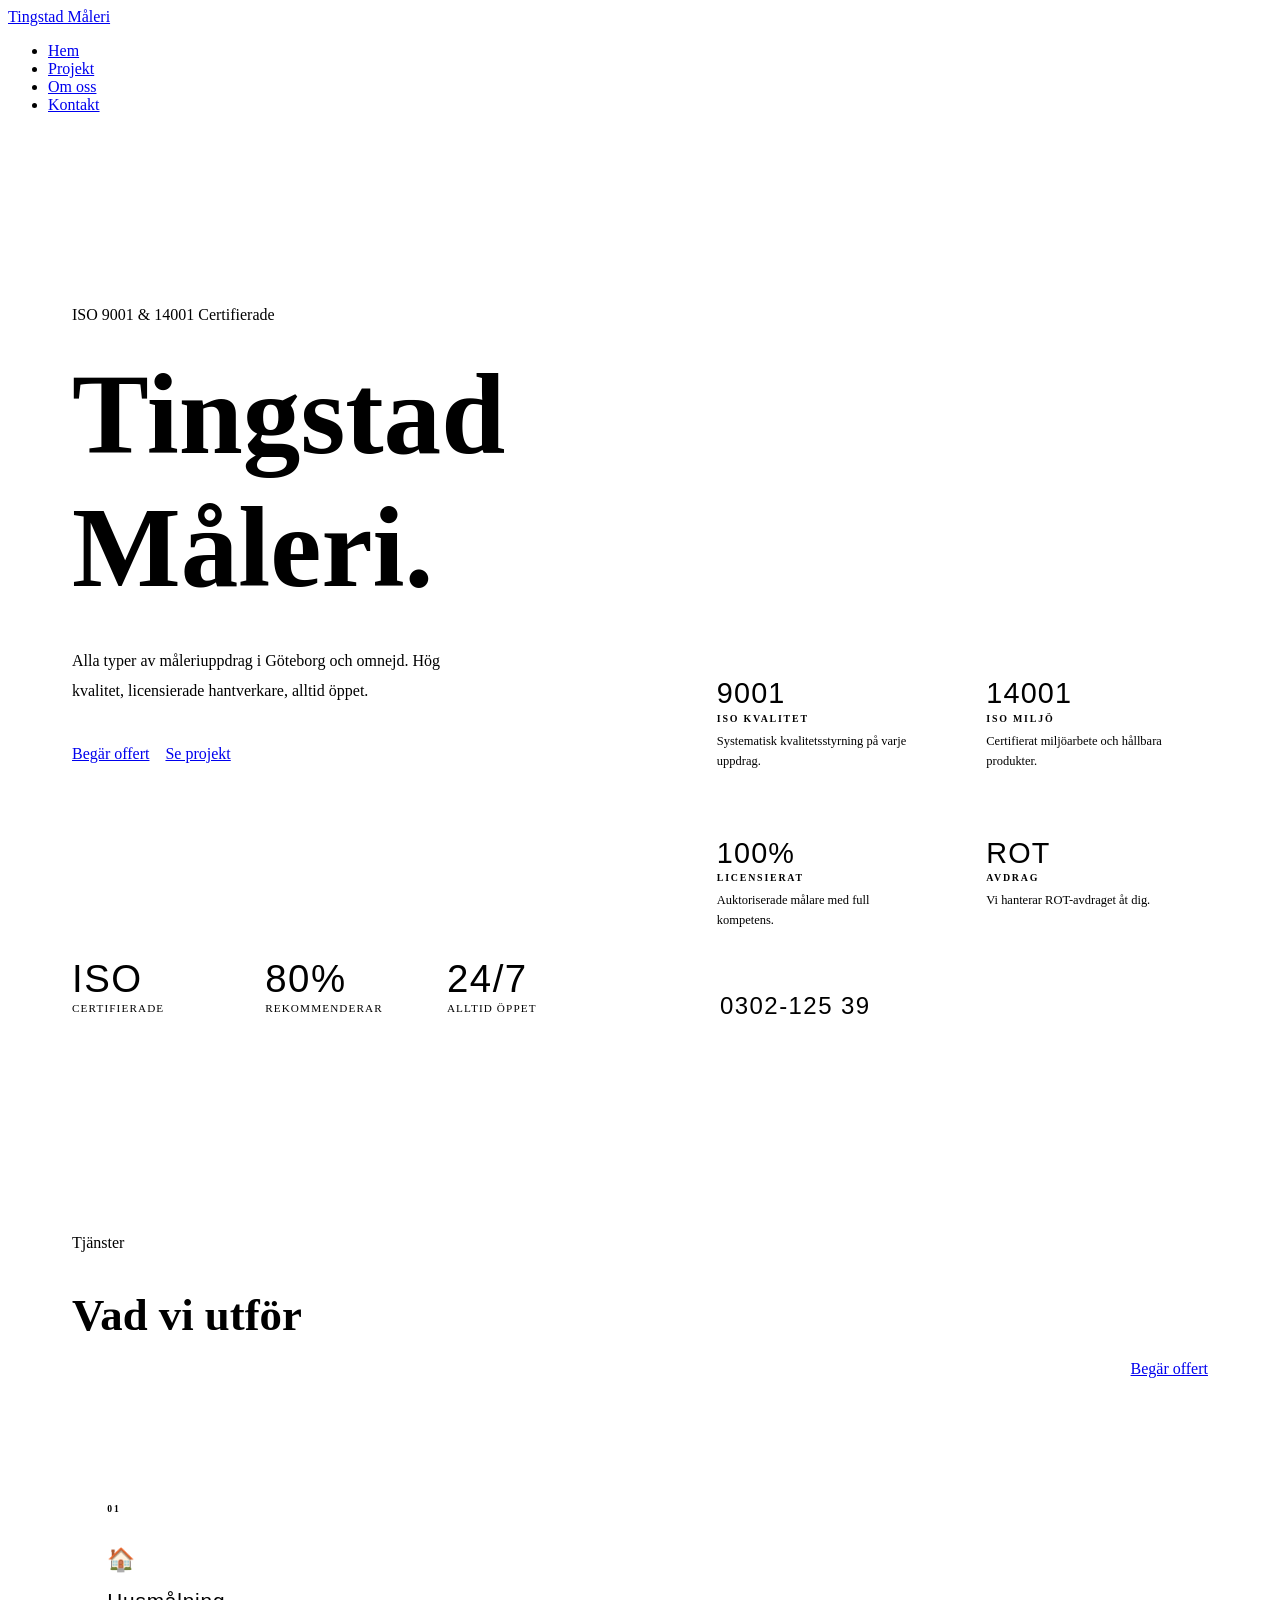
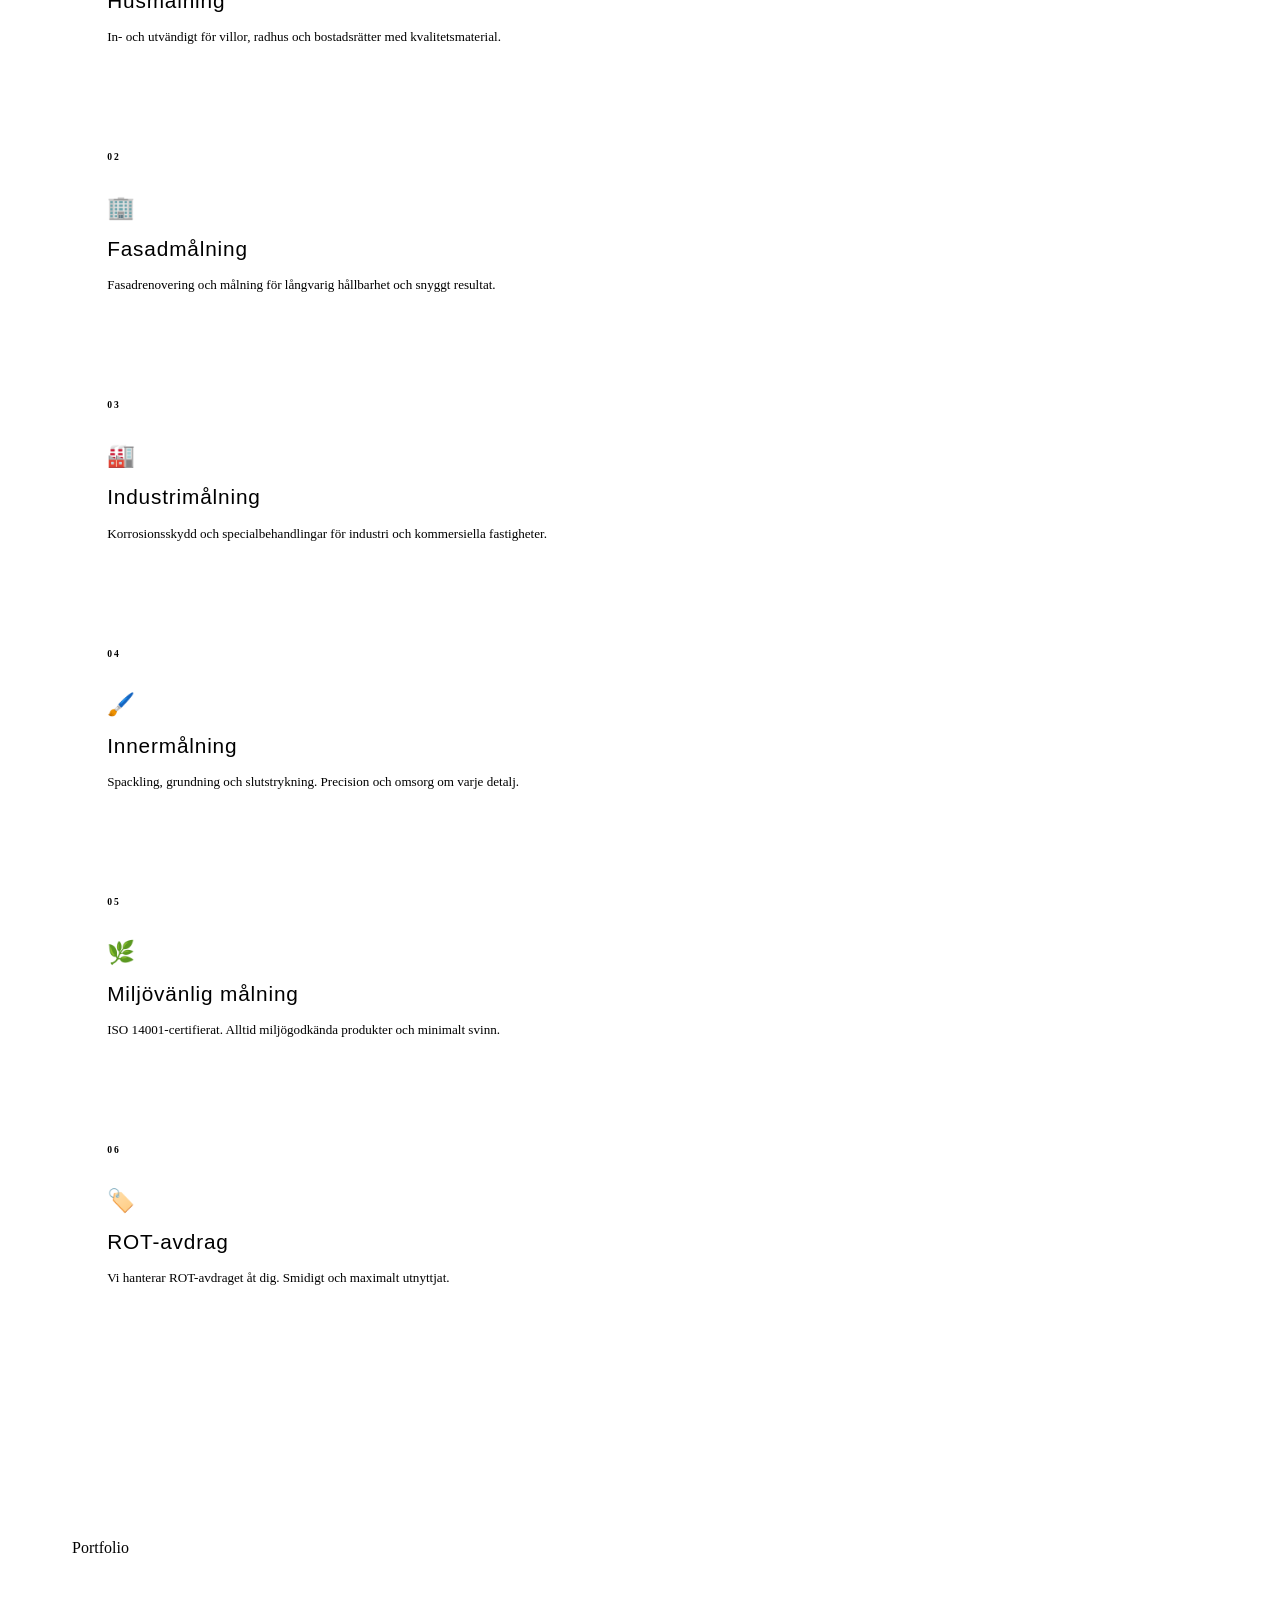
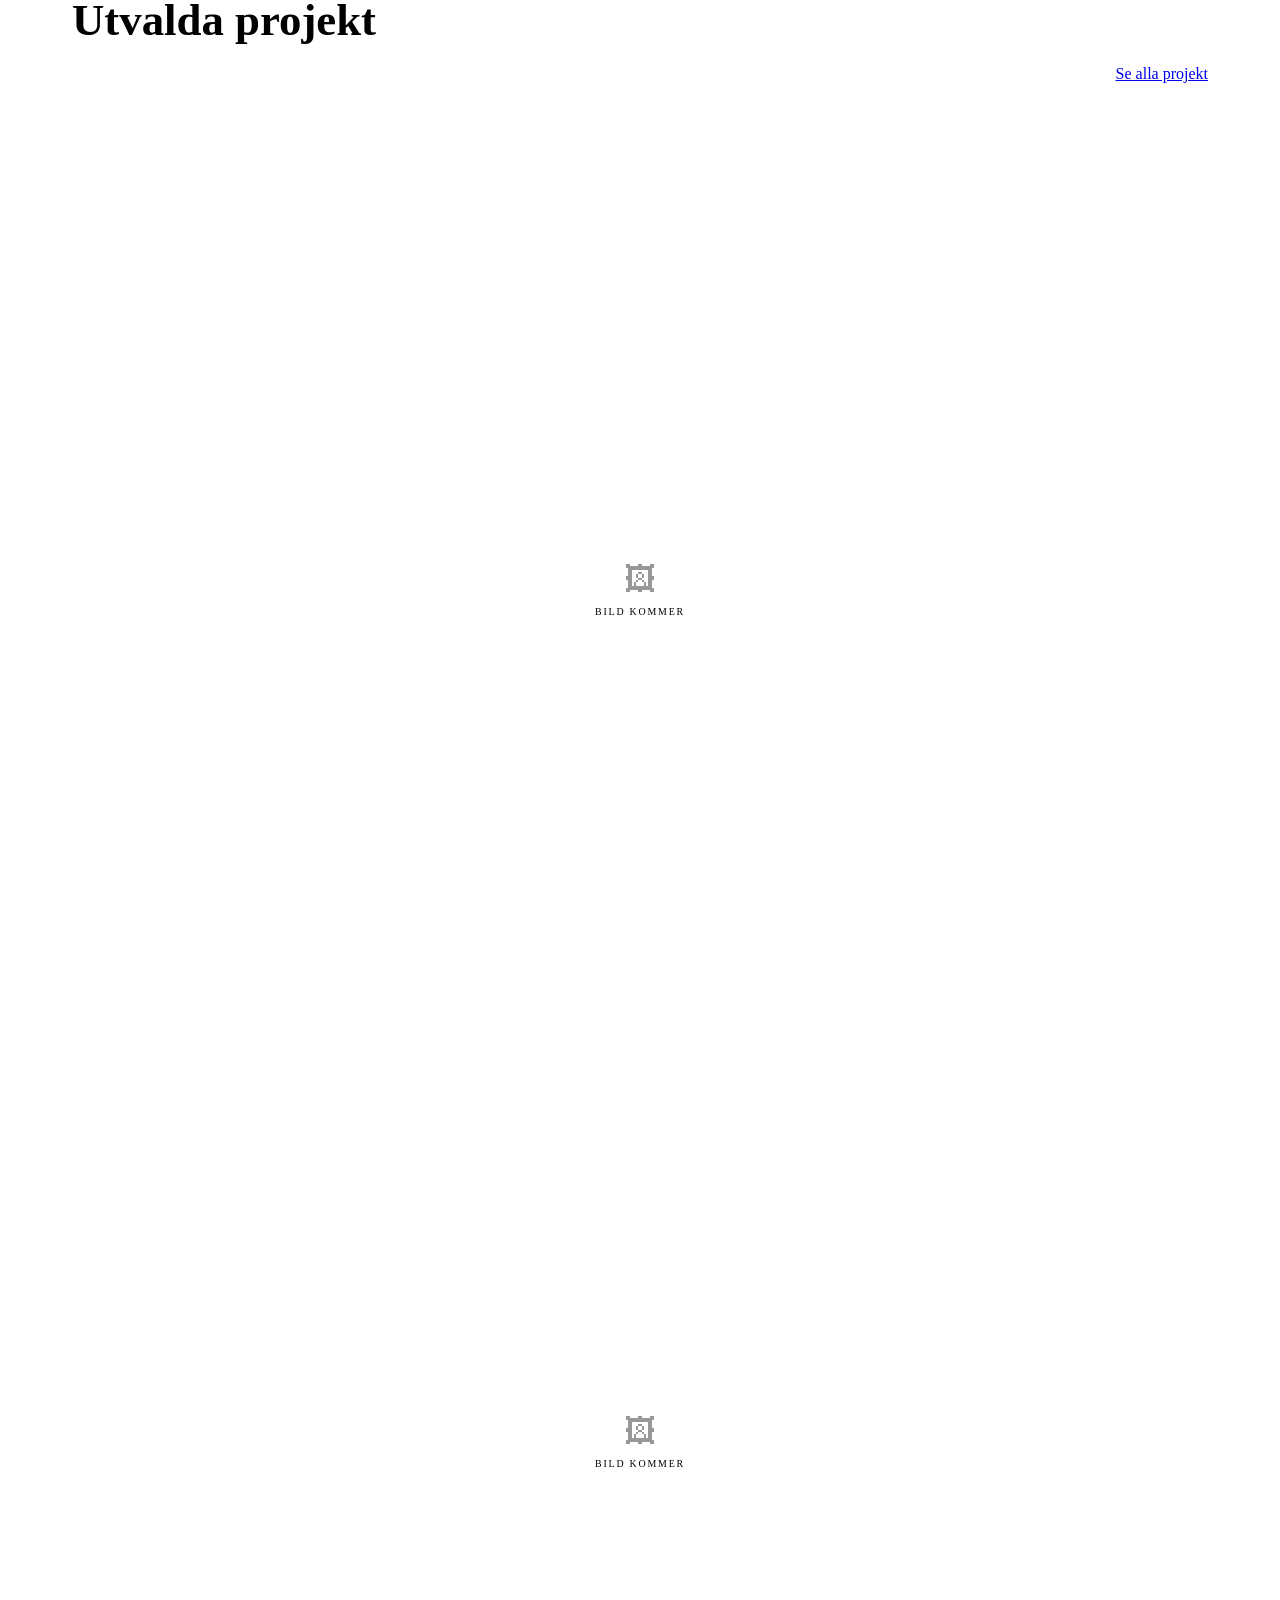
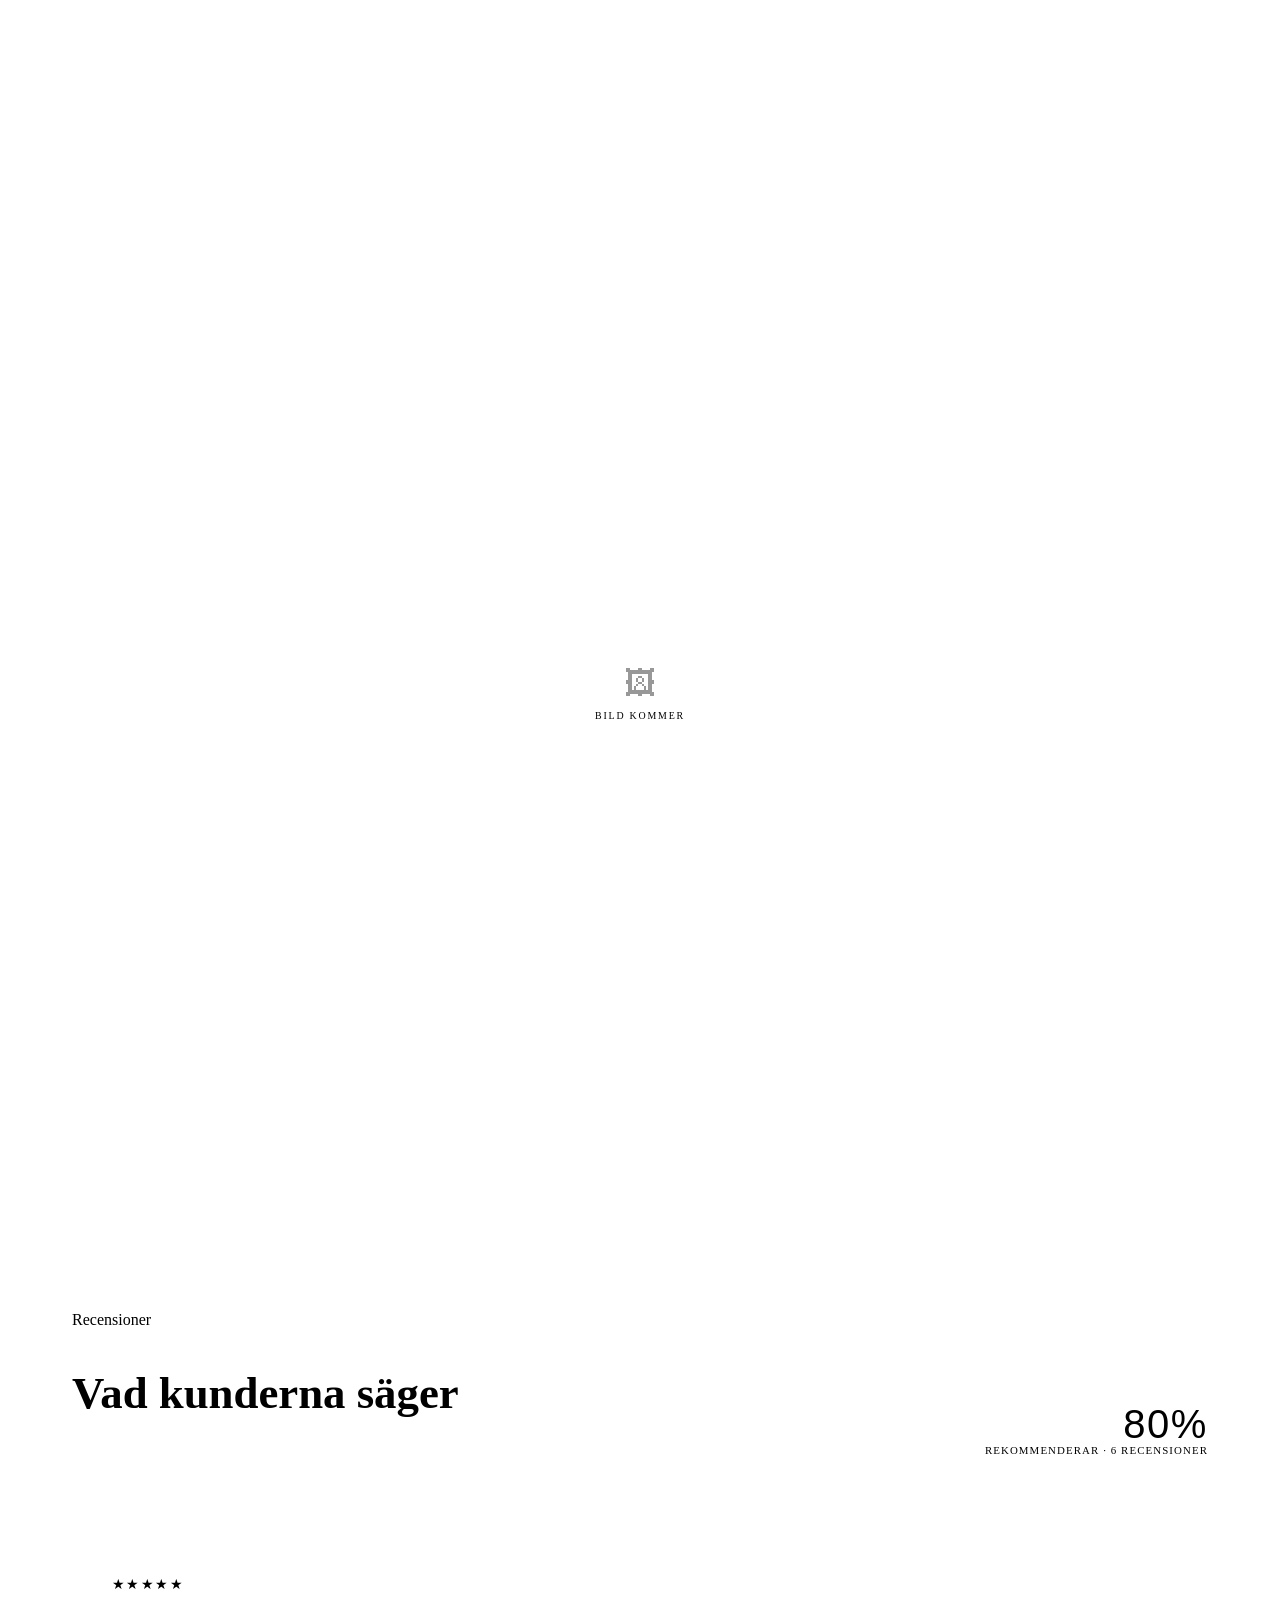
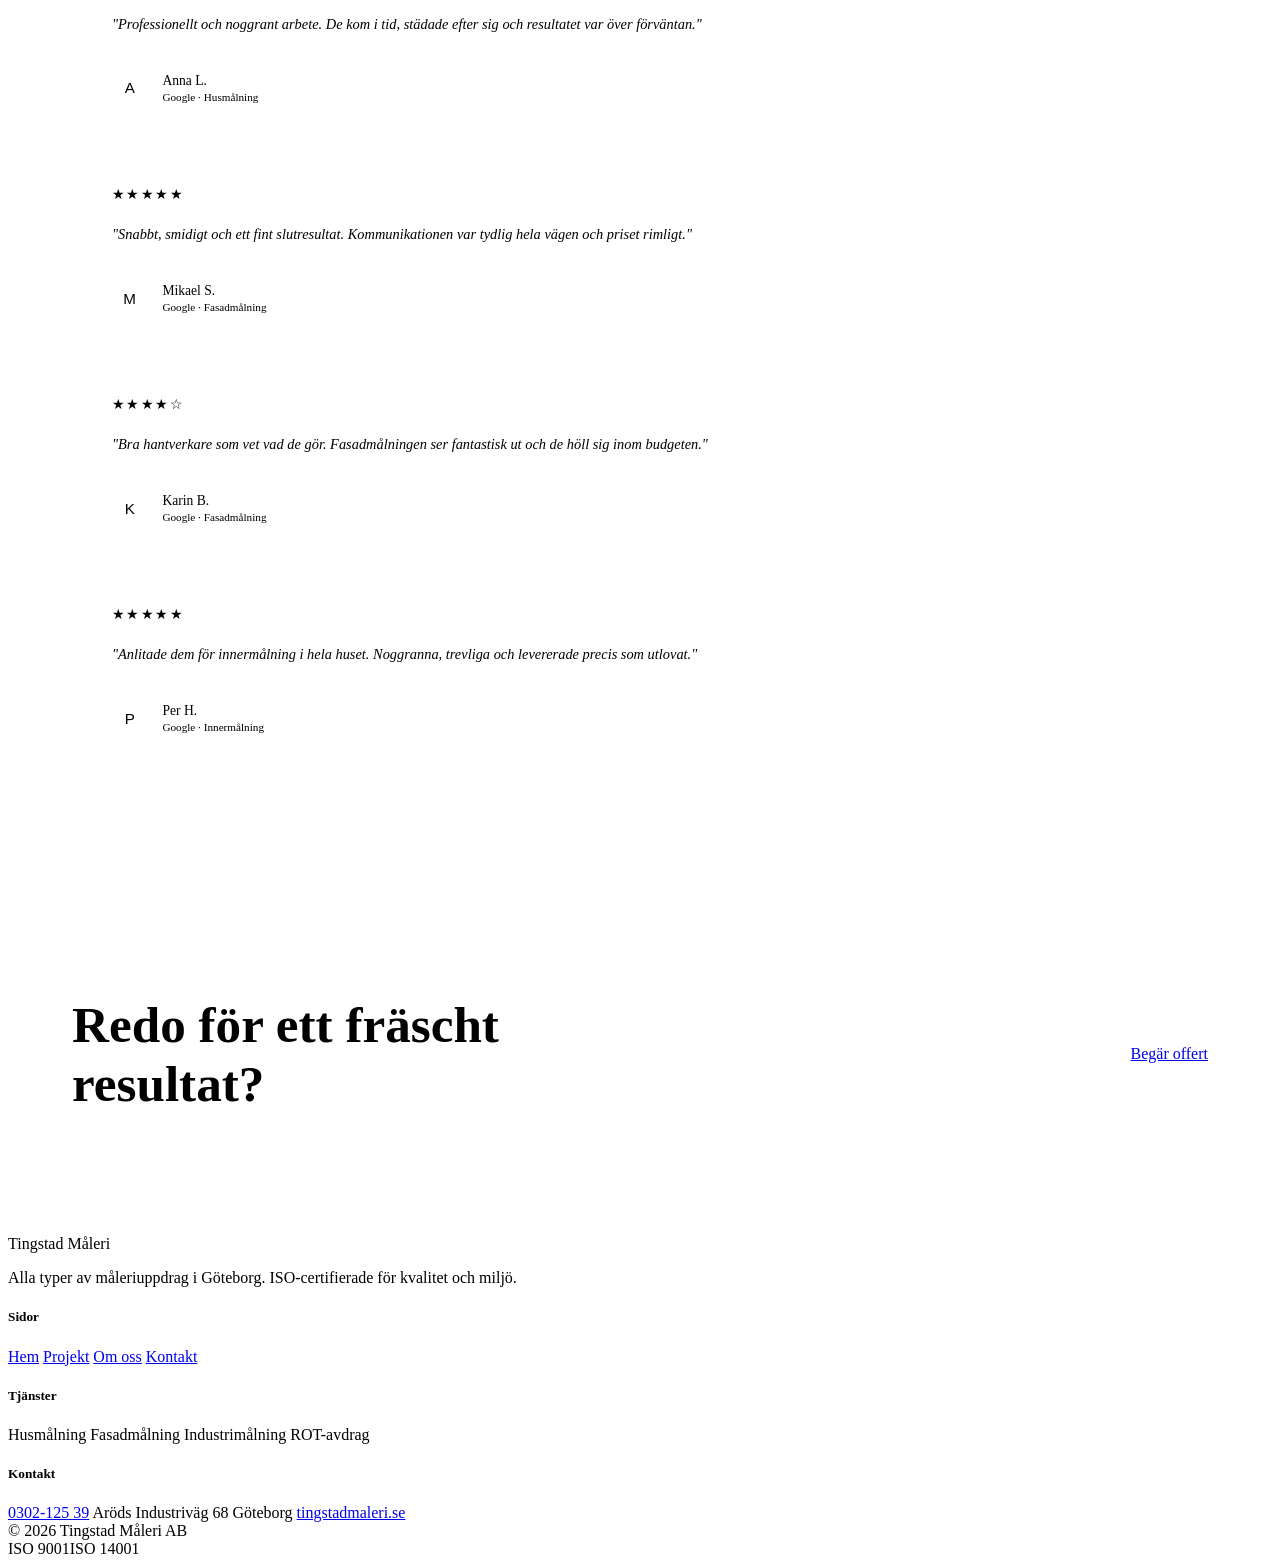
==== index.html @ 6ee61dd3 "Create index.html" ====
<!DOCTYPE html>
<html lang="sv">
<head>
<meta charset="UTF-8">
<meta name="viewport" content="width=device-width, initial-scale=1.0">
<title>Tingstad Måleri AB</title>
<link rel="stylesheet" href="style.css">
<style>
/* ── HERO ── */
.hero {
  padding-top: 64px;
  min-height: 100vh;
  display: grid;
  grid-template-columns: 1fr 1fr;
  background: var(--white);
}

.hero-left {
  padding: 7rem 4rem 5rem 4rem;
  display: flex;
  flex-direction: column;
  justify-content: space-between;
  border-right: 1px solid var(--border);
}

.hero-left h1 {
  font-size: clamp(5rem, 9vw, 10rem);
  margin-top: 1.5rem;
  margin-bottom: 2rem;
}

.hero-sub {
  font-size: 1rem;
  color: var(--muted);
  line-height: 1.85;
  max-width: 380px;
  margin-bottom: 2.5rem;
}

.hero-btns {
  display: flex;
  gap: 1rem;
  flex-wrap: wrap;
  margin-bottom: 4rem;
}

.hero-bottom {
  display: grid;
  grid-template-columns: 1fr 1fr 1fr;
  gap: 0;
  border-top: 1px solid var(--border);
  padding-top: 2.5rem;
}

.hero-stat-item {
  padding-right: 2rem;
}

.hero-stat-item + .hero-stat-item {
  padding-left: 2rem;
  border-left: 1px solid var(--border);
}

.hero-stat-num {
  font-family: 'Bebas Neue', sans-serif;
  font-size: 2.4rem;
  letter-spacing: 0.04em;
  color: var(--black);
  line-height: 1;
}

.hero-stat-txt {
  font-size: 0.7rem;
  text-transform: uppercase;
  letter-spacing: 0.1em;
  color: var(--muted);
  margin-top: 0.25rem;
}

/* ── HERO RIGHT ── */
.hero-right {
  background: var(--snow);
  padding: 3rem;
  display: flex;
  flex-direction: column;
  justify-content: flex-end;
  gap: 3px;
}

.cert-row {
  display: grid;
  grid-template-columns: 1fr 1fr;
  gap: 3px;
}

.cert-box {
  background: var(--white);
  padding: 2rem 1.8rem;
  border: 1px solid var(--border);
  transition: background 0.2s;
}

.cert-box:hover { background: var(--light); }

.cert-box-num {
  font-family: 'Bebas Neue', sans-serif;
  font-size: 1.8rem;
  letter-spacing: 0.04em;
  color: var(--black);
  line-height: 1;
  margin-bottom: 0.3rem;
}

.cert-box-name {
  font-size: 0.62rem;
  font-weight: 600;
  letter-spacing: 0.18em;
  text-transform: uppercase;
  color: var(--muted);
  margin-bottom: 0.5rem;
}

.cert-box-desc {
  font-size: 0.78rem;
  color: var(--muted);
  line-height: 1.6;
}

.contact-bar {
  background: var(--black);
  padding: 1.6rem 2rem;
  display: flex;
  justify-content: space-between;
  align-items: center;
}

.contact-bar-phone {
  font-family: 'Bebas Neue', sans-serif;
  font-size: 1.5rem;
  letter-spacing: 0.06em;
  color: var(--white);
  text-decoration: none;
  transition: opacity 0.2s;
}

.contact-bar-phone:hover { opacity: 0.65; }

.contact-bar-right {
  text-align: right;
}

.contact-bar-label {
  font-size: 0.6rem;
  letter-spacing: 0.2em;
  text-transform: uppercase;
  color: rgba(255,255,255,0.3);
  margin-bottom: 0.15rem;
}

.contact-bar-open {
  font-size: 0.78rem;
  color: rgba(255,255,255,0.6);
}

/* ── TICKER ── */
.ticker {
  background: var(--black);
  height: 44px;
  display: flex;
  align-items: center;
  overflow: hidden;
}

.ticker-track {
  display: flex;
  gap: 4rem;
  animation: ticker 20s linear infinite;
  white-space: nowrap;
}

@keyframes ticker {
  from { transform: translateX(0); }
  to   { transform: translateX(-50%); }
}

.ticker-item {
  font-size: 0.68rem;
  font-weight: 500;
  letter-spacing: 0.2em;
  text-transform: uppercase;
  color: rgba(255,255,255,0.4);
  display: flex;
  align-items: center;
  gap: 1rem;
  flex-shrink: 0;
}

.ticker-sep {
  width: 3px;
  height: 3px;
  background: rgba(255,255,255,0.2);
  border-radius: 50%;
}

/* ── SERVICES ── */
.services-section {
  padding: 6rem 4rem;
  max-width: 1280px;
  margin: 0 auto;
}

.section-hdr {
  display: flex;
  justify-content: space-between;
  align-items: flex-end;
  margin-bottom: 3rem;
  padding-bottom: 2rem;
  border-bottom: 1px solid var(--border);
}

.section-hdr h2 { font-size: clamp(2rem, 3.5vw, 3.2rem); }

.srv-grid {
  grid-template-columns: repeat(3, 1fr);
}

.srv-cell {
  background: var(--white);
  padding: 2.8rem 2.2rem;
  position: relative;
  transition: background 0.2s;
  overflow: hidden;
}

.srv-cell:hover { background: var(--snow); }

.srv-cell::after {
  content: '';
  position: absolute;
  bottom: 0; left: 0;
  height: 2px; width: 0;
  background: var(--black);
  transition: width 0.4s;
}

.srv-cell:hover::after { width: 100%; }

.srv-n {
  font-size: 0.6rem;
  font-weight: 600;
  letter-spacing: 0.2em;
  text-transform: uppercase;
  color: var(--border);
  margin-bottom: 2rem;
}

.srv-icon { font-size: 1.4rem; margin-bottom: 1rem; }

.srv-title {
  font-family: 'Bebas Neue', sans-serif;
  font-size: 1.3rem;
  letter-spacing: 0.04em;
  color: var(--black);
  margin-bottom: 0.6rem;
}

.srv-desc {
  font-size: 0.82rem;
  color: var(--muted);
  line-height: 1.7;
}

/* ── PROJECTS TEASER ── */
.projects-teaser {
  background: var(--snow);
  border-top: 1px solid var(--border);
  border-bottom: 1px solid var(--border);
  padding: 6rem 4rem;
}

.projects-teaser-inner {
  max-width: 1280px;
  margin: 0 auto;
}

.proj-thumb-row {
  grid-template-columns: repeat(3, 1fr);
  margin-top: 3rem;
}

.proj-thumb {
  background: var(--light);
  aspect-ratio: 4/3;
  position: relative;
  overflow: hidden;
  display: flex;
  align-items: center;
  justify-content: center;
}

.proj-thumb img {
  width: 100%; height: 100%;
  object-fit: cover;
  display: block;
  transition: transform 0.5s;
}

.proj-thumb:hover img { transform: scale(1.04); }

.proj-thumb-empty {
  display: flex;
  flex-direction: column;
  align-items: center;
  gap: 0.5rem;
  color: var(--border);
}

.proj-thumb-empty span:first-child { font-size: 2rem; opacity:0.4; }
.proj-thumb-empty span:last-child  {
  font-size: 0.62rem;
  font-weight: 500;
  letter-spacing: 0.18em;
  text-transform: uppercase;
}

/* ── REVIEWS ── */
.reviews-section {
  padding: 6rem 4rem;
  max-width: 1280px;
  margin: 0 auto;
}

.reviews-grid {
  grid-template-columns: 1fr 1fr;
}

.review-cell {
  background: var(--white);
  padding: 2.5rem;
}

.review-stars {
  font-size: 0.9rem;
  letter-spacing: 0.1em;
  color: var(--black);
  margin-bottom: 1.2rem;
}

.review-body {
  font-size: 0.9rem;
  color: var(--dark);
  line-height: 1.8;
  font-style: italic;
  margin-bottom: 2rem;
}

.review-author {
  display: flex;
  align-items: center;
  gap: 0.9rem;
}

.review-av {
  width: 36px; height: 36px;
  background: var(--black);
  border-radius: 50%;
  display: flex;
  align-items: center;
  justify-content: center;
  font-family: 'Bebas Neue', sans-serif;
  font-size: 0.95rem;
  letter-spacing: 0.04em;
  color: var(--white);
  flex-shrink: 0;
}

.review-name {
  font-size: 0.85rem;
  font-weight: 500;
  color: var(--black);
}

.review-src {
  font-size: 0.7rem;
  color: var(--muted);
  margin-top: 0.1rem;
}

/* ── CTA STRIP ── */
.cta-strip {
  background: var(--black);
  padding: 5rem 4rem;
}

.cta-strip-inner {
  max-width: 1280px;
  margin: 0 auto;
  display: flex;
  justify-content: space-between;
  align-items: center;
  gap: 3rem;
}

.cta-strip h2 {
  font-size: clamp(2.2rem, 4vw, 3.8rem);
  color: var(--white);
  max-width: 600px;
}

@media (max-width:960px) {
  .hero { grid-template-columns:1fr; }
  .hero-left { padding:4rem 1.5rem; }
  .hero-right { display:none; }
  .services-section { padding:4rem 1.5rem; }
  .srv-grid { grid-template-columns:1fr 1fr; }
  .projects-teaser { padding:4rem 1.5rem; }
  .proj-thumb-row { grid-template-columns:1fr 1fr; }
  .reviews-section { padding:4rem 1.5rem; }
  .reviews-grid { grid-template-columns:1fr; }
  .cta-strip { padding:4rem 1.5rem; }
  .cta-strip-inner { flex-direction:column; align-items:flex-start; }
}

@media (max-width:600px) {
  .srv-grid { grid-template-columns:1fr; }
  .proj-thumb-row { grid-template-columns:1fr; }
}
</style>
</head>
<body>

<nav>
  <a class="nav-logo" href="index.html">Tingstad Måleri</a>
  <ul class="nav-menu">
    <li><a href="index.html" class="active">Hem</a></li>
    <li><a href="projekt.html">Projekt</a></li>
    <li><a href="om-oss.html">Om oss</a></li>
    <li><a href="kontakt.html" class="nav-btn">Kontakt</a></li>
  </ul>
</nav>

<section class="hero">
  <div class="hero-left">
    <div>
      <div class="label au d1">ISO 9001 &amp; 14001 Certifierade</div>
      <h1 class="h-display au d2">Tingstad<br>Måleri.</h1>
      <p class="hero-sub au d3">Alla typer av måleriuppdrag i Göteborg och omnejd. Hög kvalitet, licensierade hantverkare, alltid öppet.</p>
      <div class="hero-btns au d4">
        <a href="kontakt.html" class="btn-dark">Begär offert</a>
        <a href="projekt.html" class="btn-ghost">Se projekt</a>
      </div>
    </div>
    <div class="hero-bottom au d5">
      <div class="hero-stat-item">
        <div class="hero-stat-num">ISO</div>
        <div class="hero-stat-txt">Certifierade</div>
      </div>
      <div class="hero-stat-item">
        <div class="hero-stat-num">80%</div>
        <div class="hero-stat-txt">Rekommenderar</div>
      </div>
      <div class="hero-stat-item">
        <div class="hero-stat-num">24/7</div>
        <div class="hero-stat-txt">Alltid öppet</div>
      </div>
    </div>
  </div>
  <div class="hero-right au d3">
    <div class="cert-row">
      <div class="cert-box">
        <div class="cert-box-num">9001</div>
        <div class="cert-box-name">ISO Kvalitet</div>
        <div class="cert-box-desc">Systematisk kvalitetsstyrning på varje uppdrag.</div>
      </div>
      <div class="cert-box">
        <div class="cert-box-num">14001</div>
        <div class="cert-box-name">ISO Miljö</div>
        <div class="cert-box-desc">Certifierat miljöarbete och hållbara produkter.</div>
      </div>
      <div class="cert-box">
        <div class="cert-box-num">100%</div>
        <div class="cert-box-name">Licensierat</div>
        <div class="cert-box-desc">Auktoriserade målare med full kompetens.</div>
      </div>
      <div class="cert-box">
        <div class="cert-box-num">ROT</div>
        <div class="cert-box-name">Avdrag</div>
        <div class="cert-box-desc">Vi hanterar ROT-avdraget åt dig.</div>
      </div>
    </div>
    <div class="contact-bar">
      <a href="tel:030212539" class="contact-bar-phone">0302-125 39</a>
      <div class="contact-bar-right">
        <div class="contact-bar-label">Öppettider</div>
        <div class="contact-bar-open">Alltid öppet</div>
      </div>
    </div>
  </div>
</section>

<div class="ticker">
  <div class="ticker-track">
    <span class="ticker-item">Husmålning<span class="ticker-sep"></span></span>
    <span class="ticker-item">Fasadmålning<span class="ticker-sep"></span></span>
    <span class="ticker-item">Innermålning<span class="ticker-sep"></span></span>
    <span class="ticker-item">Industrimålning<span class="ticker-sep"></span></span>
    <span class="ticker-item">Tapetsering<span class="ticker-sep"></span></span>
    <span class="ticker-item">Spackling<span class="ticker-sep"></span></span>
    <span class="ticker-item">Träskydd<span class="ticker-sep"></span></span>
    <span class="ticker-item">ROT-avdrag<span class="ticker-sep"></span></span>
    <!-- duplicate for seamless loop -->
    <span class="ticker-item">Husmålning<span class="ticker-sep"></span></span>
    <span class="ticker-item">Fasadmålning<span class="ticker-sep"></span></span>
    <span class="ticker-item">Innermålning<span class="ticker-sep"></span></span>
    <span class="ticker-item">Industrimålning<span class="ticker-sep"></span></span>
    <span class="ticker-item">Tapetsering<span class="ticker-sep"></span></span>
    <span class="ticker-item">Spackling<span class="ticker-sep"></span></span>
    <span class="ticker-item">Träskydd<span class="ticker-sep"></span></span>
    <span class="ticker-item">ROT-avdrag<span class="ticker-sep"></span></span>
  </div>
</div>

<!-- SERVICES -->
<div class="services-section">
  <div class="section-hdr">
    <div>
      <div class="label">Tjänster</div>
      <h2 class="h-display">Vad vi utför</h2>
    </div>
    <a href="kontakt.html" class="btn-ghost">Begär offert</a>
  </div>
  <div class="grid-1px srv-grid">
    <div class="srv-cell"><div class="srv-n">01</div><div class="srv-icon">🏠</div><div class="srv-title">Husmålning</div><p class="srv-desc">In- och utvändigt för villor, radhus och bostadsrätter med kvalitetsmaterial.</p></div>
    <div class="srv-cell"><div class="srv-n">02</div><div class="srv-icon">🏢</div><div class="srv-title">Fasadmålning</div><p class="srv-desc">Fasadrenovering och målning för långvarig hållbarhet och snyggt resultat.</p></div>
    <div class="srv-cell"><div class="srv-n">03</div><div class="srv-icon">🏭</div><div class="srv-title">Industrimålning</div><p class="srv-desc">Korrosionsskydd och specialbehandlingar för industri och kommersiella fastigheter.</p></div>
    <div class="srv-cell"><div class="srv-n">04</div><div class="srv-icon">🖌️</div><div class="srv-title">Innermålning</div><p class="srv-desc">Spackling, grundning och slutstrykning. Precision och omsorg om varje detalj.</p></div>
    <div class="srv-cell"><div class="srv-n">05</div><div class="srv-icon">🌿</div><div class="srv-title">Miljövänlig målning</div><p class="srv-desc">ISO 14001-certifierat. Alltid miljögodkända produkter och minimalt svinn.</p></div>
    <div class="srv-cell"><div class="srv-n">06</div><div class="srv-icon">🏷️</div><div class="srv-title">ROT-avdrag</div><p class="srv-desc">Vi hanterar ROT-avdraget åt dig. Smidigt och maximalt utnyttjat.</p></div>
  </div>
</div>

<!-- PROJECTS TEASER -->
<div class="projects-teaser">
  <div class="projects-teaser-inner">
    <div class="section-hdr">
      <div>
        <div class="label">Portfolio</div>
        <h2 class="h-display">Utvalda projekt</h2>
      </div>
      <a href="projekt.html" class="btn-dark">Se alla projekt</a>
    </div>
    <div class="grid-1px proj-thumb-row">
      <div class="proj-thumb"><div class="proj-thumb-empty"><span>🖼</span><span>Bild kommer</span></div></div>
      <div class="proj-thumb"><div class="proj-thumb-empty"><span>🖼</span><span>Bild kommer</span></div></div>
      <div class="proj-thumb"><div class="proj-thumb-empty"><span>🖼</span><span>Bild kommer</span></div></div>
    </div>
  </div>
</div>

<!-- REVIEWS -->
<div class="reviews-section">
  <div class="section-hdr">
    <div>
      <div class="label">Recensioner</div>
      <h2 class="h-display">Vad kunderna säger</h2>
    </div>
    <div style="text-align:right;">
      <div style="font-family:'Bebas Neue',sans-serif;font-size:2.5rem;letter-spacing:0.04em;line-height:1;">80%</div>
      <div style="font-size:0.68rem;text-transform:uppercase;letter-spacing:0.1em;color:var(--muted);">Rekommenderar · 6 recensioner</div>
    </div>
  </div>
  <div class="grid-1px reviews-grid">
    <div class="review-cell">
      <div class="review-stars">★★★★★</div>
      <p class="review-body">"Professionellt och noggrant arbete. De kom i tid, städade efter sig och resultatet var över förväntan."</p>
      <div class="review-author"><div class="review-av">A</div><div><div class="review-name">Anna L.</div><div class="review-src">Google · Husmålning</div></div></div>
    </div>
    <div class="review-cell">
      <div class="review-stars">★★★★★</div>
      <p class="review-body">"Snabbt, smidigt och ett fint slutresultat. Kommunikationen var tydlig hela vägen och priset rimligt."</p>
      <div class="review-author"><div class="review-av">M</div><div><div class="review-name">Mikael S.</div><div class="review-src">Google · Fasadmålning</div></div></div>
    </div>
    <div class="review-cell">
      <div class="review-stars">★★★★☆</div>
      <p class="review-body">"Bra hantverkare som vet vad de gör. Fasadmålningen ser fantastisk ut och de höll sig inom budgeten."</p>
      <div class="review-author"><div class="review-av">K</div><div><div class="review-name">Karin B.</div><div class="review-src">Google · Fasadmålning</div></div></div>
    </div>
    <div class="review-cell">
      <div class="review-stars">★★★★★</div>
      <p class="review-body">"Anlitade dem för innermålning i hela huset. Noggranna, trevliga och levererade precis som utlovat."</p>
      <div class="review-author"><div class="review-av">P</div><div><div class="review-name">Per H.</div><div class="review-src">Google · Innermålning</div></div></div>
    </div>
  </div>
</div>

<!-- CTA -->
<div class="cta-strip">
  <div class="cta-strip-inner">
    <h2 class="h-display">Redo för ett fräscht resultat?</h2>
    <a href="kontakt.html" class="btn-white">Begär offert</a>
  </div>
</div>

<footer>
  <div class="footer-top">
    <div>
      <span class="footer-logo">Tingstad Måleri</span>
      <p class="footer-tagline">Alla typer av måleriuppdrag i Göteborg. ISO-certifierade för kvalitet och miljö.</p>
    </div>
    <div class="footer-col">
      <h5>Sidor</h5>
      <a href="index.html">Hem</a>
      <a href="projekt.html">Projekt</a>
      <a href="om-oss.html">Om oss</a>
      <a href="kontakt.html">Kontakt</a>
    </div>
    <div class="footer-col">
      <h5>Tjänster</h5>
      <span>Husmålning</span>
      <span>Fasadmålning</span>
      <span>Industrimålning</span>
      <span>ROT-avdrag</span>
    </div>
    <div class="footer-col">
      <h5>Kontakt</h5>
      <a href="tel:030212539">0302-125 39</a>
      <span>Aröds Industriväg 68</span>
      <span>Göteborg</span>
      <a href="https://tingstadmaleri.se" target="_blank">tingstadmaleri.se</a>
    </div>
  </div>
  <div class="footer-bottom">
    <span class="footer-copy">© 2026 Tingstad Måleri AB</span>
    <div class="footer-iso"><span>ISO 9001</span><span>ISO 14001</span></div>
  </div>
</footer>

</body>
</html>
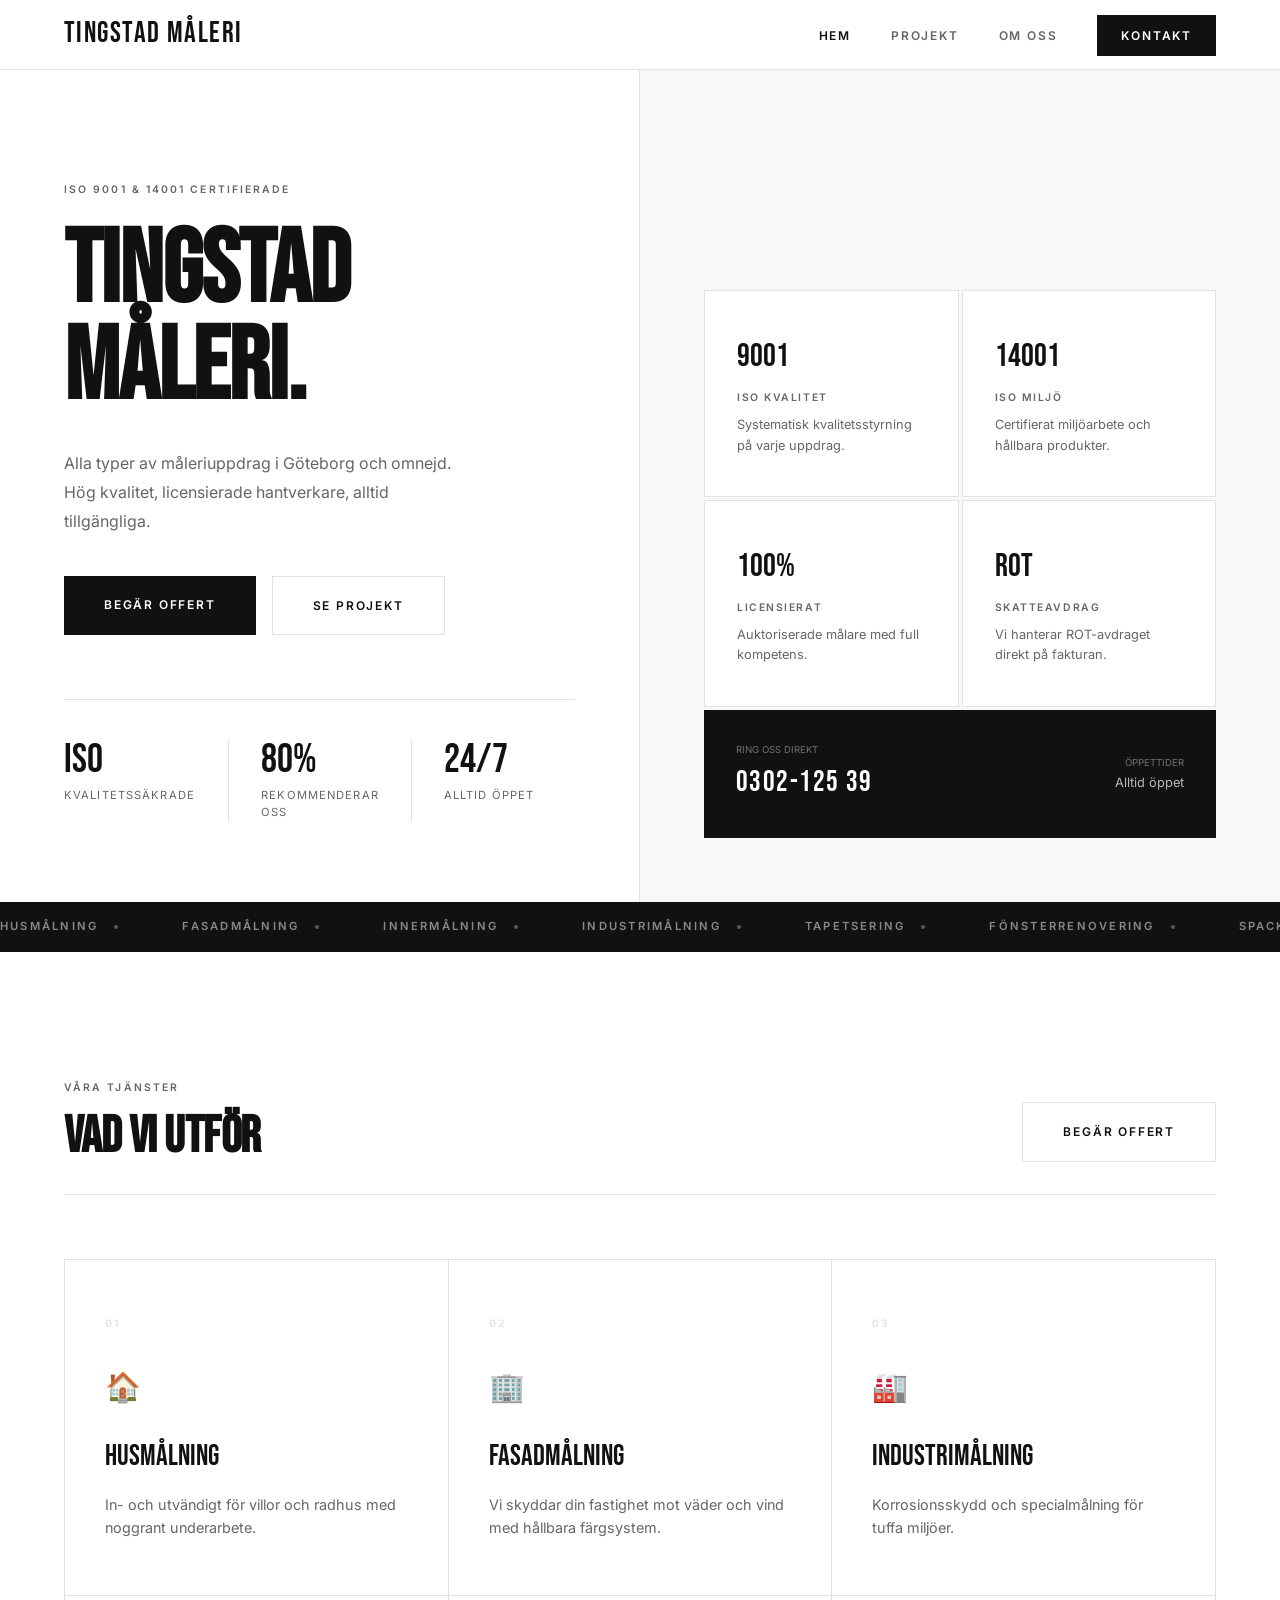
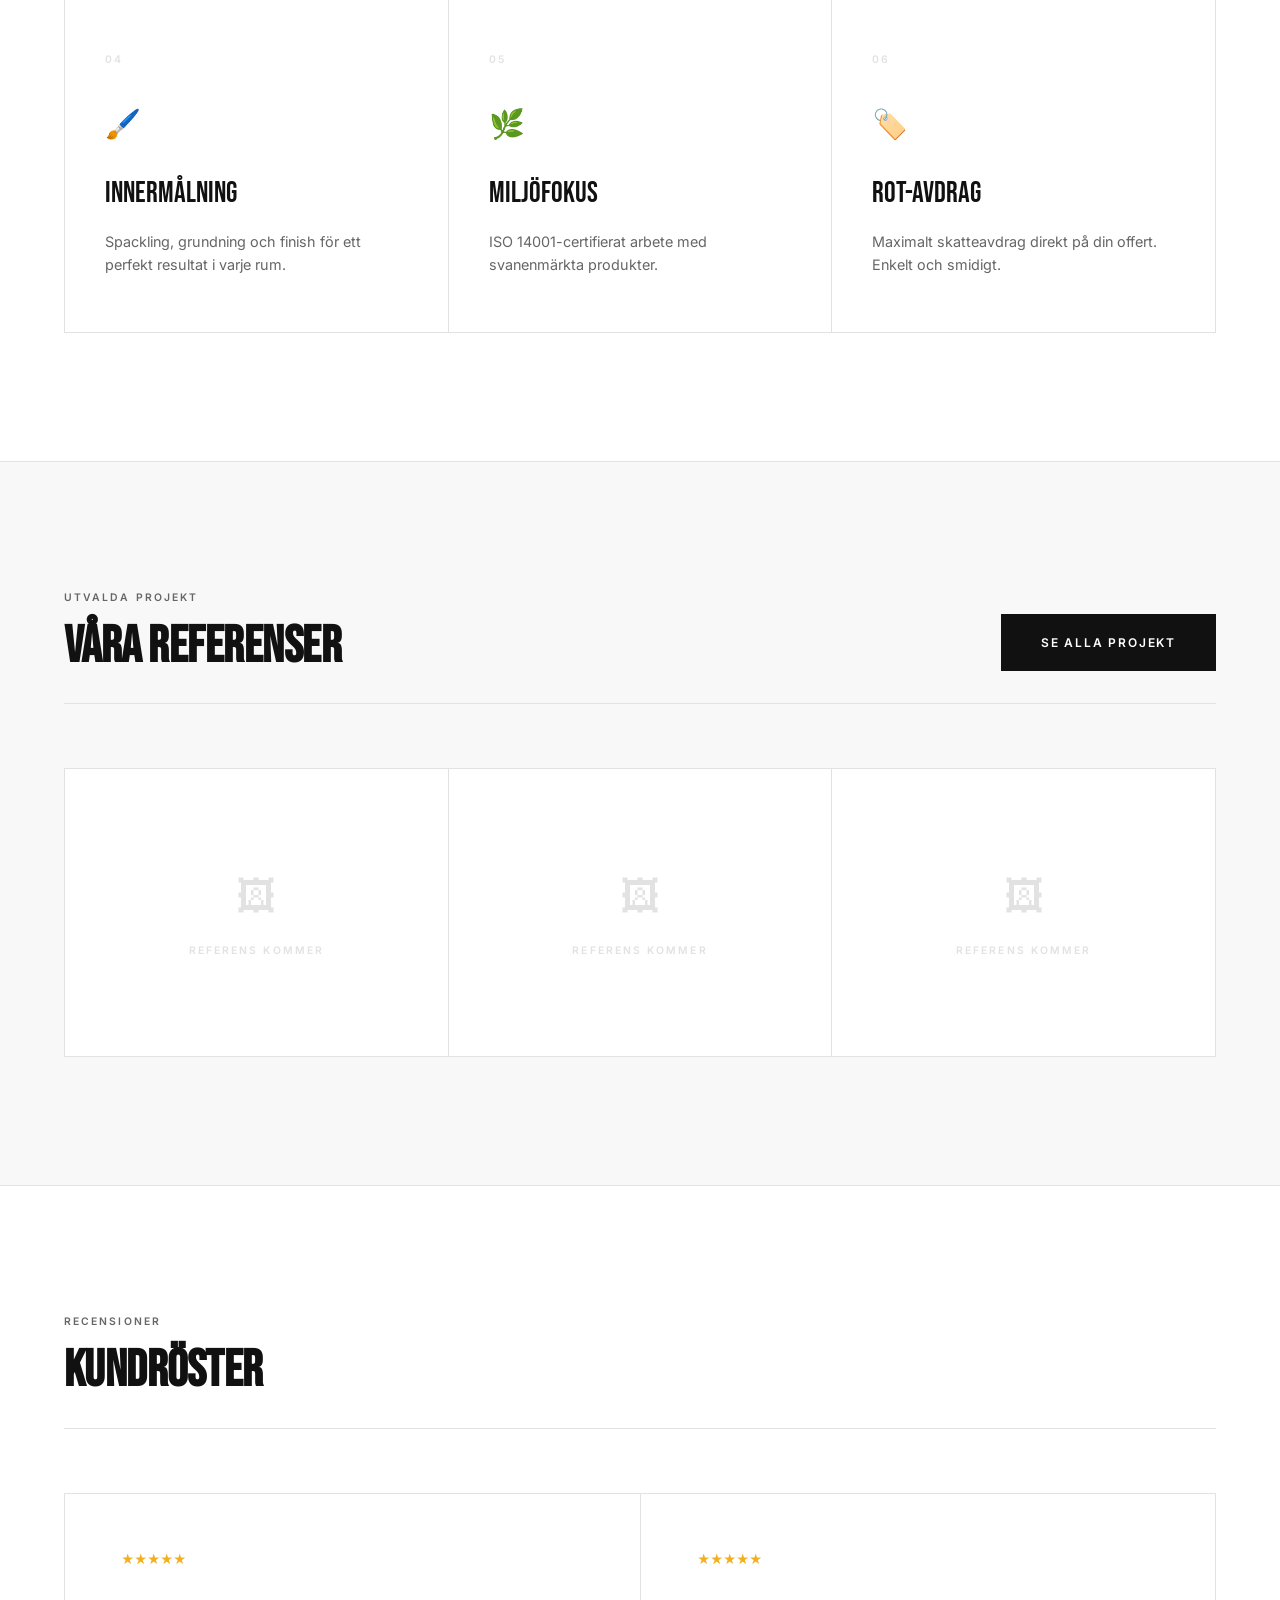
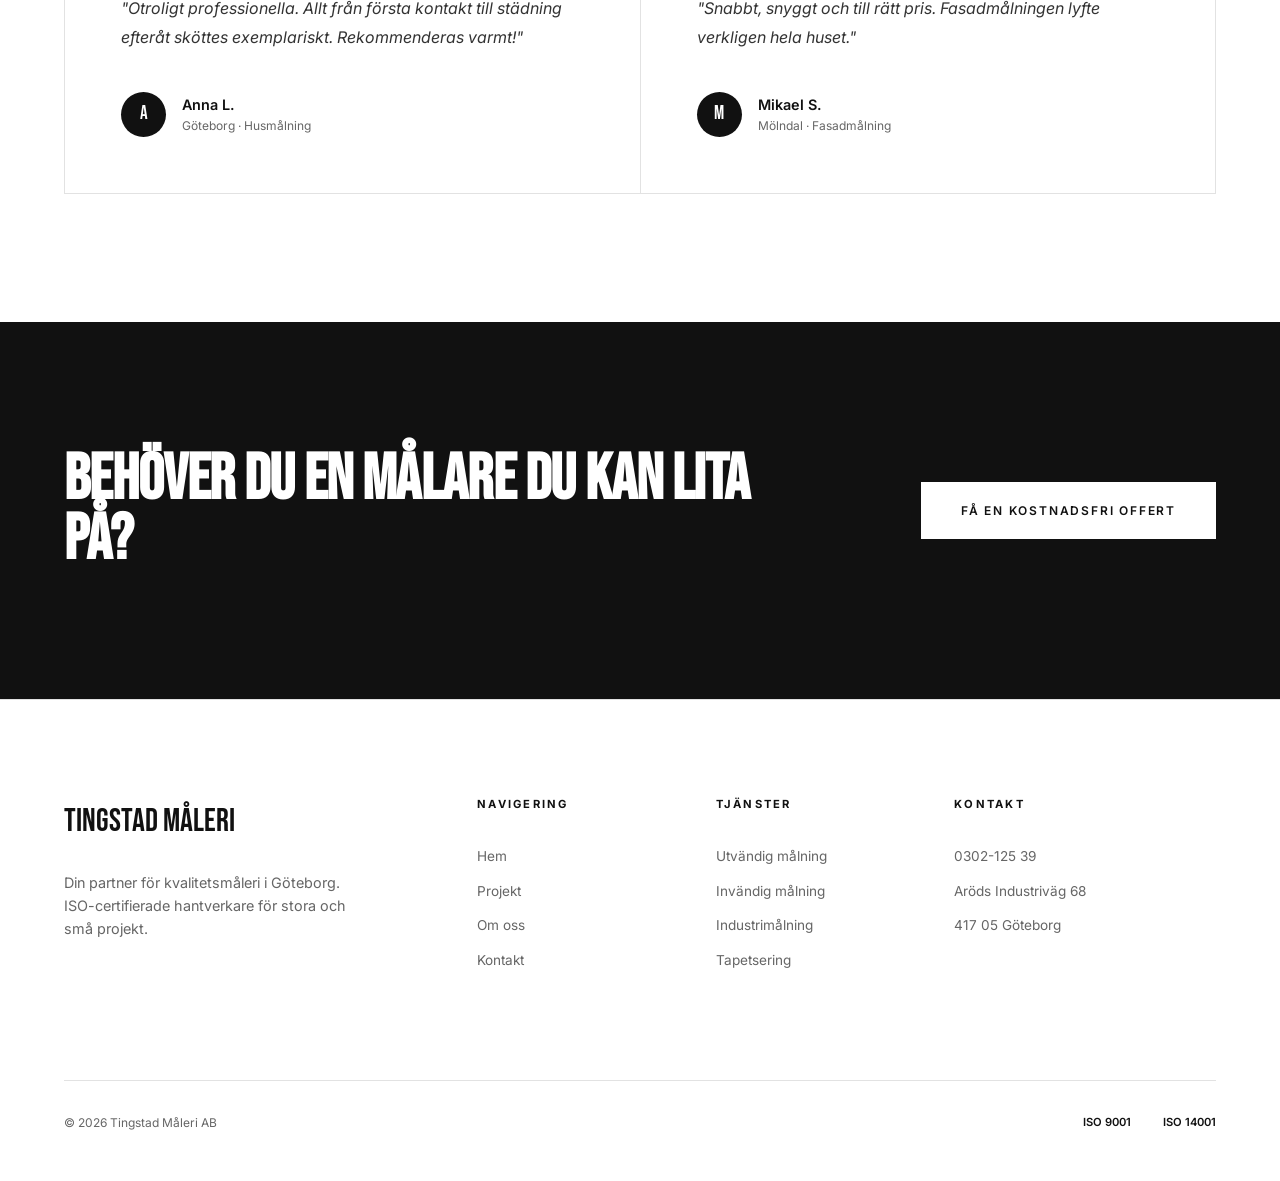
==== commit 8f9b1e20: "Update index.html" ====
--- a/index.html
+++ b/index.html
@@ -1,638 +1,437 @@
 <!DOCTYPE html>
 <html lang="sv">
 <head>
-<meta charset="UTF-8">
-<meta name="viewport" content="width=device-width, initial-scale=1.0">
-<title>Tingstad Måleri AB</title>
-<link rel="stylesheet" href="style.css">
-<style>
-/* ── HERO ── */
-.hero {
-  padding-top: 64px;
-  min-height: 100vh;
-  display: grid;
-  grid-template-columns: 1fr 1fr;
-  background: var(--white);
-}
-
-.hero-left {
-  padding: 7rem 4rem 5rem 4rem;
-  display: flex;
-  flex-direction: column;
-  justify-content: space-between;
-  border-right: 1px solid var(--border);
-}
-
-.hero-left h1 {
-  font-size: clamp(5rem, 9vw, 10rem);
-  margin-top: 1.5rem;
-  margin-bottom: 2rem;
-}
-
-.hero-sub {
-  font-size: 1rem;
-  color: var(--muted);
-  line-height: 1.85;
-  max-width: 380px;
-  margin-bottom: 2.5rem;
-}
-
-.hero-btns {
-  display: flex;
-  gap: 1rem;
-  flex-wrap: wrap;
-  margin-bottom: 4rem;
-}
-
-.hero-bottom {
-  display: grid;
-  grid-template-columns: 1fr 1fr 1fr;
-  gap: 0;
-  border-top: 1px solid var(--border);
-  padding-top: 2.5rem;
-}
-
-.hero-stat-item {
-  padding-right: 2rem;
-}
-
-.hero-stat-item + .hero-stat-item {
-  padding-left: 2rem;
-  border-left: 1px solid var(--border);
-}
-
-.hero-stat-num {
-  font-family: 'Bebas Neue', sans-serif;
-  font-size: 2.4rem;
-  letter-spacing: 0.04em;
-  color: var(--black);
-  line-height: 1;
-}
-
-.hero-stat-txt {
-  font-size: 0.7rem;
-  text-transform: uppercase;
-  letter-spacing: 0.1em;
-  color: var(--muted);
-  margin-top: 0.25rem;
-}
-
-/* ── HERO RIGHT ── */
-.hero-right {
-  background: var(--snow);
-  padding: 3rem;
-  display: flex;
-  flex-direction: column;
-  justify-content: flex-end;
-  gap: 3px;
-}
-
-.cert-row {
-  display: grid;
-  grid-template-columns: 1fr 1fr;
-  gap: 3px;
-}
-
-.cert-box {
-  background: var(--white);
-  padding: 2rem 1.8rem;
-  border: 1px solid var(--border);
-  transition: background 0.2s;
-}
-
-.cert-box:hover { background: var(--light); }
-
-.cert-box-num {
-  font-family: 'Bebas Neue', sans-serif;
-  font-size: 1.8rem;
-  letter-spacing: 0.04em;
-  color: var(--black);
-  line-height: 1;
-  margin-bottom: 0.3rem;
-}
-
-.cert-box-name {
-  font-size: 0.62rem;
-  font-weight: 600;
-  letter-spacing: 0.18em;
-  text-transform: uppercase;
-  color: var(--muted);
-  margin-bottom: 0.5rem;
-}
-
-.cert-box-desc {
-  font-size: 0.78rem;
-  color: var(--muted);
-  line-height: 1.6;
-}
-
-.contact-bar {
-  background: var(--black);
-  padding: 1.6rem 2rem;
-  display: flex;
-  justify-content: space-between;
-  align-items: center;
-}
-
-.contact-bar-phone {
-  font-family: 'Bebas Neue', sans-serif;
-  font-size: 1.5rem;
-  letter-spacing: 0.06em;
-  color: var(--white);
-  text-decoration: none;
-  transition: opacity 0.2s;
-}
-
-.contact-bar-phone:hover { opacity: 0.65; }
-
-.contact-bar-right {
-  text-align: right;
-}
-
-.contact-bar-label {
-  font-size: 0.6rem;
-  letter-spacing: 0.2em;
-  text-transform: uppercase;
-  color: rgba(255,255,255,0.3);
-  margin-bottom: 0.15rem;
-}
-
-.contact-bar-open {
-  font-size: 0.78rem;
-  color: rgba(255,255,255,0.6);
-}
-
-/* ── TICKER ── */
-.ticker {
-  background: var(--black);
-  height: 44px;
-  display: flex;
-  align-items: center;
-  overflow: hidden;
-}
-
-.ticker-track {
-  display: flex;
-  gap: 4rem;
-  animation: ticker 20s linear infinite;
-  white-space: nowrap;
-}
-
-@keyframes ticker {
-  from { transform: translateX(0); }
-  to   { transform: translateX(-50%); }
-}
-
-.ticker-item {
-  font-size: 0.68rem;
-  font-weight: 500;
-  letter-spacing: 0.2em;
-  text-transform: uppercase;
-  color: rgba(255,255,255,0.4);
-  display: flex;
-  align-items: center;
-  gap: 1rem;
-  flex-shrink: 0;
-}
-
-.ticker-sep {
-  width: 3px;
-  height: 3px;
-  background: rgba(255,255,255,0.2);
-  border-radius: 50%;
-}
-
-/* ── SERVICES ── */
-.services-section {
-  padding: 6rem 4rem;
-  max-width: 1280px;
-  margin: 0 auto;
-}
-
-.section-hdr {
-  display: flex;
-  justify-content: space-between;
-  align-items: flex-end;
-  margin-bottom: 3rem;
-  padding-bottom: 2rem;
-  border-bottom: 1px solid var(--border);
-}
-
-.section-hdr h2 { font-size: clamp(2rem, 3.5vw, 3.2rem); }
-
-.srv-grid {
-  grid-template-columns: repeat(3, 1fr);
-}
-
-.srv-cell {
-  background: var(--white);
-  padding: 2.8rem 2.2rem;
-  position: relative;
-  transition: background 0.2s;
-  overflow: hidden;
-}
-
-.srv-cell:hover { background: var(--snow); }
-
-.srv-cell::after {
-  content: '';
-  position: absolute;
-  bottom: 0; left: 0;
-  height: 2px; width: 0;
-  background: var(--black);
-  transition: width 0.4s;
-}
-
-.srv-cell:hover::after { width: 100%; }
-
-.srv-n {
-  font-size: 0.6rem;
-  font-weight: 600;
-  letter-spacing: 0.2em;
-  text-transform: uppercase;
-  color: var(--border);
-  margin-bottom: 2rem;
-}
-
-.srv-icon { font-size: 1.4rem; margin-bottom: 1rem; }
-
-.srv-title {
-  font-family: 'Bebas Neue', sans-serif;
-  font-size: 1.3rem;
-  letter-spacing: 0.04em;
-  color: var(--black);
-  margin-bottom: 0.6rem;
-}
-
-.srv-desc {
-  font-size: 0.82rem;
-  color: var(--muted);
-  line-height: 1.7;
-}
-
-/* ── PROJECTS TEASER ── */
-.projects-teaser {
-  background: var(--snow);
-  border-top: 1px solid var(--border);
-  border-bottom: 1px solid var(--border);
-  padding: 6rem 4rem;
-}
-
-.projects-teaser-inner {
-  max-width: 1280px;
-  margin: 0 auto;
-}
-
-.proj-thumb-row {
-  grid-template-columns: repeat(3, 1fr);
-  margin-top: 3rem;
-}
-
-.proj-thumb {
-  background: var(--light);
-  aspect-ratio: 4/3;
-  position: relative;
-  overflow: hidden;
-  display: flex;
-  align-items: center;
-  justify-content: center;
-}
-
-.proj-thumb img {
-  width: 100%; height: 100%;
-  object-fit: cover;
-  display: block;
-  transition: transform 0.5s;
-}
-
-.proj-thumb:hover img { transform: scale(1.04); }
-
-.proj-thumb-empty {
-  display: flex;
-  flex-direction: column;
-  align-items: center;
-  gap: 0.5rem;
-  color: var(--border);
-}
-
-.proj-thumb-empty span:first-child { font-size: 2rem; opacity:0.4; }
-.proj-thumb-empty span:last-child  {
-  font-size: 0.62rem;
-  font-weight: 500;
-  letter-spacing: 0.18em;
-  text-transform: uppercase;
-}
-
-/* ── REVIEWS ── */
-.reviews-section {
-  padding: 6rem 4rem;
-  max-width: 1280px;
-  margin: 0 auto;
-}
-
-.reviews-grid {
-  grid-template-columns: 1fr 1fr;
-}
-
-.review-cell {
-  background: var(--white);
-  padding: 2.5rem;
-}
-
-.review-stars {
-  font-size: 0.9rem;
-  letter-spacing: 0.1em;
-  color: var(--black);
-  margin-bottom: 1.2rem;
-}
-
-.review-body {
-  font-size: 0.9rem;
-  color: var(--dark);
-  line-height: 1.8;
-  font-style: italic;
-  margin-bottom: 2rem;
-}
-
-.review-author {
-  display: flex;
-  align-items: center;
-  gap: 0.9rem;
-}
-
-.review-av {
-  width: 36px; height: 36px;
-  background: var(--black);
-  border-radius: 50%;
-  display: flex;
-  align-items: center;
-  justify-content: center;
-  font-family: 'Bebas Neue', sans-serif;
-  font-size: 0.95rem;
-  letter-spacing: 0.04em;
-  color: var(--white);
-  flex-shrink: 0;
-}
-
-.review-name {
-  font-size: 0.85rem;
-  font-weight: 500;
-  color: var(--black);
-}
-
-.review-src {
-  font-size: 0.7rem;
-  color: var(--muted);
-  margin-top: 0.1rem;
-}
-
-/* ── CTA STRIP ── */
-.cta-strip {
-  background: var(--black);
-  padding: 5rem 4rem;
-}
-
-.cta-strip-inner {
-  max-width: 1280px;
-  margin: 0 auto;
-  display: flex;
-  justify-content: space-between;
-  align-items: center;
-  gap: 3rem;
-}
-
-.cta-strip h2 {
-  font-size: clamp(2.2rem, 4vw, 3.8rem);
-  color: var(--white);
-  max-width: 600px;
-}
-
-@media (max-width:960px) {
-  .hero { grid-template-columns:1fr; }
-  .hero-left { padding:4rem 1.5rem; }
-  .hero-right { display:none; }
-  .services-section { padding:4rem 1.5rem; }
-  .srv-grid { grid-template-columns:1fr 1fr; }
-  .projects-teaser { padding:4rem 1.5rem; }
-  .proj-thumb-row { grid-template-columns:1fr 1fr; }
-  .reviews-section { padding:4rem 1.5rem; }
-  .reviews-grid { grid-template-columns:1fr; }
-  .cta-strip { padding:4rem 1.5rem; }
-  .cta-strip-inner { flex-direction:column; align-items:flex-start; }
-}
-
-@media (max-width:600px) {
-  .srv-grid { grid-template-columns:1fr; }
-  .proj-thumb-row { grid-template-columns:1fr; }
-}
-</style>
+    <meta charset="UTF-8">
+    <meta name="viewport" content="width=device-width, initial-scale=1.0">
+    <title>Tingstad Måleri AB | Professionell Målare i Göteborg</title>
+    
+    <link rel="preconnect" href="https://fonts.googleapis.com">
+    <link rel="preconnect" href="https://fonts.gstatic.com" crossorigin>
+    <link href="https://fonts.googleapis.com/css2?family=Bebas+Neue&family=Inter:wght@400;500;600&display=swap" rel="stylesheet">
+
+    <style>
+        :root {
+            --white: #ffffff;
+            --snow: #f8f8f8;
+            --light: #f0f0f0;
+            --border: #e2e2e2;
+            --muted: #666666;
+            --dark: #333333;
+            --black: #111111;
+        }
+
+        /* ── BAS ── */
+        * { margin: 0; padding: 0; box-sizing: border-box; }
+        body { 
+            font-family: 'Inter', sans-serif; 
+            color: var(--black); 
+            line-height: 1.6;
+            background: var(--white);
+            -webkit-font-smoothing: antialiased;
+        }
+
+        a { text-decoration: none; transition: 0.2s; }
+
+        /* ── NAVIGERING ── */
+        nav {
+            position: fixed;
+            top: 0; width: 100%;
+            height: 70px;
+            background: rgba(255,255,255,0.95);
+            backdrop-filter: blur(10px);
+            display: flex;
+            justify-content: space-between;
+            align-items: center;
+            padding: 0 4rem;
+            z-index: 1000;
+            border-bottom: 1px solid var(--border);
+        }
+
+        .nav-logo {
+            font-family: 'Bebas Neue', sans-serif;
+            font-size: 1.8rem;
+            letter-spacing: 0.05em;
+            color: var(--black);
+        }
+
+        .nav-menu {
+            display: flex;
+            list-style: none;
+            gap: 2.5rem;
+            align-items: center;
+        }
+
+        .nav-menu a {
+            font-size: 0.75rem;
+            font-weight: 600;
+            text-transform: uppercase;
+            letter-spacing: 0.15em;
+            color: var(--muted);
+        }
+
+        .nav-menu a:hover, .nav-menu a.active { color: var(--black); }
+
+        .nav-btn {
+            background: var(--black);
+            color: var(--white) !important;
+            padding: 0.8rem 1.5rem;
+        }
+
+        /* ── KNAPPAR ── */
+        .btn-dark {
+            background: var(--black);
+            color: var(--white);
+            padding: 1.2rem 2.5rem;
+            font-size: 0.75rem;
+            font-weight: 600;
+            text-transform: uppercase;
+            letter-spacing: 0.15em;
+            display: inline-block;
+        }
+
+        .btn-ghost {
+            border: 1px solid var(--border);
+            color: var(--black);
+            padding: 1.2rem 2.5rem;
+            font-size: 0.75rem;
+            font-weight: 600;
+            text-transform: uppercase;
+            letter-spacing: 0.15em;
+            display: inline-block;
+        }
+
+        .btn-white {
+            background: var(--white);
+            color: var(--black);
+            padding: 1.2rem 2.5rem;
+            font-size: 0.75rem;
+            font-weight: 600;
+            text-transform: uppercase;
+            letter-spacing: 0.15em;
+        }
+
+        /* ── HJÄLPKLASSER ── */
+        .grid-1px { display: grid; gap: 1px; background: var(--border); border: 1px solid var(--border); }
+        .label { font-size: 0.65rem; font-weight: 600; text-transform: uppercase; letter-spacing: 0.2em; color: var(--muted); margin-bottom: 1rem; }
+        .h-display { font-family: 'Bebas Neue', sans-serif; line-height: 0.95; letter-spacing: -0.01em; }
+
+        /* ── HERO ── */
+        .hero {
+            padding-top: 70px;
+            min-height: 100vh;
+            display: grid;
+            grid-template-columns: 1fr 1fr;
+        }
+
+        .hero-left {
+            padding: 7rem 4rem 5rem 4rem;
+            display: flex;
+            flex-direction: column;
+            justify-content: space-between;
+            border-right: 1px solid var(--border);
+        }
+
+        .hero-left h1 { font-size: clamp(4rem, 8vw, 9rem); margin: 1.5rem 0 2rem; }
+        .hero-sub { font-size: 1rem; color: var(--muted); line-height: 1.8; max-width: 400px; margin-bottom: 2.5rem; }
+        .hero-btns { display: flex; gap: 1rem; flex-wrap: wrap; margin-bottom: 4rem; }
+
+        .hero-bottom {
+            display: grid;
+            grid-template-columns: 1fr 1fr 1fr;
+            border-top: 1px solid var(--border);
+            padding-top: 2.5rem;
+        }
+
+        .hero-stat-item { padding-right: 2rem; }
+        .hero-stat-item + .hero-stat-item { padding-left: 2rem; border-left: 1px solid var(--border); }
+        .hero-stat-num { font-family: 'Bebas Neue', sans-serif; font-size: 2.5rem; color: var(--black); line-height: 1; }
+        .hero-stat-txt { font-size: 0.7rem; text-transform: uppercase; letter-spacing: 0.1em; color: var(--muted); margin-top: 0.4rem; }
+
+        .hero-right {
+            background: var(--snow);
+            padding: 4rem;
+            display: flex;
+            flex-direction: column;
+            justify-content: flex-end;
+            gap: 3px;
+        }
+
+        .cert-row { display: grid; grid-template-columns: 1fr 1fr; gap: 3px; }
+        .cert-box { background: var(--white); padding: 2.5rem 2rem; border: 1px solid var(--border); }
+        .cert-box-num { font-family: 'Bebas Neue', sans-serif; font-size: 2rem; margin-bottom: 0.5rem; }
+        .cert-box-name { font-size: 0.65rem; font-weight: 600; text-transform: uppercase; letter-spacing: 0.15em; color: var(--muted); margin-bottom: 0.5rem; }
+        .cert-box-desc { font-size: 0.8rem; color: var(--muted); }
+
+        .contact-bar { background: var(--black); padding: 2rem; display: flex; justify-content: space-between; align-items: center; }
+        .contact-bar-phone { font-family: 'Bebas Neue', sans-serif; font-size: 1.8rem; color: var(--white); letter-spacing: 0.05em; }
+        .contact-bar-label { font-size: 0.6rem; text-transform: uppercase; color: rgba(255,255,255,0.4); margin-bottom: 0.2rem; }
+        .contact-bar-open { font-size: 0.8rem; color: rgba(255,255,255,0.7); }
+
+        /* ── TICKER ── */
+        .ticker { background: var(--black); height: 50px; display: flex; align-items: center; overflow: hidden; }
+        .ticker-track { display: flex; gap: 4rem; animation: ticker 25s linear infinite; white-space: nowrap; }
+        @keyframes ticker { from { transform: translateX(0); } to { transform: translateX(-50%); } }
+        .ticker-item { font-size: 0.7rem; font-weight: 600; text-transform: uppercase; letter-spacing: 0.2em; color: rgba(255,255,255,0.5); display: flex; align-items: center; gap: 1rem; }
+        .ticker-sep { width: 4px; height: 4px; background: rgba(255,255,255,0.3); border-radius: 50%; }
+
+        /* ── TJÄNSTER ── */
+        .services-section { padding: 8rem 4rem; max-width: 1400px; margin: 0 auto; }
+        .section-hdr { display: flex; justify-content: space-between; align-items: flex-end; margin-bottom: 4rem; padding-bottom: 2rem; border-bottom: 1px solid var(--border); }
+        .section-hdr h2 { font-size: clamp(2.5rem, 4vw, 4rem); }
+        .srv-grid { grid-template-columns: repeat(3, 1fr); }
+        .srv-cell { background: var(--white); padding: 3.5rem 2.5rem; position: relative; overflow: hidden; }
+        .srv-cell:hover { background: var(--snow); }
+        .srv-cell::after { content: ''; position: absolute; bottom: 0; left: 0; height: 3px; width: 0; background: var(--black); transition: 0.4s; }
+        .srv-cell:hover::after { width: 100%; }
+        .srv-n { font-size: 0.65rem; font-weight: 600; color: var(--border); margin-bottom: 2rem; letter-spacing: 0.2em; }
+        .srv-icon { font-size: 1.8rem; margin-bottom: 1.5rem; }
+        .srv-title { font-family: 'Bebas Neue', sans-serif; font-size: 1.8rem; margin-bottom: 0.8rem; }
+        .srv-desc { font-size: 0.9rem; color: var(--muted); }
+
+        /* ── PROJEKT ── */
+        .projects-teaser { background: var(--snow); padding: 8rem 4rem; border-top: 1px solid var(--border); border-bottom: 1px solid var(--border); }
+        .projects-teaser-inner { max-width: 1400px; margin: 0 auto; }
+        .proj-thumb-row { grid-template-columns: repeat(3, 1fr); margin-top: 3rem; }
+        .proj-thumb { background: var(--white); aspect-ratio: 4/3; display: flex; align-items: center; justify-content: center; overflow: hidden; }
+        .proj-thumb-empty { text-align: center; color: var(--border); }
+        .proj-thumb-empty span:first-child { font-size: 2.5rem; display: block; margin-bottom: 0.5rem; }
+        .proj-thumb-empty span:last-child { font-size: 0.65rem; font-weight: 600; text-transform: uppercase; letter-spacing: 0.2em; }
+
+        /* ── REVIEWS ── */
+        .reviews-section { padding: 8rem 4rem; max-width: 1400px; margin: 0 auto; }
+        .reviews-grid { grid-template-columns: 1fr 1fr; }
+        .review-cell { background: var(--white); padding: 3.5rem; }
+        .review-stars { color: #f2b01e; margin-bottom: 1.5rem; font-size: 0.8rem; }
+        .review-body { font-size: 1rem; font-style: italic; color: var(--dark); margin-bottom: 2.5rem; line-height: 1.8; }
+        .review-author { display: flex; align-items: center; gap: 1rem; }
+        .review-av { width: 45px; height: 45px; background: var(--black); color: var(--white); border-radius: 50%; display: flex; align-items: center; justify-content: center; font-family: 'Bebas Neue', sans-serif; font-size: 1.2rem; }
+        .review-name { font-size: 0.9rem; font-weight: 600; }
+        .review-src { font-size: 0.75rem; color: var(--muted); }
+
+        /* ── CTA ── */
+        .cta-strip { background: var(--black); padding: 8rem 4rem; }
+        .cta-strip-inner { max-width: 1400px; margin: 0 auto; display: flex; justify-content: space-between; align-items: center; }
+        .cta-strip h2 { font-size: clamp(2.5rem, 5vw, 5rem); color: var(--white); max-width: 700px; }
+
+        /* ── FOOTER ── */
+        footer { background: var(--white); padding: 6rem 4rem 3rem; border-top: 1px solid var(--border); }
+        .footer-top { display: grid; grid-template-columns: 2fr 1fr 1fr 1.5fr; gap: 4rem; max-width: 1400px; margin: 0 auto 6rem; }
+        .footer-logo { font-family: 'Bebas Neue', sans-serif; font-size: 2rem; display: block; margin-bottom: 1.5rem; }
+        .footer-tagline { color: var(--muted); font-size: 0.9rem; max-width: 300px; }
+        .footer-col h5 { font-size: 0.7rem; text-transform: uppercase; letter-spacing: 0.2em; margin-bottom: 2rem; color: var(--black); }
+        .footer-col a, .footer-col span { display: block; margin-bottom: 0.8rem; color: var(--muted); font-size: 0.85rem; }
+        .footer-bottom { border-top: 1px solid var(--border); padding-top: 2rem; max-width: 1400px; margin: 0 auto; display: flex; justify-content: space-between; align-items: center; }
+        .footer-copy { font-size: 0.75rem; color: var(--muted); }
+        .footer-iso { display: flex; gap: 2rem; font-size: 0.7rem; font-weight: 600; color: var(--black); }
+
+        /* ── RESPONSIVITET ── */
+        @media (max-width: 1024px) {
+            nav { padding: 0 2rem; }
+            .hero { grid-template-columns: 1fr; }
+            .hero-right { display: none; }
+            .hero-left { padding: 5rem 2rem; border-right: none; }
+            .services-section, .projects-teaser, .reviews-section, .cta-strip, footer { padding: 5rem 2rem; }
+            .footer-top { grid-template-columns: 1fr 1fr; }
+            .cta-strip-inner { flex-direction: column; align-items: flex-start; gap: 3rem; }
+        }
+
+        @media (max-width: 768px) {
+            .srv-grid, .proj-thumb-row, .reviews-grid { grid-template-columns: 1fr; }
+            .nav-menu { display: none; } /* Enkelhet för mobil */
+            .hero-left h1 { font-size: 4.5rem; }
+            .hero-bottom { grid-template-columns: 1fr; gap: 1.5rem; }
+            .hero-stat-item + .hero-stat-item { border-left: none; padding-left: 0; }
+        }
+    </style>
 </head>
 <body>
 
 <nav>
-  <a class="nav-logo" href="index.html">Tingstad Måleri</a>
-  <ul class="nav-menu">
-    <li><a href="index.html" class="active">Hem</a></li>
-    <li><a href="projekt.html">Projekt</a></li>
-    <li><a href="om-oss.html">Om oss</a></li>
-    <li><a href="kontakt.html" class="nav-btn">Kontakt</a></li>
-  </ul>
+    <a class="nav-logo" href="#">Tingstad Måleri</a>
+    <ul class="nav-menu">
+        <li><a href="#" class="active">Hem</a></li>
+        <li><a href="#">Projekt</a></li>
+        <li><a href="#">Om oss</a></li>
+        <li><a href="#" class="nav-btn">Kontakt</a></li>
+    </ul>
 </nav>
 
 <section class="hero">
-  <div class="hero-left">
-    <div>
-      <div class="label au d1">ISO 9001 &amp; 14001 Certifierade</div>
-      <h1 class="h-display au d2">Tingstad<br>Måleri.</h1>
-      <p class="hero-sub au d3">Alla typer av måleriuppdrag i Göteborg och omnejd. Hög kvalitet, licensierade hantverkare, alltid öppet.</p>
-      <div class="hero-btns au d4">
-        <a href="kontakt.html" class="btn-dark">Begär offert</a>
-        <a href="projekt.html" class="btn-ghost">Se projekt</a>
-      </div>
-    </div>
-    <div class="hero-bottom au d5">
-      <div class="hero-stat-item">
-        <div class="hero-stat-num">ISO</div>
-        <div class="hero-stat-txt">Certifierade</div>
-      </div>
-      <div class="hero-stat-item">
-        <div class="hero-stat-num">80%</div>
-        <div class="hero-stat-txt">Rekommenderar</div>
-      </div>
-      <div class="hero-stat-item">
-        <div class="hero-stat-num">24/7</div>
-        <div class="hero-stat-txt">Alltid öppet</div>
-      </div>
-    </div>
-  </div>
-  <div class="hero-right au d3">
-    <div class="cert-row">
-      <div class="cert-box">
-        <div class="cert-box-num">9001</div>
-        <div class="cert-box-name">ISO Kvalitet</div>
-        <div class="cert-box-desc">Systematisk kvalitetsstyrning på varje uppdrag.</div>
-      </div>
-      <div class="cert-box">
-        <div class="cert-box-num">14001</div>
-        <div class="cert-box-name">ISO Miljö</div>
-        <div class="cert-box-desc">Certifierat miljöarbete och hållbara produkter.</div>
-      </div>
-      <div class="cert-box">
-        <div class="cert-box-num">100%</div>
-        <div class="cert-box-name">Licensierat</div>
-        <div class="cert-box-desc">Auktoriserade målare med full kompetens.</div>
-      </div>
-      <div class="cert-box">
-        <div class="cert-box-num">ROT</div>
-        <div class="cert-box-name">Avdrag</div>
-        <div class="cert-box-desc">Vi hanterar ROT-avdraget åt dig.</div>
-      </div>
-    </div>
-    <div class="contact-bar">
-      <a href="tel:030212539" class="contact-bar-phone">0302-125 39</a>
-      <div class="contact-bar-right">
-        <div class="contact-bar-label">Öppettider</div>
-        <div class="contact-bar-open">Alltid öppet</div>
-      </div>
-    </div>
-  </div>
+    <div class="hero-left">
+        <div>
+            <div class="label">ISO 9001 &amp; 14001 Certifierade</div>
+            <h1 class="h-display">Tingstad<br>Måleri.</h1>
+            <p class="hero-sub">Alla typer av måleriuppdrag i Göteborg och omnejd. Hög kvalitet, licensierade hantverkare, alltid tillgängliga.</p>
+            <div class="hero-btns">
+                <a href="#" class="btn-dark">Begär offert</a>
+                <a href="#" class="btn-ghost">Se projekt</a>
+            </div>
+        </div>
+        <div class="hero-bottom">
+            <div class="hero-stat-item">
+                <div class="hero-stat-num">ISO</div>
+                <div class="hero-stat-txt">Kvalitetssäkrade</div>
+            </div>
+            <div class="hero-stat-item">
+                <div class="hero-stat-num">80%</div>
+                <div class="hero-stat-txt">Rekommenderar oss</div>
+            </div>
+            <div class="hero-stat-item">
+                <div class="hero-stat-num">24/7</div>
+                <div class="hero-stat-txt">Alltid öppet</div>
+            </div>
+        </div>
+    </div>
+    <div class="hero-right">
+        <div class="cert-row">
+            <div class="cert-box">
+                <div class="cert-box-num">9001</div>
+                <div class="cert-box-name">ISO Kvalitet</div>
+                <div class="cert-box-desc">Systematisk kvalitetsstyrning på varje uppdrag.</div>
+            </div>
+            <div class="cert-box">
+                <div class="cert-box-num">14001</div>
+                <div class="cert-box-name">ISO Miljö</div>
+                <div class="cert-box-desc">Certifierat miljöarbete och hållbara produkter.</div>
+            </div>
+            <div class="cert-box">
+                <div class="cert-box-num">100%</div>
+                <div class="cert-box-name">Licensierat</div>
+                <div class="cert-box-desc">Auktoriserade målare med full kompetens.</div>
+            </div>
+            <div class="cert-box">
+                <div class="cert-box-num">ROT</div>
+                <div class="cert-box-name">Skatteavdrag</div>
+                <div class="cert-box-desc">Vi hanterar ROT-avdraget direkt på fakturan.</div>
+            </div>
+        </div>
+        <div class="contact-bar">
+            <div>
+                <div class="contact-bar-label">Ring oss direkt</div>
+                <a href="tel:030212539" class="contact-bar-phone">0302-125 39</a>
+            </div>
+            <div style="text-align: right;">
+                <div class="contact-bar-label">Öppettider</div>
+                <div class="contact-bar-open">Alltid öppet</div>
+            </div>
+        </div>
+    </div>
 </section>
 
 <div class="ticker">
-  <div class="ticker-track">
-    <span class="ticker-item">Husmålning<span class="ticker-sep"></span></span>
-    <span class="ticker-item">Fasadmålning<span class="ticker-sep"></span></span>
-    <span class="ticker-item">Innermålning<span class="ticker-sep"></span></span>
-    <span class="ticker-item">Industrimålning<span class="ticker-sep"></span></span>
-    <span class="ticker-item">Tapetsering<span class="ticker-sep"></span></span>
-    <span class="ticker-item">Spackling<span class="ticker-sep"></span></span>
-    <span class="ticker-item">Träskydd<span class="ticker-sep"></span></span>
-    <span class="ticker-item">ROT-avdrag<span class="ticker-sep"></span></span>
-    <!-- duplicate for seamless loop -->
-    <span class="ticker-item">Husmålning<span class="ticker-sep"></span></span>
-    <span class="ticker-item">Fasadmålning<span class="ticker-sep"></span></span>
-    <span class="ticker-item">Innermålning<span class="ticker-sep"></span></span>
-    <span class="ticker-item">Industrimålning<span class="ticker-sep"></span></span>
-    <span class="ticker-item">Tapetsering<span class="ticker-sep"></span></span>
-    <span class="ticker-item">Spackling<span class="ticker-sep"></span></span>
-    <span class="ticker-item">Träskydd<span class="ticker-sep"></span></span>
-    <span class="ticker-item">ROT-avdrag<span class="ticker-sep"></span></span>
-  </div>
+    <div class="ticker-track">
+        <span class="ticker-item">Husmålning<span class="ticker-sep"></span></span>
+        <span class="ticker-item">Fasadmålning<span class="ticker-sep"></span></span>
+        <span class="ticker-item">Innermålning<span class="ticker-sep"></span></span>
+        <span class="ticker-item">Industrimålning<span class="ticker-sep"></span></span>
+        <span class="ticker-item">Tapetsering<span class="ticker-sep"></span></span>
+        <span class="ticker-item">Fönsterrenovering<span class="ticker-sep"></span></span>
+        <span class="ticker-item">Spackling<span class="ticker-sep"></span></span>
+        <span class="ticker-item">ROT-avdrag<span class="ticker-sep"></span></span>
+        <span class="ticker-item">Husmålning<span class="ticker-sep"></span></span>
+        <span class="ticker-item">Fasadmålning<span class="ticker-sep"></span></span>
+        <span class="ticker-item">Innermålning<span class="ticker-sep"></span></span>
+        <span class="ticker-item">Industrimålning<span class="ticker-sep"></span></span>
+    </div>
 </div>
 
-<!-- SERVICES -->
 <div class="services-section">
-  <div class="section-hdr">
-    <div>
-      <div class="label">Tjänster</div>
-      <h2 class="h-display">Vad vi utför</h2>
-    </div>
-    <a href="kontakt.html" class="btn-ghost">Begär offert</a>
-  </div>
-  <div class="grid-1px srv-grid">
-    <div class="srv-cell"><div class="srv-n">01</div><div class="srv-icon">🏠</div><div class="srv-title">Husmålning</div><p class="srv-desc">In- och utvändigt för villor, radhus och bostadsrätter med kvalitetsmaterial.</p></div>
-    <div class="srv-cell"><div class="srv-n">02</div><div class="srv-icon">🏢</div><div class="srv-title">Fasadmålning</div><p class="srv-desc">Fasadrenovering och målning för långvarig hållbarhet och snyggt resultat.</p></div>
-    <div class="srv-cell"><div class="srv-n">03</div><div class="srv-icon">🏭</div><div class="srv-title">Industrimålning</div><p class="srv-desc">Korrosionsskydd och specialbehandlingar för industri och kommersiella fastigheter.</p></div>
-    <div class="srv-cell"><div class="srv-n">04</div><div class="srv-icon">🖌️</div><div class="srv-title">Innermålning</div><p class="srv-desc">Spackling, grundning och slutstrykning. Precision och omsorg om varje detalj.</p></div>
-    <div class="srv-cell"><div class="srv-n">05</div><div class="srv-icon">🌿</div><div class="srv-title">Miljövänlig målning</div><p class="srv-desc">ISO 14001-certifierat. Alltid miljögodkända produkter och minimalt svinn.</p></div>
-    <div class="srv-cell"><div class="srv-n">06</div><div class="srv-icon">🏷️</div><div class="srv-title">ROT-avdrag</div><p class="srv-desc">Vi hanterar ROT-avdraget åt dig. Smidigt och maximalt utnyttjat.</p></div>
-  </div>
+    <div class="section-hdr">
+        <div>
+            <div class="label">Våra Tjänster</div>
+            <h2 class="h-display">Vad vi utför</h2>
+        </div>
+        <a href="#" class="btn-ghost">Begär offert</a>
+    </div>
+    <div class="grid-1px srv-grid">
+        <div class="srv-cell"><div class="srv-n">01</div><div class="srv-icon">🏠</div><div class="srv-title">Husmålning</div><p class="srv-desc">In- och utvändigt för villor och radhus med noggrant underarbete.</p></div>
+        <div class="srv-cell"><div class="srv-n">02</div><div class="srv-icon">🏢</div><div class="srv-title">Fasadmålning</div><p class="srv-desc">Vi skyddar din fastighet mot väder och vind med hållbara färgsystem.</p></div>
+        <div class="srv-cell"><div class="srv-n">03</div><div class="srv-icon">🏭</div><div class="srv-title">Industrimålning</div><p class="srv-desc">Korrosionsskydd och specialmålning för tuffa miljöer.</p></div>
+        <div class="srv-cell"><div class="srv-n">04</div><div class="srv-icon">🖌️</div><div class="srv-title">Innermålning</div><p class="srv-desc">Spackling, grundning och finish för ett perfekt resultat i varje rum.</p></div>
+        <div class="srv-cell"><div class="srv-n">05</div><div class="srv-icon">🌿</div><div class="srv-title">Miljöfokus</div><p class="srv-desc">ISO 14001-certifierat arbete med svanenmärkta produkter.</p></div>
+        <div class="srv-cell"><div class="srv-n">06</div><div class="srv-icon">🏷️</div><div class="srv-title">ROT-avdrag</div><p class="srv-desc">Maximalt skatteavdrag direkt på din offert. Enkelt och smidigt.</p></div>
+    </div>
 </div>
 
-<!-- PROJECTS TEASER -->
 <div class="projects-teaser">
-  <div class="projects-teaser-inner">
+    <div class="projects-teaser-inner">
+        <div class="section-hdr">
+            <div>
+                <div class="label">Utvalda Projekt</div>
+                <h2 class="h-display">Våra Referenser</h2>
+            </div>
+            <a href="#" class="btn-dark">Se alla projekt</a>
+        </div>
+        <div class="grid-1px proj-thumb-row">
+            <div class="proj-thumb"><div class="proj-thumb-empty"><span>🖼</span><span>Referens Kommer</span></div></div>
+            <div class="proj-thumb"><div class="proj-thumb-empty"><span>🖼</span><span>Referens Kommer</span></div></div>
+            <div class="proj-thumb"><div class="proj-thumb-empty"><span>🖼</span><span>Referens Kommer</span></div></div>
+        </div>
+    </div>
+</div>
+
+<div class="reviews-section">
     <div class="section-hdr">
-      <div>
-        <div class="label">Portfolio</div>
-        <h2 class="h-display">Utvalda projekt</h2>
-      </div>
-      <a href="projekt.html" class="btn-dark">Se alla projekt</a>
-    </div>
-    <div class="grid-1px proj-thumb-row">
-      <div class="proj-thumb"><div class="proj-thumb-empty"><span>🖼</span><span>Bild kommer</span></div></div>
-      <div class="proj-thumb"><div class="proj-thumb-empty"><span>🖼</span><span>Bild kommer</span></div></div>
-      <div class="proj-thumb"><div class="proj-thumb-empty"><span>🖼</span><span>Bild kommer</span></div></div>
-    </div>
-  </div>
+        <div>
+            <div class="label">Recensioner</div>
+            <h2 class="h-display">Kundröster</h2>
+        </div>
+    </div>
+    <div class="grid-1px reviews-grid">
+        <div class="review-cell">
+            <div class="review-stars">★★★★★</div>
+            <p class="review-body">"Otroligt professionella. Allt från första kontakt till städning efteråt sköttes exemplariskt. Rekommenderas varmt!"</p>
+            <div class="review-author"><div class="review-av">A</div><div><div class="review-name">Anna L.</div><div class="review-src">Göteborg · Husmålning</div></div></div>
+        </div>
+        <div class="review-cell">
+            <div class="review-stars">★★★★★</div>
+            <p class="review-body">"Snabbt, snyggt och till rätt pris. Fasadmålningen lyfte verkligen hela huset."</p>
+            <div class="review-author"><div class="review-av">M</div><div><div class="review-name">Mikael S.</div><div class="review-src">Mölndal · Fasadmålning</div></div></div>
+        </div>
+    </div>
 </div>
 
-<!-- REVIEWS -->
-<div class="reviews-section">
-  <div class="section-hdr">
-    <div>
-      <div class="label">Recensioner</div>
-      <h2 class="h-display">Vad kunderna säger</h2>
-    </div>
-    <div style="text-align:right;">
-      <div style="font-family:'Bebas Neue',sans-serif;font-size:2.5rem;letter-spacing:0.04em;line-height:1;">80%</div>
-      <div style="font-size:0.68rem;text-transform:uppercase;letter-spacing:0.1em;color:var(--muted);">Rekommenderar · 6 recensioner</div>
-    </div>
-  </div>
-  <div class="grid-1px reviews-grid">
-    <div class="review-cell">
-      <div class="review-stars">★★★★★</div>
-      <p class="review-body">"Professionellt och noggrant arbete. De kom i tid, städade efter sig och resultatet var över förväntan."</p>
-      <div class="review-author"><div class="review-av">A</div><div><div class="review-name">Anna L.</div><div class="review-src">Google · Husmålning</div></div></div>
-    </div>
-    <div class="review-cell">
-      <div class="review-stars">★★★★★</div>
-      <p class="review-body">"Snabbt, smidigt och ett fint slutresultat. Kommunikationen var tydlig hela vägen och priset rimligt."</p>
-      <div class="review-author"><div class="review-av">M</div><div><div class="review-name">Mikael S.</div><div class="review-src">Google · Fasadmålning</div></div></div>
-    </div>
-    <div class="review-cell">
-      <div class="review-stars">★★★★☆</div>
-      <p class="review-body">"Bra hantverkare som vet vad de gör. Fasadmålningen ser fantastisk ut och de höll sig inom budgeten."</p>
-      <div class="review-author"><div class="review-av">K</div><div><div class="review-name">Karin B.</div><div class="review-src">Google · Fasadmålning</div></div></div>
-    </div>
-    <div class="review-cell">
-      <div class="review-stars">★★★★★</div>
-      <p class="review-body">"Anlitade dem för innermålning i hela huset. Noggranna, trevliga och levererade precis som utlovat."</p>
-      <div class="review-author"><div class="review-av">P</div><div><div class="review-name">Per H.</div><div class="review-src">Google · Innermålning</div></div></div>
-    </div>
-  </div>
+<div class="cta-strip">
+    <div class="cta-strip-inner">
+        <h2 class="h-display">Behöver du en målare du kan lita på?</h2>
+        <a href="#" class="btn-white">Få en kostnadsfri offert</a>
+    </div>
 </div>
 
-<!-- CTA -->
-<div class="cta-strip">
-  <div class="cta-strip-inner">
-    <h2 class="h-display">Redo för ett fräscht resultat?</h2>
-    <a href="kontakt.html" class="btn-white">Begär offert</a>
-  </div>
-</div>
-
 <footer>
-  <div class="footer-top">
-    <div>
-      <span class="footer-logo">Tingstad Måleri</span>
-      <p class="footer-tagline">Alla typer av måleriuppdrag i Göteborg. ISO-certifierade för kvalitet och miljö.</p>
-    </div>
-    <div class="footer-col">
-      <h5>Sidor</h5>
-      <a href="index.html">Hem</a>
-      <a href="projekt.html">Projekt</a>
-      <a href="om-oss.html">Om oss</a>
-      <a href="kontakt.html">Kontakt</a>
-    </div>
-    <div class="footer-col">
-      <h5>Tjänster</h5>
-      <span>Husmålning</span>
-      <span>Fasadmålning</span>
-      <span>Industrimålning</span>
-      <span>ROT-avdrag</span>
-    </div>
-    <div class="footer-col">
-      <h5>Kontakt</h5>
-      <a href="tel:030212539">0302-125 39</a>
-      <span>Aröds Industriväg 68</span>
-      <span>Göteborg</span>
-      <a href="https://tingstadmaleri.se" target="_blank">tingstadmaleri.se</a>
-    </div>
-  </div>
-  <div class="footer-bottom">
-    <span class="footer-copy">© 2026 Tingstad Måleri AB</span>
-    <div class="footer-iso"><span>ISO 9001</span><span>ISO 14001</span></div>
-  </div>
+    <div class="footer-top">
+        <div>
+            <span class="footer-logo">Tingstad Måleri</span>
+            <p class="footer-tagline">Din partner för kvalitetsmåleri i Göteborg. ISO-certifierade hantverkare för stora och små projekt.</p>
+        </div>
+        <div class="footer-col">
+            <h5>Navigering</h5>
+            <a href="#">Hem</a>
+            <a href="#">Projekt</a>
+            <a href="#">Om oss</a>
+            <a href="#">Kontakt</a>
+        </div>
+        <div class="footer-col">
+            <h5>Tjänster</h5>
+            <span>Utvändig målning</span>
+            <span>Invändig målning</span>
+            <span>Industrimålning</span>
+            <span>Tapetsering</span>
+        </div>
+        <div class="footer-col">
+            <h5>Kontakt</h5>
+            <a href="tel:030212539">0302-125 39</a>
+            <span>Aröds Industriväg 68</span>
+            <span>417 05 Göteborg</span>
+        </div>
+    </div>
+    <div class="footer-bottom">
+        <span class="footer-copy">© 2026 Tingstad Måleri AB</span>
+        <div class="footer-iso">
+            <span>ISO 9001</span>
+            <span>ISO 14001</span>
+        </div>
+    </div>
 </footer>
 
 </body>
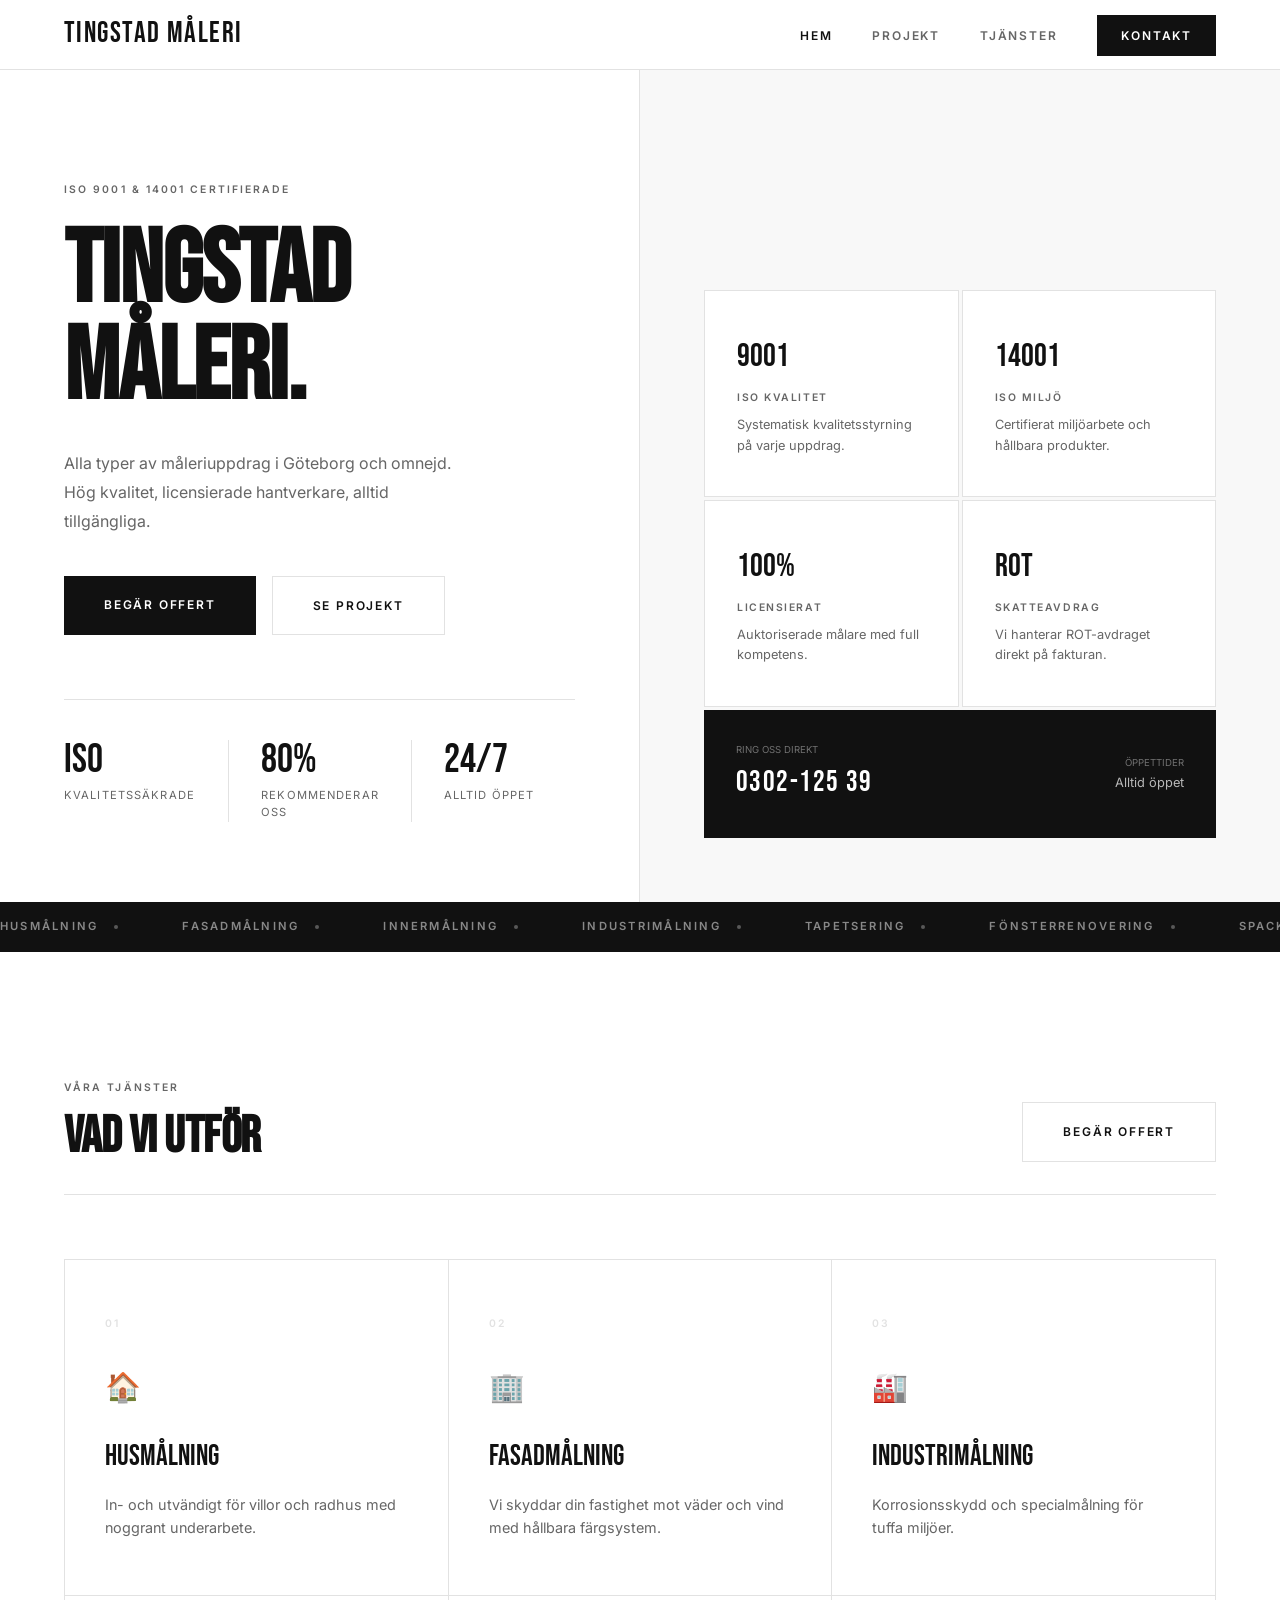
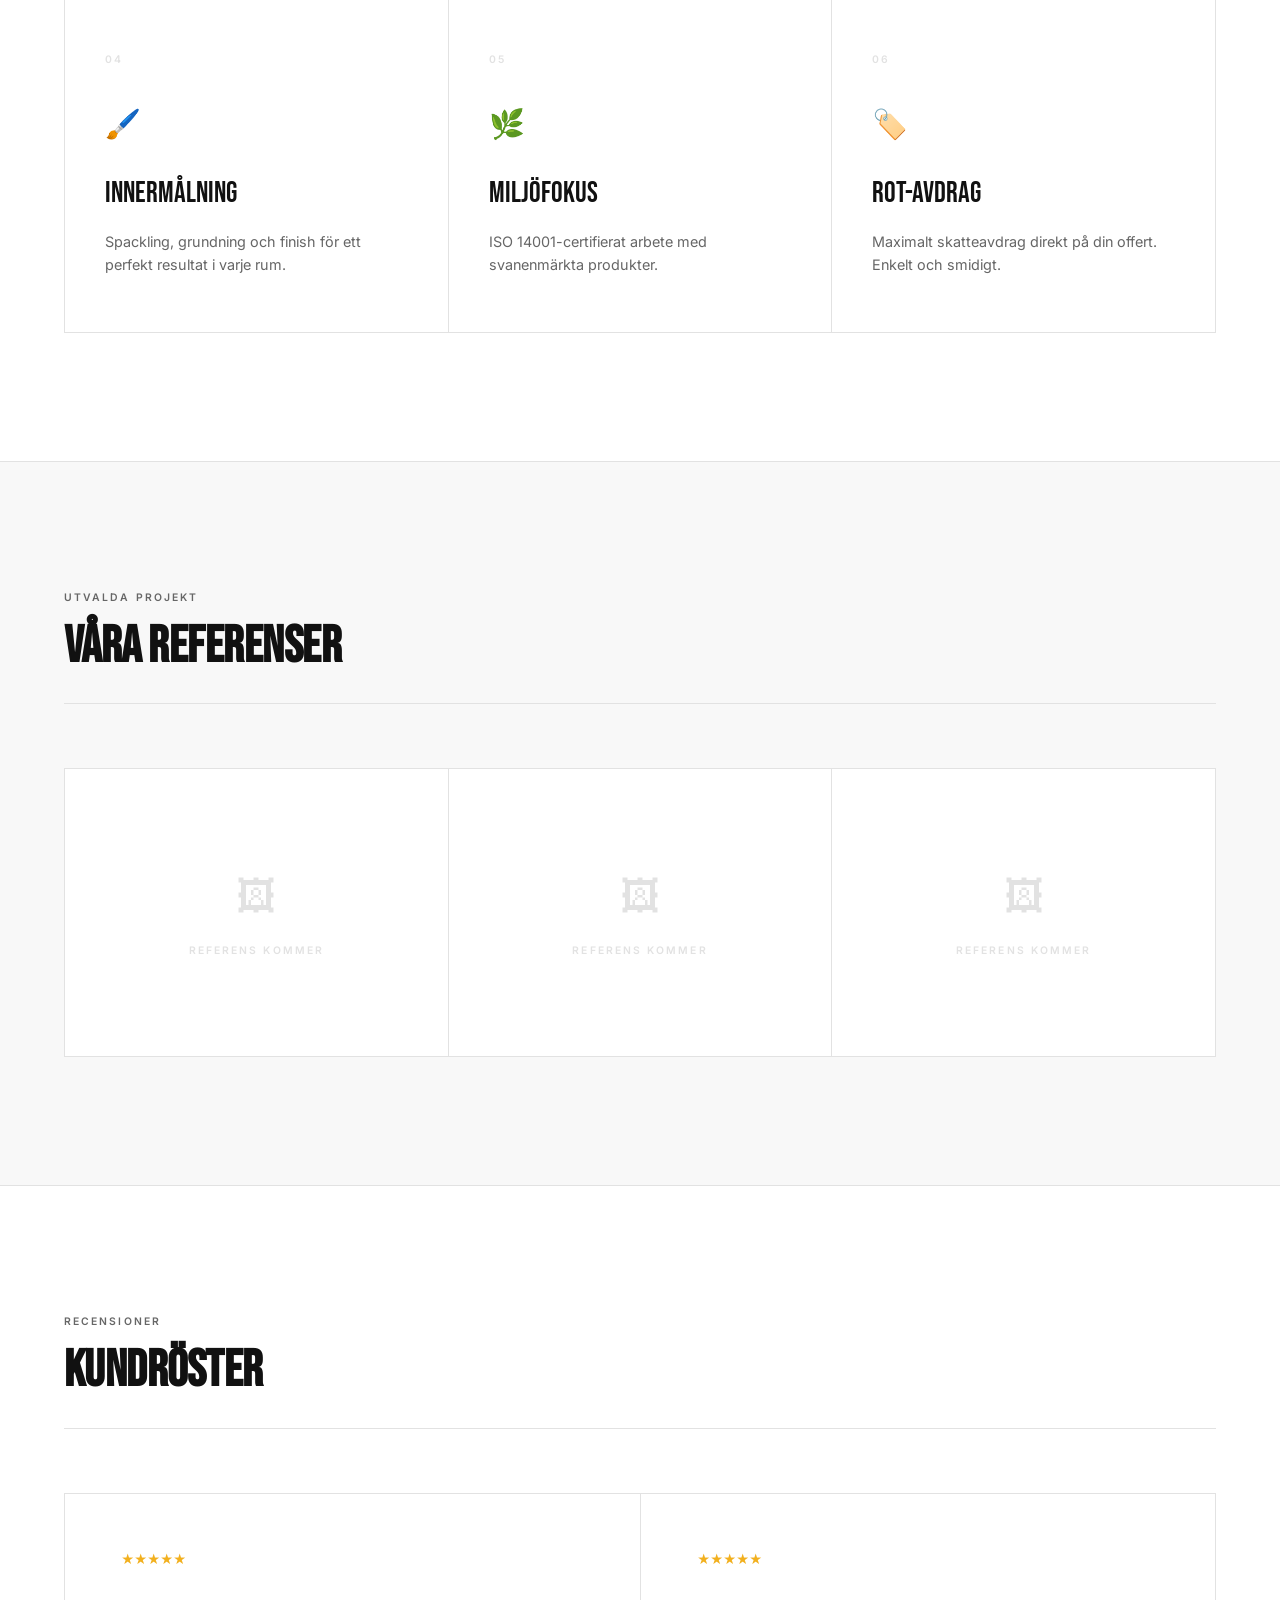
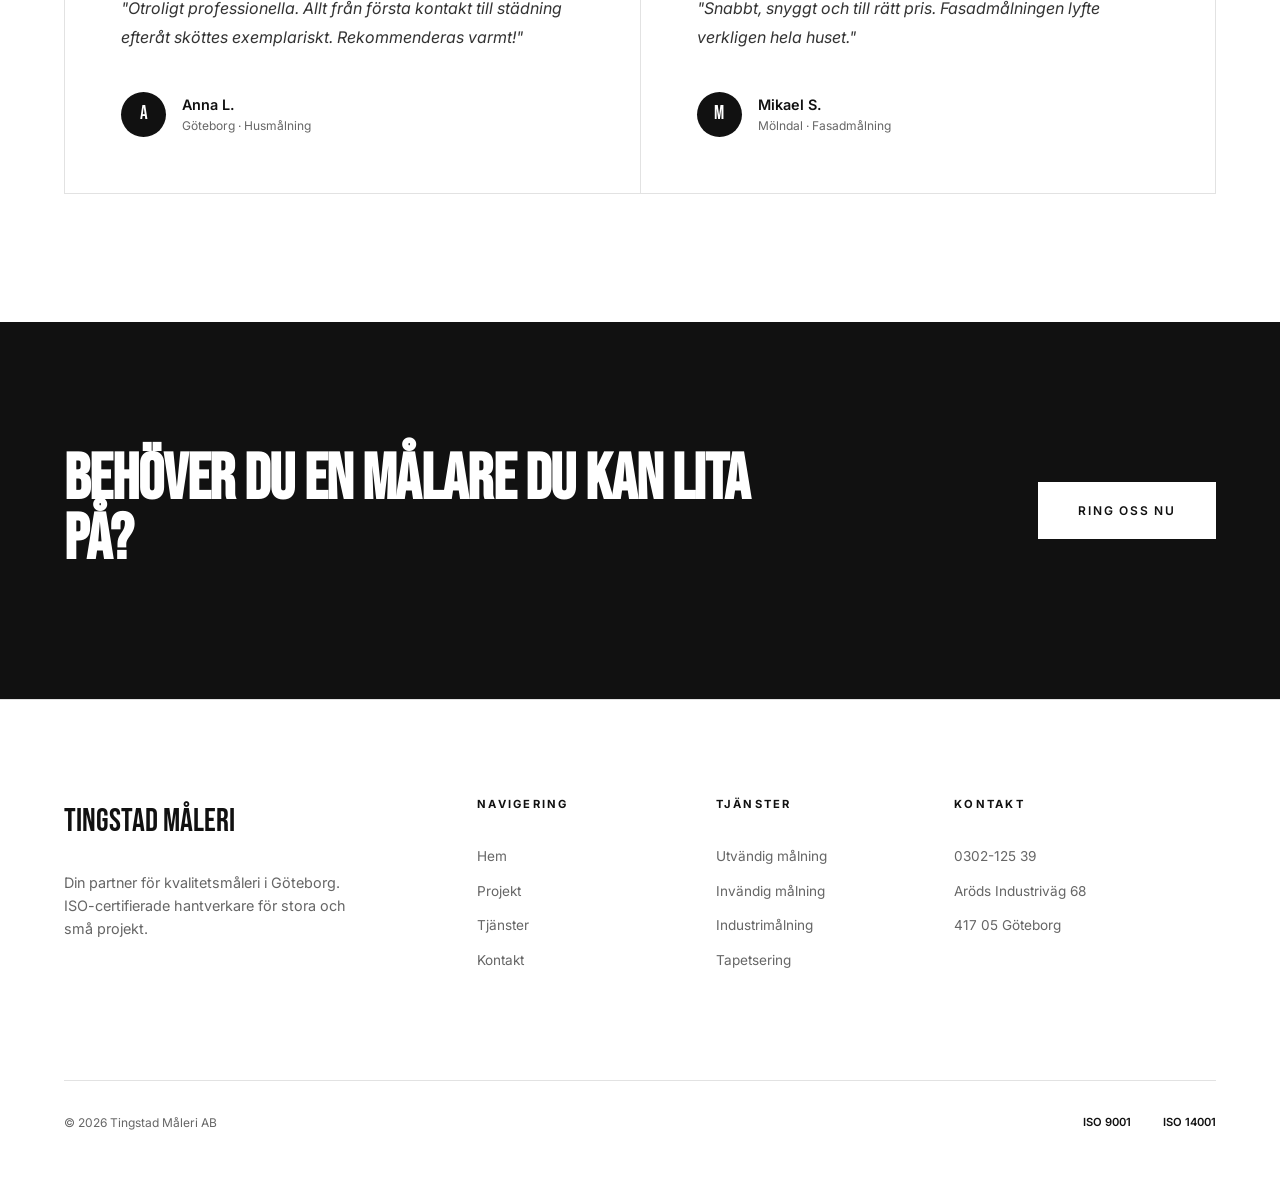
==== commit 31f704e2: "Update index.html" ====
--- a/index.html
+++ b/index.html
@@ -20,7 +20,9 @@
             --black: #111111;
         }
 
-        /* ── BAS ── */
+        /* MJUK SCROLLING */
+        html { scroll-behavior: smooth; }
+
         * { margin: 0; padding: 0; box-sizing: border-box; }
         body { 
             font-family: 'Inter', sans-serif; 
@@ -30,7 +32,7 @@
             -webkit-font-smoothing: antialiased;
         }
 
-        a { text-decoration: none; transition: 0.2s; }
+        a { text-decoration: none; transition: 0.2s; cursor: pointer; }
 
         /* ── NAVIGERING ── */
         nav {
@@ -87,6 +89,7 @@
             text-transform: uppercase;
             letter-spacing: 0.15em;
             display: inline-block;
+            border: none;
         }
 
         .btn-ghost {
@@ -108,6 +111,7 @@
             font-weight: 600;
             text-transform: uppercase;
             letter-spacing: 0.15em;
+            display: inline-block;
         }
 
         /* ── HJÄLPKLASSER ── */
@@ -237,7 +241,7 @@
 
         @media (max-width: 768px) {
             .srv-grid, .proj-thumb-row, .reviews-grid { grid-template-columns: 1fr; }
-            .nav-menu { display: none; } /* Enkelhet för mobil */
+            .nav-menu { display: none; }
             .hero-left h1 { font-size: 4.5rem; }
             .hero-bottom { grid-template-columns: 1fr; gap: 1.5rem; }
             .hero-stat-item + .hero-stat-item { border-left: none; padding-left: 0; }
@@ -250,9 +254,9 @@
     <a class="nav-logo" href="#">Tingstad Måleri</a>
     <ul class="nav-menu">
         <li><a href="#" class="active">Hem</a></li>
-        <li><a href="#">Projekt</a></li>
-        <li><a href="#">Om oss</a></li>
-        <li><a href="#" class="nav-btn">Kontakt</a></li>
+        <li><a href="#projekt">Projekt</a></li>
+        <li><a href="#tjanster">Tjänster</a></li>
+        <li><a href="#kontakt" class="nav-btn">Kontakt</a></li>
     </ul>
 </nav>
 
@@ -263,8 +267,8 @@
             <h1 class="h-display">Tingstad<br>Måleri.</h1>
             <p class="hero-sub">Alla typer av måleriuppdrag i Göteborg och omnejd. Hög kvalitet, licensierade hantverkare, alltid tillgängliga.</p>
             <div class="hero-btns">
-                <a href="#" class="btn-dark">Begär offert</a>
-                <a href="#" class="btn-ghost">Se projekt</a>
+                <a href="#kontakt" class="btn-dark">Begär offert</a>
+                <a href="#projekt" class="btn-ghost">Se projekt</a>
             </div>
         </div>
         <div class="hero-bottom">
@@ -335,13 +339,13 @@
     </div>
 </div>
 
-<div class="services-section">
+<div class="services-section" id="tjanster">
     <div class="section-hdr">
         <div>
             <div class="label">Våra Tjänster</div>
             <h2 class="h-display">Vad vi utför</h2>
         </div>
-        <a href="#" class="btn-ghost">Begär offert</a>
+        <a href="#kontakt" class="btn-ghost">Begär offert</a>
     </div>
     <div class="grid-1px srv-grid">
         <div class="srv-cell"><div class="srv-n">01</div><div class="srv-icon">🏠</div><div class="srv-title">Husmålning</div><p class="srv-desc">In- och utvändigt för villor och radhus med noggrant underarbete.</p></div>
@@ -353,14 +357,13 @@
     </div>
 </div>
 
-<div class="projects-teaser">
+<div class="projects-teaser" id="projekt">
     <div class="projects-teaser-inner">
         <div class="section-hdr">
             <div>
                 <div class="label">Utvalda Projekt</div>
                 <h2 class="h-display">Våra Referenser</h2>
             </div>
-            <a href="#" class="btn-dark">Se alla projekt</a>
         </div>
         <div class="grid-1px proj-thumb-row">
             <div class="proj-thumb"><div class="proj-thumb-empty"><span>🖼</span><span>Referens Kommer</span></div></div>
@@ -391,10 +394,10 @@
     </div>
 </div>
 
-<div class="cta-strip">
+<div class="cta-strip" id="kontakt">
     <div class="cta-strip-inner">
         <h2 class="h-display">Behöver du en målare du kan lita på?</h2>
-        <a href="#" class="btn-white">Få en kostnadsfri offert</a>
+        <a href="tel:030212539" class="btn-white">Ring oss nu</a>
     </div>
 </div>
 
@@ -407,9 +410,9 @@
         <div class="footer-col">
             <h5>Navigering</h5>
             <a href="#">Hem</a>
-            <a href="#">Projekt</a>
-            <a href="#">Om oss</a>
-            <a href="#">Kontakt</a>
+            <a href="#projekt">Projekt</a>
+            <a href="#tjanster">Tjänster</a>
+            <a href="#kontakt">Kontakt</a>
         </div>
         <div class="footer-col">
             <h5>Tjänster</h5>
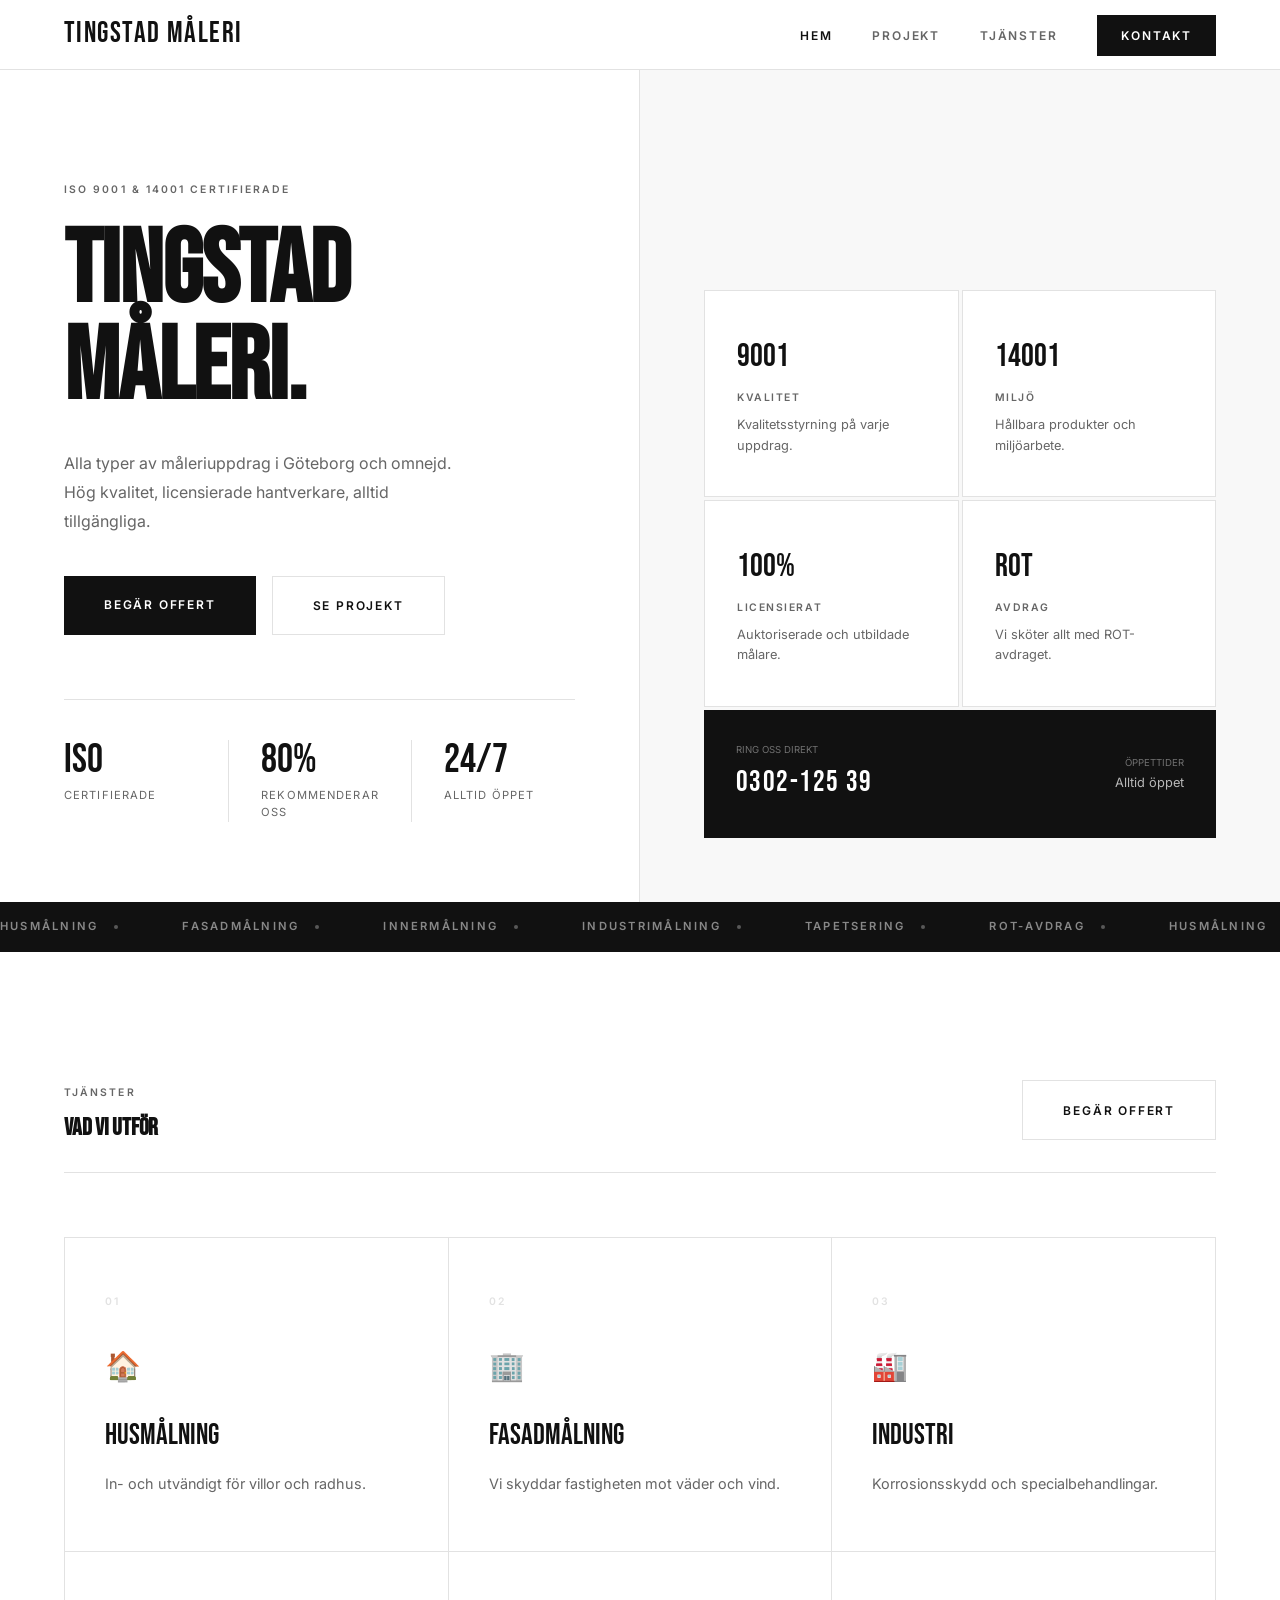
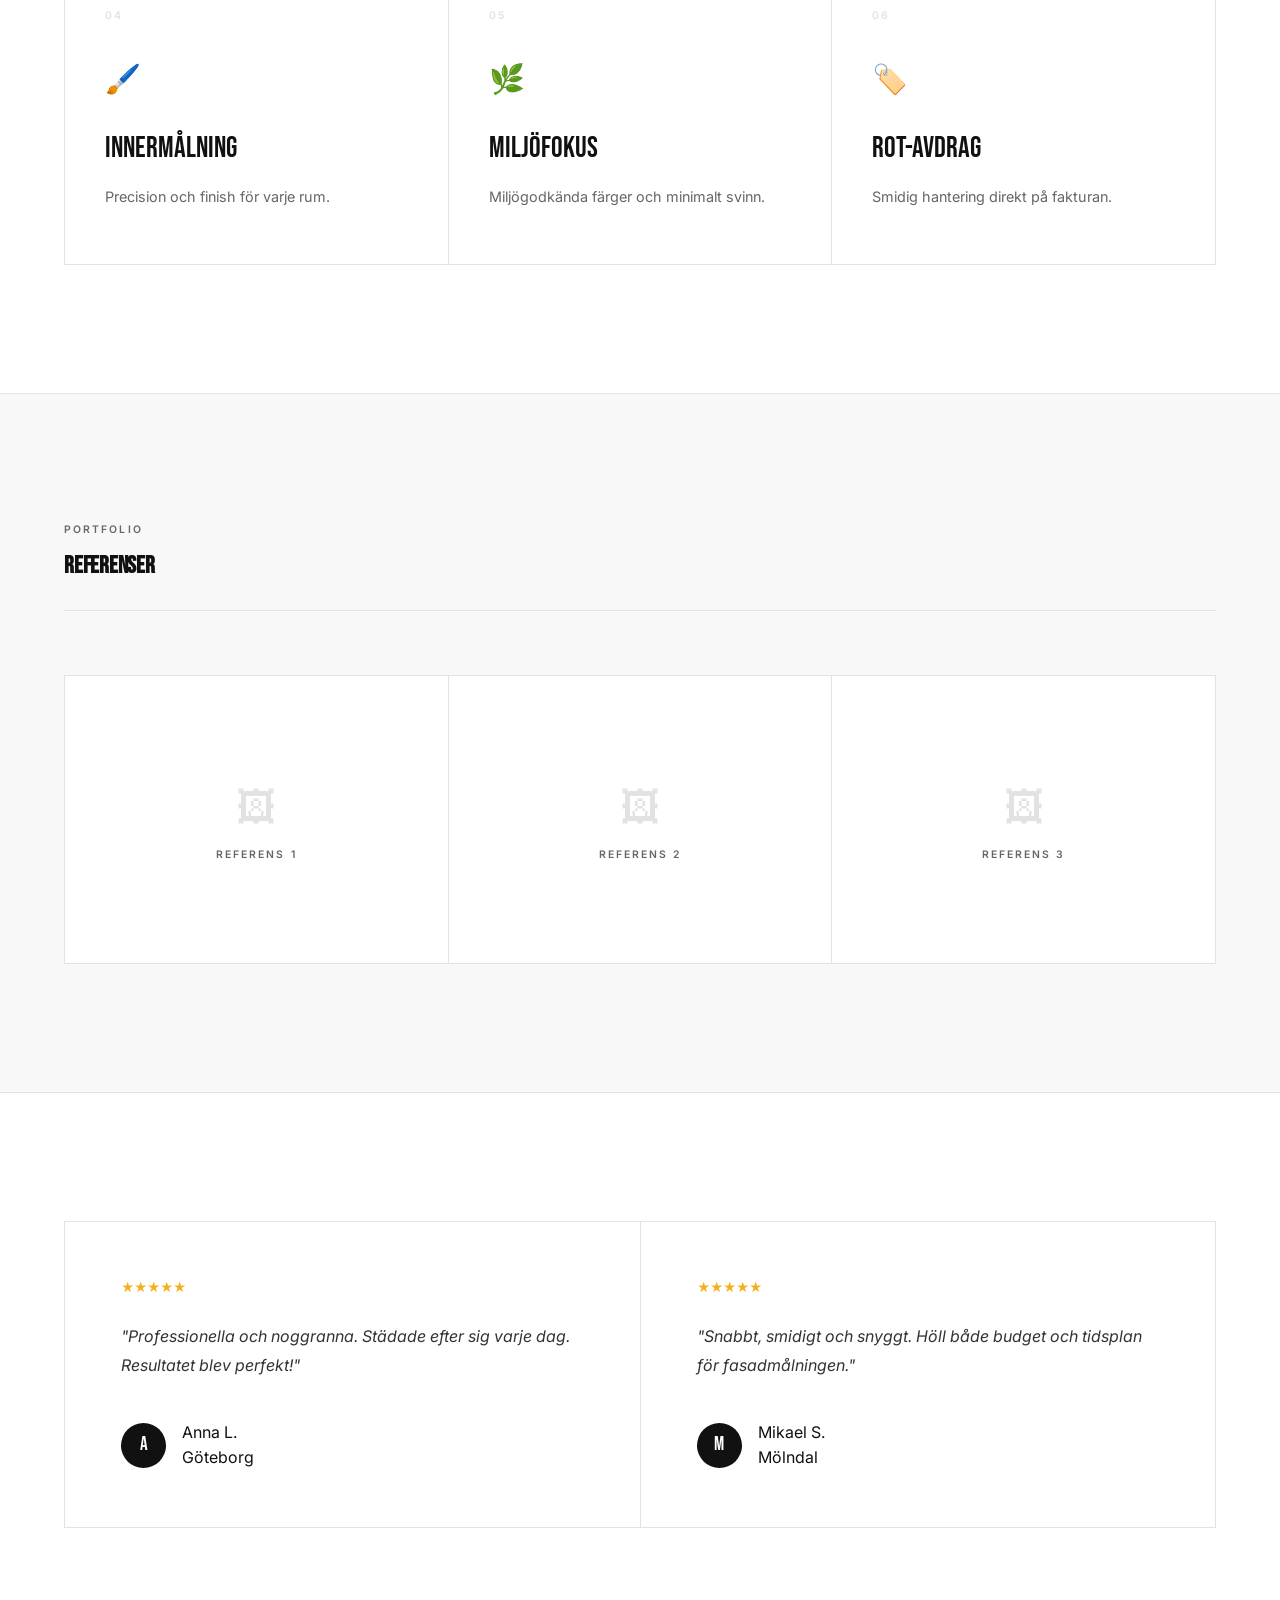
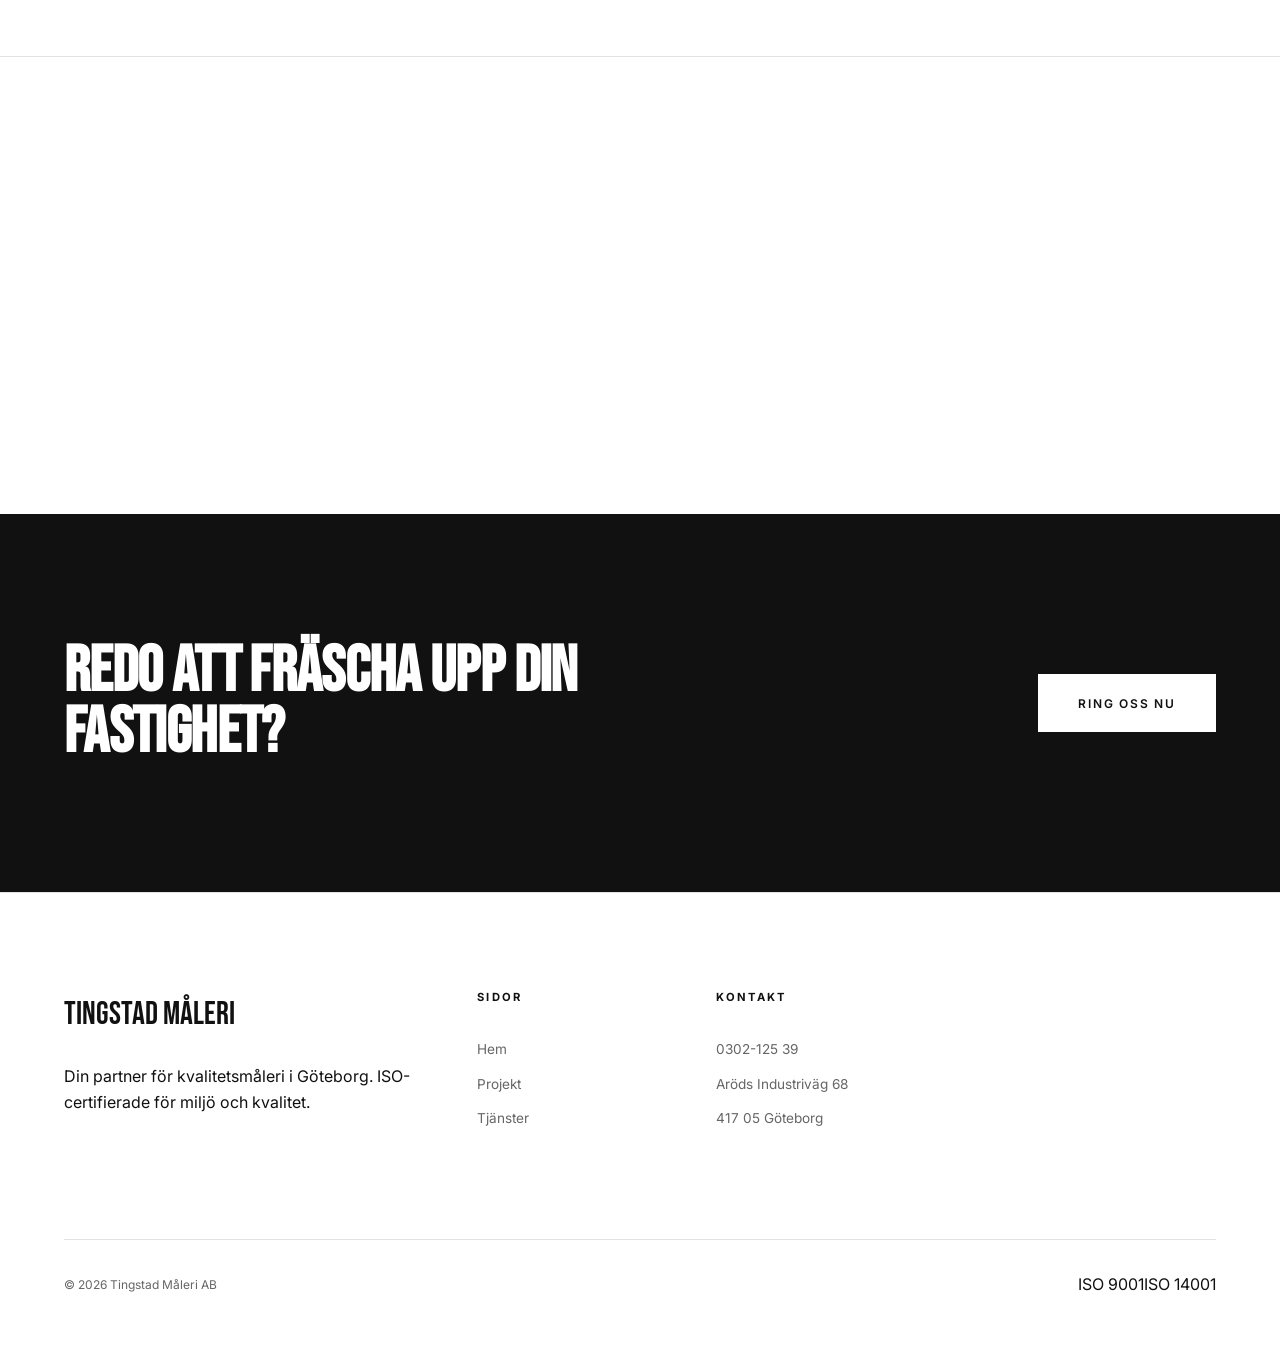
==== commit 5e21b334: "Update index.html" ====
--- a/index.html
+++ b/index.html
@@ -20,9 +20,7 @@
             --black: #111111;
         }
 
-        /* MJUK SCROLLING */
         html { scroll-behavior: smooth; }
-
         * { margin: 0; padding: 0; box-sizing: border-box; }
         body { 
             font-family: 'Inter', sans-serif; 
@@ -49,70 +47,16 @@
             border-bottom: 1px solid var(--border);
         }
 
-        .nav-logo {
-            font-family: 'Bebas Neue', sans-serif;
-            font-size: 1.8rem;
-            letter-spacing: 0.05em;
-            color: var(--black);
-        }
-
-        .nav-menu {
-            display: flex;
-            list-style: none;
-            gap: 2.5rem;
-            align-items: center;
-        }
-
-        .nav-menu a {
-            font-size: 0.75rem;
-            font-weight: 600;
-            text-transform: uppercase;
-            letter-spacing: 0.15em;
-            color: var(--muted);
-        }
-
+        .nav-logo { font-family: 'Bebas Neue', sans-serif; font-size: 1.8rem; letter-spacing: 0.05em; color: var(--black); }
+        .nav-menu { display: flex; list-style: none; gap: 2.5rem; align-items: center; }
+        .nav-menu a { font-size: 0.75rem; font-weight: 600; text-transform: uppercase; letter-spacing: 0.15em; color: var(--muted); }
         .nav-menu a:hover, .nav-menu a.active { color: var(--black); }
-
-        .nav-btn {
-            background: var(--black);
-            color: var(--white) !important;
-            padding: 0.8rem 1.5rem;
-        }
+        .nav-btn { background: var(--black); color: var(--white) !important; padding: 0.8rem 1.5rem; }
 
         /* ── KNAPPAR ── */
-        .btn-dark {
-            background: var(--black);
-            color: var(--white);
-            padding: 1.2rem 2.5rem;
-            font-size: 0.75rem;
-            font-weight: 600;
-            text-transform: uppercase;
-            letter-spacing: 0.15em;
-            display: inline-block;
-            border: none;
-        }
-
-        .btn-ghost {
-            border: 1px solid var(--border);
-            color: var(--black);
-            padding: 1.2rem 2.5rem;
-            font-size: 0.75rem;
-            font-weight: 600;
-            text-transform: uppercase;
-            letter-spacing: 0.15em;
-            display: inline-block;
-        }
-
-        .btn-white {
-            background: var(--white);
-            color: var(--black);
-            padding: 1.2rem 2.5rem;
-            font-size: 0.75rem;
-            font-weight: 600;
-            text-transform: uppercase;
-            letter-spacing: 0.15em;
-            display: inline-block;
-        }
+        .btn-dark { background: var(--black); color: var(--white); padding: 1.2rem 2.5rem; font-size: 0.75rem; font-weight: 600; text-transform: uppercase; letter-spacing: 0.15em; display: inline-block; border: none; }
+        .btn-ghost { border: 1px solid var(--border); color: var(--black); padding: 1.2rem 2.5rem; font-size: 0.75rem; font-weight: 600; text-transform: uppercase; letter-spacing: 0.15em; display: inline-block; }
+        .btn-white { background: var(--white); color: var(--black); padding: 1.2rem 2.5rem; font-size: 0.75rem; font-weight: 600; text-transform: uppercase; letter-spacing: 0.15em; display: inline-block; }
 
         /* ── HJÄLPKLASSER ── */
         .grid-1px { display: grid; gap: 1px; background: var(--border); border: 1px solid var(--border); }
@@ -120,52 +64,22 @@
         .h-display { font-family: 'Bebas Neue', sans-serif; line-height: 0.95; letter-spacing: -0.01em; }
 
         /* ── HERO ── */
-        .hero {
-            padding-top: 70px;
-            min-height: 100vh;
-            display: grid;
-            grid-template-columns: 1fr 1fr;
-        }
-
-        .hero-left {
-            padding: 7rem 4rem 5rem 4rem;
-            display: flex;
-            flex-direction: column;
-            justify-content: space-between;
-            border-right: 1px solid var(--border);
-        }
-
+        .hero { padding-top: 70px; min-height: 100vh; display: grid; grid-template-columns: 1fr 1fr; }
+        .hero-left { padding: 7rem 4rem 5rem 4rem; display: flex; flex-direction: column; justify-content: space-between; border-right: 1px solid var(--border); }
         .hero-left h1 { font-size: clamp(4rem, 8vw, 9rem); margin: 1.5rem 0 2rem; }
         .hero-sub { font-size: 1rem; color: var(--muted); line-height: 1.8; max-width: 400px; margin-bottom: 2.5rem; }
         .hero-btns { display: flex; gap: 1rem; flex-wrap: wrap; margin-bottom: 4rem; }
-
-        .hero-bottom {
-            display: grid;
-            grid-template-columns: 1fr 1fr 1fr;
-            border-top: 1px solid var(--border);
-            padding-top: 2.5rem;
-        }
-
+        .hero-bottom { display: grid; grid-template-columns: 1fr 1fr 1fr; border-top: 1px solid var(--border); padding-top: 2.5rem; }
         .hero-stat-item { padding-right: 2rem; }
         .hero-stat-item + .hero-stat-item { padding-left: 2rem; border-left: 1px solid var(--border); }
         .hero-stat-num { font-family: 'Bebas Neue', sans-serif; font-size: 2.5rem; color: var(--black); line-height: 1; }
         .hero-stat-txt { font-size: 0.7rem; text-transform: uppercase; letter-spacing: 0.1em; color: var(--muted); margin-top: 0.4rem; }
-
-        .hero-right {
-            background: var(--snow);
-            padding: 4rem;
-            display: flex;
-            flex-direction: column;
-            justify-content: flex-end;
-            gap: 3px;
-        }
-
+        .hero-right { background: var(--snow); padding: 4rem; display: flex; flex-direction: column; justify-content: flex-end; gap: 3px; }
         .cert-row { display: grid; grid-template-columns: 1fr 1fr; gap: 3px; }
         .cert-box { background: var(--white); padding: 2.5rem 2rem; border: 1px solid var(--border); }
         .cert-box-num { font-family: 'Bebas Neue', sans-serif; font-size: 2rem; margin-bottom: 0.5rem; }
         .cert-box-name { font-size: 0.65rem; font-weight: 600; text-transform: uppercase; letter-spacing: 0.15em; color: var(--muted); margin-bottom: 0.5rem; }
         .cert-box-desc { font-size: 0.8rem; color: var(--muted); }
-
         .contact-bar { background: var(--black); padding: 2rem; display: flex; justify-content: space-between; align-items: center; }
         .contact-bar-phone { font-family: 'Bebas Neue', sans-serif; font-size: 1.8rem; color: var(--white); letter-spacing: 0.05em; }
         .contact-bar-label { font-size: 0.6rem; text-transform: uppercase; color: rgba(255,255,255,0.4); margin-bottom: 0.2rem; }
@@ -178,12 +92,11 @@
         .ticker-item { font-size: 0.7rem; font-weight: 600; text-transform: uppercase; letter-spacing: 0.2em; color: rgba(255,255,255,0.5); display: flex; align-items: center; gap: 1rem; }
         .ticker-sep { width: 4px; height: 4px; background: rgba(255,255,255,0.3); border-radius: 50%; }
 
-        /* ── TJÄNSTER ── */
+        /* ── SERVICES ── */
         .services-section { padding: 8rem 4rem; max-width: 1400px; margin: 0 auto; }
         .section-hdr { display: flex; justify-content: space-between; align-items: flex-end; margin-bottom: 4rem; padding-bottom: 2rem; border-bottom: 1px solid var(--border); }
-        .section-hdr h2 { font-size: clamp(2.5rem, 4vw, 4rem); }
         .srv-grid { grid-template-columns: repeat(3, 1fr); }
-        .srv-cell { background: var(--white); padding: 3.5rem 2.5rem; position: relative; overflow: hidden; }
+        .srv-cell { background: var(--white); padding: 3.5rem 2.5rem; position: relative; }
         .srv-cell:hover { background: var(--snow); }
         .srv-cell::after { content: ''; position: absolute; bottom: 0; left: 0; height: 3px; width: 0; background: var(--black); transition: 0.4s; }
         .srv-cell:hover::after { width: 100%; }
@@ -192,14 +105,25 @@
         .srv-title { font-family: 'Bebas Neue', sans-serif; font-size: 1.8rem; margin-bottom: 0.8rem; }
         .srv-desc { font-size: 0.9rem; color: var(--muted); }
 
-        /* ── PROJEKT ── */
+        /* ── PROJECTS ── */
         .projects-teaser { background: var(--snow); padding: 8rem 4rem; border-top: 1px solid var(--border); border-bottom: 1px solid var(--border); }
         .projects-teaser-inner { max-width: 1400px; margin: 0 auto; }
         .proj-thumb-row { grid-template-columns: repeat(3, 1fr); margin-top: 3rem; }
         .proj-thumb { background: var(--white); aspect-ratio: 4/3; display: flex; align-items: center; justify-content: center; overflow: hidden; }
         .proj-thumb-empty { text-align: center; color: var(--border); }
-        .proj-thumb-empty span:first-child { font-size: 2.5rem; display: block; margin-bottom: 0.5rem; }
-        .proj-thumb-empty span:last-child { font-size: 0.65rem; font-weight: 600; text-transform: uppercase; letter-spacing: 0.2em; }
+        .proj-thumb-empty span { font-size: 2.5rem; display: block; margin-bottom: 0.5rem; }
+
+        /* ── MAP SECTION ── */
+        .map-section {
+            background: var(--white);
+            border-top: 1px solid var(--border);
+        }
+        .map-container {
+            width: 100%;
+            height: 450px;
+            filter: grayscale(1) invert(0.05); /* Snygg stilren karta */
+            border: none;
+        }
 
         /* ── REVIEWS ── */
         .reviews-section { padding: 8rem 4rem; max-width: 1400px; margin: 0 auto; }
@@ -209,8 +133,6 @@
         .review-body { font-size: 1rem; font-style: italic; color: var(--dark); margin-bottom: 2.5rem; line-height: 1.8; }
         .review-author { display: flex; align-items: center; gap: 1rem; }
         .review-av { width: 45px; height: 45px; background: var(--black); color: var(--white); border-radius: 50%; display: flex; align-items: center; justify-content: center; font-family: 'Bebas Neue', sans-serif; font-size: 1.2rem; }
-        .review-name { font-size: 0.9rem; font-weight: 600; }
-        .review-src { font-size: 0.75rem; color: var(--muted); }
 
         /* ── CTA ── */
         .cta-strip { background: var(--black); padding: 8rem 4rem; }
@@ -221,30 +143,24 @@
         footer { background: var(--white); padding: 6rem 4rem 3rem; border-top: 1px solid var(--border); }
         .footer-top { display: grid; grid-template-columns: 2fr 1fr 1fr 1.5fr; gap: 4rem; max-width: 1400px; margin: 0 auto 6rem; }
         .footer-logo { font-family: 'Bebas Neue', sans-serif; font-size: 2rem; display: block; margin-bottom: 1.5rem; }
-        .footer-tagline { color: var(--muted); font-size: 0.9rem; max-width: 300px; }
         .footer-col h5 { font-size: 0.7rem; text-transform: uppercase; letter-spacing: 0.2em; margin-bottom: 2rem; color: var(--black); }
         .footer-col a, .footer-col span { display: block; margin-bottom: 0.8rem; color: var(--muted); font-size: 0.85rem; }
         .footer-bottom { border-top: 1px solid var(--border); padding-top: 2rem; max-width: 1400px; margin: 0 auto; display: flex; justify-content: space-between; align-items: center; }
         .footer-copy { font-size: 0.75rem; color: var(--muted); }
-        .footer-iso { display: flex; gap: 2rem; font-size: 0.7rem; font-weight: 600; color: var(--black); }
-
-        /* ── RESPONSIVITET ── */
+
+        /* ── MOBILE FIXES ── */
         @media (max-width: 1024px) {
             nav { padding: 0 2rem; }
             .hero { grid-template-columns: 1fr; }
             .hero-right { display: none; }
-            .hero-left { padding: 5rem 2rem; border-right: none; }
+            .hero-left { padding: 5rem 2rem; }
             .services-section, .projects-teaser, .reviews-section, .cta-strip, footer { padding: 5rem 2rem; }
             .footer-top { grid-template-columns: 1fr 1fr; }
             .cta-strip-inner { flex-direction: column; align-items: flex-start; gap: 3rem; }
         }
-
         @media (max-width: 768px) {
             .srv-grid, .proj-thumb-row, .reviews-grid { grid-template-columns: 1fr; }
             .nav-menu { display: none; }
-            .hero-left h1 { font-size: 4.5rem; }
-            .hero-bottom { grid-template-columns: 1fr; gap: 1.5rem; }
-            .hero-stat-item + .hero-stat-item { border-left: none; padding-left: 0; }
         }
     </style>
 </head>
@@ -272,52 +188,21 @@
             </div>
         </div>
         <div class="hero-bottom">
-            <div class="hero-stat-item">
-                <div class="hero-stat-num">ISO</div>
-                <div class="hero-stat-txt">Kvalitetssäkrade</div>
-            </div>
-            <div class="hero-stat-item">
-                <div class="hero-stat-num">80%</div>
-                <div class="hero-stat-txt">Rekommenderar oss</div>
-            </div>
-            <div class="hero-stat-item">
-                <div class="hero-stat-num">24/7</div>
-                <div class="hero-stat-txt">Alltid öppet</div>
-            </div>
+            <div class="hero-stat-item"><div class="hero-stat-num">ISO</div><div class="hero-stat-txt">Certifierade</div></div>
+            <div class="hero-stat-item"><div class="hero-stat-num">80%</div><div class="hero-stat-txt">Rekommenderar oss</div></div>
+            <div class="hero-stat-item"><div class="hero-stat-num">24/7</div><div class="hero-stat-txt">Alltid öppet</div></div>
         </div>
     </div>
     <div class="hero-right">
         <div class="cert-row">
-            <div class="cert-box">
-                <div class="cert-box-num">9001</div>
-                <div class="cert-box-name">ISO Kvalitet</div>
-                <div class="cert-box-desc">Systematisk kvalitetsstyrning på varje uppdrag.</div>
-            </div>
-            <div class="cert-box">
-                <div class="cert-box-num">14001</div>
-                <div class="cert-box-name">ISO Miljö</div>
-                <div class="cert-box-desc">Certifierat miljöarbete och hållbara produkter.</div>
-            </div>
-            <div class="cert-box">
-                <div class="cert-box-num">100%</div>
-                <div class="cert-box-name">Licensierat</div>
-                <div class="cert-box-desc">Auktoriserade målare med full kompetens.</div>
-            </div>
-            <div class="cert-box">
-                <div class="cert-box-num">ROT</div>
-                <div class="cert-box-name">Skatteavdrag</div>
-                <div class="cert-box-desc">Vi hanterar ROT-avdraget direkt på fakturan.</div>
-            </div>
+            <div class="cert-box"><div class="cert-box-num">9001</div><div class="cert-box-name">Kvalitet</div><div class="cert-box-desc">Kvalitetsstyrning på varje uppdrag.</div></div>
+            <div class="cert-box"><div class="cert-box-num">14001</div><div class="cert-box-name">Miljö</div><div class="cert-box-desc">Hållbara produkter och miljöarbete.</div></div>
+            <div class="cert-box"><div class="cert-box-num">100%</div><div class="cert-box-name">Licensierat</div><div class="cert-box-desc">Auktoriserade och utbildade målare.</div></div>
+            <div class="cert-box"><div class="cert-box-num">ROT</div><div class="cert-box-name">Avdrag</div><div class="cert-box-desc">Vi sköter allt med ROT-avdraget.</div></div>
         </div>
         <div class="contact-bar">
-            <div>
-                <div class="contact-bar-label">Ring oss direkt</div>
-                <a href="tel:030212539" class="contact-bar-phone">0302-125 39</a>
-            </div>
-            <div style="text-align: right;">
-                <div class="contact-bar-label">Öppettider</div>
-                <div class="contact-bar-open">Alltid öppet</div>
-            </div>
+            <div><div class="contact-bar-label">Ring oss direkt</div><a href="tel:030212539" class="contact-bar-phone">0302-125 39</a></div>
+            <div style="text-align: right;"><div class="contact-bar-label">Öppettider</div><div class="contact-bar-open">Alltid öppet</div></div>
         </div>
     </div>
 </section>
@@ -329,8 +214,6 @@
         <span class="ticker-item">Innermålning<span class="ticker-sep"></span></span>
         <span class="ticker-item">Industrimålning<span class="ticker-sep"></span></span>
         <span class="ticker-item">Tapetsering<span class="ticker-sep"></span></span>
-        <span class="ticker-item">Fönsterrenovering<span class="ticker-sep"></span></span>
-        <span class="ticker-item">Spackling<span class="ticker-sep"></span></span>
         <span class="ticker-item">ROT-avdrag<span class="ticker-sep"></span></span>
         <span class="ticker-item">Husmålning<span class="ticker-sep"></span></span>
         <span class="ticker-item">Fasadmålning<span class="ticker-sep"></span></span>
@@ -340,101 +223,59 @@
 </div>
 
 <div class="services-section" id="tjanster">
-    <div class="section-hdr">
-        <div>
-            <div class="label">Våra Tjänster</div>
-            <h2 class="h-display">Vad vi utför</h2>
-        </div>
-        <a href="#kontakt" class="btn-ghost">Begär offert</a>
-    </div>
+    <div class="section-hdr"><div><div class="label">Tjänster</div><h2 class="h-display">Vad vi utför</h2></div><a href="#kontakt" class="btn-ghost">Begär offert</a></div>
     <div class="grid-1px srv-grid">
-        <div class="srv-cell"><div class="srv-n">01</div><div class="srv-icon">🏠</div><div class="srv-title">Husmålning</div><p class="srv-desc">In- och utvändigt för villor och radhus med noggrant underarbete.</p></div>
-        <div class="srv-cell"><div class="srv-n">02</div><div class="srv-icon">🏢</div><div class="srv-title">Fasadmålning</div><p class="srv-desc">Vi skyddar din fastighet mot väder och vind med hållbara färgsystem.</p></div>
-        <div class="srv-cell"><div class="srv-n">03</div><div class="srv-icon">🏭</div><div class="srv-title">Industrimålning</div><p class="srv-desc">Korrosionsskydd och specialmålning för tuffa miljöer.</p></div>
-        <div class="srv-cell"><div class="srv-n">04</div><div class="srv-icon">🖌️</div><div class="srv-title">Innermålning</div><p class="srv-desc">Spackling, grundning och finish för ett perfekt resultat i varje rum.</p></div>
-        <div class="srv-cell"><div class="srv-n">05</div><div class="srv-icon">🌿</div><div class="srv-title">Miljöfokus</div><p class="srv-desc">ISO 14001-certifierat arbete med svanenmärkta produkter.</p></div>
-        <div class="srv-cell"><div class="srv-n">06</div><div class="srv-icon">🏷️</div><div class="srv-title">ROT-avdrag</div><p class="srv-desc">Maximalt skatteavdrag direkt på din offert. Enkelt och smidigt.</p></div>
+        <div class="srv-cell"><div class="srv-n">01</div><div class="srv-icon">🏠</div><div class="srv-title">Husmålning</div><p class="srv-desc">In- och utvändigt för villor och radhus.</p></div>
+        <div class="srv-cell"><div class="srv-n">02</div><div class="srv-icon">🏢</div><div class="srv-title">Fasadmålning</div><p class="srv-desc">Vi skyddar fastigheten mot väder och vind.</p></div>
+        <div class="srv-cell"><div class="srv-n">03</div><div class="srv-icon">🏭</div><div class="srv-title">Industri</div><p class="srv-desc">Korrosionsskydd och specialbehandlingar.</p></div>
+        <div class="srv-cell"><div class="srv-n">04</div><div class="srv-icon">🖌️</div><div class="srv-title">Innermålning</div><p class="srv-desc">Precision och finish för varje rum.</p></div>
+        <div class="srv-cell"><div class="srv-n">05</div><div class="srv-icon">🌿</div><div class="srv-title">Miljöfokus</div><p class="srv-desc">Miljögodkända färger och minimalt svinn.</p></div>
+        <div class="srv-cell"><div class="srv-n">06</div><div class="srv-icon">🏷️</div><div class="srv-title">ROT-avdrag</div><p class="srv-desc">Smidig hantering direkt på fakturan.</p></div>
     </div>
 </div>
 
 <div class="projects-teaser" id="projekt">
     <div class="projects-teaser-inner">
-        <div class="section-hdr">
-            <div>
-                <div class="label">Utvalda Projekt</div>
-                <h2 class="h-display">Våra Referenser</h2>
-            </div>
-        </div>
+        <div class="section-hdr"><div><div class="label">Portfolio</div><h2 class="h-display">Referenser</h2></div></div>
         <div class="grid-1px proj-thumb-row">
-            <div class="proj-thumb"><div class="proj-thumb-empty"><span>🖼</span><span>Referens Kommer</span></div></div>
-            <div class="proj-thumb"><div class="proj-thumb-empty"><span>🖼</span><span>Referens Kommer</span></div></div>
-            <div class="proj-thumb"><div class="proj-thumb-empty"><span>🖼</span><span>Referens Kommer</span></div></div>
+            <div class="proj-thumb"><div class="proj-thumb-empty"><span>🖼</span><div class="label" style="margin:0">Referens 1</div></div></div>
+            <div class="proj-thumb"><div class="proj-thumb-empty"><span>🖼</span><div class="label" style="margin:0">Referens 2</div></div></div>
+            <div class="proj-thumb"><div class="proj-thumb-empty"><span>🖼</span><div class="label" style="margin:0">Referens 3</div></div></div>
         </div>
     </div>
 </div>
 
 <div class="reviews-section">
-    <div class="section-hdr">
-        <div>
-            <div class="label">Recensioner</div>
-            <h2 class="h-display">Kundröster</h2>
-        </div>
-    </div>
     <div class="grid-1px reviews-grid">
-        <div class="review-cell">
-            <div class="review-stars">★★★★★</div>
-            <p class="review-body">"Otroligt professionella. Allt från första kontakt till städning efteråt sköttes exemplariskt. Rekommenderas varmt!"</p>
-            <div class="review-author"><div class="review-av">A</div><div><div class="review-name">Anna L.</div><div class="review-src">Göteborg · Husmålning</div></div></div>
-        </div>
-        <div class="review-cell">
-            <div class="review-stars">★★★★★</div>
-            <p class="review-body">"Snabbt, snyggt och till rätt pris. Fasadmålningen lyfte verkligen hela huset."</p>
-            <div class="review-author"><div class="review-av">M</div><div><div class="review-name">Mikael S.</div><div class="review-src">Mölndal · Fasadmålning</div></div></div>
-        </div>
-    </div>
-</div>
-
-<div class="cta-strip" id="kontakt">
+        <div class="review-cell"><div class="review-stars">★★★★★</div><p class="review-body">"Professionella och noggranna. Städade efter sig varje dag. Resultatet blev perfekt!"</p><div class="review-author"><div class="review-av">A</div><div><div class="review-name">Anna L.</div><div class="review-src">Göteborg</div></div></div></div>
+        <div class="review-cell"><div class="review-stars">★★★★★</div><p class="review-body">"Snabbt, smidigt och snyggt. Höll både budget och tidsplan för fasadmålningen."</p><div class="review-author"><div class="review-av">M</div><div><div class="review-name">Mikael S.</div><div class="review-src">Mölndal</div></div></div></div>
+    </div>
+</div>
+
+<section class="map-section">
+    <iframe 
+        class="map-container" 
+        src="https://www.google.com/maps/embed?pb=!1m18!1m12!1m3!1d2130.4357561914283!2d11.9472911!3d57.7335198!2m3!1f0!2f0!3f0!3m2!1i1024!2i768!4f13.1!3m3!1m2!1s0x464ff5303c23337f%3A0xe9628045610214a!2zQXLDtmRzIEluZHVzdHJpd GillesIDY4LCA0MTcgMDUgR8dGVib3Jn!5e0!3m2!1ssv!2sse!4v1710000000000!5m2!1ssv!2sse" 
+        allowfullscreen="" 
+        loading="lazy" 
+        referrerpolicy="no-referrer-when-downgrade">
+    </iframe>
+</section>
+
+<div class="cta-strip" id="contact">
     <div class="cta-strip-inner">
-        <h2 class="h-display">Behöver du en målare du kan lita på?</h2>
+        <h2 class="h-display">Redo att fräscha upp din fastighet?</h2>
         <a href="tel:030212539" class="btn-white">Ring oss nu</a>
     </div>
 </div>
 
-<footer>
+<footer id="kontakt">
     <div class="footer-top">
-        <div>
-            <span class="footer-logo">Tingstad Måleri</span>
-            <p class="footer-tagline">Din partner för kvalitetsmåleri i Göteborg. ISO-certifierade hantverkare för stora och små projekt.</p>
-        </div>
-        <div class="footer-col">
-            <h5>Navigering</h5>
-            <a href="#">Hem</a>
-            <a href="#projekt">Projekt</a>
-            <a href="#tjanster">Tjänster</a>
-            <a href="#kontakt">Kontakt</a>
-        </div>
-        <div class="footer-col">
-            <h5>Tjänster</h5>
-            <span>Utvändig målning</span>
-            <span>Invändig målning</span>
-            <span>Industrimålning</span>
-            <span>Tapetsering</span>
-        </div>
-        <div class="footer-col">
-            <h5>Kontakt</h5>
-            <a href="tel:030212539">0302-125 39</a>
-            <span>Aröds Industriväg 68</span>
-            <span>417 05 Göteborg</span>
-        </div>
-    </div>
-    <div class="footer-bottom">
-        <span class="footer-copy">© 2026 Tingstad Måleri AB</span>
-        <div class="footer-iso">
-            <span>ISO 9001</span>
-            <span>ISO 14001</span>
-        </div>
-    </div>
+        <div><span class="footer-logo">Tingstad Måleri</span><p class="footer-tagline">Din partner för kvalitetsmåleri i Göteborg. ISO-certifierade för miljö och kvalitet.</p></div>
+        <div class="footer-col"><h5>Sidor</h5><a href="#">Hem</a><a href="#projekt">Projekt</a><a href="#tjanster">Tjänster</a></div>
+        <div class="footer-col"><h5>Kontakt</h5><a href="tel:030212539">0302-125 39</a><span>Aröds Industriväg 68</span><span>417 05 Göteborg</span></div>
+    </div>
+    <div class="footer-bottom"><span class="footer-copy">© 2026 Tingstad Måleri AB</span><div class="footer-iso"><span>ISO 9001</span><span>ISO 14001</span></div></div>
 </footer>
 
 </body>
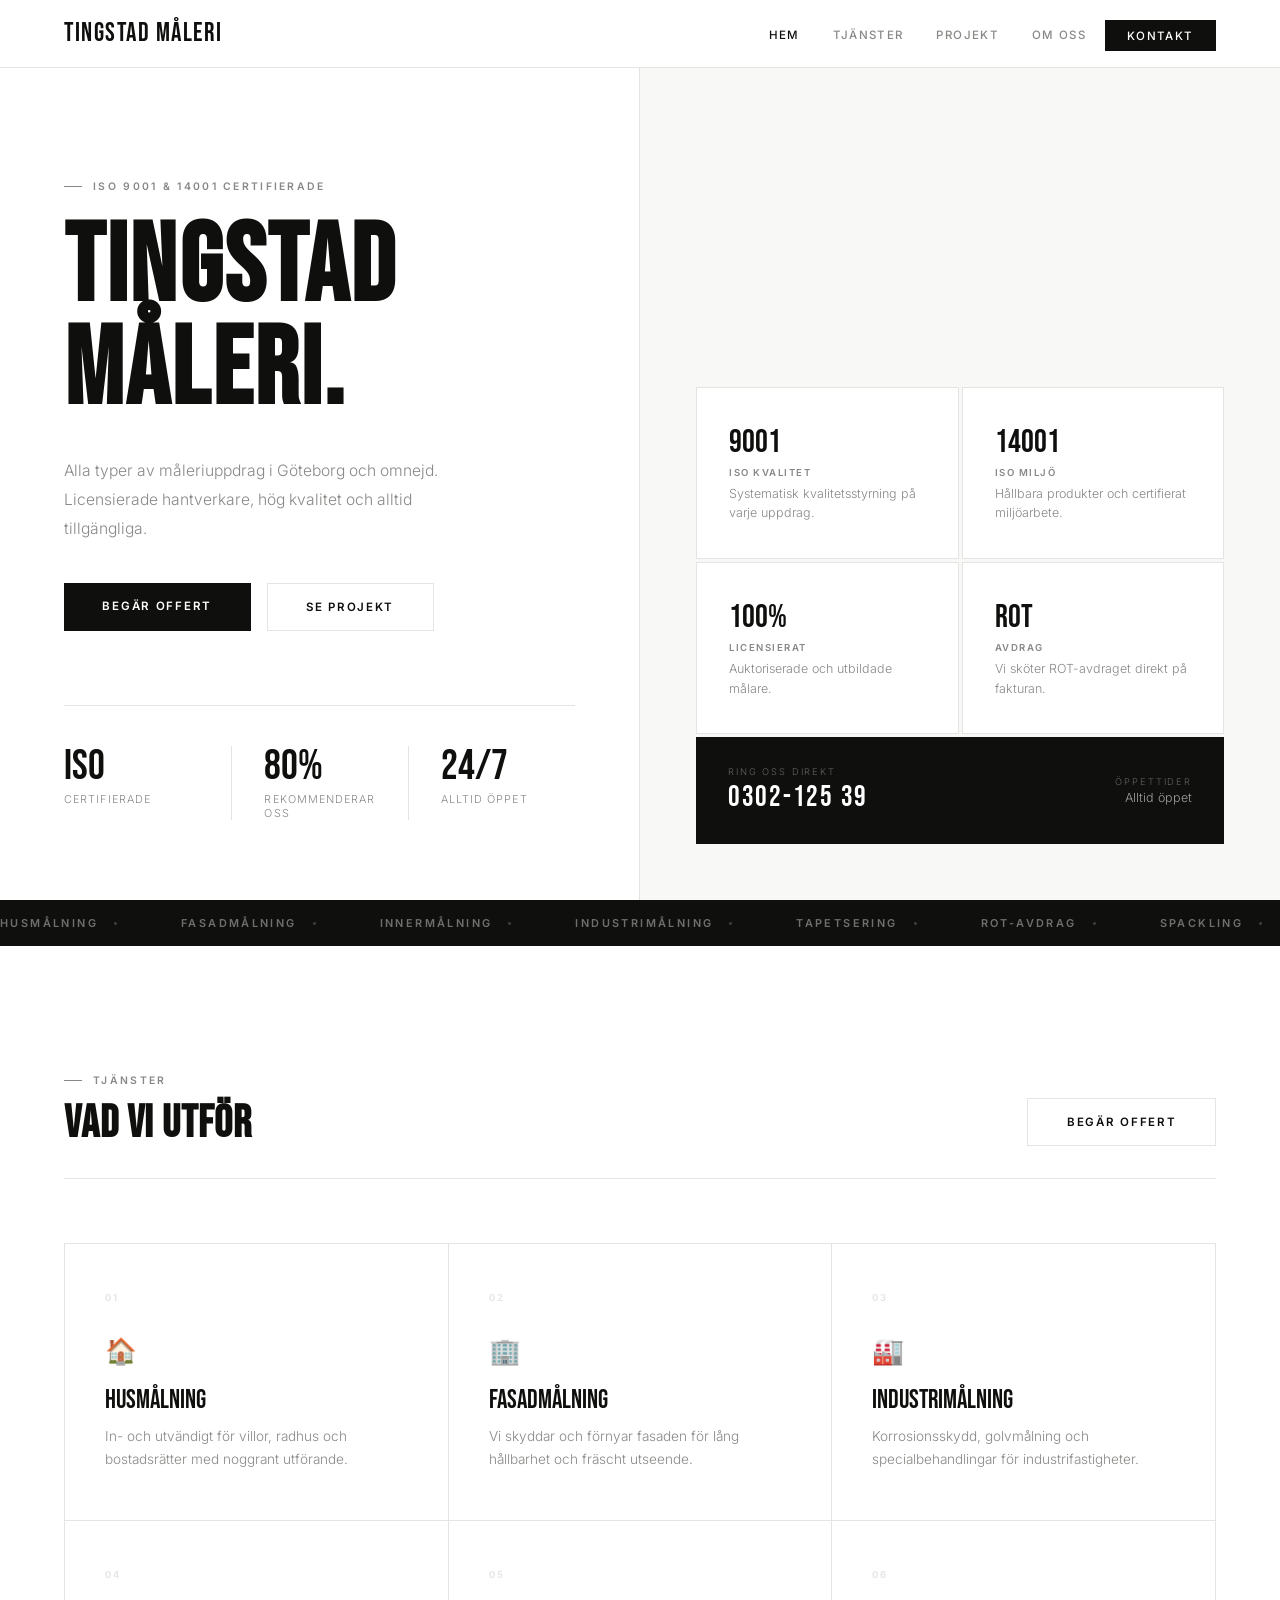
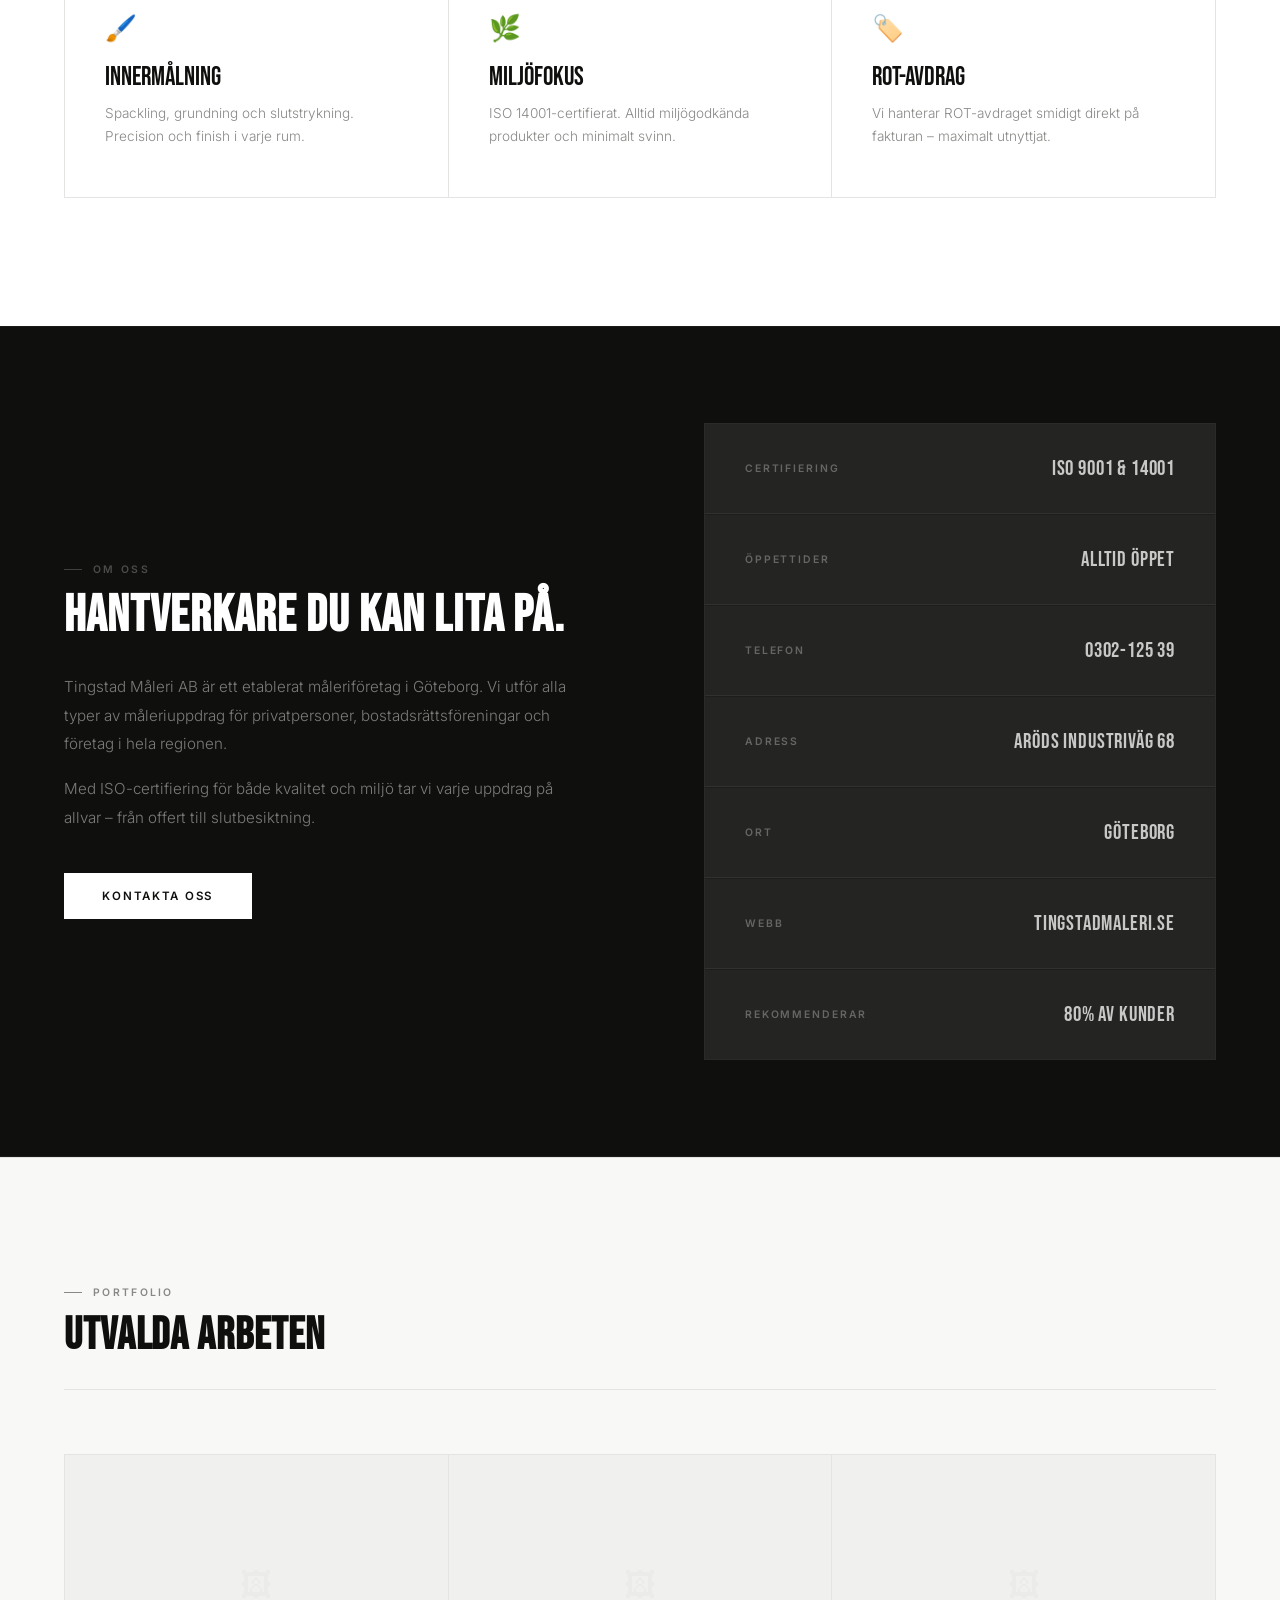
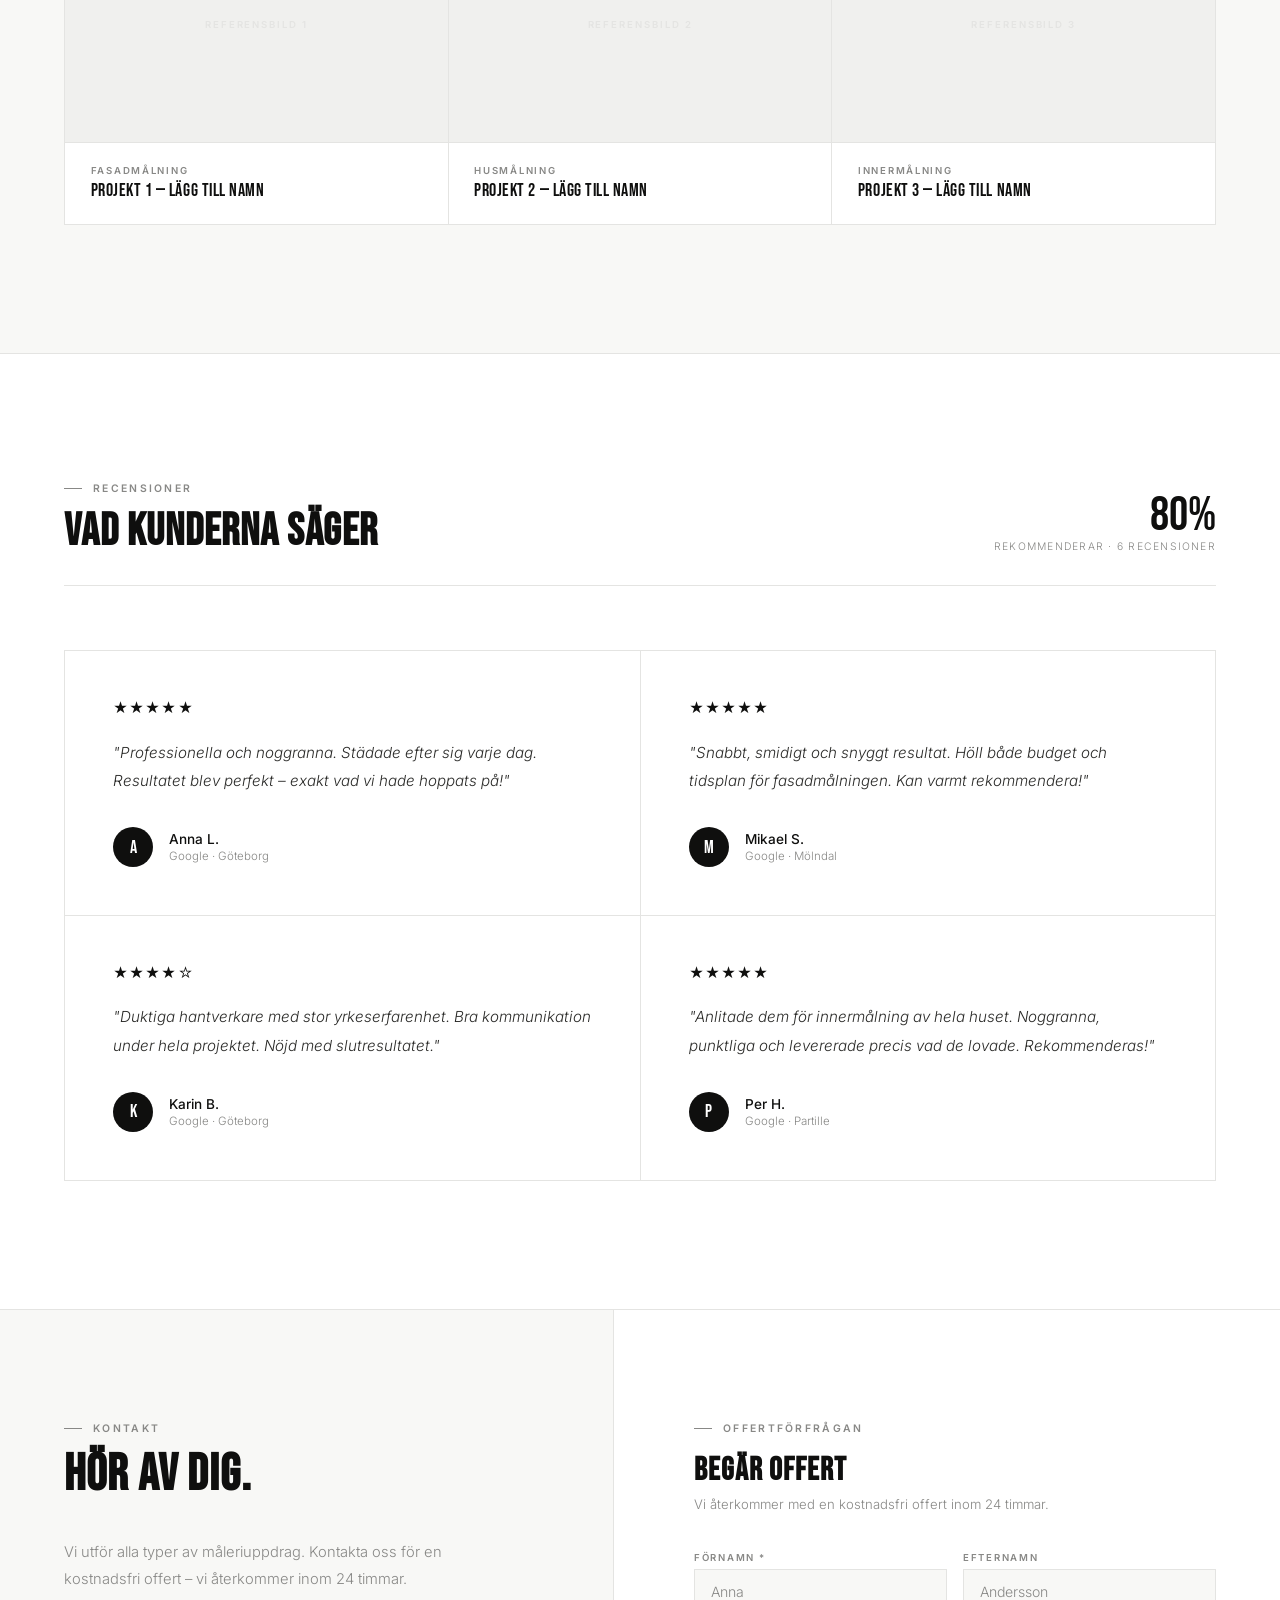
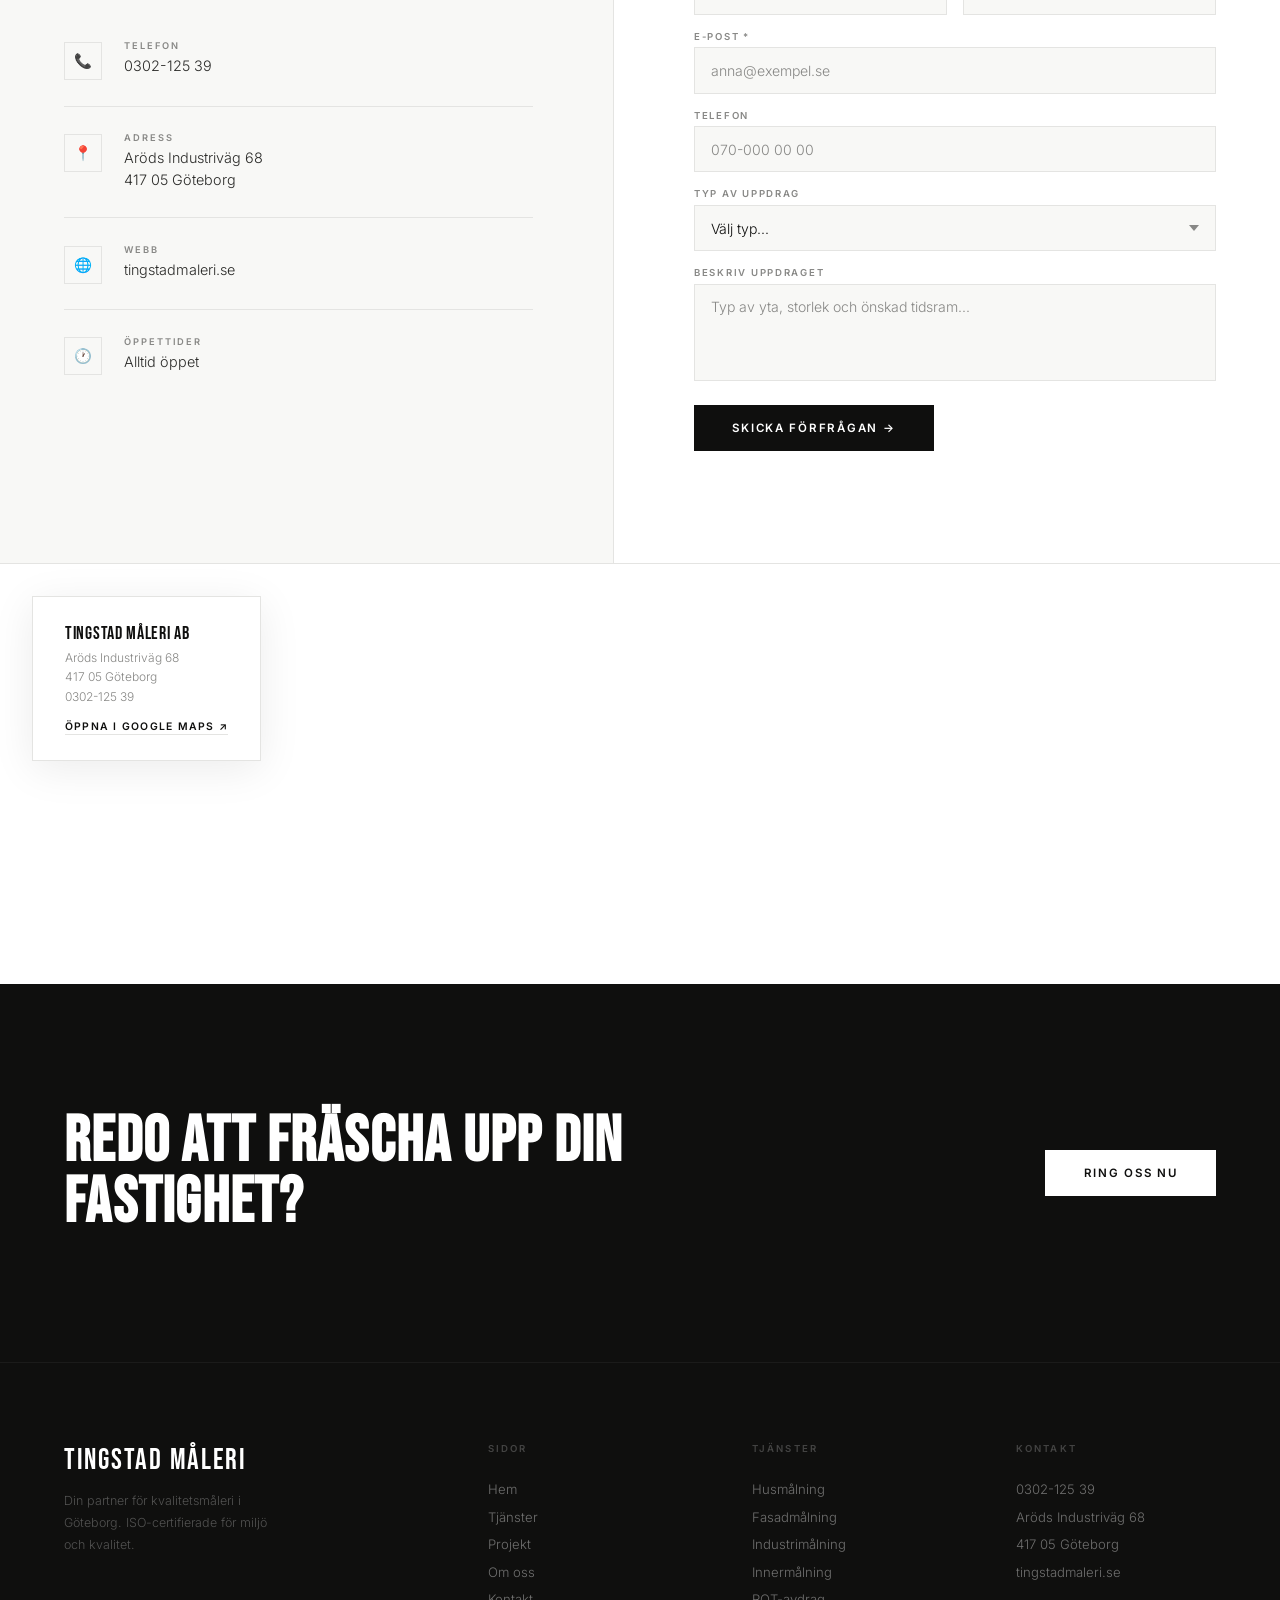
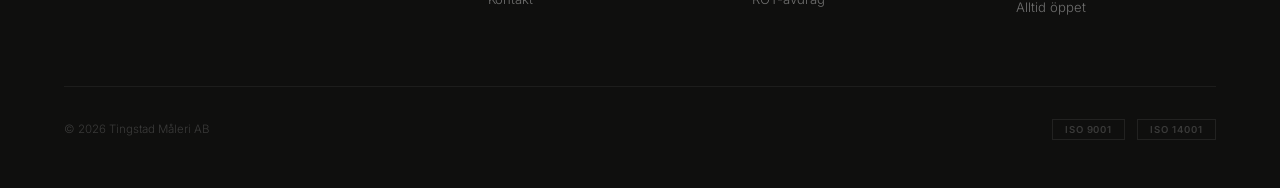
==== commit b80778fe: "Update index.html" ====
--- a/index.html
+++ b/index.html
@@ -4,174 +4,215 @@
     <meta charset="UTF-8">
     <meta name="viewport" content="width=device-width, initial-scale=1.0">
     <title>Tingstad Måleri AB | Professionell Målare i Göteborg</title>
-    
     <link rel="preconnect" href="https://fonts.googleapis.com">
     <link rel="preconnect" href="https://fonts.gstatic.com" crossorigin>
-    <link href="https://fonts.googleapis.com/css2?family=Bebas+Neue&family=Inter:wght@400;500;600&display=swap" rel="stylesheet">
-
+    <link href="https://fonts.googleapis.com/css2?family=Bebas+Neue&family=Inter:wght@300;400;500;600&display=swap" rel="stylesheet">
     <style>
-        :root {
-            --white: #ffffff;
-            --snow: #f8f8f8;
-            --light: #f0f0f0;
-            --border: #e2e2e2;
-            --muted: #666666;
-            --dark: #333333;
-            --black: #111111;
+        :root { --white:#fff; --snow:#f8f8f6; --light:#f0f0ee; --border:#e4e4e2; --muted:#888886; --dark:#2a2a28; --black:#0f0f0e; }
+        html{scroll-behavior:smooth}*,*::before,*::after{margin:0;padding:0;box-sizing:border-box}
+        body{font-family:'Inter',sans-serif;font-weight:300;color:var(--black);background:var(--white);-webkit-font-smoothing:antialiased}
+        a{text-decoration:none;transition:.2s}
+        .h-display{font-family:'Bebas Neue',sans-serif;line-height:.95;letter-spacing:.02em}
+        .label{font-size:.65rem;font-weight:600;text-transform:uppercase;letter-spacing:.22em;color:var(--muted);margin-bottom:1rem;display:flex;align-items:center;gap:.7rem}
+        .label::before{content:'';display:block;width:18px;height:1px;background:var(--muted)}
+        .grid-1px{display:grid;gap:1px;background:var(--border);border:1px solid var(--border)}
+        .btn{display:inline-block;font-size:.72rem;font-weight:600;letter-spacing:.15em;text-transform:uppercase;padding:1rem 2.4rem;border:none;cursor:pointer;transition:.2s;font-family:'Inter',sans-serif}
+        .btn-dark{background:var(--black);color:var(--white)}
+        .btn-dark:hover{background:var(--dark);transform:translateY(-1px)}
+        .btn-ghost{background:transparent;color:var(--black);border:1px solid var(--border)}
+        .btn-ghost:hover{border-color:var(--black)}
+        .btn-white{background:var(--white);color:var(--black)}
+        .btn-white:hover{background:var(--snow);transform:translateY(-1px)}
+
+        /* NAV */
+        nav{position:fixed;top:0;width:100%;height:68px;background:rgba(255,255,255,.96);backdrop-filter:blur(14px);display:flex;justify-content:space-between;align-items:center;padding:0 4rem;z-index:1000;border-bottom:1px solid var(--border)}
+        .nav-logo{font-family:'Bebas Neue',sans-serif;font-size:1.6rem;letter-spacing:.06em;color:var(--black)}
+        .nav-menu{display:flex;list-style:none;gap:.25rem;align-items:center}
+        .nav-menu a{font-size:.72rem;font-weight:500;text-transform:uppercase;letter-spacing:.12em;color:var(--muted);padding:.4rem .9rem}
+        .nav-menu a:hover,.nav-menu a.active{color:var(--black)}
+        .nav-btn{background:var(--black);color:var(--white)!important;padding:.55rem 1.4rem!important}
+        .nav-btn:hover{background:var(--dark)!important}
+        .progress-bar{position:fixed;top:68px;left:0;height:2px;background:var(--black);z-index:999;width:0;transition:width .1s}
+
+        /* HERO */
+        .hero{padding-top:68px;min-height:100vh;display:grid;grid-template-columns:1fr 1fr}
+        .hero-left{padding:7rem 4rem 5rem;display:flex;flex-direction:column;justify-content:space-between;border-right:1px solid var(--border)}
+        .hero-left h1{font-size:clamp(4.5rem,8.5vw,9.5rem);margin:1.5rem 0 2rem}
+        .hero-sub{font-size:.98rem;color:var(--muted);line-height:1.85;max-width:380px;margin-bottom:2.5rem;font-weight:300}
+        .hero-btns{display:flex;gap:1rem;flex-wrap:wrap;margin-bottom:4rem}
+        .hero-bottom{display:grid;grid-template-columns:repeat(3,1fr);border-top:1px solid var(--border);padding-top:2.5rem}
+        .hero-stat{padding-right:2rem}
+        .hero-stat+.hero-stat{padding-left:2rem;border-left:1px solid var(--border)}
+        .stat-num{font-family:'Bebas Neue',sans-serif;font-size:2.6rem;color:var(--black);line-height:1}
+        .stat-txt{font-size:.68rem;text-transform:uppercase;letter-spacing:.1em;color:var(--muted);margin-top:.3rem}
+        .hero-right{background:var(--snow);padding:3.5rem;display:flex;flex-direction:column;justify-content:flex-end;gap:3px}
+        .cert-row{display:grid;grid-template-columns:1fr 1fr;gap:3px}
+        .cert-box{background:var(--white);padding:2.2rem 2rem;border:1px solid var(--border);transition:background .2s}
+        .cert-box:hover{background:var(--light)}
+        .cert-num{font-family:'Bebas Neue',sans-serif;font-size:2rem;margin-bottom:.3rem}
+        .cert-name{font-size:.6rem;font-weight:600;text-transform:uppercase;letter-spacing:.16em;color:var(--muted);margin-bottom:.4rem}
+        .cert-desc{font-size:.78rem;color:var(--muted);line-height:1.55;font-weight:300}
+        .cbar{background:var(--black);padding:1.8rem 2rem;display:flex;justify-content:space-between;align-items:center}
+        .cbar-phone{font-family:'Bebas Neue',sans-serif;font-size:1.8rem;color:var(--white);letter-spacing:.06em}
+        .cbar-phone:hover{opacity:.7}
+        .cbar-lbl{font-size:.58rem;text-transform:uppercase;letter-spacing:.2em;color:rgba(255,255,255,.35);margin-bottom:.2rem}
+        .cbar-open{font-size:.78rem;color:rgba(255,255,255,.6)}
+
+        /* TICKER */
+        .ticker{background:var(--black);height:46px;display:flex;align-items:center;overflow:hidden}
+        .ticker-track{display:flex;gap:4rem;animation:scroll 22s linear infinite;white-space:nowrap}
+        @keyframes scroll{from{transform:translateX(0)}to{transform:translateX(-50%)}}
+        .ti{font-size:.68rem;font-weight:600;text-transform:uppercase;letter-spacing:.22em;color:rgba(255,255,255,.4);display:flex;align-items:center;gap:1rem;flex-shrink:0}
+        .td{width:3px;height:3px;background:rgba(255,255,255,.2);border-radius:50%}
+
+        /* SERVICES */
+        .services-section{padding:8rem 4rem;max-width:1380px;margin:0 auto}
+        .sec-hdr{display:flex;justify-content:space-between;align-items:flex-end;margin-bottom:4rem;padding-bottom:2rem;border-bottom:1px solid var(--border)}
+        .sec-hdr h2{font-size:clamp(2rem,3.5vw,3.5rem)}
+        .srv-grid{grid-template-columns:repeat(3,1fr)}
+        .srv{background:var(--white);padding:3rem 2.5rem;position:relative;overflow:hidden;transition:background .2s}
+        .srv:hover{background:var(--snow)}
+        .srv::after{content:'';position:absolute;bottom:0;left:0;height:2px;width:0;background:var(--black);transition:.4s ease}
+        .srv:hover::after{width:100%}
+        .srv-n{font-size:.6rem;font-weight:600;letter-spacing:.22em;color:var(--border);margin-bottom:2rem}
+        .srv-ico{font-size:1.6rem;margin-bottom:1.2rem}
+        .srv-t{font-family:'Bebas Neue',sans-serif;font-size:1.6rem;margin-bottom:.6rem}
+        .srv-d{font-size:.85rem;color:var(--muted);line-height:1.7;font-weight:300}
+
+        /* ABOUT */
+        .about-strip{background:var(--black);padding:6rem 4rem;border-top:1px solid #1a1a18;border-bottom:1px solid #1a1a18}
+        .about-inner{max-width:1380px;margin:0 auto;display:grid;grid-template-columns:1fr 1fr;gap:8rem;align-items:center}
+        .about-inner h2{font-size:clamp(2.5rem,4vw,4.5rem);color:var(--white);margin-top:1rem;margin-bottom:2rem}
+        .about-inner p{font-size:.95rem;color:rgba(255,255,255,.45);line-height:1.9;font-weight:300;margin-bottom:1rem}
+        .about-inner .label::before{background:rgba(255,255,255,.2)}
+        .about-inner .label{color:rgba(255,255,255,.25)}
+        .about-right{display:flex;flex-direction:column;gap:1px;background:rgba(255,255,255,.06);border:1px solid rgba(255,255,255,.06)}
+        .about-fact{background:rgba(255,255,255,.03);padding:2rem 2.5rem;display:flex;justify-content:space-between;align-items:center;border-bottom:1px solid rgba(255,255,255,.06);transition:background .2s}
+        .about-fact:last-child{border-bottom:none}
+        .about-fact:hover{background:rgba(255,255,255,.06)}
+        .fact-key{font-size:.65rem;font-weight:600;text-transform:uppercase;letter-spacing:.18em;color:rgba(255,255,255,.3)}
+        .fact-val{font-family:'Bebas Neue',sans-serif;font-size:1.3rem;letter-spacing:.04em;color:rgba(255,255,255,.75)}
+
+        /* PROJECTS */
+        .proj-section{background:var(--snow);padding:8rem 4rem;border-top:1px solid var(--border);border-bottom:1px solid var(--border)}
+        .proj-inner{max-width:1380px;margin:0 auto}
+        .proj-grid{grid-template-columns:repeat(3,1fr);margin-top:3rem}
+        .proj-card{background:var(--white);overflow:hidden}
+        .proj-img{aspect-ratio:4/3;background:var(--light);display:flex;align-items:center;justify-content:center;overflow:hidden}
+        .proj-img img{width:100%;height:100%;object-fit:cover;transition:transform .5s ease}
+        .proj-card:hover .proj-img img{transform:scale(1.04)}
+        .proj-empty{text-align:center;color:var(--border)}
+        .proj-empty span{font-size:2rem;display:block;margin-bottom:.5rem;opacity:.4}
+        .proj-empty small{font-size:.6rem;font-weight:600;letter-spacing:.2em;text-transform:uppercase}
+        .proj-info{padding:1.4rem 1.6rem;border-top:1px solid var(--border)}
+        .proj-cat{font-size:.6rem;font-weight:600;text-transform:uppercase;letter-spacing:.18em;color:var(--muted);margin-bottom:.25rem}
+        .proj-title{font-family:'Bebas Neue',sans-serif;font-size:1.1rem;letter-spacing:.03em}
+
+        /* REVIEWS */
+        .rev-section{padding:8rem 4rem;max-width:1380px;margin:0 auto}
+        .rev-grid{grid-template-columns:1fr 1fr}
+        .rev-cell{background:var(--white);padding:3rem}
+        .rev-stars{font-size:.9rem;color:var(--black);margin-bottom:1.4rem;letter-spacing:.08em}
+        .rev-body{font-size:.95rem;font-style:italic;color:var(--dark);line-height:1.85;margin-bottom:2rem;font-weight:300}
+        .rev-auth{display:flex;align-items:center;gap:1rem}
+        .rev-av{width:40px;height:40px;background:var(--black);color:var(--white);border-radius:50%;display:flex;align-items:center;justify-content:center;font-family:'Bebas Neue',sans-serif;font-size:1.1rem;flex-shrink:0}
+        .rev-name{font-size:.85rem;font-weight:500}
+        .rev-src{font-size:.72rem;color:var(--muted);margin-top:.1rem}
+
+        /* CONTACT */
+        .contact-section{background:var(--snow);border-top:1px solid var(--border)}
+        .contact-wrap{display:grid;grid-template-columns:1fr 1fr;max-width:1380px;margin:0 auto}
+        .contact-left{padding:7rem 5rem 7rem 4rem;border-right:1px solid var(--border)}
+        .contact-left h2{font-size:clamp(2.5rem,4vw,4.5rem);margin-top:1rem;margin-bottom:2.5rem}
+        .ci-list{display:flex;flex-direction:column;gap:0;margin-top:3rem}
+        .ci-row{display:flex;gap:1.4rem;align-items:flex-start;padding:1.6rem 0;border-bottom:1px solid var(--border)}
+        .ci-row:first-child{padding-top:0}
+        .ci-row:last-child{border-bottom:none}
+        .ci-icon{width:38px;height:38px;border:1px solid var(--border);display:flex;align-items:center;justify-content:center;font-size:.9rem;flex-shrink:0;margin-top:.1rem}
+        .ci-lbl{font-size:.58rem;font-weight:600;text-transform:uppercase;letter-spacing:.2em;color:var(--muted);margin-bottom:.25rem}
+        .ci-val{font-size:.9rem;color:var(--dark);line-height:1.55}
+        .ci-val a{color:var(--dark)}
+        .ci-val a:hover{color:var(--black)}
+        .contact-right{padding:7rem 4rem 7rem 5rem;background:var(--white)}
+        .contact-right h3{font-family:'Bebas Neue',sans-serif;font-size:2rem;letter-spacing:.03em;margin-top:.5rem;margin-bottom:.4rem}
+        .form-sub{font-size:.82rem;color:var(--muted);margin-bottom:2.5rem;font-weight:300}
+        .form{display:flex;flex-direction:column;gap:1rem}
+        .form-row{display:grid;grid-template-columns:1fr 1fr;gap:1rem}
+        .fg{display:flex;flex-direction:column;gap:.35rem}
+        .fg label{font-size:.6rem;font-weight:600;text-transform:uppercase;letter-spacing:.18em;color:var(--muted)}
+        .fg input,.fg select,.fg textarea{background:var(--snow);border:1px solid var(--border);color:var(--black);padding:.85rem 1rem;font-family:'Inter',sans-serif;font-size:.88rem;font-weight:300;outline:none;resize:none;appearance:none;-webkit-appearance:none;border-radius:0;transition:border-color .2s}
+        .fg input::placeholder,.fg textarea::placeholder{color:var(--muted)}
+        .fg input:focus,.fg select:focus,.fg textarea:focus{border-color:var(--black);background:var(--white)}
+        .fg select{cursor:pointer;background-image:url("data:image/svg+xml,%3Csvg xmlns='http://www.w3.org/2000/svg' width='10' height='6'%3E%3Cpath fill='%23888886' d='M5 6L0 0h10z'/%3E%3C/svg%3E");background-repeat:no-repeat;background-position:right 1rem center;background-color:var(--snow);padding-right:2.5rem}
+        .fg select option{background:var(--white)}
+        .form-submit{background:var(--black);color:var(--white);border:none;padding:1rem 2.4rem;font-family:'Inter',sans-serif;font-size:.72rem;font-weight:600;letter-spacing:.15em;text-transform:uppercase;cursor:pointer;align-self:flex-start;margin-top:.5rem;transition:.2s}
+        .form-submit:hover{background:var(--dark);transform:translateY(-1px)}
+        .form-ok{display:none;background:var(--light);border:1px solid var(--border);padding:1rem 1.5rem;font-size:.85rem;color:var(--dark);margin-bottom:1.5rem;font-weight:400}
+
+        /* MAP */
+        .map-wrap{position:relative;border-top:1px solid var(--border)}
+        .map-wrap iframe{display:block;width:100%;height:420px;border:none;filter:grayscale(20%) contrast(1.05)}
+        .map-card{position:absolute;top:2rem;left:2rem;background:var(--white);border:1px solid var(--border);padding:1.6rem 2rem;box-shadow:0 8px 40px rgba(0,0,0,.08);z-index:10;min-width:220px}
+        .map-name{font-family:'Bebas Neue',sans-serif;font-size:1.1rem;letter-spacing:.04em;margin-bottom:.25rem}
+        .map-addr{font-size:.75rem;color:var(--muted);line-height:1.65;font-weight:300}
+        .map-link{display:inline-block;margin-top:.8rem;font-size:.65rem;font-weight:600;letter-spacing:.12em;text-transform:uppercase;color:var(--black);border-bottom:1px solid var(--border);padding-bottom:1px;transition:border-color .2s}
+        .map-link:hover{border-color:var(--black)}
+
+        /* CTA */
+        .cta{background:var(--black);padding:8rem 4rem}
+        .cta-inner{max-width:1380px;margin:0 auto;display:flex;justify-content:space-between;align-items:center;gap:3rem}
+        .cta-inner h2{font-size:clamp(2.5rem,5vw,5.5rem);color:var(--white);max-width:680px}
+
+        /* FOOTER */
+        footer{background:var(--black);border-top:1px solid rgba(255,255,255,.05);padding:5rem 4rem 3rem}
+        .ft{max-width:1380px;margin:0 auto}
+        .ft-top{display:grid;grid-template-columns:1.8fr 1fr 1fr 1fr;gap:4rem;padding-bottom:4rem;border-bottom:1px solid rgba(255,255,255,.06)}
+        .ft-logo{font-family:'Bebas Neue',sans-serif;font-size:1.8rem;letter-spacing:.06em;color:var(--white);display:block;margin-bottom:.8rem}
+        .ft-tag{font-size:.78rem;color:rgba(255,255,255,.28);line-height:1.75;max-width:220px;font-weight:300}
+        .ft-col h5{font-size:.6rem;font-weight:600;text-transform:uppercase;letter-spacing:.22em;color:rgba(255,255,255,.22);margin-bottom:1.4rem}
+        .ft-col a,.ft-col span{display:block;font-size:.82rem;color:rgba(255,255,255,.4);line-height:2.1;font-weight:300;transition:color .2s}
+        .ft-col a:hover{color:var(--white)}
+        .ft-bot{display:flex;justify-content:space-between;align-items:center;padding-top:2rem}
+        .ft-copy{font-size:.72rem;color:rgba(255,255,255,.18)}
+        .ft-iso{display:flex;gap:.75rem}
+        .ft-iso span{font-size:.6rem;font-weight:600;letter-spacing:.1em;color:rgba(255,255,255,.18);border:1px solid rgba(255,255,255,.08);padding:.25rem .75rem}
+
+        /* MOBILE */
+        @media(max-width:1024px){
+            nav{padding:0 1.5rem}
+            .hero{grid-template-columns:1fr}
+            .hero-right{display:none}
+            .hero-left{padding:5rem 1.5rem}
+            .services-section,.rev-section,.cta,footer{padding:5rem 1.5rem}
+            .proj-section,.about-strip{padding:5rem 1.5rem}
+            .about-inner{grid-template-columns:1fr;gap:3rem}
+            .contact-wrap{grid-template-columns:1fr}
+            .contact-left{padding:4rem 1.5rem;border-right:none;border-bottom:1px solid var(--border)}
+            .contact-right{padding:4rem 1.5rem}
+            .ft-top{grid-template-columns:1fr 1fr;gap:2.5rem}
+            .ft-bot{flex-direction:column;gap:1rem;text-align:center}
+            .cta-inner{flex-direction:column;align-items:flex-start}
+            .sec-hdr{flex-direction:column;align-items:flex-start;gap:1.5rem}
         }
-
-        html { scroll-behavior: smooth; }
-        * { margin: 0; padding: 0; box-sizing: border-box; }
-        body { 
-            font-family: 'Inter', sans-serif; 
-            color: var(--black); 
-            line-height: 1.6;
-            background: var(--white);
-            -webkit-font-smoothing: antialiased;
-        }
-
-        a { text-decoration: none; transition: 0.2s; cursor: pointer; }
-
-        /* ── NAVIGERING ── */
-        nav {
-            position: fixed;
-            top: 0; width: 100%;
-            height: 70px;
-            background: rgba(255,255,255,0.95);
-            backdrop-filter: blur(10px);
-            display: flex;
-            justify-content: space-between;
-            align-items: center;
-            padding: 0 4rem;
-            z-index: 1000;
-            border-bottom: 1px solid var(--border);
-        }
-
-        .nav-logo { font-family: 'Bebas Neue', sans-serif; font-size: 1.8rem; letter-spacing: 0.05em; color: var(--black); }
-        .nav-menu { display: flex; list-style: none; gap: 2.5rem; align-items: center; }
-        .nav-menu a { font-size: 0.75rem; font-weight: 600; text-transform: uppercase; letter-spacing: 0.15em; color: var(--muted); }
-        .nav-menu a:hover, .nav-menu a.active { color: var(--black); }
-        .nav-btn { background: var(--black); color: var(--white) !important; padding: 0.8rem 1.5rem; }
-
-        /* ── KNAPPAR ── */
-        .btn-dark { background: var(--black); color: var(--white); padding: 1.2rem 2.5rem; font-size: 0.75rem; font-weight: 600; text-transform: uppercase; letter-spacing: 0.15em; display: inline-block; border: none; }
-        .btn-ghost { border: 1px solid var(--border); color: var(--black); padding: 1.2rem 2.5rem; font-size: 0.75rem; font-weight: 600; text-transform: uppercase; letter-spacing: 0.15em; display: inline-block; }
-        .btn-white { background: var(--white); color: var(--black); padding: 1.2rem 2.5rem; font-size: 0.75rem; font-weight: 600; text-transform: uppercase; letter-spacing: 0.15em; display: inline-block; }
-
-        /* ── HJÄLPKLASSER ── */
-        .grid-1px { display: grid; gap: 1px; background: var(--border); border: 1px solid var(--border); }
-        .label { font-size: 0.65rem; font-weight: 600; text-transform: uppercase; letter-spacing: 0.2em; color: var(--muted); margin-bottom: 1rem; }
-        .h-display { font-family: 'Bebas Neue', sans-serif; line-height: 0.95; letter-spacing: -0.01em; }
-
-        /* ── HERO ── */
-        .hero { padding-top: 70px; min-height: 100vh; display: grid; grid-template-columns: 1fr 1fr; }
-        .hero-left { padding: 7rem 4rem 5rem 4rem; display: flex; flex-direction: column; justify-content: space-between; border-right: 1px solid var(--border); }
-        .hero-left h1 { font-size: clamp(4rem, 8vw, 9rem); margin: 1.5rem 0 2rem; }
-        .hero-sub { font-size: 1rem; color: var(--muted); line-height: 1.8; max-width: 400px; margin-bottom: 2.5rem; }
-        .hero-btns { display: flex; gap: 1rem; flex-wrap: wrap; margin-bottom: 4rem; }
-        .hero-bottom { display: grid; grid-template-columns: 1fr 1fr 1fr; border-top: 1px solid var(--border); padding-top: 2.5rem; }
-        .hero-stat-item { padding-right: 2rem; }
-        .hero-stat-item + .hero-stat-item { padding-left: 2rem; border-left: 1px solid var(--border); }
-        .hero-stat-num { font-family: 'Bebas Neue', sans-serif; font-size: 2.5rem; color: var(--black); line-height: 1; }
-        .hero-stat-txt { font-size: 0.7rem; text-transform: uppercase; letter-spacing: 0.1em; color: var(--muted); margin-top: 0.4rem; }
-        .hero-right { background: var(--snow); padding: 4rem; display: flex; flex-direction: column; justify-content: flex-end; gap: 3px; }
-        .cert-row { display: grid; grid-template-columns: 1fr 1fr; gap: 3px; }
-        .cert-box { background: var(--white); padding: 2.5rem 2rem; border: 1px solid var(--border); }
-        .cert-box-num { font-family: 'Bebas Neue', sans-serif; font-size: 2rem; margin-bottom: 0.5rem; }
-        .cert-box-name { font-size: 0.65rem; font-weight: 600; text-transform: uppercase; letter-spacing: 0.15em; color: var(--muted); margin-bottom: 0.5rem; }
-        .cert-box-desc { font-size: 0.8rem; color: var(--muted); }
-        .contact-bar { background: var(--black); padding: 2rem; display: flex; justify-content: space-between; align-items: center; }
-        .contact-bar-phone { font-family: 'Bebas Neue', sans-serif; font-size: 1.8rem; color: var(--white); letter-spacing: 0.05em; }
-        .contact-bar-label { font-size: 0.6rem; text-transform: uppercase; color: rgba(255,255,255,0.4); margin-bottom: 0.2rem; }
-        .contact-bar-open { font-size: 0.8rem; color: rgba(255,255,255,0.7); }
-
-        /* ── TICKER ── */
-        .ticker { background: var(--black); height: 50px; display: flex; align-items: center; overflow: hidden; }
-        .ticker-track { display: flex; gap: 4rem; animation: ticker 25s linear infinite; white-space: nowrap; }
-        @keyframes ticker { from { transform: translateX(0); } to { transform: translateX(-50%); } }
-        .ticker-item { font-size: 0.7rem; font-weight: 600; text-transform: uppercase; letter-spacing: 0.2em; color: rgba(255,255,255,0.5); display: flex; align-items: center; gap: 1rem; }
-        .ticker-sep { width: 4px; height: 4px; background: rgba(255,255,255,0.3); border-radius: 50%; }
-
-        /* ── SERVICES ── */
-        .services-section { padding: 8rem 4rem; max-width: 1400px; margin: 0 auto; }
-        .section-hdr { display: flex; justify-content: space-between; align-items: flex-end; margin-bottom: 4rem; padding-bottom: 2rem; border-bottom: 1px solid var(--border); }
-        .srv-grid { grid-template-columns: repeat(3, 1fr); }
-        .srv-cell { background: var(--white); padding: 3.5rem 2.5rem; position: relative; }
-        .srv-cell:hover { background: var(--snow); }
-        .srv-cell::after { content: ''; position: absolute; bottom: 0; left: 0; height: 3px; width: 0; background: var(--black); transition: 0.4s; }
-        .srv-cell:hover::after { width: 100%; }
-        .srv-n { font-size: 0.65rem; font-weight: 600; color: var(--border); margin-bottom: 2rem; letter-spacing: 0.2em; }
-        .srv-icon { font-size: 1.8rem; margin-bottom: 1.5rem; }
-        .srv-title { font-family: 'Bebas Neue', sans-serif; font-size: 1.8rem; margin-bottom: 0.8rem; }
-        .srv-desc { font-size: 0.9rem; color: var(--muted); }
-
-        /* ── PROJECTS ── */
-        .projects-teaser { background: var(--snow); padding: 8rem 4rem; border-top: 1px solid var(--border); border-bottom: 1px solid var(--border); }
-        .projects-teaser-inner { max-width: 1400px; margin: 0 auto; }
-        .proj-thumb-row { grid-template-columns: repeat(3, 1fr); margin-top: 3rem; }
-        .proj-thumb { background: var(--white); aspect-ratio: 4/3; display: flex; align-items: center; justify-content: center; overflow: hidden; }
-        .proj-thumb-empty { text-align: center; color: var(--border); }
-        .proj-thumb-empty span { font-size: 2.5rem; display: block; margin-bottom: 0.5rem; }
-
-        /* ── MAP SECTION ── */
-        .map-section {
-            background: var(--white);
-            border-top: 1px solid var(--border);
-        }
-        .map-container {
-            width: 100%;
-            height: 450px;
-            filter: grayscale(1) invert(0.05); /* Snygg stilren karta */
-            border: none;
-        }
-
-        /* ── REVIEWS ── */
-        .reviews-section { padding: 8rem 4rem; max-width: 1400px; margin: 0 auto; }
-        .reviews-grid { grid-template-columns: 1fr 1fr; }
-        .review-cell { background: var(--white); padding: 3.5rem; }
-        .review-stars { color: #f2b01e; margin-bottom: 1.5rem; font-size: 0.8rem; }
-        .review-body { font-size: 1rem; font-style: italic; color: var(--dark); margin-bottom: 2.5rem; line-height: 1.8; }
-        .review-author { display: flex; align-items: center; gap: 1rem; }
-        .review-av { width: 45px; height: 45px; background: var(--black); color: var(--white); border-radius: 50%; display: flex; align-items: center; justify-content: center; font-family: 'Bebas Neue', sans-serif; font-size: 1.2rem; }
-
-        /* ── CTA ── */
-        .cta-strip { background: var(--black); padding: 8rem 4rem; }
-        .cta-strip-inner { max-width: 1400px; margin: 0 auto; display: flex; justify-content: space-between; align-items: center; }
-        .cta-strip h2 { font-size: clamp(2.5rem, 5vw, 5rem); color: var(--white); max-width: 700px; }
-
-        /* ── FOOTER ── */
-        footer { background: var(--white); padding: 6rem 4rem 3rem; border-top: 1px solid var(--border); }
-        .footer-top { display: grid; grid-template-columns: 2fr 1fr 1fr 1.5fr; gap: 4rem; max-width: 1400px; margin: 0 auto 6rem; }
-        .footer-logo { font-family: 'Bebas Neue', sans-serif; font-size: 2rem; display: block; margin-bottom: 1.5rem; }
-        .footer-col h5 { font-size: 0.7rem; text-transform: uppercase; letter-spacing: 0.2em; margin-bottom: 2rem; color: var(--black); }
-        .footer-col a, .footer-col span { display: block; margin-bottom: 0.8rem; color: var(--muted); font-size: 0.85rem; }
-        .footer-bottom { border-top: 1px solid var(--border); padding-top: 2rem; max-width: 1400px; margin: 0 auto; display: flex; justify-content: space-between; align-items: center; }
-        .footer-copy { font-size: 0.75rem; color: var(--muted); }
-
-        /* ── MOBILE FIXES ── */
-        @media (max-width: 1024px) {
-            nav { padding: 0 2rem; }
-            .hero { grid-template-columns: 1fr; }
-            .hero-right { display: none; }
-            .hero-left { padding: 5rem 2rem; }
-            .services-section, .projects-teaser, .reviews-section, .cta-strip, footer { padding: 5rem 2rem; }
-            .footer-top { grid-template-columns: 1fr 1fr; }
-            .cta-strip-inner { flex-direction: column; align-items: flex-start; gap: 3rem; }
-        }
-        @media (max-width: 768px) {
-            .srv-grid, .proj-thumb-row, .reviews-grid { grid-template-columns: 1fr; }
-            .nav-menu { display: none; }
+        @media(max-width:768px){
+            .nav-menu{display:none}
+            .srv-grid,.rev-grid,.proj-grid{grid-template-columns:1fr}
+            .form-row{grid-template-columns:1fr}
+            .map-wrap iframe{height:300px}
         }
     </style>
 </head>
 <body>
 
+<div class="progress-bar" id="prog"></div>
+
 <nav>
     <a class="nav-logo" href="#">Tingstad Måleri</a>
     <ul class="nav-menu">
         <li><a href="#" class="active">Hem</a></li>
+        <li><a href="#tjanster">Tjänster</a></li>
         <li><a href="#projekt">Projekt</a></li>
-        <li><a href="#tjanster">Tjänster</a></li>
+        <li><a href="#om">Om oss</a></li>
         <li><a href="#kontakt" class="nav-btn">Kontakt</a></li>
     </ul>
 </nav>
@@ -181,102 +222,230 @@
         <div>
             <div class="label">ISO 9001 &amp; 14001 Certifierade</div>
             <h1 class="h-display">Tingstad<br>Måleri.</h1>
-            <p class="hero-sub">Alla typer av måleriuppdrag i Göteborg och omnejd. Hög kvalitet, licensierade hantverkare, alltid tillgängliga.</p>
+            <p class="hero-sub">Alla typer av måleriuppdrag i Göteborg och omnejd. Licensierade hantverkare, hög kvalitet och alltid tillgängliga.</p>
             <div class="hero-btns">
-                <a href="#kontakt" class="btn-dark">Begär offert</a>
-                <a href="#projekt" class="btn-ghost">Se projekt</a>
+                <a href="#kontakt" class="btn btn-dark">Begär offert</a>
+                <a href="#projekt" class="btn btn-ghost">Se projekt</a>
             </div>
         </div>
         <div class="hero-bottom">
-            <div class="hero-stat-item"><div class="hero-stat-num">ISO</div><div class="hero-stat-txt">Certifierade</div></div>
-            <div class="hero-stat-item"><div class="hero-stat-num">80%</div><div class="hero-stat-txt">Rekommenderar oss</div></div>
-            <div class="hero-stat-item"><div class="hero-stat-num">24/7</div><div class="hero-stat-txt">Alltid öppet</div></div>
+            <div class="hero-stat"><div class="stat-num">ISO</div><div class="stat-txt">Certifierade</div></div>
+            <div class="hero-stat"><div class="stat-num">80%</div><div class="stat-txt">Rekommenderar oss</div></div>
+            <div class="hero-stat"><div class="stat-num">24/7</div><div class="stat-txt">Alltid öppet</div></div>
         </div>
     </div>
     <div class="hero-right">
         <div class="cert-row">
-            <div class="cert-box"><div class="cert-box-num">9001</div><div class="cert-box-name">Kvalitet</div><div class="cert-box-desc">Kvalitetsstyrning på varje uppdrag.</div></div>
-            <div class="cert-box"><div class="cert-box-num">14001</div><div class="cert-box-name">Miljö</div><div class="cert-box-desc">Hållbara produkter och miljöarbete.</div></div>
-            <div class="cert-box"><div class="cert-box-num">100%</div><div class="cert-box-name">Licensierat</div><div class="cert-box-desc">Auktoriserade och utbildade målare.</div></div>
-            <div class="cert-box"><div class="cert-box-num">ROT</div><div class="cert-box-name">Avdrag</div><div class="cert-box-desc">Vi sköter allt med ROT-avdraget.</div></div>
-        </div>
-        <div class="contact-bar">
-            <div><div class="contact-bar-label">Ring oss direkt</div><a href="tel:030212539" class="contact-bar-phone">0302-125 39</a></div>
-            <div style="text-align: right;"><div class="contact-bar-label">Öppettider</div><div class="contact-bar-open">Alltid öppet</div></div>
+            <div class="cert-box"><div class="cert-num">9001</div><div class="cert-name">ISO Kvalitet</div><div class="cert-desc">Systematisk kvalitetsstyrning på varje uppdrag.</div></div>
+            <div class="cert-box"><div class="cert-num">14001</div><div class="cert-name">ISO Miljö</div><div class="cert-desc">Hållbara produkter och certifierat miljöarbete.</div></div>
+            <div class="cert-box"><div class="cert-num">100%</div><div class="cert-name">Licensierat</div><div class="cert-desc">Auktoriserade och utbildade målare.</div></div>
+            <div class="cert-box"><div class="cert-num">ROT</div><div class="cert-name">Avdrag</div><div class="cert-desc">Vi sköter ROT-avdraget direkt på fakturan.</div></div>
+        </div>
+        <div class="cbar">
+            <div><div class="cbar-lbl">Ring oss direkt</div><a href="tel:030212539" class="cbar-phone">0302-125 39</a></div>
+            <div style="text-align:right"><div class="cbar-lbl">Öppettider</div><div class="cbar-open">Alltid öppet</div></div>
         </div>
     </div>
 </section>
 
 <div class="ticker">
     <div class="ticker-track">
-        <span class="ticker-item">Husmålning<span class="ticker-sep"></span></span>
-        <span class="ticker-item">Fasadmålning<span class="ticker-sep"></span></span>
-        <span class="ticker-item">Innermålning<span class="ticker-sep"></span></span>
-        <span class="ticker-item">Industrimålning<span class="ticker-sep"></span></span>
-        <span class="ticker-item">Tapetsering<span class="ticker-sep"></span></span>
-        <span class="ticker-item">ROT-avdrag<span class="ticker-sep"></span></span>
-        <span class="ticker-item">Husmålning<span class="ticker-sep"></span></span>
-        <span class="ticker-item">Fasadmålning<span class="ticker-sep"></span></span>
-        <span class="ticker-item">Innermålning<span class="ticker-sep"></span></span>
-        <span class="ticker-item">Industrimålning<span class="ticker-sep"></span></span>
+        <span class="ti">Husmålning<span class="td"></span></span>
+        <span class="ti">Fasadmålning<span class="td"></span></span>
+        <span class="ti">Innermålning<span class="td"></span></span>
+        <span class="ti">Industrimålning<span class="td"></span></span>
+        <span class="ti">Tapetsering<span class="td"></span></span>
+        <span class="ti">ROT-avdrag<span class="td"></span></span>
+        <span class="ti">Spackling<span class="td"></span></span>
+        <span class="ti">Träskydd<span class="td"></span></span>
+        <span class="ti">Husmålning<span class="td"></span></span>
+        <span class="ti">Fasadmålning<span class="td"></span></span>
+        <span class="ti">Innermålning<span class="td"></span></span>
+        <span class="ti">Industrimålning<span class="td"></span></span>
+        <span class="ti">Tapetsering<span class="td"></span></span>
+        <span class="ti">ROT-avdrag<span class="td"></span></span>
+        <span class="ti">Spackling<span class="td"></span></span>
+        <span class="ti">Träskydd<span class="td"></span></span>
     </div>
 </div>
 
 <div class="services-section" id="tjanster">
-    <div class="section-hdr"><div><div class="label">Tjänster</div><h2 class="h-display">Vad vi utför</h2></div><a href="#kontakt" class="btn-ghost">Begär offert</a></div>
+    <div class="sec-hdr">
+        <div><div class="label">Tjänster</div><h2 class="h-display">Vad vi utför</h2></div>
+        <a href="#kontakt" class="btn btn-ghost">Begär offert</a>
+    </div>
     <div class="grid-1px srv-grid">
-        <div class="srv-cell"><div class="srv-n">01</div><div class="srv-icon">🏠</div><div class="srv-title">Husmålning</div><p class="srv-desc">In- och utvändigt för villor och radhus.</p></div>
-        <div class="srv-cell"><div class="srv-n">02</div><div class="srv-icon">🏢</div><div class="srv-title">Fasadmålning</div><p class="srv-desc">Vi skyddar fastigheten mot väder och vind.</p></div>
-        <div class="srv-cell"><div class="srv-n">03</div><div class="srv-icon">🏭</div><div class="srv-title">Industri</div><p class="srv-desc">Korrosionsskydd och specialbehandlingar.</p></div>
-        <div class="srv-cell"><div class="srv-n">04</div><div class="srv-icon">🖌️</div><div class="srv-title">Innermålning</div><p class="srv-desc">Precision och finish för varje rum.</p></div>
-        <div class="srv-cell"><div class="srv-n">05</div><div class="srv-icon">🌿</div><div class="srv-title">Miljöfokus</div><p class="srv-desc">Miljögodkända färger och minimalt svinn.</p></div>
-        <div class="srv-cell"><div class="srv-n">06</div><div class="srv-icon">🏷️</div><div class="srv-title">ROT-avdrag</div><p class="srv-desc">Smidig hantering direkt på fakturan.</p></div>
-    </div>
-</div>
-
-<div class="projects-teaser" id="projekt">
-    <div class="projects-teaser-inner">
-        <div class="section-hdr"><div><div class="label">Portfolio</div><h2 class="h-display">Referenser</h2></div></div>
-        <div class="grid-1px proj-thumb-row">
-            <div class="proj-thumb"><div class="proj-thumb-empty"><span>🖼</span><div class="label" style="margin:0">Referens 1</div></div></div>
-            <div class="proj-thumb"><div class="proj-thumb-empty"><span>🖼</span><div class="label" style="margin:0">Referens 2</div></div></div>
-            <div class="proj-thumb"><div class="proj-thumb-empty"><span>🖼</span><div class="label" style="margin:0">Referens 3</div></div></div>
-        </div>
-    </div>
-</div>
-
-<div class="reviews-section">
-    <div class="grid-1px reviews-grid">
-        <div class="review-cell"><div class="review-stars">★★★★★</div><p class="review-body">"Professionella och noggranna. Städade efter sig varje dag. Resultatet blev perfekt!"</p><div class="review-author"><div class="review-av">A</div><div><div class="review-name">Anna L.</div><div class="review-src">Göteborg</div></div></div></div>
-        <div class="review-cell"><div class="review-stars">★★★★★</div><p class="review-body">"Snabbt, smidigt och snyggt. Höll både budget och tidsplan för fasadmålningen."</p><div class="review-author"><div class="review-av">M</div><div><div class="review-name">Mikael S.</div><div class="review-src">Mölndal</div></div></div></div>
-    </div>
-</div>
-
-<section class="map-section">
-    <iframe 
-        class="map-container" 
-        src="https://www.google.com/maps/embed?pb=!1m18!1m12!1m3!1d2130.4357561914283!2d11.9472911!3d57.7335198!2m3!1f0!2f0!3f0!3m2!1i1024!2i768!4f13.1!3m3!1m2!1s0x464ff5303c23337f%3A0xe9628045610214a!2zQXLDtmRzIEluZHVzdHJpd GillesIDY4LCA0MTcgMDUgR8dGVib3Jn!5e0!3m2!1ssv!2sse!4v1710000000000!5m2!1ssv!2sse" 
-        allowfullscreen="" 
-        loading="lazy" 
-        referrerpolicy="no-referrer-when-downgrade">
+        <div class="srv"><div class="srv-n">01</div><div class="srv-ico">🏠</div><div class="srv-t">Husmålning</div><p class="srv-d">In- och utvändigt för villor, radhus och bostadsrätter med noggrant utförande.</p></div>
+        <div class="srv"><div class="srv-n">02</div><div class="srv-ico">🏢</div><div class="srv-t">Fasadmålning</div><p class="srv-d">Vi skyddar och förnyar fasaden för lång hållbarhet och fräscht utseende.</p></div>
+        <div class="srv"><div class="srv-n">03</div><div class="srv-ico">🏭</div><div class="srv-t">Industrimålning</div><p class="srv-d">Korrosionsskydd, golvmålning och specialbehandlingar för industrifastigheter.</p></div>
+        <div class="srv"><div class="srv-n">04</div><div class="srv-ico">🖌️</div><div class="srv-t">Innermålning</div><p class="srv-d">Spackling, grundning och slutstrykning. Precision och finish i varje rum.</p></div>
+        <div class="srv"><div class="srv-n">05</div><div class="srv-ico">🌿</div><div class="srv-t">Miljöfokus</div><p class="srv-d">ISO 14001-certifierat. Alltid miljögodkända produkter och minimalt svinn.</p></div>
+        <div class="srv"><div class="srv-n">06</div><div class="srv-ico">🏷️</div><div class="srv-t">ROT-avdrag</div><p class="srv-d">Vi hanterar ROT-avdraget smidigt direkt på fakturan – maximalt utnyttjat.</p></div>
+    </div>
+</div>
+
+<div class="about-strip" id="om">
+    <div class="about-inner">
+        <div>
+            <div class="label">Om oss</div>
+            <h2 class="h-display">Hantverkare du kan lita på.</h2>
+            <p>Tingstad Måleri AB är ett etablerat måleriföretag i Göteborg. Vi utför alla typer av måleriuppdrag för privatpersoner, bostadsrättsföreningar och företag i hela regionen.</p>
+            <p>Med ISO-certifiering för både kvalitet och miljö tar vi varje uppdrag på allvar – från offert till slutbesiktning.</p>
+            <div style="margin-top:2.5rem"><a href="#kontakt" class="btn btn-white">Kontakta oss</a></div>
+        </div>
+        <div class="about-right">
+            <div class="about-fact"><span class="fact-key">Certifiering</span><span class="fact-val">ISO 9001 &amp; 14001</span></div>
+            <div class="about-fact"><span class="fact-key">Öppettider</span><span class="fact-val">Alltid öppet</span></div>
+            <div class="about-fact"><span class="fact-key">Telefon</span><span class="fact-val">0302-125 39</span></div>
+            <div class="about-fact"><span class="fact-key">Adress</span><span class="fact-val">Aröds Industriväg 68</span></div>
+            <div class="about-fact"><span class="fact-key">Ort</span><span class="fact-val">Göteborg</span></div>
+            <div class="about-fact"><span class="fact-key">Webb</span><span class="fact-val">tingstadmaleri.se</span></div>
+            <div class="about-fact"><span class="fact-key">Rekommenderar</span><span class="fact-val">80% av kunder</span></div>
+        </div>
+    </div>
+</div>
+
+<div class="proj-section" id="projekt">
+    <div class="proj-inner">
+        <div class="sec-hdr">
+            <div><div class="label">Portfolio</div><h2 class="h-display">Utvalda arbeten</h2></div>
+        </div>
+        <div class="grid-1px proj-grid">
+            <div class="proj-card">
+                <div class="proj-img">
+                    <!-- Ersätt med: <img src="bild1.jpg" alt="Beskrivning"> -->
+                    <div class="proj-empty"><span>🖼</span><small>Referensbild 1</small></div>
+                </div>
+                <div class="proj-info"><div class="proj-cat">Fasadmålning</div><div class="proj-title">Projekt 1 — Lägg till namn</div></div>
+            </div>
+            <div class="proj-card">
+                <div class="proj-img">
+                    <div class="proj-empty"><span>🖼</span><small>Referensbild 2</small></div>
+                </div>
+                <div class="proj-info"><div class="proj-cat">Husmålning</div><div class="proj-title">Projekt 2 — Lägg till namn</div></div>
+            </div>
+            <div class="proj-card">
+                <div class="proj-img">
+                    <div class="proj-empty"><span>🖼</span><small>Referensbild 3</small></div>
+                </div>
+                <div class="proj-info"><div class="proj-cat">Innermålning</div><div class="proj-title">Projekt 3 — Lägg till namn</div></div>
+            </div>
+        </div>
+    </div>
+</div>
+
+<div class="rev-section">
+    <div class="sec-hdr">
+        <div><div class="label">Recensioner</div><h2 class="h-display">Vad kunderna säger</h2></div>
+        <div style="text-align:right">
+            <div style="font-family:'Bebas Neue',sans-serif;font-size:3rem;line-height:1">80%</div>
+            <div style="font-size:.65rem;text-transform:uppercase;letter-spacing:.12em;color:var(--muted)">Rekommenderar · 6 recensioner</div>
+        </div>
+    </div>
+    <div class="grid-1px rev-grid">
+        <div class="rev-cell"><div class="rev-stars">★★★★★</div><p class="rev-body">"Professionella och noggranna. Städade efter sig varje dag. Resultatet blev perfekt – exakt vad vi hade hoppats på!"</p><div class="rev-auth"><div class="rev-av">A</div><div><div class="rev-name">Anna L.</div><div class="rev-src">Google · Göteborg</div></div></div></div>
+        <div class="rev-cell"><div class="rev-stars">★★★★★</div><p class="rev-body">"Snabbt, smidigt och snyggt resultat. Höll både budget och tidsplan för fasadmålningen. Kan varmt rekommendera!"</p><div class="rev-auth"><div class="rev-av">M</div><div><div class="rev-name">Mikael S.</div><div class="rev-src">Google · Mölndal</div></div></div></div>
+        <div class="rev-cell"><div class="rev-stars">★★★★☆</div><p class="rev-body">"Duktiga hantverkare med stor yrkeserfarenhet. Bra kommunikation under hela projektet. Nöjd med slutresultatet."</p><div class="rev-auth"><div class="rev-av">K</div><div><div class="rev-name">Karin B.</div><div class="rev-src">Google · Göteborg</div></div></div></div>
+        <div class="rev-cell"><div class="rev-stars">★★★★★</div><p class="rev-body">"Anlitade dem för innermålning av hela huset. Noggranna, punktliga och levererade precis vad de lovade. Rekommenderas!"</p><div class="rev-auth"><div class="rev-av">P</div><div><div class="rev-name">Per H.</div><div class="rev-src">Google · Partille</div></div></div></div>
+    </div>
+</div>
+
+<div class="contact-section" id="kontakt">
+    <div class="contact-wrap">
+        <div class="contact-left">
+            <div class="label">Kontakt</div>
+            <h2 class="h-display">Hör av dig.</h2>
+            <p style="font-size:.92rem;color:var(--muted);line-height:1.8;font-weight:300;max-width:380px">Vi utför alla typer av måleriuppdrag. Kontakta oss för en kostnadsfri offert – vi återkommer inom 24 timmar.</p>
+            <div class="ci-list">
+                <div class="ci-row"><div class="ci-icon">📞</div><div><div class="ci-lbl">Telefon</div><div class="ci-val"><a href="tel:030212539">0302-125 39</a></div></div></div>
+                <div class="ci-row"><div class="ci-icon">📍</div><div><div class="ci-lbl">Adress</div><div class="ci-val">Aröds Industriväg 68<br>417 05 Göteborg</div></div></div>
+                <div class="ci-row"><div class="ci-icon">🌐</div><div><div class="ci-lbl">Webb</div><div class="ci-val"><a href="https://tingstadmaleri.se" target="_blank">tingstadmaleri.se</a></div></div></div>
+                <div class="ci-row"><div class="ci-icon">🕐</div><div><div class="ci-lbl">Öppettider</div><div class="ci-val">Alltid öppet</div></div></div>
+            </div>
+        </div>
+        <div class="contact-right">
+            <div class="label">Offertförfrågan</div>
+            <h3>Begär offert</h3>
+            <p class="form-sub">Vi återkommer med en kostnadsfri offert inom 24 timmar.</p>
+            <div id="formOk" class="form-ok">✓ Tack! Vi återkommer med en offert inom kort.</div>
+            <div class="form" id="theForm">
+                <div class="form-row">
+                    <div class="fg"><label>Förnamn *</label><input type="text" id="fn" placeholder="Anna"></div>
+                    <div class="fg"><label>Efternamn</label><input type="text" placeholder="Andersson"></div>
+                </div>
+                <div class="fg"><label>E-post *</label><input type="email" id="em" placeholder="anna@exempel.se"></div>
+                <div class="fg"><label>Telefon</label><input type="tel" placeholder="070-000 00 00"></div>
+                <div class="fg">
+                    <label>Typ av uppdrag</label>
+                    <select>
+                        <option value="">Välj typ...</option>
+                        <option>Husmålning – invändigt</option>
+                        <option>Husmålning – utvändigt</option>
+                        <option>Fasadmålning</option>
+                        <option>Industrimålning</option>
+                        <option>ROT-arbete</option>
+                        <option>Tapetsering</option>
+                        <option>Övrigt</option>
+                    </select>
+                </div>
+                <div class="fg"><label>Beskriv uppdraget</label><textarea rows="4" placeholder="Typ av yta, storlek och önskad tidsram..."></textarea></div>
+                <button class="form-submit" onclick="sendIt()">Skicka förfrågan →</button>
+            </div>
+        </div>
+    </div>
+</div>
+
+<div class="map-wrap">
+    <iframe
+        src="https://www.google.com/maps/embed?pb=!1m18!1m12!1m3!1d2130.4357561914283!2d11.9472911!3d57.7335198!2m3!1f0!2f0!3f0!3m2!1i1024!2i768!4f13.1!3m3!1m2!1s0x464ff5303c23337f%3A0xe9628045610214a!2sAr%C3%B6ds+Industriv%C3%A4g+68%2C+417+05+G%C3%B6teborg!5e0!3m2!1ssv!2sse!4v1710000000000!5m2!1ssv!2sse"
+        allowfullscreen="" loading="lazy" referrerpolicy="no-referrer-when-downgrade"
+        title="Tingstad Måleri AB">
     </iframe>
-</section>
-
-<div class="cta-strip" id="contact">
-    <div class="cta-strip-inner">
+    <div class="map-card">
+        <div class="map-name">Tingstad Måleri AB</div>
+        <div class="map-addr">Aröds Industriväg 68<br>417 05 Göteborg<br>0302-125 39</div>
+        <a class="map-link" href="https://maps.google.com/?q=Aröds+Industriväg+68+Göteborg" target="_blank">Öppna i Google Maps ↗</a>
+    </div>
+</div>
+
+<div class="cta">
+    <div class="cta-inner">
         <h2 class="h-display">Redo att fräscha upp din fastighet?</h2>
-        <a href="tel:030212539" class="btn-white">Ring oss nu</a>
-    </div>
-</div>
-
-<footer id="kontakt">
-    <div class="footer-top">
-        <div><span class="footer-logo">Tingstad Måleri</span><p class="footer-tagline">Din partner för kvalitetsmåleri i Göteborg. ISO-certifierade för miljö och kvalitet.</p></div>
-        <div class="footer-col"><h5>Sidor</h5><a href="#">Hem</a><a href="#projekt">Projekt</a><a href="#tjanster">Tjänster</a></div>
-        <div class="footer-col"><h5>Kontakt</h5><a href="tel:030212539">0302-125 39</a><span>Aröds Industriväg 68</span><span>417 05 Göteborg</span></div>
-    </div>
-    <div class="footer-bottom"><span class="footer-copy">© 2026 Tingstad Måleri AB</span><div class="footer-iso"><span>ISO 9001</span><span>ISO 14001</span></div></div>
+        <a href="tel:030212539" class="btn btn-white">Ring oss nu</a>
+    </div>
+</div>
+
+<footer>
+    <div class="ft">
+        <div class="ft-top">
+            <div>
+                <span class="ft-logo">Tingstad Måleri</span>
+                <p class="ft-tag">Din partner för kvalitetsmåleri i Göteborg. ISO-certifierade för miljö och kvalitet.</p>
+            </div>
+            <div class="ft-col"><h5>Sidor</h5><a href="#">Hem</a><a href="#tjanster">Tjänster</a><a href="#projekt">Projekt</a><a href="#om">Om oss</a><a href="#kontakt">Kontakt</a></div>
+            <div class="ft-col"><h5>Tjänster</h5><span>Husmålning</span><span>Fasadmålning</span><span>Industrimålning</span><span>Innermålning</span><span>ROT-avdrag</span></div>
+            <div class="ft-col"><h5>Kontakt</h5><a href="tel:030212539">0302-125 39</a><span>Aröds Industriväg 68</span><span>417 05 Göteborg</span><a href="https://tingstadmaleri.se" target="_blank">tingstadmaleri.se</a><span style="margin-top:.5rem">Alltid öppet</span></div>
+        </div>
+        <div class="ft-bot">
+            <span class="ft-copy">© 2026 Tingstad Måleri AB</span>
+            <div class="ft-iso"><span>ISO 9001</span><span>ISO 14001</span></div>
+        </div>
+    </div>
 </footer>
 
+<script>
+    window.addEventListener('scroll', () => {
+        const s = document.documentElement.scrollTop;
+        const h = document.documentElement.scrollHeight - document.documentElement.clientHeight;
+        document.getElementById('prog').style.width = (s / h * 100) + '%';
+    });
+    function sendIt() {
+        if (!document.getElementById('fn').value.trim() || !document.getElementById('em').value.trim()) {
+            alert('Fyll i namn och e-postadress.'); return;
+        }
+        document.getElementById('theForm').style.display = 'none';
+        document.getElementById('formOk').style.display = 'block';
+    }
+</script>
 </body>
 </html>
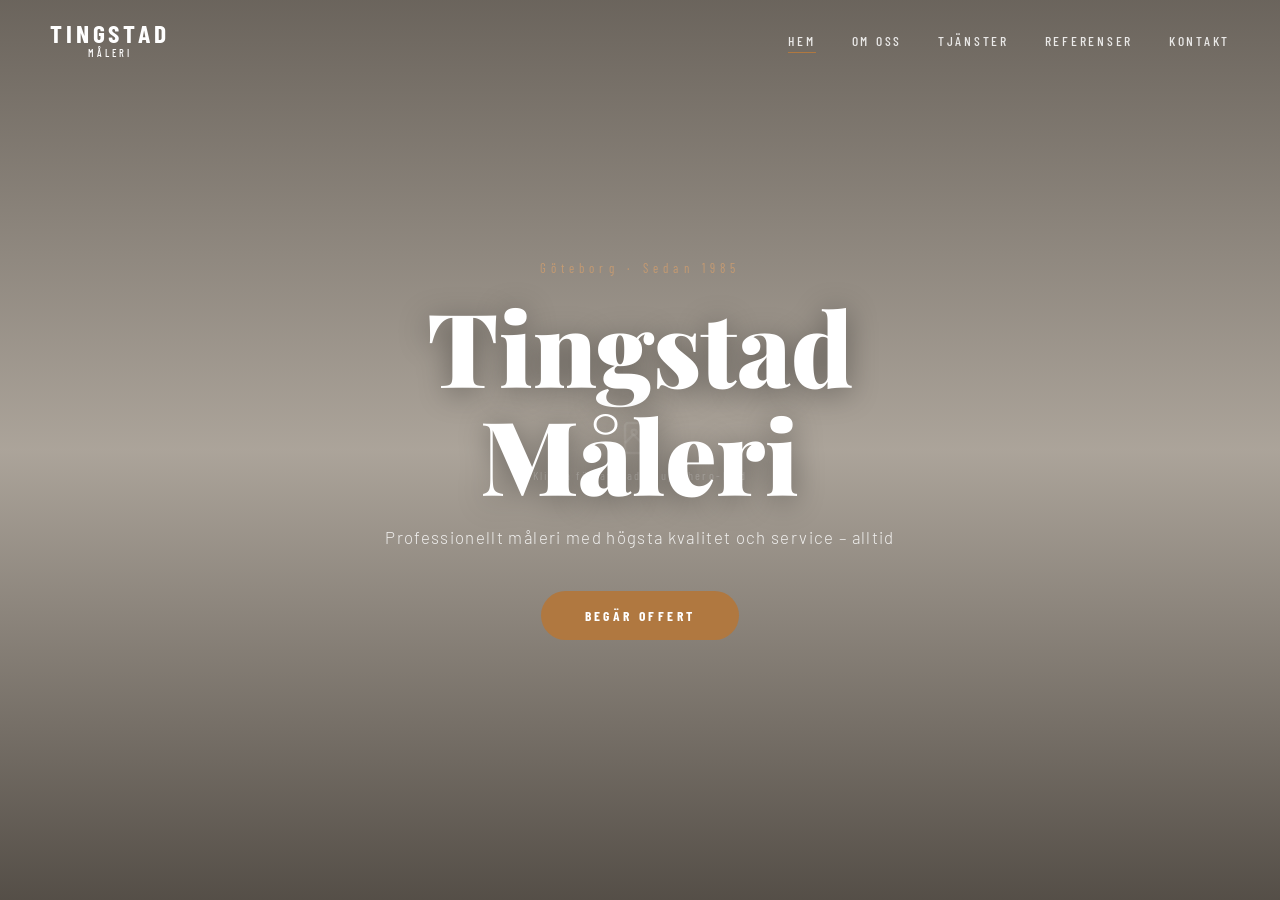
==== commit 6e66b10a: "Update index.html" ====
--- a/index.html
+++ b/index.html
@@ -1,451 +1,761 @@
 <!DOCTYPE html>
 <html lang="sv">
 <head>
-    <meta charset="UTF-8">
-    <meta name="viewport" content="width=device-width, initial-scale=1.0">
-    <title>Tingstad Måleri AB | Professionell Målare i Göteborg</title>
-    <link rel="preconnect" href="https://fonts.googleapis.com">
-    <link rel="preconnect" href="https://fonts.gstatic.com" crossorigin>
-    <link href="https://fonts.googleapis.com/css2?family=Bebas+Neue&family=Inter:wght@300;400;500;600&display=swap" rel="stylesheet">
-    <style>
-        :root { --white:#fff; --snow:#f8f8f6; --light:#f0f0ee; --border:#e4e4e2; --muted:#888886; --dark:#2a2a28; --black:#0f0f0e; }
-        html{scroll-behavior:smooth}*,*::before,*::after{margin:0;padding:0;box-sizing:border-box}
-        body{font-family:'Inter',sans-serif;font-weight:300;color:var(--black);background:var(--white);-webkit-font-smoothing:antialiased}
-        a{text-decoration:none;transition:.2s}
-        .h-display{font-family:'Bebas Neue',sans-serif;line-height:.95;letter-spacing:.02em}
-        .label{font-size:.65rem;font-weight:600;text-transform:uppercase;letter-spacing:.22em;color:var(--muted);margin-bottom:1rem;display:flex;align-items:center;gap:.7rem}
-        .label::before{content:'';display:block;width:18px;height:1px;background:var(--muted)}
-        .grid-1px{display:grid;gap:1px;background:var(--border);border:1px solid var(--border)}
-        .btn{display:inline-block;font-size:.72rem;font-weight:600;letter-spacing:.15em;text-transform:uppercase;padding:1rem 2.4rem;border:none;cursor:pointer;transition:.2s;font-family:'Inter',sans-serif}
-        .btn-dark{background:var(--black);color:var(--white)}
-        .btn-dark:hover{background:var(--dark);transform:translateY(-1px)}
-        .btn-ghost{background:transparent;color:var(--black);border:1px solid var(--border)}
-        .btn-ghost:hover{border-color:var(--black)}
-        .btn-white{background:var(--white);color:var(--black)}
-        .btn-white:hover{background:var(--snow);transform:translateY(-1px)}
-
-        /* NAV */
-        nav{position:fixed;top:0;width:100%;height:68px;background:rgba(255,255,255,.96);backdrop-filter:blur(14px);display:flex;justify-content:space-between;align-items:center;padding:0 4rem;z-index:1000;border-bottom:1px solid var(--border)}
-        .nav-logo{font-family:'Bebas Neue',sans-serif;font-size:1.6rem;letter-spacing:.06em;color:var(--black)}
-        .nav-menu{display:flex;list-style:none;gap:.25rem;align-items:center}
-        .nav-menu a{font-size:.72rem;font-weight:500;text-transform:uppercase;letter-spacing:.12em;color:var(--muted);padding:.4rem .9rem}
-        .nav-menu a:hover,.nav-menu a.active{color:var(--black)}
-        .nav-btn{background:var(--black);color:var(--white)!important;padding:.55rem 1.4rem!important}
-        .nav-btn:hover{background:var(--dark)!important}
-        .progress-bar{position:fixed;top:68px;left:0;height:2px;background:var(--black);z-index:999;width:0;transition:width .1s}
-
-        /* HERO */
-        .hero{padding-top:68px;min-height:100vh;display:grid;grid-template-columns:1fr 1fr}
-        .hero-left{padding:7rem 4rem 5rem;display:flex;flex-direction:column;justify-content:space-between;border-right:1px solid var(--border)}
-        .hero-left h1{font-size:clamp(4.5rem,8.5vw,9.5rem);margin:1.5rem 0 2rem}
-        .hero-sub{font-size:.98rem;color:var(--muted);line-height:1.85;max-width:380px;margin-bottom:2.5rem;font-weight:300}
-        .hero-btns{display:flex;gap:1rem;flex-wrap:wrap;margin-bottom:4rem}
-        .hero-bottom{display:grid;grid-template-columns:repeat(3,1fr);border-top:1px solid var(--border);padding-top:2.5rem}
-        .hero-stat{padding-right:2rem}
-        .hero-stat+.hero-stat{padding-left:2rem;border-left:1px solid var(--border)}
-        .stat-num{font-family:'Bebas Neue',sans-serif;font-size:2.6rem;color:var(--black);line-height:1}
-        .stat-txt{font-size:.68rem;text-transform:uppercase;letter-spacing:.1em;color:var(--muted);margin-top:.3rem}
-        .hero-right{background:var(--snow);padding:3.5rem;display:flex;flex-direction:column;justify-content:flex-end;gap:3px}
-        .cert-row{display:grid;grid-template-columns:1fr 1fr;gap:3px}
-        .cert-box{background:var(--white);padding:2.2rem 2rem;border:1px solid var(--border);transition:background .2s}
-        .cert-box:hover{background:var(--light)}
-        .cert-num{font-family:'Bebas Neue',sans-serif;font-size:2rem;margin-bottom:.3rem}
-        .cert-name{font-size:.6rem;font-weight:600;text-transform:uppercase;letter-spacing:.16em;color:var(--muted);margin-bottom:.4rem}
-        .cert-desc{font-size:.78rem;color:var(--muted);line-height:1.55;font-weight:300}
-        .cbar{background:var(--black);padding:1.8rem 2rem;display:flex;justify-content:space-between;align-items:center}
-        .cbar-phone{font-family:'Bebas Neue',sans-serif;font-size:1.8rem;color:var(--white);letter-spacing:.06em}
-        .cbar-phone:hover{opacity:.7}
-        .cbar-lbl{font-size:.58rem;text-transform:uppercase;letter-spacing:.2em;color:rgba(255,255,255,.35);margin-bottom:.2rem}
-        .cbar-open{font-size:.78rem;color:rgba(255,255,255,.6)}
-
-        /* TICKER */
-        .ticker{background:var(--black);height:46px;display:flex;align-items:center;overflow:hidden}
-        .ticker-track{display:flex;gap:4rem;animation:scroll 22s linear infinite;white-space:nowrap}
-        @keyframes scroll{from{transform:translateX(0)}to{transform:translateX(-50%)}}
-        .ti{font-size:.68rem;font-weight:600;text-transform:uppercase;letter-spacing:.22em;color:rgba(255,255,255,.4);display:flex;align-items:center;gap:1rem;flex-shrink:0}
-        .td{width:3px;height:3px;background:rgba(255,255,255,.2);border-radius:50%}
-
-        /* SERVICES */
-        .services-section{padding:8rem 4rem;max-width:1380px;margin:0 auto}
-        .sec-hdr{display:flex;justify-content:space-between;align-items:flex-end;margin-bottom:4rem;padding-bottom:2rem;border-bottom:1px solid var(--border)}
-        .sec-hdr h2{font-size:clamp(2rem,3.5vw,3.5rem)}
-        .srv-grid{grid-template-columns:repeat(3,1fr)}
-        .srv{background:var(--white);padding:3rem 2.5rem;position:relative;overflow:hidden;transition:background .2s}
-        .srv:hover{background:var(--snow)}
-        .srv::after{content:'';position:absolute;bottom:0;left:0;height:2px;width:0;background:var(--black);transition:.4s ease}
-        .srv:hover::after{width:100%}
-        .srv-n{font-size:.6rem;font-weight:600;letter-spacing:.22em;color:var(--border);margin-bottom:2rem}
-        .srv-ico{font-size:1.6rem;margin-bottom:1.2rem}
-        .srv-t{font-family:'Bebas Neue',sans-serif;font-size:1.6rem;margin-bottom:.6rem}
-        .srv-d{font-size:.85rem;color:var(--muted);line-height:1.7;font-weight:300}
-
-        /* ABOUT */
-        .about-strip{background:var(--black);padding:6rem 4rem;border-top:1px solid #1a1a18;border-bottom:1px solid #1a1a18}
-        .about-inner{max-width:1380px;margin:0 auto;display:grid;grid-template-columns:1fr 1fr;gap:8rem;align-items:center}
-        .about-inner h2{font-size:clamp(2.5rem,4vw,4.5rem);color:var(--white);margin-top:1rem;margin-bottom:2rem}
-        .about-inner p{font-size:.95rem;color:rgba(255,255,255,.45);line-height:1.9;font-weight:300;margin-bottom:1rem}
-        .about-inner .label::before{background:rgba(255,255,255,.2)}
-        .about-inner .label{color:rgba(255,255,255,.25)}
-        .about-right{display:flex;flex-direction:column;gap:1px;background:rgba(255,255,255,.06);border:1px solid rgba(255,255,255,.06)}
-        .about-fact{background:rgba(255,255,255,.03);padding:2rem 2.5rem;display:flex;justify-content:space-between;align-items:center;border-bottom:1px solid rgba(255,255,255,.06);transition:background .2s}
-        .about-fact:last-child{border-bottom:none}
-        .about-fact:hover{background:rgba(255,255,255,.06)}
-        .fact-key{font-size:.65rem;font-weight:600;text-transform:uppercase;letter-spacing:.18em;color:rgba(255,255,255,.3)}
-        .fact-val{font-family:'Bebas Neue',sans-serif;font-size:1.3rem;letter-spacing:.04em;color:rgba(255,255,255,.75)}
-
-        /* PROJECTS */
-        .proj-section{background:var(--snow);padding:8rem 4rem;border-top:1px solid var(--border);border-bottom:1px solid var(--border)}
-        .proj-inner{max-width:1380px;margin:0 auto}
-        .proj-grid{grid-template-columns:repeat(3,1fr);margin-top:3rem}
-        .proj-card{background:var(--white);overflow:hidden}
-        .proj-img{aspect-ratio:4/3;background:var(--light);display:flex;align-items:center;justify-content:center;overflow:hidden}
-        .proj-img img{width:100%;height:100%;object-fit:cover;transition:transform .5s ease}
-        .proj-card:hover .proj-img img{transform:scale(1.04)}
-        .proj-empty{text-align:center;color:var(--border)}
-        .proj-empty span{font-size:2rem;display:block;margin-bottom:.5rem;opacity:.4}
-        .proj-empty small{font-size:.6rem;font-weight:600;letter-spacing:.2em;text-transform:uppercase}
-        .proj-info{padding:1.4rem 1.6rem;border-top:1px solid var(--border)}
-        .proj-cat{font-size:.6rem;font-weight:600;text-transform:uppercase;letter-spacing:.18em;color:var(--muted);margin-bottom:.25rem}
-        .proj-title{font-family:'Bebas Neue',sans-serif;font-size:1.1rem;letter-spacing:.03em}
-
-        /* REVIEWS */
-        .rev-section{padding:8rem 4rem;max-width:1380px;margin:0 auto}
-        .rev-grid{grid-template-columns:1fr 1fr}
-        .rev-cell{background:var(--white);padding:3rem}
-        .rev-stars{font-size:.9rem;color:var(--black);margin-bottom:1.4rem;letter-spacing:.08em}
-        .rev-body{font-size:.95rem;font-style:italic;color:var(--dark);line-height:1.85;margin-bottom:2rem;font-weight:300}
-        .rev-auth{display:flex;align-items:center;gap:1rem}
-        .rev-av{width:40px;height:40px;background:var(--black);color:var(--white);border-radius:50%;display:flex;align-items:center;justify-content:center;font-family:'Bebas Neue',sans-serif;font-size:1.1rem;flex-shrink:0}
-        .rev-name{font-size:.85rem;font-weight:500}
-        .rev-src{font-size:.72rem;color:var(--muted);margin-top:.1rem}
-
-        /* CONTACT */
-        .contact-section{background:var(--snow);border-top:1px solid var(--border)}
-        .contact-wrap{display:grid;grid-template-columns:1fr 1fr;max-width:1380px;margin:0 auto}
-        .contact-left{padding:7rem 5rem 7rem 4rem;border-right:1px solid var(--border)}
-        .contact-left h2{font-size:clamp(2.5rem,4vw,4.5rem);margin-top:1rem;margin-bottom:2.5rem}
-        .ci-list{display:flex;flex-direction:column;gap:0;margin-top:3rem}
-        .ci-row{display:flex;gap:1.4rem;align-items:flex-start;padding:1.6rem 0;border-bottom:1px solid var(--border)}
-        .ci-row:first-child{padding-top:0}
-        .ci-row:last-child{border-bottom:none}
-        .ci-icon{width:38px;height:38px;border:1px solid var(--border);display:flex;align-items:center;justify-content:center;font-size:.9rem;flex-shrink:0;margin-top:.1rem}
-        .ci-lbl{font-size:.58rem;font-weight:600;text-transform:uppercase;letter-spacing:.2em;color:var(--muted);margin-bottom:.25rem}
-        .ci-val{font-size:.9rem;color:var(--dark);line-height:1.55}
-        .ci-val a{color:var(--dark)}
-        .ci-val a:hover{color:var(--black)}
-        .contact-right{padding:7rem 4rem 7rem 5rem;background:var(--white)}
-        .contact-right h3{font-family:'Bebas Neue',sans-serif;font-size:2rem;letter-spacing:.03em;margin-top:.5rem;margin-bottom:.4rem}
-        .form-sub{font-size:.82rem;color:var(--muted);margin-bottom:2.5rem;font-weight:300}
-        .form{display:flex;flex-direction:column;gap:1rem}
-        .form-row{display:grid;grid-template-columns:1fr 1fr;gap:1rem}
-        .fg{display:flex;flex-direction:column;gap:.35rem}
-        .fg label{font-size:.6rem;font-weight:600;text-transform:uppercase;letter-spacing:.18em;color:var(--muted)}
-        .fg input,.fg select,.fg textarea{background:var(--snow);border:1px solid var(--border);color:var(--black);padding:.85rem 1rem;font-family:'Inter',sans-serif;font-size:.88rem;font-weight:300;outline:none;resize:none;appearance:none;-webkit-appearance:none;border-radius:0;transition:border-color .2s}
-        .fg input::placeholder,.fg textarea::placeholder{color:var(--muted)}
-        .fg input:focus,.fg select:focus,.fg textarea:focus{border-color:var(--black);background:var(--white)}
-        .fg select{cursor:pointer;background-image:url("data:image/svg+xml,%3Csvg xmlns='http://www.w3.org/2000/svg' width='10' height='6'%3E%3Cpath fill='%23888886' d='M5 6L0 0h10z'/%3E%3C/svg%3E");background-repeat:no-repeat;background-position:right 1rem center;background-color:var(--snow);padding-right:2.5rem}
-        .fg select option{background:var(--white)}
-        .form-submit{background:var(--black);color:var(--white);border:none;padding:1rem 2.4rem;font-family:'Inter',sans-serif;font-size:.72rem;font-weight:600;letter-spacing:.15em;text-transform:uppercase;cursor:pointer;align-self:flex-start;margin-top:.5rem;transition:.2s}
-        .form-submit:hover{background:var(--dark);transform:translateY(-1px)}
-        .form-ok{display:none;background:var(--light);border:1px solid var(--border);padding:1rem 1.5rem;font-size:.85rem;color:var(--dark);margin-bottom:1.5rem;font-weight:400}
-
-        /* MAP */
-        .map-wrap{position:relative;border-top:1px solid var(--border)}
-        .map-wrap iframe{display:block;width:100%;height:420px;border:none;filter:grayscale(20%) contrast(1.05)}
-        .map-card{position:absolute;top:2rem;left:2rem;background:var(--white);border:1px solid var(--border);padding:1.6rem 2rem;box-shadow:0 8px 40px rgba(0,0,0,.08);z-index:10;min-width:220px}
-        .map-name{font-family:'Bebas Neue',sans-serif;font-size:1.1rem;letter-spacing:.04em;margin-bottom:.25rem}
-        .map-addr{font-size:.75rem;color:var(--muted);line-height:1.65;font-weight:300}
-        .map-link{display:inline-block;margin-top:.8rem;font-size:.65rem;font-weight:600;letter-spacing:.12em;text-transform:uppercase;color:var(--black);border-bottom:1px solid var(--border);padding-bottom:1px;transition:border-color .2s}
-        .map-link:hover{border-color:var(--black)}
-
-        /* CTA */
-        .cta{background:var(--black);padding:8rem 4rem}
-        .cta-inner{max-width:1380px;margin:0 auto;display:flex;justify-content:space-between;align-items:center;gap:3rem}
-        .cta-inner h2{font-size:clamp(2.5rem,5vw,5.5rem);color:var(--white);max-width:680px}
-
-        /* FOOTER */
-        footer{background:var(--black);border-top:1px solid rgba(255,255,255,.05);padding:5rem 4rem 3rem}
-        .ft{max-width:1380px;margin:0 auto}
-        .ft-top{display:grid;grid-template-columns:1.8fr 1fr 1fr 1fr;gap:4rem;padding-bottom:4rem;border-bottom:1px solid rgba(255,255,255,.06)}
-        .ft-logo{font-family:'Bebas Neue',sans-serif;font-size:1.8rem;letter-spacing:.06em;color:var(--white);display:block;margin-bottom:.8rem}
-        .ft-tag{font-size:.78rem;color:rgba(255,255,255,.28);line-height:1.75;max-width:220px;font-weight:300}
-        .ft-col h5{font-size:.6rem;font-weight:600;text-transform:uppercase;letter-spacing:.22em;color:rgba(255,255,255,.22);margin-bottom:1.4rem}
-        .ft-col a,.ft-col span{display:block;font-size:.82rem;color:rgba(255,255,255,.4);line-height:2.1;font-weight:300;transition:color .2s}
-        .ft-col a:hover{color:var(--white)}
-        .ft-bot{display:flex;justify-content:space-between;align-items:center;padding-top:2rem}
-        .ft-copy{font-size:.72rem;color:rgba(255,255,255,.18)}
-        .ft-iso{display:flex;gap:.75rem}
-        .ft-iso span{font-size:.6rem;font-weight:600;letter-spacing:.1em;color:rgba(255,255,255,.18);border:1px solid rgba(255,255,255,.08);padding:.25rem .75rem}
-
-        /* MOBILE */
-        @media(max-width:1024px){
-            nav{padding:0 1.5rem}
-            .hero{grid-template-columns:1fr}
-            .hero-right{display:none}
-            .hero-left{padding:5rem 1.5rem}
-            .services-section,.rev-section,.cta,footer{padding:5rem 1.5rem}
-            .proj-section,.about-strip{padding:5rem 1.5rem}
-            .about-inner{grid-template-columns:1fr;gap:3rem}
-            .contact-wrap{grid-template-columns:1fr}
-            .contact-left{padding:4rem 1.5rem;border-right:none;border-bottom:1px solid var(--border)}
-            .contact-right{padding:4rem 1.5rem}
-            .ft-top{grid-template-columns:1fr 1fr;gap:2.5rem}
-            .ft-bot{flex-direction:column;gap:1rem;text-align:center}
-            .cta-inner{flex-direction:column;align-items:flex-start}
-            .sec-hdr{flex-direction:column;align-items:flex-start;gap:1.5rem}
-        }
-        @media(max-width:768px){
-            .nav-menu{display:none}
-            .srv-grid,.rev-grid,.proj-grid{grid-template-columns:1fr}
-            .form-row{grid-template-columns:1fr}
-            .map-wrap iframe{height:300px}
-        }
-    </style>
+  <meta charset="UTF-8" />
+  <meta name="viewport" content="width=device-width, initial-scale=1.0" />
+  <title>Tingstad Måleri</title>
+  <link href="https://fonts.googleapis.com/css2?family=Playfair+Display:wght@400;700;900&family=Barlow:wght@300;400;500;600&family=Barlow+Condensed:wght@500;700&display=swap" rel="stylesheet" />
+  <style>
+    :root {
+      --cream: #f5efe6;
+      --cream-dark: #ede4d8;
+      --brown: #7a5c3e;
+      --brown-light: #c49a72;
+      --text-dark: #3a3128;
+      --text-mid: #6b5c4e;
+      --text-light: #9e8e7e;
+      --white: #ffffff;
+      --black: #1a1410;
+      --accent: #b07840;
+    }
+
+    * { margin: 0; padding: 0; box-sizing: border-box; }
+    html, body { width: 100%; height: 100%; overflow: hidden; }
+
+    body {
+      font-family: 'Barlow', sans-serif;
+      background: var(--cream);
+      color: var(--text-dark);
+    }
+
+    /* ─── PAGE SYSTEM ─── */
+    #app {
+      width: 100%;
+      height: 100vh;
+      position: relative;
+      overflow: hidden;
+    }
+
+    .page {
+      position: absolute;
+      inset: 0;
+      width: 100%;
+      height: 100vh;
+      overflow-y: auto;
+      overflow-x: hidden;
+      opacity: 0;
+      transform: translateX(60px);
+      pointer-events: none;
+      transition: opacity 0.45s ease, transform 0.45s ease;
+      background: var(--cream);
+    }
+    .page.active {
+      opacity: 1;
+      transform: translateX(0);
+      pointer-events: all;
+    }
+    .page.out-left {
+      opacity: 0;
+      transform: translateX(-60px);
+      pointer-events: none;
+    }
+
+    /* ─── NAV ─── */
+    nav {
+      position: fixed;
+      top: 0; left: 0; right: 0;
+      z-index: 200;
+      padding: 20px 50px;
+      display: flex;
+      align-items: center;
+      justify-content: space-between;
+      transition: background 0.4s, box-shadow 0.4s;
+    }
+    nav.solid {
+      background: var(--cream);
+      box-shadow: 0 2px 20px rgba(0,0,0,0.08);
+    }
+    .logo-btn {
+      font-family: 'Barlow Condensed', sans-serif;
+      font-weight: 700;
+      font-size: 1.6rem;
+      letter-spacing: 0.15em;
+      color: var(--white);
+      text-decoration: none;
+      line-height: 1;
+      transition: color 0.4s;
+      cursor: pointer;
+      border: none;
+      background: none;
+    }
+    nav.solid .logo-btn { color: var(--text-dark); }
+    .logo-btn span {
+      display: block;
+      font-size: 0.65rem;
+      letter-spacing: 0.3em;
+      font-weight: 500;
+      margin-top: 2px;
+    }
+    .nav-links {
+      display: flex;
+      gap: 36px;
+      list-style: none;
+    }
+    .nav-links button {
+      font-family: 'Barlow Condensed', sans-serif;
+      font-weight: 500;
+      font-size: 0.85rem;
+      letter-spacing: 0.2em;
+      text-transform: uppercase;
+      background: none;
+      border: none;
+      cursor: pointer;
+      color: rgba(255,255,255,0.85);
+      transition: color 0.3s;
+      position: relative;
+      padding: 0;
+    }
+    .nav-links button::after {
+      content: '';
+      position: absolute;
+      bottom: -4px; left: 0; right: 0;
+      height: 1px;
+      background: var(--accent);
+      transform: scaleX(0);
+      transition: transform 0.3s;
+    }
+    .nav-links button:hover::after,
+    .nav-links button.active::after { transform: scaleX(1); }
+    nav.solid .nav-links button { color: var(--text-mid); }
+    nav.solid .nav-links button:hover,
+    nav.solid .nav-links button.active { color: var(--accent); }
+
+    /* ─── SHARED TYPOGRAPHY ─── */
+    .section-label {
+      font-family: 'Barlow Condensed', sans-serif;
+      font-size: 0.75rem;
+      letter-spacing: 0.4em;
+      color: var(--accent);
+      text-transform: uppercase;
+      margin-bottom: 12px;
+      display: block;
+    }
+    .section-title {
+      font-family: 'Playfair Display', serif;
+      font-size: clamp(2rem, 3.5vw, 2.8rem);
+      font-weight: 700;
+      color: var(--text-dark);
+      line-height: 1.15;
+      margin-bottom: 18px;
+    }
+    .section-title.center { text-align: center; }
+    .section-sub {
+      font-size: 1rem;
+      font-weight: 300;
+      color: var(--text-mid);
+      line-height: 1.7;
+      max-width: 680px;
+    }
+    .section-sub.center { text-align: center; margin: 0 auto; }
+
+    /* ─── PAGE INNER WRAPPER ─── */
+    .page-inner {
+      max-width: 1300px;
+      margin: 0 auto;
+      padding: 110px 50px 60px;
+    }
+
+    /* ══════════ PAGE: HEM ══════════ */
+    #page-hem {
+      display: flex;
+      align-items: center;
+      justify-content: center;
+    }
+    .hero-bg {
+      position: absolute;
+      inset: 0;
+      background: linear-gradient(to bottom, rgba(20,15,10,0.6) 0%, rgba(20,15,10,0.3) 50%, rgba(20,15,10,0.7) 100%), var(--cream-dark);
+      cursor: pointer;
+      display: flex;
+      align-items: center;
+      justify-content: center;
+      background-size: cover;
+      background-position: center;
+    }
+    .hero-upload-hint {
+      display: flex;
+      flex-direction: column;
+      align-items: center;
+      gap: 10px;
+      color: rgba(255,255,255,0.3);
+      font-family: 'Barlow Condensed', sans-serif;
+      font-size: 0.75rem;
+      letter-spacing: 0.2em;
+      pointer-events: none;
+      text-align: center;
+    }
+    .hero-upload-hint svg { width: 40px; opacity: 0.35; }
+    .hero-bg.has-image .hero-upload-hint { display: none; }
+    .hero-content {
+      position: relative;
+      text-align: center;
+      color: var(--white);
+      z-index: 1;
+      animation: fadeUp 1s ease both;
+    }
+    @keyframes fadeUp {
+      from { opacity: 0; transform: translateY(30px); }
+      to   { opacity: 1; transform: translateY(0); }
+    }
+    .hero-eyebrow {
+      font-family: 'Barlow Condensed', sans-serif;
+      font-size: 0.8rem;
+      letter-spacing: 0.4em;
+      color: var(--brown-light);
+      margin-bottom: 16px;
+    }
+    .hero-title {
+      font-family: 'Playfair Display', serif;
+      font-size: clamp(3.5rem, 8vw, 7rem);
+      font-weight: 900;
+      line-height: 1.05;
+      margin-bottom: 20px;
+      text-shadow: 0 4px 30px rgba(0,0,0,0.4);
+    }
+    .hero-sub {
+      font-size: 1.05rem;
+      font-weight: 300;
+      letter-spacing: 0.08em;
+      opacity: 0.85;
+      margin-bottom: 44px;
+    }
+    .btn-primary {
+      display: inline-block;
+      background: var(--accent);
+      color: var(--white);
+      font-family: 'Barlow Condensed', sans-serif;
+      font-weight: 700;
+      font-size: 0.85rem;
+      letter-spacing: 0.25em;
+      padding: 16px 44px;
+      border-radius: 50px;
+      border: none;
+      cursor: pointer;
+      transition: background 0.3s, transform 0.2s;
+      text-transform: uppercase;
+    }
+    .btn-primary:hover { background: var(--brown); transform: translateY(-2px); }
+
+    /* ══════════ PAGE: OM OSS ══════════ */
+    .about-grid {
+      display: grid;
+      grid-template-columns: 1fr 1fr;
+      gap: 80px;
+      align-items: center;
+      margin-top: 50px;
+    }
+    .about-img-wrap {
+      position: relative;
+      cursor: pointer;
+    }
+    .about-img-wrap::before {
+      content: '';
+      position: absolute;
+      inset: -14px -14px 14px 14px;
+      border: 2px solid var(--brown-light);
+      z-index: 0;
+    }
+    .img-placeholder {
+      position: relative; z-index: 1;
+      width: 100%; height: 480px;
+      background: var(--cream-dark);
+      border: 2px dashed var(--brown-light);
+      display: flex; flex-direction: column; align-items: center; justify-content: center; gap: 12px;
+      color: var(--text-light);
+      font-family: 'Barlow Condensed', sans-serif;
+      font-size: 0.8rem; letter-spacing: 0.2em; text-transform: uppercase;
+      transition: background 0.3s, border-color 0.3s, color 0.3s;
+    }
+    .img-placeholder:hover { background: #e8ddd0; border-color: var(--accent); color: var(--accent); }
+    .img-placeholder svg { opacity: 0.4; }
+    .about-img-wrap img {
+      display: none; width: 100%; height: 480px; object-fit: cover;
+      position: relative; z-index: 1;
+    }
+    .stats-row {
+      display: flex; gap: 40px;
+      margin-top: 40px; padding-top: 40px;
+      border-top: 1px solid var(--cream-dark);
+    }
+    .stat-number {
+      font-family: 'Playfair Display', serif;
+      font-size: 2.5rem; font-weight: 700; color: var(--accent); line-height: 1;
+    }
+    .stat-label { font-size: 0.8rem; letter-spacing: 0.1em; color: var(--text-light); margin-top: 4px; }
+
+    /* ══════════ PAGE: TJÄNSTER ══════════ */
+    #page-tjanster { background: var(--cream-dark); }
+    .services-head { text-align: center; margin-bottom: 50px; }
+    .services-grid {
+      display: grid; grid-template-columns: repeat(4, 1fr); gap: 24px;
+    }
+    .service-card {
+      background: var(--cream); padding: 40px 30px;
+      position: relative; overflow: hidden;
+      transition: transform 0.3s, box-shadow 0.3s;
+    }
+    .service-card:hover { transform: translateY(-6px); box-shadow: 0 20px 50px rgba(0,0,0,0.1); }
+    .service-card::before {
+      content: ''; position: absolute;
+      top: 0; left: 0; right: 0; height: 3px;
+      background: var(--accent);
+      transform: scaleX(0); transform-origin: left;
+      transition: transform 0.4s;
+    }
+    .service-card:hover::before { transform: scaleX(1); }
+    .service-icon { font-size: 2rem; margin-bottom: 18px; }
+    .service-name {
+      font-family: 'Barlow Condensed', sans-serif; font-size: 1rem; font-weight: 700;
+      letter-spacing: 0.15em; color: var(--text-dark); text-transform: uppercase; margin-bottom: 12px;
+    }
+    .service-desc { font-size: 0.9rem; font-weight: 300; color: var(--text-mid); line-height: 1.65; }
+
+    .guarantees-grid { display: grid; grid-template-columns: 1fr 1fr; gap: 24px; margin-top: 60px; }
+    .guarantee-card {
+      background: var(--cream); padding: 40px 34px;
+      display: flex; gap: 22px; align-items: flex-start;
+    }
+    .guarantee-num {
+      font-family: 'Playfair Display', serif; font-size: 3rem; font-weight: 900;
+      color: var(--accent); opacity: 0.25; line-height: 1; flex-shrink: 0;
+    }
+    .guarantee-title {
+      font-family: 'Barlow Condensed', sans-serif; font-weight: 700; font-size: 0.95rem;
+      letter-spacing: 0.2em; text-transform: uppercase; color: var(--text-dark); margin-bottom: 8px;
+    }
+    .guarantee-desc { font-size: 0.88rem; font-weight: 300; color: var(--text-mid); line-height: 1.7; }
+
+    .cert-strip {
+      background: var(--cream); padding: 40px; text-align: center; margin-top: 60px;
+    }
+    .cert-strip-title {
+      font-family: 'Barlow Condensed', sans-serif; font-size: 0.7rem; letter-spacing: 0.4em;
+      color: var(--text-light); text-transform: uppercase; margin-bottom: 24px;
+    }
+    .cert-logos { display: flex; justify-content: center; align-items: center; gap: 50px; flex-wrap: wrap; }
+    .cert-item {
+      font-family: 'Barlow Condensed', sans-serif; font-weight: 700; font-size: 0.85rem;
+      letter-spacing: 0.12em; color: var(--text-mid);
+      display: flex; flex-direction: column; align-items: center; gap: 8px;
+    }
+    .cert-badge {
+      width: 50px; height: 50px; border-radius: 50%;
+      background: var(--accent); display: flex; align-items: center; justify-content: center;
+      color: white; font-size: 1.3rem;
+    }
+
+    /* ══════════ PAGE: REFERENSER ══════════ */
+    .references-head { text-align: center; margin-bottom: 50px; }
+    .references-grid { display: grid; grid-template-columns: repeat(3, 1fr); gap: 24px; }
+    .ref-card { position: relative; overflow: hidden; cursor: pointer; }
+    .ref-img-wrap { position: relative; overflow: hidden; height: 260px; }
+    .ref-img-wrap img {
+      width: 100%; height: 260px; object-fit: cover; display: none; transition: transform 0.6s;
+    }
+    .ref-card:hover .ref-img-wrap img { transform: scale(1.06); }
+    .ref-placeholder {
+      width: 100%; height: 260px;
+      background: var(--cream-dark);
+      border: 2px dashed var(--brown-light);
+      display: flex; flex-direction: column; align-items: center; justify-content: center; gap: 10px;
+      color: var(--text-light);
+      font-family: 'Barlow Condensed', sans-serif; font-size: 0.75rem; letter-spacing: 0.2em; text-transform: uppercase;
+      transition: background 0.3s, color 0.3s;
+    }
+    .ref-placeholder:hover { background: #e8ddd0; color: var(--accent); }
+    .ref-placeholder svg { opacity: 0.4; }
+    .ref-overlay { background: var(--cream-dark); padding: 18px 20px; }
+    .ref-name {
+      font-family: 'Barlow Condensed', sans-serif; font-weight: 700; font-size: 0.9rem;
+      letter-spacing: 0.15em; text-transform: uppercase; color: var(--text-dark); margin-bottom: 4px;
+    }
+    .ref-desc { font-size: 0.82rem; color: var(--text-light); font-weight: 300; }
+
+    /* ══════════ PAGE: KONTAKT ══════════ */
+    .contact-grid { display: grid; grid-template-columns: 1fr 1fr; gap: 80px; align-items: start; }
+    .contact-info p {
+      font-size: 0.95rem; font-weight: 300; color: var(--text-mid); line-height: 1.8; margin-bottom: 36px;
+    }
+    .contact-details { display: flex; flex-direction: column; gap: 22px; }
+    .contact-item { display: flex; align-items: flex-start; gap: 16px; }
+    .contact-item-icon {
+      width: 44px; height: 44px; background: var(--accent);
+      display: flex; align-items: center; justify-content: center; font-size: 1rem; flex-shrink: 0;
+    }
+    .contact-item-label {
+      font-family: 'Barlow Condensed', sans-serif; font-size: 0.7rem;
+      letter-spacing: 0.25em; text-transform: uppercase; color: var(--text-light); margin-bottom: 2px;
+    }
+    .contact-item-value { font-size: 0.95rem; font-weight: 500; color: var(--text-dark); }
+    .contact-item-value a { color: inherit; text-decoration: none; }
+
+    .form-title {
+      font-family: 'Playfair Display', serif; font-size: 1.7rem; font-weight: 700;
+      color: var(--text-dark); margin-bottom: 28px;
+    }
+    .form-group { margin-bottom: 20px; }
+    .form-group label {
+      display: block; font-family: 'Barlow Condensed', sans-serif; font-size: 0.75rem;
+      letter-spacing: 0.2em; text-transform: uppercase; color: var(--text-mid); margin-bottom: 8px;
+    }
+    .form-group input,
+    .form-group textarea,
+    .form-group select {
+      width: 100%; background: var(--cream-dark); border: 1px solid transparent;
+      padding: 14px 18px; font-family: 'Barlow', sans-serif; font-size: 0.93rem;
+      color: var(--text-dark); outline: none; transition: border-color 0.3s; appearance: none;
+    }
+    .form-group input:focus,
+    .form-group textarea:focus,
+    .form-group select:focus { border-color: var(--accent); }
+    .form-group textarea { resize: vertical; min-height: 130px; }
+    .form-row { display: grid; grid-template-columns: 1fr 1fr; gap: 16px; }
+    .form-success {
+      display: none; background: #e8f5e9; border-left: 3px solid #4caf50;
+      padding: 14px 18px; font-size: 0.88rem; color: #2e7d32; margin-top: 14px;
+    }
+
+    /* ─── FOOTER ─── */
+    footer {
+      background: var(--black); color: rgba(255,255,255,0.6); padding: 50px 50px 34px;
+    }
+    .footer-inner {
+      max-width: 1300px; margin: 0 auto;
+      display: grid; grid-template-columns: 2fr 1fr 1fr; gap: 50px; margin-bottom: 40px;
+    }
+    .footer-logo {
+      font-family: 'Barlow Condensed', sans-serif; font-weight: 700; font-size: 1.5rem;
+      letter-spacing: 0.15em; color: var(--white); display: block; margin-bottom: 14px; line-height: 1;
+    }
+    .footer-logo span {
+      display: block; font-size: 0.6rem; letter-spacing: 0.3em; font-weight: 500; margin-top: 2px; color: var(--brown-light);
+    }
+    .footer-tagline { font-size: 0.83rem; line-height: 1.7; max-width: 280px; }
+    .footer-col-title {
+      font-family: 'Barlow Condensed', sans-serif; font-weight: 700; font-size: 0.78rem;
+      letter-spacing: 0.25em; text-transform: uppercase; color: var(--white); margin-bottom: 18px;
+    }
+    .footer-links { list-style: none; display: flex; flex-direction: column; gap: 9px; }
+    .footer-links button {
+      color: rgba(255,255,255,0.55); background: none; border: none; cursor: pointer;
+      font-size: 0.83rem; font-family: 'Barlow', sans-serif; text-align: left; padding: 0;
+      transition: color 0.3s;
+    }
+    .footer-links button:hover { color: var(--brown-light); }
+    .footer-links .no-link { cursor: default; }
+    .footer-links .no-link:hover { color: rgba(255,255,255,0.55); }
+    .footer-bottom {
+      max-width: 1300px; margin: 0 auto;
+      border-top: 1px solid rgba(255,255,255,0.08); padding-top: 24px;
+      display: flex; justify-content: space-between; align-items: center; font-size: 0.76rem;
+    }
+    .footer-bottom a { color: var(--brown-light); text-decoration: none; }
+
+    /* ─── RESPONSIVE ─── */
+    @media (max-width: 900px) {
+      nav { padding: 14px 20px; }
+      .nav-links { gap: 14px; }
+      .nav-links button { font-size: 0.75rem; }
+      .page-inner { padding: 90px 20px 50px; }
+      .about-grid, .contact-grid, .guarantees-grid { grid-template-columns: 1fr; gap: 36px; }
+      .services-grid { grid-template-columns: 1fr 1fr; }
+      .references-grid { grid-template-columns: 1fr 1fr; }
+      .footer-inner { grid-template-columns: 1fr; gap: 28px; }
+      .footer-bottom { flex-direction: column; gap: 8px; text-align: center; }
+      .form-row { grid-template-columns: 1fr; }
+    }
+    @media (max-width: 580px) {
+      .services-grid, .references-grid, .guarantees-grid { grid-template-columns: 1fr; }
+      .hero-title { font-size: 3rem; }
+      .nav-links { display: none; }
+    }
+  </style>
 </head>
 <body>
 
-<div class="progress-bar" id="prog"></div>
-
-<nav>
-    <a class="nav-logo" href="#">Tingstad Måleri</a>
-    <ul class="nav-menu">
-        <li><a href="#" class="active">Hem</a></li>
-        <li><a href="#tjanster">Tjänster</a></li>
-        <li><a href="#projekt">Projekt</a></li>
-        <li><a href="#om">Om oss</a></li>
-        <li><a href="#kontakt" class="nav-btn">Kontakt</a></li>
-    </ul>
+<!-- ─── NAVIGATION ─── -->
+<nav id="navbar">
+  <button class="logo-btn" onclick="goTo('hem')">TINGSTAD<span>MÅLERI</span></button>
+  <ul class="nav-links">
+    <li><button onclick="goTo('hem')" data-page="hem" class="active">Hem</button></li>
+    <li><button onclick="goTo('om')" data-page="om">Om oss</button></li>
+    <li><button onclick="goTo('tjanster')" data-page="tjanster">Tjänster</button></li>
+    <li><button onclick="goTo('referenser')" data-page="referenser">Referenser</button></li>
+    <li><button onclick="goTo('kontakt')" data-page="kontakt">Kontakt</button></li>
+  </ul>
 </nav>
 
-<section class="hero">
-    <div class="hero-left">
+<div id="app">
+
+  <!-- ══════════════════════ PAGE: HEM ══════════════════════ -->
+  <div class="page active" id="page-hem">
+    <div class="hero-bg" id="hero-bg" onclick="document.getElementById('hero-upload').click()">
+      <div class="hero-upload-hint">
+        <svg viewBox="0 0 24 24" fill="none" stroke="currentColor" stroke-width="1.5"><rect x="3" y="3" width="18" height="18" rx="2"/><path d="M3 15l5-5 4 4 3-3 6 6"/><circle cx="8.5" cy="8.5" r="1.5"/></svg>
+        Klicka för att ladda upp hero-bild
+      </div>
+      <input type="file" id="hero-upload" accept="image/*" style="display:none;" onchange="setHeroImage(this)" />
+    </div>
+    <div class="hero-content">
+      <p class="hero-eyebrow">Göteborg · Sedan 1985</p>
+      <h1 class="hero-title">Tingstad<br>Måleri</h1>
+      <p class="hero-sub">Professionellt måleri med högsta kvalitet och service – alltid</p>
+      <button class="btn-primary" onclick="goTo('kontakt')">Begär offert</button>
+    </div>
+  </div>
+
+  <!-- ══════════════════════ PAGE: OM OSS ══════════════════════ -->
+  <div class="page" id="page-om">
+    <div class="page-inner">
+      <div class="about-grid">
+        <div class="about-img-wrap" onclick="document.getElementById('about-upload').click()">
+          <div class="img-placeholder" id="about-placeholder">
+            <svg viewBox="0 0 24 24" fill="none" stroke="currentColor" stroke-width="1.5" width="40"><rect x="3" y="3" width="18" height="18" rx="2"/><path d="M3 15l5-5 4 4 3-3 6 6"/><circle cx="8.5" cy="8.5" r="1.5"/></svg>
+            <span>Klicka för att ladda upp bild</span>
+          </div>
+          <img id="about-img" src="" alt="Om oss" />
+          <input type="file" id="about-upload" accept="image/*" style="display:none;" onchange="setAboutImage(this)" />
+        </div>
         <div>
-            <div class="label">ISO 9001 &amp; 14001 Certifierade</div>
-            <h1 class="h-display">Tingstad<br>Måleri.</h1>
-            <p class="hero-sub">Alla typer av måleriuppdrag i Göteborg och omnejd. Licensierade hantverkare, hög kvalitet och alltid tillgängliga.</p>
-            <div class="hero-btns">
-                <a href="#kontakt" class="btn btn-dark">Begär offert</a>
-                <a href="#projekt" class="btn btn-ghost">Se projekt</a>
-            </div>
+          <span class="section-label">Om företaget</span>
+          <h2 class="section-title">Alltid med högsta<br>kvalitet och service</h2>
+          <p class="section-sub">Tingstad Måleri är ett modernt och erfaret måleriföretag baserat i Göteborg. Vi erbjuder professionella måleritjänster till privatpersoner, byggföretag, fastighetsförvaltare, fastighetsägare och bostadsrättsföreningar.</p>
+          <p class="section-sub" style="margin-top:14px;">Våra erfarna målare levererar hög kvalitet på alla typer av yt- och materialbehandlingar – inomhus som utomhus. Vi är medlemmar i Måleriföretagen och arbetar alltid miljömedvetet.</p>
+          <div class="stats-row">
+            <div><div class="stat-number">35+</div><div class="stat-label">Års erfarenhet</div></div>
+            <div><div class="stat-number">500+</div><div class="stat-label">Genomförda projekt</div></div>
+            <div><div class="stat-number">2 år</div><div class="stat-label">Garanti på allt arbete</div></div>
+          </div>
         </div>
-        <div class="hero-bottom">
-            <div class="hero-stat"><div class="stat-num">ISO</div><div class="stat-txt">Certifierade</div></div>
-            <div class="hero-stat"><div class="stat-num">80%</div><div class="stat-txt">Rekommenderar oss</div></div>
-            <div class="hero-stat"><div class="stat-num">24/7</div><div class="stat-txt">Alltid öppet</div></div>
+      </div>
+    </div>
+    <footer>
+      <div class="footer-inner">
+        <div><span class="footer-logo">TINGSTAD<span>MÅLERI</span></span><p class="footer-tagline">Det moderna måleriföretaget i Göteborg. Alltid med högsta kvalitet och service.</p></div>
+        <div><div class="footer-col-title">Sidor</div><ul class="footer-links"><li><button onclick="goTo('hem')">Hem</button></li><li><button onclick="goTo('om')">Om oss</button></li><li><button onclick="goTo('tjanster')">Tjänster</button></li><li><button onclick="goTo('referenser')">Referenser</button></li><li><button onclick="goTo('kontakt')">Kontakt</button></li></ul></div>
+        <div><div class="footer-col-title">Kontakt</div><ul class="footer-links"><li><button class="no-link">0302-125 39</button></li><li><button class="no-link">Aröds Industriväg 68</button></li><li><button class="no-link">417 05 Göteborg</button></li></ul></div>
+      </div>
+      <div class="footer-bottom"><span>© 2026 Tingstad Måleri AB.</span><span><a href="#">Integritetspolicy</a></span></div>
+    </footer>
+  </div>
+
+  <!-- ══════════════════════ PAGE: TJÄNSTER ══════════════════════ -->
+  <div class="page" id="page-tjanster">
+    <div class="page-inner">
+      <div class="services-head">
+        <span class="section-label">Vad vi gör</span>
+        <h2 class="section-title center">Våra tjänster</h2>
+        <p class="section-sub center">Vi målar såväl utom- som inomhus, på olika material och ytor som väv, trä, plåt, puts, kalk och betong.</p>
+      </div>
+      <div class="services-grid">
+        <div class="service-card"><div class="service-icon">🏠</div><div class="service-name">Inomhusmålning</div><p class="service-desc">Professionell målning av väggar, tak, snickerier och golv. Vi hanterar alla typer av material och ytskikt.</p></div>
+        <div class="service-card"><div class="service-icon">🏗️</div><div class="service-name">Utomhusmålning</div><p class="service-desc">Fasader, trä, plåt och betong behandlas med rätt metod och material för långvarig hållbarhet.</p></div>
+        <div class="service-card"><div class="service-icon">🏢</div><div class="service-name">Kommersiella lokaler</div><p class="service-desc">Vi tar oss an kontor, butiker, hotell och industrilokaler med minimal störning för din verksamhet.</p></div>
+        <div class="service-card"><div class="service-icon">✨</div><div class="service-name">Tapetsering & puts</div><p class="service-desc">Tapetsering, kalkputs och dekorativa ytbehandlingar som ger dina rum en unik och tidlös karaktär.</p></div>
+      </div>
+      <div style="margin-top:70px;">
+        <span class="section-label" style="text-align:center;display:block;">Tryggt &amp; enkelt</span>
+        <h2 class="section-title center">Våra garantier</h2>
+      </div>
+      <div class="guarantees-grid">
+        <div class="guarantee-card"><div class="guarantee-num">01</div><div><div class="guarantee-title">Nöjd kundgaranti</div><p class="guarantee-desc">Två års garanti på allt utfört arbete. Du har även rätt till en opartisk besiktning – för full trygghet.</p></div></div>
+        <div class="guarantee-card"><div class="guarantee-num">02</div><div><div class="guarantee-title">ROT-avdrag</div><p class="guarantee-desc">Ansök om ROT-avdrag varje år – upp till 50 000 kr per person. Täcker rena arbetskostnader.</p></div></div>
+        <div class="guarantee-card"><div class="guarantee-num">03</div><div><div class="guarantee-title">Certifierade hantverkare</div><p class="guarantee-desc">Alla våra målare är välutbildade och certifierade. Vi är stolta medlemmar i Måleriföretagen.</p></div></div>
+        <div class="guarantee-card"><div class="guarantee-num">04</div><div><div class="guarantee-title">Alltid öppet</div><p class="guarantee-desc">Vi är alltid tillgängliga för frågor och offertförfrågningar. Ring oss på 0302-125 39.</p></div></div>
+      </div>
+      <div class="cert-strip">
+        <p class="cert-strip-title">Certifierade och godkända av</p>
+        <div class="cert-logos">
+          <div class="cert-item"><div class="cert-badge">🏅</div>MÅLERIFÖRETAGEN</div>
+          <div class="cert-item"><div class="cert-badge">✓</div>FR2000 CERTIFIERAD</div>
+          <div class="cert-item"><div class="cert-badge">★</div>GODKÄND F-SKATT</div>
+          <div class="cert-item"><div class="cert-badge">🌿</div>MILJÖCERTIFIERING</div>
         </div>
+      </div>
     </div>
-    <div class="hero-right">
-        <div class="cert-row">
-            <div class="cert-box"><div class="cert-num">9001</div><div class="cert-name">ISO Kvalitet</div><div class="cert-desc">Systematisk kvalitetsstyrning på varje uppdrag.</div></div>
-            <div class="cert-box"><div class="cert-num">14001</div><div class="cert-name">ISO Miljö</div><div class="cert-desc">Hållbara produkter och certifierat miljöarbete.</div></div>
-            <div class="cert-box"><div class="cert-num">100%</div><div class="cert-name">Licensierat</div><div class="cert-desc">Auktoriserade och utbildade målare.</div></div>
-            <div class="cert-box"><div class="cert-num">ROT</div><div class="cert-name">Avdrag</div><div class="cert-desc">Vi sköter ROT-avdraget direkt på fakturan.</div></div>
+    <footer>
+      <div class="footer-inner">
+        <div><span class="footer-logo">TINGSTAD<span>MÅLERI</span></span><p class="footer-tagline">Professionellt måleri i Göteborg med garanti och service.</p></div>
+        <div><div class="footer-col-title">Sidor</div><ul class="footer-links"><li><button onclick="goTo('hem')">Hem</button></li><li><button onclick="goTo('om')">Om oss</button></li><li><button onclick="goTo('tjanster')">Tjänster</button></li><li><button onclick="goTo('referenser')">Referenser</button></li><li><button onclick="goTo('kontakt')">Kontakt</button></li></ul></div>
+        <div><div class="footer-col-title">Kontakt</div><ul class="footer-links"><li><button class="no-link">0302-125 39</button></li><li><button class="no-link">Aröds Industriväg 68, Göteborg</button></li></ul></div>
+      </div>
+      <div class="footer-bottom"><span>© 2026 Tingstad Måleri AB.</span><span><a href="#">Integritetspolicy</a></span></div>
+    </footer>
+  </div>
+
+  <!-- ══════════════════════ PAGE: REFERENSER ══════════════════════ -->
+  <div class="page" id="page-referenser">
+    <div class="page-inner">
+      <div class="references-head">
+        <span class="section-label">Vårt arbete</span>
+        <h2 class="section-title center">Utvalda projekt</h2>
+        <p class="section-sub center">Vi är stolta över varje uppdrag vi utfört – från privata hem till stora kommersiella fastigheter.</p>
+      </div>
+      <div class="references-grid">
+        <div class="ref-card"><div class="ref-img-wrap" onclick="triggerRefUpload(0)"><div class="ref-placeholder" id="ref-ph-0"><svg viewBox="0 0 24 24" fill="none" stroke="currentColor" stroke-width="1.5" width="30"><rect x="3" y="3" width="18" height="18" rx="2"/><path d="M3 15l5-5 4 4 3-3 6 6"/><circle cx="8.5" cy="8.5" r="1.5"/></svg><span>Ladda upp bild</span></div><img id="ref-img-0" src="" alt="" /><input type="file" id="ref-upload-0" accept="image/*" style="display:none;" onchange="setRefImg(0)" /></div><div class="ref-overlay"><div class="ref-name">Hisingen Bostäder</div><div class="ref-desc">Renovering av 40 lägenheter – Göteborg</div></div></div>
+        <div class="ref-card"><div class="ref-img-wrap" onclick="triggerRefUpload(1)"><div class="ref-placeholder" id="ref-ph-1"><svg viewBox="0 0 24 24" fill="none" stroke="currentColor" stroke-width="1.5" width="30"><rect x="3" y="3" width="18" height="18" rx="2"/><path d="M3 15l5-5 4 4 3-3 6 6"/><circle cx="8.5" cy="8.5" r="1.5"/></svg><span>Ladda upp bild</span></div><img id="ref-img-1" src="" alt="" /><input type="file" id="ref-upload-1" accept="image/*" style="display:none;" onchange="setRefImg(1)" /></div><div class="ref-overlay"><div class="ref-name">Kontorsfastighet Lindholmen</div><div class="ref-desc">Fasad &amp; invändig renovering</div></div></div>
+        <div class="ref-card"><div class="ref-img-wrap" onclick="triggerRefUpload(2)"><div class="ref-placeholder" id="ref-ph-2"><svg viewBox="0 0 24 24" fill="none" stroke="currentColor" stroke-width="1.5" width="30"><rect x="3" y="3" width="18" height="18" rx="2"/><path d="M3 15l5-5 4 4 3-3 6 6"/><circle cx="8.5" cy="8.5" r="1.5"/></svg><span>Ladda upp bild</span></div><img id="ref-img-2" src="" alt="" /><input type="file" id="ref-upload-2" accept="image/*" style="display:none;" onchange="setRefImg(2)" /></div><div class="ref-overlay"><div class="ref-name">Boutiquehotell Centrum</div><div class="ref-desc">Komplett inredningsmålning</div></div></div>
+        <div class="ref-card"><div class="ref-img-wrap" onclick="triggerRefUpload(3)"><div class="ref-placeholder" id="ref-ph-3"><svg viewBox="0 0 24 24" fill="none" stroke="currentColor" stroke-width="1.5" width="30"><rect x="3" y="3" width="18" height="18" rx="2"/><path d="M3 15l5-5 4 4 3-3 6 6"/><circle cx="8.5" cy="8.5" r="1.5"/></svg><span>Ladda upp bild</span></div><img id="ref-img-3" src="" alt="" /><input type="file" id="ref-upload-3" accept="image/*" style="display:none;" onchange="setRefImg(3)" /></div><div class="ref-overlay"><div class="ref-name">Privata Villor</div><div class="ref-desc">In- och utvändig målning – Hovås &amp; Askim</div></div></div>
+        <div class="ref-card"><div class="ref-img-wrap" onclick="triggerRefUpload(4)"><div class="ref-placeholder" id="ref-ph-4"><svg viewBox="0 0 24 24" fill="none" stroke="currentColor" stroke-width="1.5" width="30"><rect x="3" y="3" width="18" height="18" rx="2"/><path d="M3 15l5-5 4 4 3-3 6 6"/><circle cx="8.5" cy="8.5" r="1.5"/></svg><span>Ladda upp bild</span></div><img id="ref-img-4" src="" alt="" /><input type="file" id="ref-upload-4" accept="image/*" style="display:none;" onchange="setRefImg(4)" /></div><div class="ref-overlay"><div class="ref-name">Industrilokal Mölndal</div><div class="ref-desc">Brandskyddsmålning av stålkonstruktion</div></div></div>
+        <div class="ref-card"><div class="ref-img-wrap" onclick="triggerRefUpload(5)"><div class="ref-placeholder" id="ref-ph-5"><svg viewBox="0 0 24 24" fill="none" stroke="currentColor" stroke-width="1.5" width="30"><rect x="3" y="3" width="18" height="18" rx="2"/><path d="M3 15l5-5 4 4 3-3 6 6"/><circle cx="8.5" cy="8.5" r="1.5"/></svg><span>Ladda upp bild</span></div><img id="ref-img-5" src="" alt="" /><input type="file" id="ref-upload-5" accept="image/*" style="display:none;" onchange="setRefImg(5)" /></div><div class="ref-overlay"><div class="ref-name">BRF Majorna</div><div class="ref-desc">Trapphusrenovering &amp; fasadbyte · 120 lgh</div></div></div>
+      </div>
+    </div>
+    <footer>
+      <div class="footer-inner">
+        <div><span class="footer-logo">TINGSTAD<span>MÅLERI</span></span><p class="footer-tagline">Professionellt måleri i Göteborg med garanti och service.</p></div>
+        <div><div class="footer-col-title">Sidor</div><ul class="footer-links"><li><button onclick="goTo('hem')">Hem</button></li><li><button onclick="goTo('om')">Om oss</button></li><li><button onclick="goTo('tjanster')">Tjänster</button></li><li><button onclick="goTo('referenser')">Referenser</button></li><li><button onclick="goTo('kontakt')">Kontakt</button></li></ul></div>
+        <div><div class="footer-col-title">Kontakt</div><ul class="footer-links"><li><button class="no-link">0302-125 39</button></li><li><button class="no-link">Aröds Industriväg 68, Göteborg</button></li></ul></div>
+      </div>
+      <div class="footer-bottom"><span>© 2026 Tingstad Måleri AB.</span><span><a href="#">Integritetspolicy</a></span></div>
+    </footer>
+  </div>
+
+  <!-- ══════════════════════ PAGE: KONTAKT ══════════════════════ -->
+  <div class="page" id="page-kontakt">
+    <div class="page-inner">
+      <span class="section-label">Hör av dig</span>
+      <h2 class="section-title">Kontakta oss</h2>
+      <div class="contact-grid" style="margin-top:40px;">
+        <div class="contact-info">
+          <p>Har du ett projekt du vill diskutera, eller vill ha en kostnadsfri offert? Fyll i formuläret eller kontakta oss direkt – vi svarar alltid snabbt.</p>
+          <div class="contact-details">
+            <div class="contact-item"><div class="contact-item-icon">📞</div><div><div class="contact-item-label">Telefon</div><div class="contact-item-value"><a href="tel:030212539">0302-125 39</a></div></div></div>
+            <div class="contact-item"><div class="contact-item-icon">📍</div><div><div class="contact-item-label">Adress</div><div class="contact-item-value">Aröds Industriväg 68<br>417 05 Göteborg</div></div></div>
+            <div class="contact-item"><div class="contact-item-icon">🕐</div><div><div class="contact-item-label">Öppettider</div><div class="contact-item-value">Alltid öppet</div></div></div>
+          </div>
         </div>
-        <div class="cbar">
-            <div><div class="cbar-lbl">Ring oss direkt</div><a href="tel:030212539" class="cbar-phone">0302-125 39</a></div>
-            <div style="text-align:right"><div class="cbar-lbl">Öppettider</div><div class="cbar-open">Alltid öppet</div></div>
+        <div>
+          <div class="form-title">Skicka ett meddelande</div>
+          <div class="form-row">
+            <div class="form-group"><label>Namn *</label><input type="text" id="inp-namn" placeholder="Ditt namn" /></div>
+            <div class="form-group"><label>Telefon</label><input type="tel" id="inp-tel" placeholder="070-xxx xx xx" /></div>
+          </div>
+          <div class="form-group"><label>E-post *</label><input type="email" id="inp-email" placeholder="din@epost.se" /></div>
+          <div class="form-group"><label>Tjänst</label><select id="inp-service"><option value="">– Välj tjänst –</option><option>Inomhusmålning</option><option>Utomhusmålning</option><option>Kommersiell lokal</option><option>Tapetsering &amp; puts</option><option>Övrigt</option></select></div>
+          <div class="form-group"><label>Meddelande *</label><textarea id="inp-msg" placeholder="Berätta om ditt projekt..."></textarea></div>
+          <button class="btn-primary" onclick="submitForm()">Skicka meddelande</button>
+          <div class="form-success" id="form-success">✓ Tack! Vi återkommer till dig inom kort.</div>
         </div>
+      </div>
     </div>
-</section>
-
-<div class="ticker">
-    <div class="ticker-track">
-        <span class="ti">Husmålning<span class="td"></span></span>
-        <span class="ti">Fasadmålning<span class="td"></span></span>
-        <span class="ti">Innermålning<span class="td"></span></span>
-        <span class="ti">Industrimålning<span class="td"></span></span>
-        <span class="ti">Tapetsering<span class="td"></span></span>
-        <span class="ti">ROT-avdrag<span class="td"></span></span>
-        <span class="ti">Spackling<span class="td"></span></span>
-        <span class="ti">Träskydd<span class="td"></span></span>
-        <span class="ti">Husmålning<span class="td"></span></span>
-        <span class="ti">Fasadmålning<span class="td"></span></span>
-        <span class="ti">Innermålning<span class="td"></span></span>
-        <span class="ti">Industrimålning<span class="td"></span></span>
-        <span class="ti">Tapetsering<span class="td"></span></span>
-        <span class="ti">ROT-avdrag<span class="td"></span></span>
-        <span class="ti">Spackling<span class="td"></span></span>
-        <span class="ti">Träskydd<span class="td"></span></span>
-    </div>
+    <footer>
+      <div class="footer-inner">
+        <div><span class="footer-logo">TINGSTAD<span>MÅLERI</span></span><p class="footer-tagline">Professionellt måleri i Göteborg med garanti och service.</p></div>
+        <div><div class="footer-col-title">Sidor</div><ul class="footer-links"><li><button onclick="goTo('hem')">Hem</button></li><li><button onclick="goTo('om')">Om oss</button></li><li><button onclick="goTo('tjanster')">Tjänster</button></li><li><button onclick="goTo('referenser')">Referenser</button></li><li><button onclick="goTo('kontakt')">Kontakt</button></li></ul></div>
+        <div><div class="footer-col-title">Kontakt</div><ul class="footer-links"><li><button class="no-link">0302-125 39</button></li><li><button class="no-link">Aröds Industriväg 68, Göteborg</button></li></ul></div>
+      </div>
+      <div class="footer-bottom"><span>© 2026 Tingstad Måleri AB.</span><span><a href="#">Integritetspolicy</a></span></div>
+    </footer>
+  </div>
+
 </div>
 
-<div class="services-section" id="tjanster">
-    <div class="sec-hdr">
-        <div><div class="label">Tjänster</div><h2 class="h-display">Vad vi utför</h2></div>
-        <a href="#kontakt" class="btn btn-ghost">Begär offert</a>
-    </div>
-    <div class="grid-1px srv-grid">
-        <div class="srv"><div class="srv-n">01</div><div class="srv-ico">🏠</div><div class="srv-t">Husmålning</div><p class="srv-d">In- och utvändigt för villor, radhus och bostadsrätter med noggrant utförande.</p></div>
-        <div class="srv"><div class="srv-n">02</div><div class="srv-ico">🏢</div><div class="srv-t">Fasadmålning</div><p class="srv-d">Vi skyddar och förnyar fasaden för lång hållbarhet och fräscht utseende.</p></div>
-        <div class="srv"><div class="srv-n">03</div><div class="srv-ico">🏭</div><div class="srv-t">Industrimålning</div><p class="srv-d">Korrosionsskydd, golvmålning och specialbehandlingar för industrifastigheter.</p></div>
-        <div class="srv"><div class="srv-n">04</div><div class="srv-ico">🖌️</div><div class="srv-t">Innermålning</div><p class="srv-d">Spackling, grundning och slutstrykning. Precision och finish i varje rum.</p></div>
-        <div class="srv"><div class="srv-n">05</div><div class="srv-ico">🌿</div><div class="srv-t">Miljöfokus</div><p class="srv-d">ISO 14001-certifierat. Alltid miljögodkända produkter och minimalt svinn.</p></div>
-        <div class="srv"><div class="srv-n">06</div><div class="srv-ico">🏷️</div><div class="srv-t">ROT-avdrag</div><p class="srv-d">Vi hanterar ROT-avdraget smidigt direkt på fakturan – maximalt utnyttjat.</p></div>
-    </div>
-</div>
-
-<div class="about-strip" id="om">
-    <div class="about-inner">
-        <div>
-            <div class="label">Om oss</div>
-            <h2 class="h-display">Hantverkare du kan lita på.</h2>
-            <p>Tingstad Måleri AB är ett etablerat måleriföretag i Göteborg. Vi utför alla typer av måleriuppdrag för privatpersoner, bostadsrättsföreningar och företag i hela regionen.</p>
-            <p>Med ISO-certifiering för både kvalitet och miljö tar vi varje uppdrag på allvar – från offert till slutbesiktning.</p>
-            <div style="margin-top:2.5rem"><a href="#kontakt" class="btn btn-white">Kontakta oss</a></div>
-        </div>
-        <div class="about-right">
-            <div class="about-fact"><span class="fact-key">Certifiering</span><span class="fact-val">ISO 9001 &amp; 14001</span></div>
-            <div class="about-fact"><span class="fact-key">Öppettider</span><span class="fact-val">Alltid öppet</span></div>
-            <div class="about-fact"><span class="fact-key">Telefon</span><span class="fact-val">0302-125 39</span></div>
-            <div class="about-fact"><span class="fact-key">Adress</span><span class="fact-val">Aröds Industriväg 68</span></div>
-            <div class="about-fact"><span class="fact-key">Ort</span><span class="fact-val">Göteborg</span></div>
-            <div class="about-fact"><span class="fact-key">Webb</span><span class="fact-val">tingstadmaleri.se</span></div>
-            <div class="about-fact"><span class="fact-key">Rekommenderar</span><span class="fact-val">80% av kunder</span></div>
-        </div>
-    </div>
-</div>
-
-<div class="proj-section" id="projekt">
-    <div class="proj-inner">
-        <div class="sec-hdr">
-            <div><div class="label">Portfolio</div><h2 class="h-display">Utvalda arbeten</h2></div>
-        </div>
-        <div class="grid-1px proj-grid">
-            <div class="proj-card">
-                <div class="proj-img">
-                    <!-- Ersätt med: <img src="bild1.jpg" alt="Beskrivning"> -->
-                    <div class="proj-empty"><span>🖼</span><small>Referensbild 1</small></div>
-                </div>
-                <div class="proj-info"><div class="proj-cat">Fasadmålning</div><div class="proj-title">Projekt 1 — Lägg till namn</div></div>
-            </div>
-            <div class="proj-card">
-                <div class="proj-img">
-                    <div class="proj-empty"><span>🖼</span><small>Referensbild 2</small></div>
-                </div>
-                <div class="proj-info"><div class="proj-cat">Husmålning</div><div class="proj-title">Projekt 2 — Lägg till namn</div></div>
-            </div>
-            <div class="proj-card">
-                <div class="proj-img">
-                    <div class="proj-empty"><span>🖼</span><small>Referensbild 3</small></div>
-                </div>
-                <div class="proj-info"><div class="proj-cat">Innermålning</div><div class="proj-title">Projekt 3 — Lägg till namn</div></div>
-            </div>
-        </div>
-    </div>
-</div>
-
-<div class="rev-section">
-    <div class="sec-hdr">
-        <div><div class="label">Recensioner</div><h2 class="h-display">Vad kunderna säger</h2></div>
-        <div style="text-align:right">
-            <div style="font-family:'Bebas Neue',sans-serif;font-size:3rem;line-height:1">80%</div>
-            <div style="font-size:.65rem;text-transform:uppercase;letter-spacing:.12em;color:var(--muted)">Rekommenderar · 6 recensioner</div>
-        </div>
-    </div>
-    <div class="grid-1px rev-grid">
-        <div class="rev-cell"><div class="rev-stars">★★★★★</div><p class="rev-body">"Professionella och noggranna. Städade efter sig varje dag. Resultatet blev perfekt – exakt vad vi hade hoppats på!"</p><div class="rev-auth"><div class="rev-av">A</div><div><div class="rev-name">Anna L.</div><div class="rev-src">Google · Göteborg</div></div></div></div>
-        <div class="rev-cell"><div class="rev-stars">★★★★★</div><p class="rev-body">"Snabbt, smidigt och snyggt resultat. Höll både budget och tidsplan för fasadmålningen. Kan varmt rekommendera!"</p><div class="rev-auth"><div class="rev-av">M</div><div><div class="rev-name">Mikael S.</div><div class="rev-src">Google · Mölndal</div></div></div></div>
-        <div class="rev-cell"><div class="rev-stars">★★★★☆</div><p class="rev-body">"Duktiga hantverkare med stor yrkeserfarenhet. Bra kommunikation under hela projektet. Nöjd med slutresultatet."</p><div class="rev-auth"><div class="rev-av">K</div><div><div class="rev-name">Karin B.</div><div class="rev-src">Google · Göteborg</div></div></div></div>
-        <div class="rev-cell"><div class="rev-stars">★★★★★</div><p class="rev-body">"Anlitade dem för innermålning av hela huset. Noggranna, punktliga och levererade precis vad de lovade. Rekommenderas!"</p><div class="rev-auth"><div class="rev-av">P</div><div><div class="rev-name">Per H.</div><div class="rev-src">Google · Partille</div></div></div></div>
-    </div>
-</div>
-
-<div class="contact-section" id="kontakt">
-    <div class="contact-wrap">
-        <div class="contact-left">
-            <div class="label">Kontakt</div>
-            <h2 class="h-display">Hör av dig.</h2>
-            <p style="font-size:.92rem;color:var(--muted);line-height:1.8;font-weight:300;max-width:380px">Vi utför alla typer av måleriuppdrag. Kontakta oss för en kostnadsfri offert – vi återkommer inom 24 timmar.</p>
-            <div class="ci-list">
-                <div class="ci-row"><div class="ci-icon">📞</div><div><div class="ci-lbl">Telefon</div><div class="ci-val"><a href="tel:030212539">0302-125 39</a></div></div></div>
-                <div class="ci-row"><div class="ci-icon">📍</div><div><div class="ci-lbl">Adress</div><div class="ci-val">Aröds Industriväg 68<br>417 05 Göteborg</div></div></div>
-                <div class="ci-row"><div class="ci-icon">🌐</div><div><div class="ci-lbl">Webb</div><div class="ci-val"><a href="https://tingstadmaleri.se" target="_blank">tingstadmaleri.se</a></div></div></div>
-                <div class="ci-row"><div class="ci-icon">🕐</div><div><div class="ci-lbl">Öppettider</div><div class="ci-val">Alltid öppet</div></div></div>
-            </div>
-        </div>
-        <div class="contact-right">
-            <div class="label">Offertförfrågan</div>
-            <h3>Begär offert</h3>
-            <p class="form-sub">Vi återkommer med en kostnadsfri offert inom 24 timmar.</p>
-            <div id="formOk" class="form-ok">✓ Tack! Vi återkommer med en offert inom kort.</div>
-            <div class="form" id="theForm">
-                <div class="form-row">
-                    <div class="fg"><label>Förnamn *</label><input type="text" id="fn" placeholder="Anna"></div>
-                    <div class="fg"><label>Efternamn</label><input type="text" placeholder="Andersson"></div>
-                </div>
-                <div class="fg"><label>E-post *</label><input type="email" id="em" placeholder="anna@exempel.se"></div>
-                <div class="fg"><label>Telefon</label><input type="tel" placeholder="070-000 00 00"></div>
-                <div class="fg">
-                    <label>Typ av uppdrag</label>
-                    <select>
-                        <option value="">Välj typ...</option>
-                        <option>Husmålning – invändigt</option>
-                        <option>Husmålning – utvändigt</option>
-                        <option>Fasadmålning</option>
-                        <option>Industrimålning</option>
-                        <option>ROT-arbete</option>
-                        <option>Tapetsering</option>
-                        <option>Övrigt</option>
-                    </select>
-                </div>
-                <div class="fg"><label>Beskriv uppdraget</label><textarea rows="4" placeholder="Typ av yta, storlek och önskad tidsram..."></textarea></div>
-                <button class="form-submit" onclick="sendIt()">Skicka förfrågan →</button>
-            </div>
-        </div>
-    </div>
-</div>
-
-<div class="map-wrap">
-    <iframe
-        src="https://www.google.com/maps/embed?pb=!1m18!1m12!1m3!1d2130.4357561914283!2d11.9472911!3d57.7335198!2m3!1f0!2f0!3f0!3m2!1i1024!2i768!4f13.1!3m3!1m2!1s0x464ff5303c23337f%3A0xe9628045610214a!2sAr%C3%B6ds+Industriv%C3%A4g+68%2C+417+05+G%C3%B6teborg!5e0!3m2!1ssv!2sse!4v1710000000000!5m2!1ssv!2sse"
-        allowfullscreen="" loading="lazy" referrerpolicy="no-referrer-when-downgrade"
-        title="Tingstad Måleri AB">
-    </iframe>
-    <div class="map-card">
-        <div class="map-name">Tingstad Måleri AB</div>
-        <div class="map-addr">Aröds Industriväg 68<br>417 05 Göteborg<br>0302-125 39</div>
-        <a class="map-link" href="https://maps.google.com/?q=Aröds+Industriväg+68+Göteborg" target="_blank">Öppna i Google Maps ↗</a>
-    </div>
-</div>
-
-<div class="cta">
-    <div class="cta-inner">
-        <h2 class="h-display">Redo att fräscha upp din fastighet?</h2>
-        <a href="tel:030212539" class="btn btn-white">Ring oss nu</a>
-    </div>
-</div>
-
-<footer>
-    <div class="ft">
-        <div class="ft-top">
-            <div>
-                <span class="ft-logo">Tingstad Måleri</span>
-                <p class="ft-tag">Din partner för kvalitetsmåleri i Göteborg. ISO-certifierade för miljö och kvalitet.</p>
-            </div>
-            <div class="ft-col"><h5>Sidor</h5><a href="#">Hem</a><a href="#tjanster">Tjänster</a><a href="#projekt">Projekt</a><a href="#om">Om oss</a><a href="#kontakt">Kontakt</a></div>
-            <div class="ft-col"><h5>Tjänster</h5><span>Husmålning</span><span>Fasadmålning</span><span>Industrimålning</span><span>Innermålning</span><span>ROT-avdrag</span></div>
-            <div class="ft-col"><h5>Kontakt</h5><a href="tel:030212539">0302-125 39</a><span>Aröds Industriväg 68</span><span>417 05 Göteborg</span><a href="https://tingstadmaleri.se" target="_blank">tingstadmaleri.se</a><span style="margin-top:.5rem">Alltid öppet</span></div>
-        </div>
-        <div class="ft-bot">
-            <span class="ft-copy">© 2026 Tingstad Måleri AB</span>
-            <div class="ft-iso"><span>ISO 9001</span><span>ISO 14001</span></div>
-        </div>
-    </div>
-</footer>
-
 <script>
-    window.addEventListener('scroll', () => {
-        const s = document.documentElement.scrollTop;
-        const h = document.documentElement.scrollHeight - document.documentElement.clientHeight;
-        document.getElementById('prog').style.width = (s / h * 100) + '%';
+  let current = 'hem';
+
+  function goTo(pageId) {
+    if (pageId === current) return;
+    const oldEl = document.getElementById('page-' + current);
+    const newEl = document.getElementById('page-' + pageId);
+
+    // Slide old page out to the left
+    oldEl.classList.remove('active');
+    oldEl.classList.add('out-left');
+
+    // Position new page off-screen right (instant, no transition)
+    newEl.style.transition = 'none';
+    newEl.style.opacity = '0';
+    newEl.style.transform = 'translateX(60px)';
+    newEl.classList.remove('out-left');
+
+    requestAnimationFrame(() => {
+      requestAnimationFrame(() => {
+        // Animate new page in
+        newEl.style.transition = 'opacity 0.45s ease, transform 0.45s ease';
+        newEl.style.opacity = '1';
+        newEl.style.transform = 'translateX(0)';
+        newEl.classList.add('active');
+        newEl.scrollTop = 0;
+
+        // Clean up old page after transition
+        setTimeout(() => {
+          oldEl.classList.remove('out-left');
+          oldEl.style.opacity = '';
+          oldEl.style.transform = '';
+          oldEl.style.transition = '';
+        }, 460);
+      });
     });
-    function sendIt() {
-        if (!document.getElementById('fn').value.trim() || !document.getElementById('em').value.trim()) {
-            alert('Fyll i namn och e-postadress.'); return;
-        }
-        document.getElementById('theForm').style.display = 'none';
-        document.getElementById('formOk').style.display = 'block';
-    }
+
+    current = pageId;
+
+    // Update nav button states
+    document.querySelectorAll('.nav-links button[data-page]').forEach(btn => {
+      btn.classList.toggle('active', btn.dataset.page === pageId);
+    });
+
+    // Nav bar style
+    const navbar = document.getElementById('navbar');
+    if (pageId === 'hem') {
+      navbar.classList.remove('solid');
+    } else {
+      navbar.classList.add('solid');
+    }
+  }
+
+  // Make nav solid when non-hero pages scroll
+  document.querySelectorAll('.page:not(#page-hem)').forEach(p => {
+    p.addEventListener('scroll', () => document.getElementById('navbar').classList.add('solid'));
+  });
+
+  // ── IMAGE UPLOADS ──
+  function setHeroImage(input) {
+    if (!input.files[0]) return;
+    const url = URL.createObjectURL(input.files[0]);
+    const bg = document.getElementById('hero-bg');
+    bg.style.backgroundImage = `linear-gradient(to bottom,rgba(20,15,10,.6) 0%,rgba(20,15,10,.3) 50%,rgba(20,15,10,.7) 100%),url('${url}')`;
+    bg.style.backgroundSize = 'cover';
+    bg.style.backgroundPosition = 'center';
+    bg.classList.add('has-image');
+  }
+
+  function setAboutImage(input) {
+    if (!input.files[0]) return;
+    const url = URL.createObjectURL(input.files[0]);
+    const img = document.getElementById('about-img');
+    img.src = url; img.style.display = 'block';
+    document.getElementById('about-placeholder').style.display = 'none';
+  }
+
+  function triggerRefUpload(i) { document.getElementById('ref-upload-' + i).click(); }
+  function setRefImg(i) {
+    const file = document.getElementById('ref-upload-' + i).files[0];
+    if (!file) return;
+    const url = URL.createObjectURL(file);
+    const img = document.getElementById('ref-img-' + i);
+    img.src = url; img.style.display = 'block';
+    document.getElementById('ref-ph-' + i).style.display = 'none';
+  }
+
+  // ── CONTACT FORM ──
+  function submitForm() {
+    const namn = document.getElementById('inp-namn').value.trim();
+    const email = document.getElementById('inp-email').value.trim();
+    const msg = document.getElementById('inp-msg').value.trim();
+    if (!namn || !email || !msg) { alert('Fyll i namn, e-post och meddelande.'); return; }
+    document.getElementById('form-success').style.display = 'block';
+    ['inp-namn','inp-tel','inp-email','inp-msg'].forEach(id => document.getElementById(id).value = '');
+  }
 </script>
 </body>
 </html>
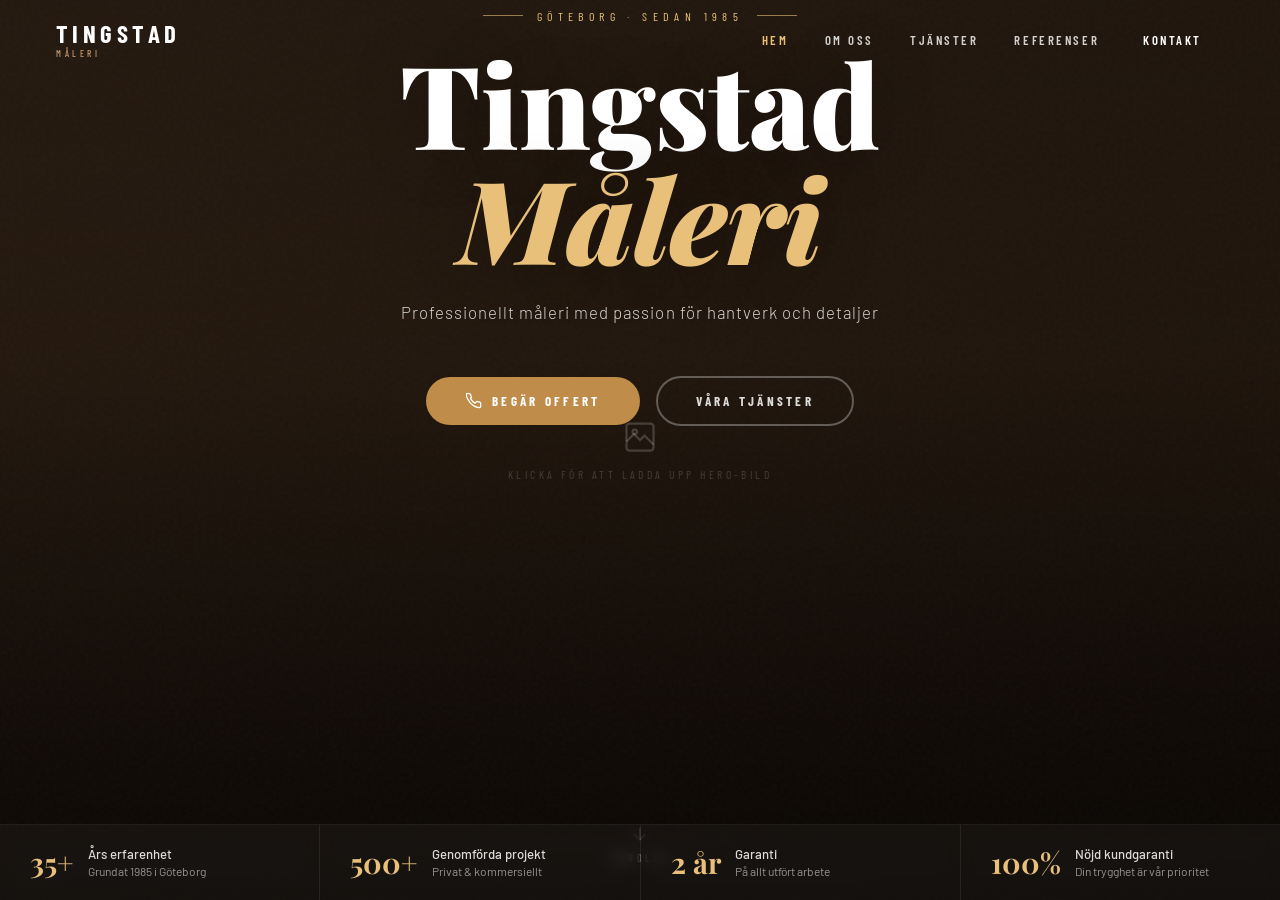
==== commit e48297e9: "Uppdatera hemsida med ny design för Tingstad Måleri - Förbättrad hero med statistik-strip och scroll" ====
--- a/index.html
+++ b/index.html
@@ -3,481 +3,619 @@
 <head>
   <meta charset="UTF-8" />
   <meta name="viewport" content="width=device-width, initial-scale=1.0" />
-  <title>Tingstad Måleri</title>
-  <link href="https://fonts.googleapis.com/css2?family=Playfair+Display:wght@400;700;900&family=Barlow:wght@300;400;500;600&family=Barlow+Condensed:wght@500;700&display=swap" rel="stylesheet" />
+  <title>Tingstad Måleri – Göteborg</title>
+  <link href="https://fonts.googleapis.com/css2?family=Playfair+Display:ital,wght@0,400;0,700;0,900;1,400&family=Barlow:wght@300;400;500;600&family=Barlow+Condensed:wght@400;500;600;700&display=swap" rel="stylesheet" />
   <style>
     :root {
-      --cream: #f5efe6;
-      --cream-dark: #ede4d8;
-      --brown: #7a5c3e;
+      --cream:       #f6f0e8;
+      --cream-dark:  #ede5d8;
+      --cream-mid:   #e5dace;
+      --warm-white:  #faf7f3;
+      --brown:       #6b4e35;
       --brown-light: #c49a72;
-      --text-dark: #3a3128;
-      --text-mid: #6b5c4e;
-      --text-light: #9e8e7e;
-      --white: #ffffff;
-      --black: #1a1410;
-      --accent: #b07840;
-    }
-
-    * { margin: 0; padding: 0; box-sizing: border-box; }
+      --brown-mid:   #9a6d47;
+      --gold:        #c08c4a;
+      --gold-light:  #e8c07a;
+      --text-dark:   #2c231b;
+      --text-mid:    #6b5c4e;
+      --text-light:  #9e8e7e;
+      --black:       #18120c;
+      --black-soft:  #231a12;
+      --white:       #ffffff;
+    }
+
+    *, *::before, *::after { margin: 0; padding: 0; box-sizing: border-box; }
     html, body { width: 100%; height: 100%; overflow: hidden; }
-
-    body {
-      font-family: 'Barlow', sans-serif;
+    body { font-family: 'Barlow', sans-serif; background: var(--cream); color: var(--text-dark); }
+
+    /* ═══════════════════════════════ PAGE SYSTEM ═══════════════════════════════ */
+    #app { width: 100%; height: 100vh; position: relative; overflow: hidden; }
+
+    .page {
+      position: absolute; inset: 0; width: 100%; height: 100vh;
+      overflow-y: auto; overflow-x: hidden;
+      opacity: 0; transform: translateX(70px);
+      pointer-events: none;
+      transition: opacity 0.5s cubic-bezier(.4,0,.2,1), transform 0.5s cubic-bezier(.4,0,.2,1);
       background: var(--cream);
-      color: var(--text-dark);
-    }
-
-    /* ─── PAGE SYSTEM ─── */
-    #app {
-      width: 100%;
-      height: 100vh;
-      position: relative;
-      overflow: hidden;
-    }
-
-    .page {
-      position: absolute;
-      inset: 0;
-      width: 100%;
-      height: 100vh;
-      overflow-y: auto;
-      overflow-x: hidden;
-      opacity: 0;
-      transform: translateX(60px);
-      pointer-events: none;
-      transition: opacity 0.45s ease, transform 0.45s ease;
-      background: var(--cream);
-    }
-    .page.active {
-      opacity: 1;
-      transform: translateX(0);
-      pointer-events: all;
-    }
-    .page.out-left {
-      opacity: 0;
-      transform: translateX(-60px);
-      pointer-events: none;
-    }
-
-    /* ─── NAV ─── */
+    }
+    .page.active  { opacity: 1; transform: translateX(0); pointer-events: all; }
+    .page.out-left{ opacity: 0; transform: translateX(-70px); pointer-events: none; }
+
+    /* ═══════════════════════════════ NAVIGATION ═══════════════════════════════ */
     nav {
-      position: fixed;
-      top: 0; left: 0; right: 0;
-      z-index: 200;
-      padding: 20px 50px;
-      display: flex;
-      align-items: center;
-      justify-content: space-between;
-      transition: background 0.4s, box-shadow 0.4s;
+      position: fixed; top: 0; left: 0; right: 0; z-index: 300;
+      padding: 0 56px;
+      display: flex; align-items: center; justify-content: space-between;
+      height: 80px;
+      transition: background 0.4s, box-shadow 0.4s, height 0.4s;
     }
     nav.solid {
-      background: var(--cream);
-      box-shadow: 0 2px 20px rgba(0,0,0,0.08);
-    }
+      background: rgba(246,240,232,0.97);
+      backdrop-filter: blur(12px);
+      -webkit-backdrop-filter: blur(12px);
+      box-shadow: 0 1px 0 rgba(0,0,0,0.06), 0 8px 32px rgba(0,0,0,0.06);
+      height: 68px;
+    }
+
     .logo-btn {
-      font-family: 'Barlow Condensed', sans-serif;
-      font-weight: 700;
-      font-size: 1.6rem;
-      letter-spacing: 0.15em;
-      color: var(--white);
-      text-decoration: none;
-      line-height: 1;
-      transition: color 0.4s;
-      cursor: pointer;
-      border: none;
-      background: none;
+      font-family: 'Barlow Condensed', sans-serif; font-weight: 700;
+      font-size: 1.55rem; letter-spacing: 0.18em;
+      color: var(--white); background: none; border: none; cursor: pointer;
+      line-height: 1; transition: color 0.4s; text-align: left;
+      display: flex; flex-direction: column; gap: 3px;
     }
     nav.solid .logo-btn { color: var(--text-dark); }
-    .logo-btn span {
-      display: block;
-      font-size: 0.65rem;
-      letter-spacing: 0.3em;
-      font-weight: 500;
-      margin-top: 2px;
-    }
-    .nav-links {
-      display: flex;
-      gap: 36px;
-      list-style: none;
-    }
+    .logo-btn .logo-sub {
+      font-size: 0.58rem; letter-spacing: 0.38em; font-weight: 500;
+      color: var(--brown-light); display: block;
+    }
+    nav.solid .logo-btn .logo-sub { color: var(--gold); }
+
+    .nav-links { display: flex; gap: 8px; list-style: none; align-items: center; }
     .nav-links button {
-      font-family: 'Barlow Condensed', sans-serif;
-      font-weight: 500;
-      font-size: 0.85rem;
-      letter-spacing: 0.2em;
-      text-transform: uppercase;
-      background: none;
-      border: none;
-      cursor: pointer;
-      color: rgba(255,255,255,0.85);
-      transition: color 0.3s;
-      position: relative;
-      padding: 0;
-    }
-    .nav-links button::after {
-      content: '';
-      position: absolute;
-      bottom: -4px; left: 0; right: 0;
-      height: 1px;
-      background: var(--accent);
-      transform: scaleX(0);
-      transition: transform 0.3s;
-    }
-    .nav-links button:hover::after,
-    .nav-links button.active::after { transform: scaleX(1); }
+      font-family: 'Barlow Condensed', sans-serif; font-weight: 600;
+      font-size: 0.8rem; letter-spacing: 0.2em; text-transform: uppercase;
+      background: none; border: none; cursor: pointer;
+      color: rgba(255,255,255,0.8); padding: 8px 14px; border-radius: 4px;
+      transition: color 0.3s, background 0.3s;
+    }
+    .nav-links button:hover { color: var(--white); background: rgba(255,255,255,0.1); }
+    .nav-links button.active { color: var(--gold-light); }
     nav.solid .nav-links button { color: var(--text-mid); }
-    nav.solid .nav-links button:hover,
-    nav.solid .nav-links button.active { color: var(--accent); }
-
-    /* ─── SHARED TYPOGRAPHY ─── */
+    nav.solid .nav-links button:hover { color: var(--text-dark); background: rgba(0,0,0,0.05); }
+    nav.solid .nav-links button.active { color: var(--gold); }
+
+    .nav-cta {
+      font-family: 'Barlow Condensed', sans-serif; font-weight: 700;
+      font-size: 0.78rem; letter-spacing: 0.2em; text-transform: uppercase;
+      background: var(--gold); color: var(--white) !important;
+      border: none; cursor: pointer; padding: 11px 22px !important;
+      border-radius: 50px; transition: background 0.3s, transform 0.2s !important;
+    }
+    .nav-cta:hover { background: var(--brown) !important; transform: translateY(-1px) !important; }
+
+    /* ═══════════════════════════════ SHARED ═══════════════════════════════ */
     .section-label {
-      font-family: 'Barlow Condensed', sans-serif;
-      font-size: 0.75rem;
-      letter-spacing: 0.4em;
-      color: var(--accent);
-      text-transform: uppercase;
-      margin-bottom: 12px;
-      display: block;
+      font-family: 'Barlow Condensed', sans-serif; font-size: 0.72rem;
+      letter-spacing: 0.45em; color: var(--gold); text-transform: uppercase;
+      margin-bottom: 10px; display: block;
     }
     .section-title {
-      font-family: 'Playfair Display', serif;
-      font-size: clamp(2rem, 3.5vw, 2.8rem);
-      font-weight: 700;
-      color: var(--text-dark);
-      line-height: 1.15;
-      margin-bottom: 18px;
+      font-family: 'Playfair Display', serif; font-weight: 700;
+      font-size: clamp(1.9rem, 3.2vw, 2.7rem); color: var(--text-dark);
+      line-height: 1.15; margin-bottom: 20px;
     }
     .section-title.center { text-align: center; }
     .section-sub {
-      font-size: 1rem;
-      font-weight: 300;
-      color: var(--text-mid);
-      line-height: 1.7;
-      max-width: 680px;
+      font-size: 1rem; font-weight: 300; color: var(--text-mid);
+      line-height: 1.8; max-width: 660px;
     }
     .section-sub.center { text-align: center; margin: 0 auto; }
 
-    /* ─── PAGE INNER WRAPPER ─── */
-    .page-inner {
-      max-width: 1300px;
-      margin: 0 auto;
-      padding: 110px 50px 60px;
-    }
-
-    /* ══════════ PAGE: HEM ══════════ */
-    #page-hem {
-      display: flex;
-      align-items: center;
-      justify-content: center;
-    }
+    .page-inner { max-width: 1240px; margin: 0 auto; padding: 110px 56px 80px; }
+    .page-inner.narrow { max-width: 1000px; }
+
+    .btn-primary {
+      display: inline-flex; align-items: center; gap: 10px;
+      background: var(--gold); color: var(--white);
+      font-family: 'Barlow Condensed', sans-serif; font-weight: 700;
+      font-size: 0.82rem; letter-spacing: 0.25em; text-transform: uppercase;
+      padding: 16px 40px; border-radius: 50px; border: none;
+      cursor: pointer; transition: background 0.3s, transform 0.2s, box-shadow 0.3s;
+    }
+    .btn-primary:hover {
+      background: var(--brown); transform: translateY(-3px);
+      box-shadow: 0 12px 30px rgba(176,120,64,0.4);
+    }
+    .btn-outline {
+      display: inline-flex; align-items: center; gap: 10px;
+      background: transparent; color: var(--text-dark);
+      font-family: 'Barlow Condensed', sans-serif; font-weight: 700;
+      font-size: 0.82rem; letter-spacing: 0.25em; text-transform: uppercase;
+      padding: 15px 38px; border-radius: 50px; border: 2px solid var(--text-dark);
+      cursor: pointer; transition: all 0.3s;
+    }
+    .btn-outline:hover {
+      background: var(--text-dark); color: var(--white); transform: translateY(-2px);
+    }
+
+    /* Reveal animation */
+    .reveal { opacity: 0; transform: translateY(28px); transition: opacity 0.7s ease, transform 0.7s ease; }
+    .reveal.visible { opacity: 1; transform: translateY(0); }
+    .reveal-delay-1 { transition-delay: 0.1s; }
+    .reveal-delay-2 { transition-delay: 0.2s; }
+    .reveal-delay-3 { transition-delay: 0.3s; }
+    .reveal-delay-4 { transition-delay: 0.4s; }
+
+    /* ═══════════════════════════════ PAGE: HEM ═══════════════════════════════ */
+    #page-hem { overflow: hidden !important; }
+
     .hero-bg {
-      position: absolute;
-      inset: 0;
-      background: linear-gradient(to bottom, rgba(20,15,10,0.6) 0%, rgba(20,15,10,0.3) 50%, rgba(20,15,10,0.7) 100%), var(--cream-dark);
+      position: absolute; inset: 0;
+      background: linear-gradient(160deg, #2c1e12 0%, #1a1008 100%);
       cursor: pointer;
-      display: flex;
-      align-items: center;
-      justify-content: center;
-      background-size: cover;
-      background-position: center;
+    }
+    .hero-bg-img {
+      position: absolute; inset: 0;
+      background-size: cover; background-position: center;
+      opacity: 0; transition: opacity 1s ease;
+    }
+    .hero-bg-img.loaded { opacity: 1; }
+    .hero-overlay {
+      position: absolute; inset: 0;
+      background: linear-gradient(to bottom,
+        rgba(0,0,0,0.2) 0%,
+        rgba(0,0,0,0.1) 40%,
+        rgba(0,0,0,0.7) 100%);
+    }
+    .hero-grain {
+      position: absolute; inset: 0; pointer-events: none; opacity: 0.03;
+      background-image: url("data:image/svg+xml,%3Csvg viewBox='0 0 256 256' xmlns='http://www.w3.org/2000/svg'%3E%3Cfilter id='noise'%3E%3CfeTurbulence type='fractalNoise' baseFrequency='0.9' numOctaves='4' stitchTiles='stitch'/%3E%3C/filter%3E%3Crect width='100%25' height='100%25' filter='url(%23noise)'/%3E%3C/svg%3E");
     }
     .hero-upload-hint {
-      display: flex;
-      flex-direction: column;
-      align-items: center;
-      gap: 10px;
-      color: rgba(255,255,255,0.3);
-      font-family: 'Barlow Condensed', sans-serif;
-      font-size: 0.75rem;
-      letter-spacing: 0.2em;
-      pointer-events: none;
+      position: absolute; inset: 0; display: flex; flex-direction: column;
+      align-items: center; justify-content: center; gap: 12px;
+      color: rgba(255,255,255,0.18); pointer-events: none; z-index: 1;
+    }
+    .hero-upload-hint svg { width: 36px; }
+    .hero-upload-hint span {
+      font-family: 'Barlow Condensed', sans-serif; font-size: 0.72rem;
+      letter-spacing: 0.3em; text-transform: uppercase;
+    }
+    .hero-bg.has-image .hero-upload-hint { display: none; }
+
+    .hero-content {
+      position: relative; z-index: 10; text-align: center; color: var(--white);
+      animation: heroIn 1.1s cubic-bezier(.4,0,.2,1) both;
+    }
+    @keyframes heroIn {
+      from { opacity: 0; transform: translateY(40px); }
+      to   { opacity: 1; transform: translateY(0); }
+    }
+
+    .hero-eyebrow {
+      display: inline-flex; align-items: center; gap: 14px;
+      font-family: 'Barlow Condensed', sans-serif; font-size: 0.75rem;
+      letter-spacing: 0.45em; color: var(--gold-light); margin-bottom: 22px;
+      text-transform: uppercase;
+    }
+    .hero-eyebrow::before, .hero-eyebrow::after {
+      content: ''; display: block; width: 40px; height: 1px;
+      background: var(--gold-light); opacity: 0.6;
+    }
+
+    .hero-title {
+      font-family: 'Playfair Display', serif; font-weight: 900;
+      font-size: clamp(3.8rem, 9vw, 7.5rem);
+      line-height: 1.0; margin-bottom: 24px;
+      text-shadow: 0 4px 60px rgba(0,0,0,0.3);
+    }
+    .hero-title em {
+      font-style: italic; color: var(--gold-light);
+    }
+
+    .hero-sub {
+      font-size: 1.05rem; font-weight: 300; letter-spacing: 0.06em;
+      opacity: 0.8; margin-bottom: 50px; line-height: 1.6;
+    }
+
+    .hero-actions { display: flex; gap: 16px; justify-content: center; align-items: center; flex-wrap: wrap; }
+
+    .hero-scroll {
+      position: absolute; bottom: 36px; left: 50%; transform: translateX(-50%);
+      display: flex; flex-direction: column; align-items: center; gap: 8px; z-index: 10;
+      color: rgba(255,255,255,0.4);
+      font-family: 'Barlow Condensed', sans-serif; font-size: 0.65rem;
+      letter-spacing: 0.35em; text-transform: uppercase;
+      animation: scrollBounce 2s ease infinite;
+      cursor: pointer; border: none; background: none;
+    }
+    @keyframes scrollBounce {
+      0%, 100% { transform: translateX(-50%) translateY(0); }
+      50%       { transform: translateX(-50%) translateY(6px); }
+    }
+    .hero-scroll svg { width: 20px; opacity: 0.5; }
+
+    .hero-strip {
+      position: absolute; bottom: 0; left: 0; right: 0; z-index: 10;
+      display: flex; border-top: 1px solid rgba(255,255,255,0.08);
+    }
+    .hero-strip-item {
+      flex: 1; padding: 20px 30px;
+      border-right: 1px solid rgba(255,255,255,0.08);
+      display: flex; align-items: center; gap: 14px;
+      background: rgba(255,255,255,0.04);
+      backdrop-filter: blur(8px);
+    }
+    .hero-strip-item:last-child { border-right: none; }
+    .hero-strip-num {
+      font-family: 'Playfair Display', serif; font-size: 1.8rem;
+      font-weight: 700; color: var(--gold-light); line-height: 1;
+    }
+    .hero-strip-label { font-size: 0.75rem; color: rgba(255,255,255,0.55); line-height: 1.4; }
+    .hero-strip-label strong { display: block; color: rgba(255,255,255,0.85); font-weight: 500; font-size: 0.82rem; }
+
+    /* ═══════════════════════════════ PAGE: OM OSS ═══════════════════════════════ */
+    .about-grid {
+      display: grid; grid-template-columns: 1fr 1fr;
+      gap: 90px; align-items: center; margin-top: 60px;
+    }
+    .about-img-wrap { position: relative; cursor: pointer; }
+    .about-img-wrap::after {
+      content: ''; position: absolute;
+      inset: 18px -18px -18px 18px;
+      border: 1.5px solid var(--brown-light);
+      z-index: 0; pointer-events: none;
+    }
+    .about-img-inner {
+      position: relative; z-index: 1; width: 100%; height: 500px; overflow: hidden;
+    }
+    .img-placeholder {
+      width: 100%; height: 100%;
+      background: var(--cream-dark); border: 2px dashed rgba(122,92,62,0.3);
+      display: flex; flex-direction: column; align-items: center;
+      justify-content: center; gap: 12px; color: var(--text-light);
+      font-family: 'Barlow Condensed', sans-serif; font-size: 0.78rem;
+      letter-spacing: 0.2em; text-transform: uppercase;
+      transition: background 0.3s, color 0.3s;
+    }
+    .img-placeholder:hover { background: #e2d8cc; color: var(--gold); }
+    .img-placeholder svg { opacity: 0.35; width: 40px; }
+    .about-img-inner img { display: none; width: 100%; height: 100%; object-fit: cover; }
+
+    .badge-floating {
+      position: absolute; bottom: -28px; right: -28px; z-index: 2;
+      width: 110px; height: 110px;
+      background: var(--gold); border-radius: 50%;
+      display: flex; flex-direction: column; align-items: center; justify-content: center;
+      color: var(--white); text-align: center;
+      box-shadow: 0 12px 40px rgba(192,140,74,0.4);
+    }
+    .badge-floating-num {
+      font-family: 'Playfair Display', serif; font-size: 1.8rem;
+      font-weight: 900; line-height: 1;
+    }
+    .badge-floating-label { font-size: 0.6rem; letter-spacing: 0.12em; opacity: 0.9; margin-top: 2px; }
+
+    .about-text { padding-left: 10px; }
+    .about-lead {
+      font-size: 1.12rem; font-weight: 300; color: var(--text-mid);
+      line-height: 1.85; margin-bottom: 28px;
+    }
+    .about-body {
+      font-size: 0.93rem; font-weight: 300; color: var(--text-mid);
+      line-height: 1.8; margin-bottom: 36px;
+    }
+
+    .stats-row { display: flex; gap: 0; margin-top: 40px; }
+    .stat-item {
+      flex: 1; padding: 24px 24px 24px 0;
+      border-left: 2px solid var(--cream-dark);
+      padding-left: 24px;
+    }
+    .stat-item:first-child { padding-left: 0; border-left: none; }
+    .stat-num {
+      font-family: 'Playfair Display', serif; font-size: 2.4rem;
+      font-weight: 700; color: var(--gold); line-height: 1;
+    }
+    .stat-label { font-size: 0.78rem; color: var(--text-light); letter-spacing: 0.06em; margin-top: 4px; }
+
+    /* Values strip */
+    .values-strip {
+      background: var(--black-soft); margin-top: 80px;
+      padding: 60px 56px;
+    }
+    .values-strip-inner { max-width: 1240px; margin: 0 auto; }
+    .values-grid { display: grid; grid-template-columns: repeat(3, 1fr); gap: 1px; background: rgba(255,255,255,0.08); }
+    .value-item {
+      padding: 50px 44px; background: var(--black-soft);
+      transition: background 0.3s;
+    }
+    .value-item:hover { background: #2c1f14; }
+    .value-icon { font-size: 2rem; margin-bottom: 18px; }
+    .value-title {
+      font-family: 'Playfair Display', serif; font-size: 1.2rem;
+      color: var(--white); margin-bottom: 12px; font-weight: 700;
+    }
+    .value-desc { font-size: 0.88rem; font-weight: 300; color: rgba(255,255,255,0.5); line-height: 1.75; }
+
+    /* ═══════════════════════════════ PAGE: TJÄNSTER ═══════════════════════════════ */
+    #page-tjanster { background: var(--warm-white); }
+
+    .services-hero {
+      background: var(--black-soft); padding: 80px 56px 70px;
       text-align: center;
     }
-    .hero-upload-hint svg { width: 40px; opacity: 0.35; }
-    .hero-bg.has-image .hero-upload-hint { display: none; }
-    .hero-content {
-      position: relative;
-      text-align: center;
-      color: var(--white);
-      z-index: 1;
-      animation: fadeUp 1s ease both;
-    }
-    @keyframes fadeUp {
-      from { opacity: 0; transform: translateY(30px); }
-      to   { opacity: 1; transform: translateY(0); }
-    }
-    .hero-eyebrow {
-      font-family: 'Barlow Condensed', sans-serif;
-      font-size: 0.8rem;
-      letter-spacing: 0.4em;
-      color: var(--brown-light);
-      margin-bottom: 16px;
-    }
-    .hero-title {
-      font-family: 'Playfair Display', serif;
-      font-size: clamp(3.5rem, 8vw, 7rem);
-      font-weight: 900;
-      line-height: 1.05;
-      margin-bottom: 20px;
-      text-shadow: 0 4px 30px rgba(0,0,0,0.4);
-    }
-    .hero-sub {
-      font-size: 1.05rem;
-      font-weight: 300;
-      letter-spacing: 0.08em;
-      opacity: 0.85;
-      margin-bottom: 44px;
-    }
-    .btn-primary {
-      display: inline-block;
-      background: var(--accent);
-      color: var(--white);
-      font-family: 'Barlow Condensed', sans-serif;
-      font-weight: 700;
-      font-size: 0.85rem;
-      letter-spacing: 0.25em;
-      padding: 16px 44px;
-      border-radius: 50px;
+    .services-hero .section-title { color: var(--white); }
+    .services-hero .section-sub { color: rgba(255,255,255,0.55); }
+
+    .services-grid {
+      display: grid; grid-template-columns: repeat(4,1fr); gap: 0;
+      background: var(--cream-mid);
+    }
+    .service-card {
+      background: var(--warm-white); padding: 48px 34px;
+      border-right: 1px solid var(--cream-mid);
+      position: relative; overflow: hidden;
+      transition: background 0.35s, transform 0.35s;
+      cursor: default;
+    }
+    .service-card:last-child { border-right: none; }
+    .service-card::before {
+      content: ''; position: absolute; top: 0; left: 0; right: 0; height: 3px;
+      background: linear-gradient(90deg, var(--gold), var(--brown-light));
+      transform: scaleX(0); transform-origin: left; transition: transform 0.4s;
+    }
+    .service-card:hover { background: var(--cream); transform: translateY(-4px); }
+    .service-card:hover::before { transform: scaleX(1); }
+    .service-num {
+      font-family: 'Barlow Condensed', sans-serif; font-size: 0.65rem;
+      letter-spacing: 0.35em; color: var(--gold); margin-bottom: 20px; display: block;
+    }
+    .service-icon { font-size: 2.2rem; margin-bottom: 16px; }
+    .service-name {
+      font-family: 'Barlow Condensed', sans-serif; font-weight: 700; font-size: 1rem;
+      letter-spacing: 0.12em; color: var(--text-dark); text-transform: uppercase;
+      margin-bottom: 14px;
+    }
+    .service-desc { font-size: 0.88rem; font-weight: 300; color: var(--text-mid); line-height: 1.7; }
+
+    .guarantees-section { padding: 80px 56px; background: var(--cream); }
+    .guarantees-inner { max-width: 1240px; margin: 0 auto; }
+    .guarantees-grid { display: grid; grid-template-columns: 1fr 1fr; gap: 2px; background: var(--cream-mid); margin-top: 50px; }
+    .guarantee-card {
+      background: var(--warm-white); padding: 44px 40px;
+      display: flex; gap: 24px; align-items: flex-start;
+      transition: background 0.3s;
+    }
+    .guarantee-card:hover { background: var(--cream-dark); }
+    .guarantee-num {
+      font-family: 'Playfair Display', serif; font-size: 3.5rem; font-weight: 900;
+      color: var(--gold); opacity: 0.18; line-height: 1; flex-shrink: 0;
+    }
+    .guarantee-title {
+      font-family: 'Barlow Condensed', sans-serif; font-weight: 700; font-size: 0.93rem;
+      letter-spacing: 0.2em; text-transform: uppercase; color: var(--text-dark); margin-bottom: 8px;
+    }
+    .guarantee-desc { font-size: 0.87rem; font-weight: 300; color: var(--text-mid); line-height: 1.75; }
+
+    .cert-strip { background: var(--black-soft); padding: 50px 56px; }
+    .cert-strip-inner { max-width: 1240px; margin: 0 auto; text-align: center; }
+    .cert-title { font-family: 'Barlow Condensed', sans-serif; font-size: 0.68rem; letter-spacing: 0.4em; color: rgba(255,255,255,0.3); text-transform: uppercase; margin-bottom: 34px; }
+    .cert-logos { display: flex; justify-content: center; align-items: center; gap: 56px; flex-wrap: wrap; }
+    .cert-item {
+      display: flex; flex-direction: column; align-items: center; gap: 10px;
+      font-family: 'Barlow Condensed', sans-serif; font-weight: 600; font-size: 0.78rem;
+      letter-spacing: 0.15em; color: rgba(255,255,255,0.45);
+      transition: color 0.3s;
+    }
+    .cert-item:hover { color: var(--gold-light); }
+    .cert-badge {
+      width: 54px; height: 54px; border-radius: 50%;
+      border: 1.5px solid rgba(255,255,255,0.15);
+      display: flex; align-items: center; justify-content: center;
+      font-size: 1.4rem;
+      transition: border-color 0.3s, background 0.3s;
+    }
+    .cert-item:hover .cert-badge { border-color: var(--gold); background: rgba(192,140,74,0.1); }
+
+    /* ═══════════════════════════════ PAGE: REFERENSER ═══════════════════════════════ */
+    .references-head { text-align: center; margin-bottom: 56px; }
+    .references-grid { display: grid; grid-template-columns: repeat(3, 1fr); gap: 2px; background: var(--cream-mid); }
+    .ref-card { position: relative; overflow: hidden; cursor: pointer; background: var(--warm-white); }
+    .ref-img-wrap { position: relative; overflow: hidden; height: 280px; }
+    .ref-img-wrap img {
+      width: 100%; height: 280px; object-fit: cover; display: none;
+      transition: transform 0.7s cubic-bezier(.4,0,.2,1);
+    }
+    .ref-card:hover .ref-img-wrap img { transform: scale(1.08); }
+    .ref-placeholder {
+      width: 100%; height: 280px;
+      background: var(--cream-dark);
+      display: flex; flex-direction: column; align-items: center;
+      justify-content: center; gap: 10px; color: var(--text-light);
+      font-family: 'Barlow Condensed', sans-serif; font-size: 0.72rem;
+      letter-spacing: 0.2em; text-transform: uppercase;
+      transition: background 0.3s, color 0.3s;
       border: none;
-      cursor: pointer;
-      transition: background 0.3s, transform 0.2s;
-      text-transform: uppercase;
-    }
-    .btn-primary:hover { background: var(--brown); transform: translateY(-2px); }
-
-    /* ══════════ PAGE: OM OSS ══════════ */
-    .about-grid {
-      display: grid;
-      grid-template-columns: 1fr 1fr;
-      gap: 80px;
-      align-items: center;
-      margin-top: 50px;
-    }
-    .about-img-wrap {
-      position: relative;
-      cursor: pointer;
-    }
-    .about-img-wrap::before {
-      content: '';
-      position: absolute;
-      inset: -14px -14px 14px 14px;
-      border: 2px solid var(--brown-light);
-      z-index: 0;
-    }
-    .img-placeholder {
-      position: relative; z-index: 1;
-      width: 100%; height: 480px;
-      background: var(--cream-dark);
-      border: 2px dashed var(--brown-light);
-      display: flex; flex-direction: column; align-items: center; justify-content: center; gap: 12px;
-      color: var(--text-light);
-      font-family: 'Barlow Condensed', sans-serif;
-      font-size: 0.8rem; letter-spacing: 0.2em; text-transform: uppercase;
-      transition: background 0.3s, border-color 0.3s, color 0.3s;
-    }
-    .img-placeholder:hover { background: #e8ddd0; border-color: var(--accent); color: var(--accent); }
-    .img-placeholder svg { opacity: 0.4; }
-    .about-img-wrap img {
-      display: none; width: 100%; height: 480px; object-fit: cover;
-      position: relative; z-index: 1;
-    }
-    .stats-row {
-      display: flex; gap: 40px;
-      margin-top: 40px; padding-top: 40px;
-      border-top: 1px solid var(--cream-dark);
-    }
-    .stat-number {
-      font-family: 'Playfair Display', serif;
-      font-size: 2.5rem; font-weight: 700; color: var(--accent); line-height: 1;
-    }
-    .stat-label { font-size: 0.8rem; letter-spacing: 0.1em; color: var(--text-light); margin-top: 4px; }
-
-    /* ══════════ PAGE: TJÄNSTER ══════════ */
-    #page-tjanster { background: var(--cream-dark); }
-    .services-head { text-align: center; margin-bottom: 50px; }
-    .services-grid {
-      display: grid; grid-template-columns: repeat(4, 1fr); gap: 24px;
-    }
-    .service-card {
-      background: var(--cream); padding: 40px 30px;
-      position: relative; overflow: hidden;
-      transition: transform 0.3s, box-shadow 0.3s;
-    }
-    .service-card:hover { transform: translateY(-6px); box-shadow: 0 20px 50px rgba(0,0,0,0.1); }
-    .service-card::before {
-      content: ''; position: absolute;
-      top: 0; left: 0; right: 0; height: 3px;
-      background: var(--accent);
-      transform: scaleX(0); transform-origin: left;
-      transition: transform 0.4s;
-    }
-    .service-card:hover::before { transform: scaleX(1); }
-    .service-icon { font-size: 2rem; margin-bottom: 18px; }
-    .service-name {
-      font-family: 'Barlow Condensed', sans-serif; font-size: 1rem; font-weight: 700;
-      letter-spacing: 0.15em; color: var(--text-dark); text-transform: uppercase; margin-bottom: 12px;
-    }
-    .service-desc { font-size: 0.9rem; font-weight: 300; color: var(--text-mid); line-height: 1.65; }
-
-    .guarantees-grid { display: grid; grid-template-columns: 1fr 1fr; gap: 24px; margin-top: 60px; }
-    .guarantee-card {
-      background: var(--cream); padding: 40px 34px;
-      display: flex; gap: 22px; align-items: flex-start;
-    }
-    .guarantee-num {
-      font-family: 'Playfair Display', serif; font-size: 3rem; font-weight: 900;
-      color: var(--accent); opacity: 0.25; line-height: 1; flex-shrink: 0;
-    }
-    .guarantee-title {
-      font-family: 'Barlow Condensed', sans-serif; font-weight: 700; font-size: 0.95rem;
-      letter-spacing: 0.2em; text-transform: uppercase; color: var(--text-dark); margin-bottom: 8px;
-    }
-    .guarantee-desc { font-size: 0.88rem; font-weight: 300; color: var(--text-mid); line-height: 1.7; }
-
-    .cert-strip {
-      background: var(--cream); padding: 40px; text-align: center; margin-top: 60px;
-    }
-    .cert-strip-title {
-      font-family: 'Barlow Condensed', sans-serif; font-size: 0.7rem; letter-spacing: 0.4em;
-      color: var(--text-light); text-transform: uppercase; margin-bottom: 24px;
-    }
-    .cert-logos { display: flex; justify-content: center; align-items: center; gap: 50px; flex-wrap: wrap; }
-    .cert-item {
-      font-family: 'Barlow Condensed', sans-serif; font-weight: 700; font-size: 0.85rem;
-      letter-spacing: 0.12em; color: var(--text-mid);
-      display: flex; flex-direction: column; align-items: center; gap: 8px;
-    }
-    .cert-badge {
-      width: 50px; height: 50px; border-radius: 50%;
-      background: var(--accent); display: flex; align-items: center; justify-content: center;
-      color: white; font-size: 1.3rem;
-    }
-
-    /* ══════════ PAGE: REFERENSER ══════════ */
-    .references-head { text-align: center; margin-bottom: 50px; }
-    .references-grid { display: grid; grid-template-columns: repeat(3, 1fr); gap: 24px; }
-    .ref-card { position: relative; overflow: hidden; cursor: pointer; }
-    .ref-img-wrap { position: relative; overflow: hidden; height: 260px; }
-    .ref-img-wrap img {
-      width: 100%; height: 260px; object-fit: cover; display: none; transition: transform 0.6s;
-    }
-    .ref-card:hover .ref-img-wrap img { transform: scale(1.06); }
-    .ref-placeholder {
-      width: 100%; height: 260px;
-      background: var(--cream-dark);
-      border: 2px dashed var(--brown-light);
-      display: flex; flex-direction: column; align-items: center; justify-content: center; gap: 10px;
-      color: var(--text-light);
-      font-family: 'Barlow Condensed', sans-serif; font-size: 0.75rem; letter-spacing: 0.2em; text-transform: uppercase;
-      transition: background 0.3s, color 0.3s;
-    }
-    .ref-placeholder:hover { background: #e8ddd0; color: var(--accent); }
-    .ref-placeholder svg { opacity: 0.4; }
-    .ref-overlay { background: var(--cream-dark); padding: 18px 20px; }
+    }
+    .ref-placeholder:hover { background: #ddd4c4; color: var(--gold); }
+    .ref-placeholder svg { opacity: 0.35; width: 32px; }
+    .ref-overlay {
+      background: var(--warm-white); padding: 22px 24px 24px;
+      transition: background 0.3s;
+    }
+    .ref-card:hover .ref-overlay { background: var(--cream); }
+    .ref-tag {
+      font-family: 'Barlow Condensed', sans-serif; font-size: 0.65rem;
+      letter-spacing: 0.3em; color: var(--gold); text-transform: uppercase; margin-bottom: 5px;
+    }
     .ref-name {
-      font-family: 'Barlow Condensed', sans-serif; font-weight: 700; font-size: 0.9rem;
-      letter-spacing: 0.15em; text-transform: uppercase; color: var(--text-dark); margin-bottom: 4px;
+      font-family: 'Barlow Condensed', sans-serif; font-weight: 700; font-size: 1rem;
+      letter-spacing: 0.1em; text-transform: uppercase; color: var(--text-dark); margin-bottom: 3px;
     }
     .ref-desc { font-size: 0.82rem; color: var(--text-light); font-weight: 300; }
 
-    /* ══════════ PAGE: KONTAKT ══════════ */
-    .contact-grid { display: grid; grid-template-columns: 1fr 1fr; gap: 80px; align-items: start; }
-    .contact-info p {
-      font-size: 0.95rem; font-weight: 300; color: var(--text-mid); line-height: 1.8; margin-bottom: 36px;
-    }
-    .contact-details { display: flex; flex-direction: column; gap: 22px; }
-    .contact-item { display: flex; align-items: flex-start; gap: 16px; }
-    .contact-item-icon {
-      width: 44px; height: 44px; background: var(--accent);
-      display: flex; align-items: center; justify-content: center; font-size: 1rem; flex-shrink: 0;
-    }
-    .contact-item-label {
-      font-family: 'Barlow Condensed', sans-serif; font-size: 0.7rem;
-      letter-spacing: 0.25em; text-transform: uppercase; color: var(--text-light); margin-bottom: 2px;
-    }
-    .contact-item-value { font-size: 0.95rem; font-weight: 500; color: var(--text-dark); }
-    .contact-item-value a { color: inherit; text-decoration: none; }
-
+    /* Testimonials */
+    .testimonials-section { background: var(--black-soft); padding: 90px 56px; }
+    .testimonials-inner { max-width: 1240px; margin: 0 auto; }
+    .testimonials-head { text-align: center; margin-bottom: 56px; }
+    .testimonials-head .section-title { color: var(--white); }
+    .testimonials-head .section-sub { color: rgba(255,255,255,0.45); }
+    .testimonials-grid { display: grid; grid-template-columns: repeat(3,1fr); gap: 2px; background: rgba(255,255,255,0.05); }
+    .testimonial-card {
+      background: var(--black-soft); padding: 44px 36px;
+      transition: background 0.3s;
+    }
+    .testimonial-card:hover { background: #2a1e13; }
+    .testimonial-stars { color: var(--gold-light); font-size: 0.9rem; letter-spacing: 2px; margin-bottom: 20px; }
+    .testimonial-text {
+      font-family: 'Playfair Display', serif; font-style: italic;
+      font-size: 1.02rem; color: rgba(255,255,255,0.75); line-height: 1.75;
+      margin-bottom: 28px;
+    }
+    .testimonial-author { display: flex; align-items: center; gap: 14px; }
+    .testimonial-avatar {
+      width: 44px; height: 44px; border-radius: 50%;
+      background: var(--gold); display: flex; align-items: center; justify-content: center;
+      font-family: 'Playfair Display', serif; font-weight: 700; font-size: 1rem;
+      color: var(--white); flex-shrink: 0;
+    }
+    .testimonial-name { font-weight: 600; font-size: 0.88rem; color: rgba(255,255,255,0.85); }
+    .testimonial-role { font-size: 0.75rem; color: rgba(255,255,255,0.35); margin-top: 1px; }
+
+    /* ═══════════════════════════════ PAGE: KONTAKT ═══════════════════════════════ */
+    .contact-split { display: grid; grid-template-columns: 1fr 1.1fr; gap: 90px; align-items: start; margin-top: 50px; }
+
+    .contact-lede {
+      font-size: 1.05rem; font-weight: 300; color: var(--text-mid);
+      line-height: 1.85; margin-bottom: 44px;
+    }
+    .contact-details { display: flex; flex-direction: column; gap: 0; }
+    .contact-item {
+      display: flex; align-items: flex-start; gap: 18px;
+      padding: 22px 0; border-bottom: 1px solid var(--cream-dark);
+    }
+    .contact-item:first-child { padding-top: 0; }
+    .contact-item:last-child { border-bottom: none; }
+    .contact-icon {
+      width: 46px; height: 46px; background: var(--gold);
+      display: flex; align-items: center; justify-content: center;
+      font-size: 1rem; flex-shrink: 0; border-radius: 4px;
+    }
+    .contact-label {
+      font-family: 'Barlow Condensed', sans-serif; font-size: 0.68rem;
+      letter-spacing: 0.28em; text-transform: uppercase; color: var(--text-light); margin-bottom: 3px;
+    }
+    .contact-value { font-size: 1rem; font-weight: 500; color: var(--text-dark); }
+    .contact-value a { color: inherit; text-decoration: none; transition: color 0.2s; }
+    .contact-value a:hover { color: var(--gold); }
+
+    .form-card {
+      background: var(--warm-white); padding: 48px 44px;
+      box-shadow: 0 20px 80px rgba(0,0,0,0.08);
+    }
     .form-title {
-      font-family: 'Playfair Display', serif; font-size: 1.7rem; font-weight: 700;
-      color: var(--text-dark); margin-bottom: 28px;
-    }
-    .form-group { margin-bottom: 20px; }
+      font-family: 'Playfair Display', serif; font-size: 1.6rem; font-weight: 700;
+      color: var(--text-dark); margin-bottom: 8px;
+    }
+    .form-subtitle { font-size: 0.88rem; color: var(--text-light); margin-bottom: 34px; }
+
+    .form-row { display: grid; grid-template-columns: 1fr 1fr; gap: 16px; }
+    .form-group { margin-bottom: 18px; }
     .form-group label {
-      display: block; font-family: 'Barlow Condensed', sans-serif; font-size: 0.75rem;
-      letter-spacing: 0.2em; text-transform: uppercase; color: var(--text-mid); margin-bottom: 8px;
+      display: block; font-family: 'Barlow Condensed', sans-serif; font-size: 0.7rem;
+      letter-spacing: 0.22em; text-transform: uppercase; color: var(--text-mid); margin-bottom: 8px;
     }
     .form-group input,
     .form-group textarea,
     .form-group select {
-      width: 100%; background: var(--cream-dark); border: 1px solid transparent;
-      padding: 14px 18px; font-family: 'Barlow', sans-serif; font-size: 0.93rem;
-      color: var(--text-dark); outline: none; transition: border-color 0.3s; appearance: none;
+      width: 100%; background: var(--cream); border: 1.5px solid transparent;
+      border-bottom-color: var(--cream-mid);
+      padding: 13px 16px; font-family: 'Barlow', sans-serif; font-size: 0.93rem;
+      color: var(--text-dark); outline: none;
+      transition: border-color 0.3s, background 0.3s; appearance: none;
+      border-radius: 2px;
     }
     .form-group input:focus,
     .form-group textarea:focus,
-    .form-group select:focus { border-color: var(--accent); }
-    .form-group textarea { resize: vertical; min-height: 130px; }
-    .form-row { display: grid; grid-template-columns: 1fr 1fr; gap: 16px; }
+    .form-group select:focus {
+      border-color: var(--gold); background: var(--warm-white);
+    }
+    .form-group textarea { resize: vertical; min-height: 120px; }
     .form-success {
-      display: none; background: #e8f5e9; border-left: 3px solid #4caf50;
-      padding: 14px 18px; font-size: 0.88rem; color: #2e7d32; margin-top: 14px;
-    }
-
-    /* ─── FOOTER ─── */
-    footer {
-      background: var(--black); color: rgba(255,255,255,0.6); padding: 50px 50px 34px;
-    }
+      display: none; margin-top: 16px;
+      background: #f0f9f0; border-left: 3px solid #5cb85c;
+      padding: 14px 18px; font-size: 0.88rem; color: #3d7a3d; border-radius: 2px;
+    }
+
+    /* ═══════════════════════════════ FOOTER ═══════════════════════════════ */
+    footer { background: var(--black); color: rgba(255,255,255,0.5); padding: 64px 56px 36px; }
     .footer-inner {
-      max-width: 1300px; margin: 0 auto;
-      display: grid; grid-template-columns: 2fr 1fr 1fr; gap: 50px; margin-bottom: 40px;
+      max-width: 1240px; margin: 0 auto;
+      display: grid; grid-template-columns: 2fr 1fr 1fr 1fr; gap: 50px; margin-bottom: 50px;
     }
     .footer-logo {
-      font-family: 'Barlow Condensed', sans-serif; font-weight: 700; font-size: 1.5rem;
-      letter-spacing: 0.15em; color: var(--white); display: block; margin-bottom: 14px; line-height: 1;
-    }
-    .footer-logo span {
-      display: block; font-size: 0.6rem; letter-spacing: 0.3em; font-weight: 500; margin-top: 2px; color: var(--brown-light);
-    }
-    .footer-tagline { font-size: 0.83rem; line-height: 1.7; max-width: 280px; }
+      font-family: 'Barlow Condensed', sans-serif; font-weight: 700;
+      font-size: 1.45rem; letter-spacing: 0.18em; color: var(--white);
+      display: block; margin-bottom: 6px;
+    }
+    .footer-logo-sub {
+      font-size: 0.56rem; letter-spacing: 0.38em; font-weight: 500;
+      color: var(--gold); display: block; margin-bottom: 16px;
+    }
+    .footer-tagline { font-size: 0.83rem; line-height: 1.75; max-width: 240px; }
+    .footer-divider {
+      width: 32px; height: 1.5px; background: var(--gold); opacity: 0.4;
+      margin: 20px 0;
+    }
     .footer-col-title {
-      font-family: 'Barlow Condensed', sans-serif; font-weight: 700; font-size: 0.78rem;
-      letter-spacing: 0.25em; text-transform: uppercase; color: var(--white); margin-bottom: 18px;
-    }
-    .footer-links { list-style: none; display: flex; flex-direction: column; gap: 9px; }
+      font-family: 'Barlow Condensed', sans-serif; font-weight: 700;
+      font-size: 0.73rem; letter-spacing: 0.28em; text-transform: uppercase;
+      color: var(--white); margin-bottom: 20px;
+    }
+    .footer-links { list-style: none; display: flex; flex-direction: column; gap: 10px; }
     .footer-links button {
-      color: rgba(255,255,255,0.55); background: none; border: none; cursor: pointer;
+      color: rgba(255,255,255,0.45); background: none; border: none; cursor: pointer;
       font-size: 0.83rem; font-family: 'Barlow', sans-serif; text-align: left; padding: 0;
       transition: color 0.3s;
     }
-    .footer-links button:hover { color: var(--brown-light); }
-    .footer-links .no-link { cursor: default; }
-    .footer-links .no-link:hover { color: rgba(255,255,255,0.55); }
+    .footer-links button:hover { color: var(--gold-light); }
+    .footer-links .no-btn { color: rgba(255,255,255,0.45); cursor: default; font-size: 0.83rem; }
+    .footer-links .no-btn:hover { color: rgba(255,255,255,0.45); }
     .footer-bottom {
-      max-width: 1300px; margin: 0 auto;
-      border-top: 1px solid rgba(255,255,255,0.08); padding-top: 24px;
-      display: flex; justify-content: space-between; align-items: center; font-size: 0.76rem;
-    }
-    .footer-bottom a { color: var(--brown-light); text-decoration: none; }
-
-    /* ─── RESPONSIVE ─── */
-    @media (max-width: 900px) {
-      nav { padding: 14px 20px; }
-      .nav-links { gap: 14px; }
-      .nav-links button { font-size: 0.75rem; }
-      .page-inner { padding: 90px 20px 50px; }
-      .about-grid, .contact-grid, .guarantees-grid { grid-template-columns: 1fr; gap: 36px; }
+      max-width: 1240px; margin: 0 auto;
+      border-top: 1px solid rgba(255,255,255,0.07); padding-top: 26px;
+      display: flex; justify-content: space-between; align-items: center; font-size: 0.75rem;
+    }
+    .footer-bottom a { color: var(--gold); text-decoration: none; }
+    .footer-bottom a:hover { text-decoration: underline; }
+
+    /* ═══════════════════════════════ RESPONSIVE ═══════════════════════════════ */
+    @media (max-width: 1024px) {
+      nav { padding: 0 28px; }
+      .page-inner { padding: 100px 28px 70px; }
+      .values-strip, .testimonials-section, .cert-strip, .guarantees-section { padding-left: 28px; padding-right: 28px; }
+      .services-hero { padding-left: 28px; padding-right: 28px; }
+      footer { padding-left: 28px; padding-right: 28px; }
       .services-grid { grid-template-columns: 1fr 1fr; }
+      .about-grid { gap: 50px; }
+      .footer-inner { grid-template-columns: 1fr 1fr; gap: 36px; }
+    }
+    @media (max-width: 768px) {
+      .about-grid, .contact-split { grid-template-columns: 1fr; gap: 40px; }
       .references-grid { grid-template-columns: 1fr 1fr; }
-      .footer-inner { grid-template-columns: 1fr; gap: 28px; }
-      .footer-bottom { flex-direction: column; gap: 8px; text-align: center; }
+      .guarantees-grid, .values-grid, .testimonials-grid { grid-template-columns: 1fr; }
+      .hero-strip { display: none; }
       .form-row { grid-template-columns: 1fr; }
+      .badge-floating { display: none; }
     }
     @media (max-width: 580px) {
-      .services-grid, .references-grid, .guarantees-grid { grid-template-columns: 1fr; }
-      .hero-title { font-size: 3rem; }
+      .services-grid, .references-grid { grid-template-columns: 1fr; }
       .nav-links { display: none; }
+      .hero-title { font-size: 3.2rem; }
+      .page-inner { padding: 90px 20px 60px; }
     }
   </style>
 </head>
@@ -485,96 +623,272 @@
 
 <!-- ─── NAVIGATION ─── -->
 <nav id="navbar">
-  <button class="logo-btn" onclick="goTo('hem')">TINGSTAD<span>MÅLERI</span></button>
+  <button class="logo-btn" onclick="goTo('hem')">
+    TINGSTAD
+    <span class="logo-sub">MÅLERI</span>
+  </button>
   <ul class="nav-links">
-    <li><button onclick="goTo('hem')" data-page="hem" class="active">Hem</button></li>
-    <li><button onclick="goTo('om')" data-page="om">Om oss</button></li>
-    <li><button onclick="goTo('tjanster')" data-page="tjanster">Tjänster</button></li>
+    <li><button onclick="goTo('hem')"       data-page="hem"        class="active">Hem</button></li>
+    <li><button onclick="goTo('om')"        data-page="om">Om oss</button></li>
+    <li><button onclick="goTo('tjanster')"  data-page="tjanster">Tjänster</button></li>
     <li><button onclick="goTo('referenser')" data-page="referenser">Referenser</button></li>
-    <li><button onclick="goTo('kontakt')" data-page="kontakt">Kontakt</button></li>
+    <li><button onclick="goTo('kontakt')"   data-page="kontakt" class="nav-cta">Kontakt</button></li>
   </ul>
 </nav>
 
 <div id="app">
 
-  <!-- ══════════════════════ PAGE: HEM ══════════════════════ -->
+  <!-- ══════════════════════════════ PAGE: HEM ══════════════════════════════ -->
   <div class="page active" id="page-hem">
     <div class="hero-bg" id="hero-bg" onclick="document.getElementById('hero-upload').click()">
+      <div class="hero-bg-img" id="hero-bg-img"></div>
+      <div class="hero-overlay"></div>
+      <div class="hero-grain"></div>
       <div class="hero-upload-hint">
-        <svg viewBox="0 0 24 24" fill="none" stroke="currentColor" stroke-width="1.5"><rect x="3" y="3" width="18" height="18" rx="2"/><path d="M3 15l5-5 4 4 3-3 6 6"/><circle cx="8.5" cy="8.5" r="1.5"/></svg>
-        Klicka för att ladda upp hero-bild
+        <svg viewBox="0 0 24 24" fill="none" stroke="currentColor" stroke-width="1.5">
+          <rect x="3" y="3" width="18" height="18" rx="2"/>
+          <path d="M3 15l5-5 4 4 3-3 6 6"/>
+          <circle cx="8.5" cy="8.5" r="1.5"/>
+        </svg>
+        <span>Klicka för att ladda upp hero-bild</span>
       </div>
       <input type="file" id="hero-upload" accept="image/*" style="display:none;" onchange="setHeroImage(this)" />
     </div>
-    <div class="hero-content">
-      <p class="hero-eyebrow">Göteborg · Sedan 1985</p>
-      <h1 class="hero-title">Tingstad<br>Måleri</h1>
-      <p class="hero-sub">Professionellt måleri med högsta kvalitet och service – alltid</p>
-      <button class="btn-primary" onclick="goTo('kontakt')">Begär offert</button>
+
+    <div class="hero-content" style="padding: 0 20px;">
+      <div class="hero-eyebrow">Göteborg · Sedan 1985</div>
+      <h1 class="hero-title">Tingstad<br><em>Måleri</em></h1>
+      <p class="hero-sub">Professionellt måleri med passion för hantverk och detaljer</p>
+      <div class="hero-actions">
+        <button class="btn-primary" onclick="goTo('kontakt')">
+          <svg width="16" height="16" viewBox="0 0 24 24" fill="none" stroke="currentColor" stroke-width="2"><path d="M22 16.92v3a2 2 0 01-2.18 2 19.79 19.79 0 01-8.63-3.07A19.5 19.5 0 013.07 9.81a19.79 19.79 0 01-3.07-8.67A2 2 0 012 .99h3a2 2 0 012 1.72c.127.96.361 1.903.7 2.81a2 2 0 01-.45 2.11L6.91 8.37a16 16 0 006.72 6.72l1.74-1.74a2 2 0 012.11-.45 12.84 12.84 0 002.81.7A2 2 0 0122 15.92z"/></svg>
+          Begär offert
+        </button>
+        <button class="btn-outline" style="color:rgba(255,255,255,0.85);border-color:rgba(255,255,255,0.3);" onmouseenter="this.style.background='rgba(255,255,255,0.1)';this.style.borderColor='rgba(255,255,255,0.6)'" onmouseleave="this.style.background='transparent';this.style.borderColor='rgba(255,255,255,0.3)'" onclick="goTo('tjanster')">
+          Våra tjänster
+        </button>
+      </div>
+    </div>
+
+    <button class="hero-scroll" onclick="goTo('om')">
+      <svg viewBox="0 0 24 24" fill="none" stroke="currentColor" stroke-width="1.5"><path d="M12 5v14M5 12l7 7 7-7"/></svg>
+      Skrolla
+    </button>
+
+    <div class="hero-strip">
+      <div class="hero-strip-item">
+        <div class="hero-strip-num">35+</div>
+        <div class="hero-strip-label"><strong>Års erfarenhet</strong>Grundat 1985 i Göteborg</div>
+      </div>
+      <div class="hero-strip-item">
+        <div class="hero-strip-num">500+</div>
+        <div class="hero-strip-label"><strong>Genomförda projekt</strong>Privat &amp; kommersiellt</div>
+      </div>
+      <div class="hero-strip-item">
+        <div class="hero-strip-num">2 år</div>
+        <div class="hero-strip-label"><strong>Garanti</strong>På allt utfört arbete</div>
+      </div>
+      <div class="hero-strip-item">
+        <div class="hero-strip-num">100%</div>
+        <div class="hero-strip-label"><strong>Nöjd kundgaranti</strong>Din trygghet är vår prioritet</div>
+      </div>
     </div>
   </div>
 
-  <!-- ══════════════════════ PAGE: OM OSS ══════════════════════ -->
+  <!-- ══════════════════════════════ PAGE: OM OSS ══════════════════════════════ -->
   <div class="page" id="page-om">
     <div class="page-inner">
       <div class="about-grid">
-        <div class="about-img-wrap" onclick="document.getElementById('about-upload').click()">
-          <div class="img-placeholder" id="about-placeholder">
-            <svg viewBox="0 0 24 24" fill="none" stroke="currentColor" stroke-width="1.5" width="40"><rect x="3" y="3" width="18" height="18" rx="2"/><path d="M3 15l5-5 4 4 3-3 6 6"/><circle cx="8.5" cy="8.5" r="1.5"/></svg>
-            <span>Klicka för att ladda upp bild</span>
-          </div>
-          <img id="about-img" src="" alt="Om oss" />
+        <div class="about-img-wrap reveal" onclick="document.getElementById('about-upload').click()">
+          <div class="about-img-inner">
+            <div class="img-placeholder" id="about-placeholder">
+              <svg viewBox="0 0 24 24" fill="none" stroke="currentColor" stroke-width="1.5">
+                <rect x="3" y="3" width="18" height="18" rx="2"/>
+                <path d="M3 15l5-5 4 4 3-3 6 6"/>
+                <circle cx="8.5" cy="8.5" r="1.5"/>
+              </svg>
+              <span>Klicka för att ladda upp bild</span>
+            </div>
+            <img id="about-img" src="" alt="Om Tingstad Måleri" />
+          </div>
+          <div class="badge-floating">
+            <div class="badge-floating-num">35+</div>
+            <div class="badge-floating-label">ÅRS<br>ERFARENHET</div>
+          </div>
           <input type="file" id="about-upload" accept="image/*" style="display:none;" onchange="setAboutImage(this)" />
         </div>
-        <div>
+
+        <div class="about-text reveal reveal-delay-2">
           <span class="section-label">Om företaget</span>
-          <h2 class="section-title">Alltid med högsta<br>kvalitet och service</h2>
-          <p class="section-sub">Tingstad Måleri är ett modernt och erfaret måleriföretag baserat i Göteborg. Vi erbjuder professionella måleritjänster till privatpersoner, byggföretag, fastighetsförvaltare, fastighetsägare och bostadsrättsföreningar.</p>
-          <p class="section-sub" style="margin-top:14px;">Våra erfarna målare levererar hög kvalitet på alla typer av yt- och materialbehandlingar – inomhus som utomhus. Vi är medlemmar i Måleriföretagen och arbetar alltid miljömedvetet.</p>
+          <h2 class="section-title">Göteborgsmåleri<br>med stolthet och tradition</h2>
+          <p class="about-lead">Tingstad Måleri är ett modernt och erfaret måleriföretag baserat i Göteborg. Vi erbjuder professionella måleritjänster till privatpersoner, byggföretag, fastighetsförvaltare och bostadsrättsföreningar.</p>
+          <p class="about-body">Våra erfarna målare levererar hög kvalitet på alla typer av yt- och materialbehandlingar – inomhus som utomhus. Vi är medlemmar i Måleriföretagen och arbetar alltid miljömedvetet med material och metoder som håller.</p>
           <div class="stats-row">
-            <div><div class="stat-number">35+</div><div class="stat-label">Års erfarenhet</div></div>
-            <div><div class="stat-number">500+</div><div class="stat-label">Genomförda projekt</div></div>
-            <div><div class="stat-number">2 år</div><div class="stat-label">Garanti på allt arbete</div></div>
+            <div class="stat-item">
+              <div class="stat-num">35+</div>
+              <div class="stat-label">Års erfarenhet</div>
+            </div>
+            <div class="stat-item" style="border-left:2px solid var(--cream-dark);padding-left:24px;">
+              <div class="stat-num">500+</div>
+              <div class="stat-label">Genomförda projekt</div>
+            </div>
+            <div class="stat-item" style="border-left:2px solid var(--cream-dark);padding-left:24px;">
+              <div class="stat-num">2 år</div>
+              <div class="stat-label">Garanti på arbete</div>
+            </div>
+          </div>
+          <div style="margin-top:38px;">
+            <button class="btn-primary" onclick="goTo('kontakt')">Kontakta oss</button>
           </div>
         </div>
       </div>
     </div>
+
+    <div class="values-strip">
+      <div class="values-strip-inner">
+        <div style="text-align:center;margin-bottom:44px;">
+          <span class="section-label">Vad vi står för</span>
+          <h2 class="section-title" style="color:var(--white);">Våra värderingar</h2>
+        </div>
+        <div class="values-grid">
+          <div class="value-item reveal">
+            <div class="value-icon">🤝</div>
+            <div class="value-title">Ärlighet & Transparens</div>
+            <p class="value-desc">Vi ger alltid rättvisa och tydliga offerter. Inga dolda kostnader – du vet alltid vad du betalar för innan vi sätter igång.</p>
+          </div>
+          <div class="value-item reveal reveal-delay-2">
+            <div class="value-icon">🎯</div>
+            <div class="value-title">Precision i varje detalj</div>
+            <p class="value-desc">Vi är stolta över varje uppdrag vi tar oss an. Qualité utan kompromisser – från förberedelse till slutresultat.</p>
+          </div>
+          <div class="value-item reveal reveal-delay-3">
+            <div class="value-icon">🌿</div>
+            <div class="value-title">Miljömedvetenhet</div>
+            <p class="value-desc">Vi väljer alltid miljöcertifierade material och arbetar med metoder som minimerar vår påverkan på naturen.</p>
+          </div>
+        </div>
+      </div>
+    </div>
+
     <footer>
       <div class="footer-inner">
-        <div><span class="footer-logo">TINGSTAD<span>MÅLERI</span></span><p class="footer-tagline">Det moderna måleriföretaget i Göteborg. Alltid med högsta kvalitet och service.</p></div>
-        <div><div class="footer-col-title">Sidor</div><ul class="footer-links"><li><button onclick="goTo('hem')">Hem</button></li><li><button onclick="goTo('om')">Om oss</button></li><li><button onclick="goTo('tjanster')">Tjänster</button></li><li><button onclick="goTo('referenser')">Referenser</button></li><li><button onclick="goTo('kontakt')">Kontakt</button></li></ul></div>
-        <div><div class="footer-col-title">Kontakt</div><ul class="footer-links"><li><button class="no-link">0302-125 39</button></li><li><button class="no-link">Aröds Industriväg 68</button></li><li><button class="no-link">417 05 Göteborg</button></li></ul></div>
-      </div>
-      <div class="footer-bottom"><span>© 2026 Tingstad Måleri AB.</span><span><a href="#">Integritetspolicy</a></span></div>
+        <div>
+          <span class="footer-logo">TINGSTAD</span>
+          <span class="footer-logo-sub">MÅLERI</span>
+          <p class="footer-tagline">Det moderna måleriföretaget i Göteborg. Alltid med högsta kvalitet och service.</p>
+          <div class="footer-divider"></div>
+        </div>
+        <div>
+          <div class="footer-col-title">Sidor</div>
+          <ul class="footer-links">
+            <li><button onclick="goTo('hem')">Hem</button></li>
+            <li><button onclick="goTo('om')">Om oss</button></li>
+            <li><button onclick="goTo('tjanster')">Tjänster</button></li>
+            <li><button onclick="goTo('referenser')">Referenser</button></li>
+            <li><button onclick="goTo('kontakt')">Kontakt</button></li>
+          </ul>
+        </div>
+        <div>
+          <div class="footer-col-title">Kontakt</div>
+          <ul class="footer-links">
+            <li><span class="no-btn">0302-125 39</span></li>
+            <li><span class="no-btn">Aröds Industriväg 68</span></li>
+            <li><span class="no-btn">417 05 Göteborg</span></li>
+          </ul>
+        </div>
+        <div>
+          <div class="footer-col-title">Öppettider</div>
+          <ul class="footer-links">
+            <li><span class="no-btn">Alltid öppet</span></li>
+            <li><span class="no-btn">Ring oss direkt</span></li>
+          </ul>
+        </div>
+      </div>
+      <div class="footer-bottom">
+        <span>© 2026 Tingstad Måleri AB. Alla rättigheter förbehållna.</span>
+        <span><a href="#">Integritetspolicy</a></span>
+      </div>
     </footer>
   </div>
 
-  <!-- ══════════════════════ PAGE: TJÄNSTER ══════════════════════ -->
+  <!-- ══════════════════════════════ PAGE: TJÄNSTER ══════════════════════════════ -->
   <div class="page" id="page-tjanster">
-    <div class="page-inner">
-      <div class="services-head">
-        <span class="section-label">Vad vi gör</span>
-        <h2 class="section-title center">Våra tjänster</h2>
-        <p class="section-sub center">Vi målar såväl utom- som inomhus, på olika material och ytor som väv, trä, plåt, puts, kalk och betong.</p>
-      </div>
-      <div class="services-grid">
-        <div class="service-card"><div class="service-icon">🏠</div><div class="service-name">Inomhusmålning</div><p class="service-desc">Professionell målning av väggar, tak, snickerier och golv. Vi hanterar alla typer av material och ytskikt.</p></div>
-        <div class="service-card"><div class="service-icon">🏗️</div><div class="service-name">Utomhusmålning</div><p class="service-desc">Fasader, trä, plåt och betong behandlas med rätt metod och material för långvarig hållbarhet.</p></div>
-        <div class="service-card"><div class="service-icon">🏢</div><div class="service-name">Kommersiella lokaler</div><p class="service-desc">Vi tar oss an kontor, butiker, hotell och industrilokaler med minimal störning för din verksamhet.</p></div>
-        <div class="service-card"><div class="service-icon">✨</div><div class="service-name">Tapetsering & puts</div><p class="service-desc">Tapetsering, kalkputs och dekorativa ytbehandlingar som ger dina rum en unik och tidlös karaktär.</p></div>
-      </div>
-      <div style="margin-top:70px;">
-        <span class="section-label" style="text-align:center;display:block;">Tryggt &amp; enkelt</span>
-        <h2 class="section-title center">Våra garantier</h2>
-      </div>
-      <div class="guarantees-grid">
-        <div class="guarantee-card"><div class="guarantee-num">01</div><div><div class="guarantee-title">Nöjd kundgaranti</div><p class="guarantee-desc">Två års garanti på allt utfört arbete. Du har även rätt till en opartisk besiktning – för full trygghet.</p></div></div>
-        <div class="guarantee-card"><div class="guarantee-num">02</div><div><div class="guarantee-title">ROT-avdrag</div><p class="guarantee-desc">Ansök om ROT-avdrag varje år – upp till 50 000 kr per person. Täcker rena arbetskostnader.</p></div></div>
-        <div class="guarantee-card"><div class="guarantee-num">03</div><div><div class="guarantee-title">Certifierade hantverkare</div><p class="guarantee-desc">Alla våra målare är välutbildade och certifierade. Vi är stolta medlemmar i Måleriföretagen.</p></div></div>
-        <div class="guarantee-card"><div class="guarantee-num">04</div><div><div class="guarantee-title">Alltid öppet</div><p class="guarantee-desc">Vi är alltid tillgängliga för frågor och offertförfrågningar. Ring oss på 0302-125 39.</p></div></div>
-      </div>
-      <div class="cert-strip">
-        <p class="cert-strip-title">Certifierade och godkända av</p>
+    <div class="services-hero">
+      <span class="section-label">Vad vi gör</span>
+      <h2 class="section-title" style="color:var(--white);">Våra tjänster</h2>
+      <p class="section-sub center" style="color:rgba(255,255,255,0.5);">Vi målar såväl utom- som inomhus, på olika material och ytor som väv, trä, plåt, puts, kalk och betong.</p>
+    </div>
+
+    <div class="services-grid">
+      <div class="service-card reveal">
+        <span class="service-num">01</span>
+        <div class="service-icon">🏠</div>
+        <div class="service-name">Inomhusmålning</div>
+        <p class="service-desc">Professionell målning av väggar, tak, snickerier och golv. Vi hanterar alla typer av material och ytskikt med noggrannhet.</p>
+      </div>
+      <div class="service-card reveal reveal-delay-1">
+        <span class="service-num">02</span>
+        <div class="service-icon">🏗️</div>
+        <div class="service-name">Utomhusmålning</div>
+        <p class="service-desc">Fasader, trä, plåt och betong behandlas med rätt metod och material för långvarig hållbarhet i alla väder.</p>
+      </div>
+      <div class="service-card reveal reveal-delay-2">
+        <span class="service-num">03</span>
+        <div class="service-icon">🏢</div>
+        <div class="service-name">Kommersiella lokaler</div>
+        <p class="service-desc">Vi tar oss an kontor, butiker, hotell och industrilokaler med minimal störning för din pågående verksamhet.</p>
+      </div>
+      <div class="service-card reveal reveal-delay-3">
+        <span class="service-num">04</span>
+        <div class="service-icon">✨</div>
+        <div class="service-name">Tapetsering & puts</div>
+        <p class="service-desc">Tapetsering, kalkputs och dekorativa ytbehandlingar som ger dina rum en unik och tidlös karaktär.</p>
+      </div>
+    </div>
+
+    <div class="guarantees-section">
+      <div class="guarantees-inner">
+        <div style="text-align:center;">
+          <span class="section-label">Tryggt &amp; enkelt</span>
+          <h2 class="section-title center">Våra garantier</h2>
+          <p class="section-sub center">Din trygghet är vår prioritet – från offert till färdigt uppdrag.</p>
+        </div>
+        <div class="guarantees-grid">
+          <div class="guarantee-card reveal">
+            <div class="guarantee-num">01</div>
+            <div>
+              <div class="guarantee-title">Nöjd kundgaranti</div>
+              <p class="guarantee-desc">Två års garanti på allt utfört arbete. Du har även rätt till en opartisk besiktning – för full trygghet och sinnesro.</p>
+            </div>
+          </div>
+          <div class="guarantee-card reveal reveal-delay-1">
+            <div class="guarantee-num">02</div>
+            <div>
+              <div class="guarantee-title">ROT-avdrag</div>
+              <p class="guarantee-desc">Ansök om ROT-avdrag varje år – upp till 50 000 kr per person. Täcker rena arbetskostnader vid renovering.</p>
+            </div>
+          </div>
+          <div class="guarantee-card reveal reveal-delay-2">
+            <div class="guarantee-num">03</div>
+            <div>
+              <div class="guarantee-title">Certifierade hantverkare</div>
+              <p class="guarantee-desc">Alla våra målare är välutbildade och certifierade. Vi är stolta medlemmar i Måleriföretagen med hög standard.</p>
+            </div>
+          </div>
+          <div class="guarantee-card reveal reveal-delay-3">
+            <div class="guarantee-num">04</div>
+            <div>
+              <div class="guarantee-title">Alltid tillgängliga</div>
+              <p class="guarantee-desc">Vi är alltid tillgängliga för frågor och offertförfrågningar. Ring oss på 0302-125 39 – vi svarar alltid snabbt.</p>
+            </div>
+          </div>
+        </div>
+      </div>
+    </div>
+
+    <div class="cert-strip">
+      <div class="cert-strip-inner">
+        <p class="cert-title">Certifierade och godkända av</p>
         <div class="cert-logos">
           <div class="cert-item"><div class="cert-badge">🏅</div>MÅLERIFÖRETAGEN</div>
           <div class="cert-item"><div class="cert-badge">✓</div>FR2000 CERTIFIERAD</div>
@@ -583,76 +897,274 @@
         </div>
       </div>
     </div>
+
     <footer>
       <div class="footer-inner">
-        <div><span class="footer-logo">TINGSTAD<span>MÅLERI</span></span><p class="footer-tagline">Professionellt måleri i Göteborg med garanti och service.</p></div>
+        <div>
+          <span class="footer-logo">TINGSTAD</span>
+          <span class="footer-logo-sub">MÅLERI</span>
+          <p class="footer-tagline">Professionellt måleri i Göteborg med garanti och service.</p>
+        </div>
         <div><div class="footer-col-title">Sidor</div><ul class="footer-links"><li><button onclick="goTo('hem')">Hem</button></li><li><button onclick="goTo('om')">Om oss</button></li><li><button onclick="goTo('tjanster')">Tjänster</button></li><li><button onclick="goTo('referenser')">Referenser</button></li><li><button onclick="goTo('kontakt')">Kontakt</button></li></ul></div>
-        <div><div class="footer-col-title">Kontakt</div><ul class="footer-links"><li><button class="no-link">0302-125 39</button></li><li><button class="no-link">Aröds Industriväg 68, Göteborg</button></li></ul></div>
+        <div><div class="footer-col-title">Kontakt</div><ul class="footer-links"><li><span class="no-btn">0302-125 39</span></li><li><span class="no-btn">Aröds Industriväg 68</span></li><li><span class="no-btn">417 05 Göteborg</span></li></ul></div>
+        <div><div class="footer-col-title">Öppettider</div><ul class="footer-links"><li><span class="no-btn">Alltid öppet</span></li></ul></div>
       </div>
       <div class="footer-bottom"><span>© 2026 Tingstad Måleri AB.</span><span><a href="#">Integritetspolicy</a></span></div>
     </footer>
   </div>
 
-  <!-- ══════════════════════ PAGE: REFERENSER ══════════════════════ -->
+  <!-- ══════════════════════════════ PAGE: REFERENSER ══════════════════════════════ -->
   <div class="page" id="page-referenser">
     <div class="page-inner">
-      <div class="references-head">
+      <div class="references-head reveal">
         <span class="section-label">Vårt arbete</span>
         <h2 class="section-title center">Utvalda projekt</h2>
         <p class="section-sub center">Vi är stolta över varje uppdrag vi utfört – från privata hem till stora kommersiella fastigheter.</p>
       </div>
       <div class="references-grid">
-        <div class="ref-card"><div class="ref-img-wrap" onclick="triggerRefUpload(0)"><div class="ref-placeholder" id="ref-ph-0"><svg viewBox="0 0 24 24" fill="none" stroke="currentColor" stroke-width="1.5" width="30"><rect x="3" y="3" width="18" height="18" rx="2"/><path d="M3 15l5-5 4 4 3-3 6 6"/><circle cx="8.5" cy="8.5" r="1.5"/></svg><span>Ladda upp bild</span></div><img id="ref-img-0" src="" alt="" /><input type="file" id="ref-upload-0" accept="image/*" style="display:none;" onchange="setRefImg(0)" /></div><div class="ref-overlay"><div class="ref-name">Hisingen Bostäder</div><div class="ref-desc">Renovering av 40 lägenheter – Göteborg</div></div></div>
-        <div class="ref-card"><div class="ref-img-wrap" onclick="triggerRefUpload(1)"><div class="ref-placeholder" id="ref-ph-1"><svg viewBox="0 0 24 24" fill="none" stroke="currentColor" stroke-width="1.5" width="30"><rect x="3" y="3" width="18" height="18" rx="2"/><path d="M3 15l5-5 4 4 3-3 6 6"/><circle cx="8.5" cy="8.5" r="1.5"/></svg><span>Ladda upp bild</span></div><img id="ref-img-1" src="" alt="" /><input type="file" id="ref-upload-1" accept="image/*" style="display:none;" onchange="setRefImg(1)" /></div><div class="ref-overlay"><div class="ref-name">Kontorsfastighet Lindholmen</div><div class="ref-desc">Fasad &amp; invändig renovering</div></div></div>
-        <div class="ref-card"><div class="ref-img-wrap" onclick="triggerRefUpload(2)"><div class="ref-placeholder" id="ref-ph-2"><svg viewBox="0 0 24 24" fill="none" stroke="currentColor" stroke-width="1.5" width="30"><rect x="3" y="3" width="18" height="18" rx="2"/><path d="M3 15l5-5 4 4 3-3 6 6"/><circle cx="8.5" cy="8.5" r="1.5"/></svg><span>Ladda upp bild</span></div><img id="ref-img-2" src="" alt="" /><input type="file" id="ref-upload-2" accept="image/*" style="display:none;" onchange="setRefImg(2)" /></div><div class="ref-overlay"><div class="ref-name">Boutiquehotell Centrum</div><div class="ref-desc">Komplett inredningsmålning</div></div></div>
-        <div class="ref-card"><div class="ref-img-wrap" onclick="triggerRefUpload(3)"><div class="ref-placeholder" id="ref-ph-3"><svg viewBox="0 0 24 24" fill="none" stroke="currentColor" stroke-width="1.5" width="30"><rect x="3" y="3" width="18" height="18" rx="2"/><path d="M3 15l5-5 4 4 3-3 6 6"/><circle cx="8.5" cy="8.5" r="1.5"/></svg><span>Ladda upp bild</span></div><img id="ref-img-3" src="" alt="" /><input type="file" id="ref-upload-3" accept="image/*" style="display:none;" onchange="setRefImg(3)" /></div><div class="ref-overlay"><div class="ref-name">Privata Villor</div><div class="ref-desc">In- och utvändig målning – Hovås &amp; Askim</div></div></div>
-        <div class="ref-card"><div class="ref-img-wrap" onclick="triggerRefUpload(4)"><div class="ref-placeholder" id="ref-ph-4"><svg viewBox="0 0 24 24" fill="none" stroke="currentColor" stroke-width="1.5" width="30"><rect x="3" y="3" width="18" height="18" rx="2"/><path d="M3 15l5-5 4 4 3-3 6 6"/><circle cx="8.5" cy="8.5" r="1.5"/></svg><span>Ladda upp bild</span></div><img id="ref-img-4" src="" alt="" /><input type="file" id="ref-upload-4" accept="image/*" style="display:none;" onchange="setRefImg(4)" /></div><div class="ref-overlay"><div class="ref-name">Industrilokal Mölndal</div><div class="ref-desc">Brandskyddsmålning av stålkonstruktion</div></div></div>
-        <div class="ref-card"><div class="ref-img-wrap" onclick="triggerRefUpload(5)"><div class="ref-placeholder" id="ref-ph-5"><svg viewBox="0 0 24 24" fill="none" stroke="currentColor" stroke-width="1.5" width="30"><rect x="3" y="3" width="18" height="18" rx="2"/><path d="M3 15l5-5 4 4 3-3 6 6"/><circle cx="8.5" cy="8.5" r="1.5"/></svg><span>Ladda upp bild</span></div><img id="ref-img-5" src="" alt="" /><input type="file" id="ref-upload-5" accept="image/*" style="display:none;" onchange="setRefImg(5)" /></div><div class="ref-overlay"><div class="ref-name">BRF Majorna</div><div class="ref-desc">Trapphusrenovering &amp; fasadbyte · 120 lgh</div></div></div>
+        <div class="ref-card reveal">
+          <div class="ref-img-wrap" onclick="triggerRefUpload(0)">
+            <div class="ref-placeholder" id="ref-ph-0">
+              <svg viewBox="0 0 24 24" fill="none" stroke="currentColor" stroke-width="1.5"><rect x="3" y="3" width="18" height="18" rx="2"/><path d="M3 15l5-5 4 4 3-3 6 6"/><circle cx="8.5" cy="8.5" r="1.5"/></svg>
+              <span>Ladda upp bild</span>
+            </div>
+            <img id="ref-img-0" src="" alt="" />
+            <input type="file" id="ref-upload-0" accept="image/*" style="display:none;" onchange="setRefImg(0)" />
+          </div>
+          <div class="ref-overlay">
+            <div class="ref-tag">Bostadsrenovering</div>
+            <div class="ref-name">Hisingen Bostäder</div>
+            <div class="ref-desc">Renovering av 40 lägenheter – Göteborg</div>
+          </div>
+        </div>
+
+        <div class="ref-card reveal reveal-delay-1">
+          <div class="ref-img-wrap" onclick="triggerRefUpload(1)">
+            <div class="ref-placeholder" id="ref-ph-1">
+              <svg viewBox="0 0 24 24" fill="none" stroke="currentColor" stroke-width="1.5"><rect x="3" y="3" width="18" height="18" rx="2"/><path d="M3 15l5-5 4 4 3-3 6 6"/><circle cx="8.5" cy="8.5" r="1.5"/></svg>
+              <span>Ladda upp bild</span>
+            </div>
+            <img id="ref-img-1" src="" alt="" />
+            <input type="file" id="ref-upload-1" accept="image/*" style="display:none;" onchange="setRefImg(1)" />
+          </div>
+          <div class="ref-overlay">
+            <div class="ref-tag">Kommersiellt</div>
+            <div class="ref-name">Kontorsfastighet Lindholmen</div>
+            <div class="ref-desc">Fasad &amp; invändig renovering</div>
+          </div>
+        </div>
+
+        <div class="ref-card reveal reveal-delay-2">
+          <div class="ref-img-wrap" onclick="triggerRefUpload(2)">
+            <div class="ref-placeholder" id="ref-ph-2">
+              <svg viewBox="0 0 24 24" fill="none" stroke="currentColor" stroke-width="1.5"><rect x="3" y="3" width="18" height="18" rx="2"/><path d="M3 15l5-5 4 4 3-3 6 6"/><circle cx="8.5" cy="8.5" r="1.5"/></svg>
+              <span>Ladda upp bild</span>
+            </div>
+            <img id="ref-img-2" src="" alt="" />
+            <input type="file" id="ref-upload-2" accept="image/*" style="display:none;" onchange="setRefImg(2)" />
+          </div>
+          <div class="ref-overlay">
+            <div class="ref-tag">Hotell</div>
+            <div class="ref-name">Boutiquehotell Centrum</div>
+            <div class="ref-desc">Komplett inredningsmålning</div>
+          </div>
+        </div>
+
+        <div class="ref-card reveal">
+          <div class="ref-img-wrap" onclick="triggerRefUpload(3)">
+            <div class="ref-placeholder" id="ref-ph-3">
+              <svg viewBox="0 0 24 24" fill="none" stroke="currentColor" stroke-width="1.5"><rect x="3" y="3" width="18" height="18" rx="2"/><path d="M3 15l5-5 4 4 3-3 6 6"/><circle cx="8.5" cy="8.5" r="1.5"/></svg>
+              <span>Ladda upp bild</span>
+            </div>
+            <img id="ref-img-3" src="" alt="" />
+            <input type="file" id="ref-upload-3" accept="image/*" style="display:none;" onchange="setRefImg(3)" />
+          </div>
+          <div class="ref-overlay">
+            <div class="ref-tag">Villa</div>
+            <div class="ref-name">Privata Villor</div>
+            <div class="ref-desc">In- och utvändig målning – Hovås &amp; Askim</div>
+          </div>
+        </div>
+
+        <div class="ref-card reveal reveal-delay-1">
+          <div class="ref-img-wrap" onclick="triggerRefUpload(4)">
+            <div class="ref-placeholder" id="ref-ph-4">
+              <svg viewBox="0 0 24 24" fill="none" stroke="currentColor" stroke-width="1.5"><rect x="3" y="3" width="18" height="18" rx="2"/><path d="M3 15l5-5 4 4 3-3 6 6"/><circle cx="8.5" cy="8.5" r="1.5"/></svg>
+              <span>Ladda upp bild</span>
+            </div>
+            <img id="ref-img-4" src="" alt="" />
+            <input type="file" id="ref-upload-4" accept="image/*" style="display:none;" onchange="setRefImg(4)" />
+          </div>
+          <div class="ref-overlay">
+            <div class="ref-tag">Industri</div>
+            <div class="ref-name">Industrilokal Mölndal</div>
+            <div class="ref-desc">Brandskyddsmålning av stålkonstruktion</div>
+          </div>
+        </div>
+
+        <div class="ref-card reveal reveal-delay-2">
+          <div class="ref-img-wrap" onclick="triggerRefUpload(5)">
+            <div class="ref-placeholder" id="ref-ph-5">
+              <svg viewBox="0 0 24 24" fill="none" stroke="currentColor" stroke-width="1.5"><rect x="3" y="3" width="18" height="18" rx="2"/><path d="M3 15l5-5 4 4 3-3 6 6"/><circle cx="8.5" cy="8.5" r="1.5"/></svg>
+              <span>Ladda upp bild</span>
+            </div>
+            <img id="ref-img-5" src="" alt="" />
+            <input type="file" id="ref-upload-5" accept="image/*" style="display:none;" onchange="setRefImg(5)" />
+          </div>
+          <div class="ref-overlay">
+            <div class="ref-tag">BRF</div>
+            <div class="ref-name">BRF Majorna</div>
+            <div class="ref-desc">Trapphusrenovering &amp; fasadbyte · 120 lgh</div>
+          </div>
+        </div>
       </div>
     </div>
+
+    <div class="testimonials-section">
+      <div class="testimonials-inner">
+        <div class="testimonials-head">
+          <span class="section-label">Vad kunderna säger</span>
+          <h2 class="section-title" style="color:var(--white);">Omdömen</h2>
+          <p class="section-sub center" style="color:rgba(255,255,255,0.45);">Vi mäter alltid vår framgång i nöjda kunder.</p>
+        </div>
+        <div class="testimonials-grid">
+          <div class="testimonial-card reveal">
+            <div class="testimonial-stars">★★★★★</div>
+            <p class="testimonial-text">"Extremt professionellt genomförande. Tingstad levererade ett fantastiskt resultat och höll både tid och budget. Kan varmt rekommendera."</p>
+            <div class="testimonial-author">
+              <div class="testimonial-avatar">M</div>
+              <div>
+                <div class="testimonial-name">Maria Lindqvist</div>
+                <div class="testimonial-role">Privatperson, Hovås</div>
+              </div>
+            </div>
+          </div>
+          <div class="testimonial-card reveal reveal-delay-2">
+            <div class="testimonial-stars">★★★★★</div>
+            <p class="testimonial-text">"Vi anlitade Tingstad för renovering av våra trapphus. Absolut felfritt jobb – snyggt, städat och utan störningar för de boende."</p>
+            <div class="testimonial-author">
+              <div class="testimonial-avatar">J</div>
+              <div>
+                <div class="testimonial-name">Johan Bergström</div>
+                <div class="testimonial-role">Styrelseordförande, BRF</div>
+              </div>
+            </div>
+          </div>
+          <div class="testimonial-card reveal reveal-delay-3">
+            <div class="testimonial-stars">★★★★★</div>
+            <p class="testimonial-text">"Proffsiga, punktliga och väldigt noggranna. Fasadjobbet blev precis som vi hoppades på. Vi kommer definitivt använda dem igen."</p>
+            <div class="testimonial-author">
+              <div class="testimonial-avatar">A</div>
+              <div>
+                <div class="testimonial-name">Anna Karlsson</div>
+                <div class="testimonial-role">Fastighetsförvaltare</div>
+              </div>
+            </div>
+          </div>
+        </div>
+      </div>
+    </div>
+
     <footer>
       <div class="footer-inner">
-        <div><span class="footer-logo">TINGSTAD<span>MÅLERI</span></span><p class="footer-tagline">Professionellt måleri i Göteborg med garanti och service.</p></div>
-        <div><div class="footer-col-title">Sidor</div><ul class="footer-links"><li><button onclick="goTo('hem')">Hem</button></li><li><button onclick="goTo('om')">Om oss</button></li><li><button onclick="goTo('tjanster')">Tjänster</button></li><li><button onclick="goTo('referenser')">Referenser</button></li><li><button onclick="goTo('kontakt')">Kontakt</button></li></ul></div>
-        <div><div class="footer-col-title">Kontakt</div><ul class="footer-links"><li><button class="no-link">0302-125 39</button></li><li><button class="no-link">Aröds Industriväg 68, Göteborg</button></li></ul></div>
+        <div>
+          <span class="footer-logo">TINGSTAD</span>
+          <span class="footer-logo-sub">MÅLERI</span>
+          <p class="footer-tagline">Professionellt måleri i Göteborg med garanti och service.</p>
+        </div>
+        <div><div class="footer-col-title">Sidor</div><ul class="footer-links"><li><button onclick="goTo('hem')">Hem</button></li><li><button onclick="goTo('om')">Om oss</button></li><li><button onclick="goTo('tjanster')">Tjänster</button></li><li><button onclick="goTo('referenser')">Referencer</button></li><li><button onclick="goTo('kontakt')">Kontakt</button></li></ul></div>
+        <div><div class="footer-col-title">Kontakt</div><ul class="footer-links"><li><span class="no-btn">0302-125 39</span></li><li><span class="no-btn">Aröds Industriväg 68, Göteborg</span></li></ul></div>
+        <div><div class="footer-col-title">Öppettider</div><ul class="footer-links"><li><span class="no-btn">Alltid öppet</span></li></ul></div>
       </div>
       <div class="footer-bottom"><span>© 2026 Tingstad Måleri AB.</span><span><a href="#">Integritetspolicy</a></span></div>
     </footer>
   </div>
 
-  <!-- ══════════════════════ PAGE: KONTAKT ══════════════════════ -->
+  <!-- ══════════════════════════════ PAGE: KONTAKT ══════════════════════════════ -->
   <div class="page" id="page-kontakt">
     <div class="page-inner">
       <span class="section-label">Hör av dig</span>
       <h2 class="section-title">Kontakta oss</h2>
-      <div class="contact-grid" style="margin-top:40px;">
-        <div class="contact-info">
-          <p>Har du ett projekt du vill diskutera, eller vill ha en kostnadsfri offert? Fyll i formuläret eller kontakta oss direkt – vi svarar alltid snabbt.</p>
+
+      <div class="contact-split">
+        <div class="reveal">
+          <p class="contact-lede">Har du ett projekt du vill diskutera, eller vill ha en kostnadsfri offert? Fyll i formuläret eller kontakta oss direkt – vi svarar alltid snabbt.</p>
           <div class="contact-details">
-            <div class="contact-item"><div class="contact-item-icon">📞</div><div><div class="contact-item-label">Telefon</div><div class="contact-item-value"><a href="tel:030212539">0302-125 39</a></div></div></div>
-            <div class="contact-item"><div class="contact-item-icon">📍</div><div><div class="contact-item-label">Adress</div><div class="contact-item-value">Aröds Industriväg 68<br>417 05 Göteborg</div></div></div>
-            <div class="contact-item"><div class="contact-item-icon">🕐</div><div><div class="contact-item-label">Öppettider</div><div class="contact-item-value">Alltid öppet</div></div></div>
-          </div>
-        </div>
-        <div>
-          <div class="form-title">Skicka ett meddelande</div>
+            <div class="contact-item">
+              <div class="contact-icon">📞</div>
+              <div>
+                <div class="contact-label">Telefon</div>
+                <div class="contact-value"><a href="tel:030212539">0302-125 39</a></div>
+              </div>
+            </div>
+            <div class="contact-item">
+              <div class="contact-icon">📍</div>
+              <div>
+                <div class="contact-label">Adress</div>
+                <div class="contact-value">Aröds Industriväg 68<br>417 05 Göteborg</div>
+              </div>
+            </div>
+            <div class="contact-item">
+              <div class="contact-icon">🕐</div>
+              <div>
+                <div class="contact-label">Tillgänglighet</div>
+                <div class="contact-value">Alltid öppet</div>
+              </div>
+            </div>
+          </div>
+        </div>
+
+        <div class="form-card reveal reveal-delay-2">
+          <div class="form-title">Skicka en offertförfrågan</div>
+          <div class="form-subtitle">Vi återkommer inom en arbetsdag.</div>
           <div class="form-row">
-            <div class="form-group"><label>Namn *</label><input type="text" id="inp-namn" placeholder="Ditt namn" /></div>
-            <div class="form-group"><label>Telefon</label><input type="tel" id="inp-tel" placeholder="070-xxx xx xx" /></div>
-          </div>
-          <div class="form-group"><label>E-post *</label><input type="email" id="inp-email" placeholder="din@epost.se" /></div>
-          <div class="form-group"><label>Tjänst</label><select id="inp-service"><option value="">– Välj tjänst –</option><option>Inomhusmålning</option><option>Utomhusmålning</option><option>Kommersiell lokal</option><option>Tapetsering &amp; puts</option><option>Övrigt</option></select></div>
-          <div class="form-group"><label>Meddelande *</label><textarea id="inp-msg" placeholder="Berätta om ditt projekt..."></textarea></div>
-          <button class="btn-primary" onclick="submitForm()">Skicka meddelande</button>
+            <div class="form-group">
+              <label>Namn *</label>
+              <input type="text" id="inp-namn" placeholder="Ditt namn" />
+            </div>
+            <div class="form-group">
+              <label>Telefon</label>
+              <input type="tel" id="inp-tel" placeholder="070-xxx xx xx" />
+            </div>
+          </div>
+          <div class="form-group">
+            <label>E-post *</label>
+            <input type="email" id="inp-email" placeholder="din@epost.se" />
+          </div>
+          <div class="form-group">
+            <label>Tjänst</label>
+            <select id="inp-service">
+              <option value="">– Välj tjänst –</option>
+              <option>Inomhusmålning</option>
+              <option>Utomhusmålning</option>
+              <option>Kommersiell lokal</option>
+              <option>Tapetsering &amp; puts</option>
+              <option>Övrigt</option>
+            </select>
+          </div>
+          <div class="form-group">
+            <label>Meddelande *</label>
+            <textarea id="inp-msg" placeholder="Berätta om ditt projekt – storlek, material, önskemål..."></textarea>
+          </div>
+          <button class="btn-primary" onclick="submitForm()" style="width:100%;justify-content:center;">
+            <svg width="16" height="16" viewBox="0 0 24 24" fill="none" stroke="currentColor" stroke-width="2"><line x1="22" y1="2" x2="11" y2="13"/><polygon points="22 2 15 22 11 13 2 9 22 2"/></svg>
+            Skicka meddelande
+          </button>
           <div class="form-success" id="form-success">✓ Tack! Vi återkommer till dig inom kort.</div>
         </div>
       </div>
     </div>
+
     <footer>
       <div class="footer-inner">
-        <div><span class="footer-logo">TINGSTAD<span>MÅLERI</span></span><p class="footer-tagline">Professionellt måleri i Göteborg med garanti och service.</p></div>
-        <div><div class="footer-col-title">Sidor</div><ul class="footer-links"><li><button onclick="goTo('hem')">Hem</button></li><li><button onclick="goTo('om')">Om oss</button></li><li><button onclick="goTo('tjanster')">Tjänster</button></li><li><button onclick="goTo('referenser')">Referenser</button></li><li><button onclick="goTo('kontakt')">Kontakt</button></li></ul></div>
-        <div><div class="footer-col-title">Kontakt</div><ul class="footer-links"><li><button class="no-link">0302-125 39</button></li><li><button class="no-link">Aröds Industriväg 68, Göteborg</button></li></ul></div>
+        <div>
+          <span class="footer-logo">TINGSTAD</span>
+          <span class="footer-logo-sub">MÅLERI</span>
+          <p class="footer-tagline">Professionellt måleri i Göteborg med garanti och service.</p>
+        </div>
+        <div><div class="footer-col-title">Sidor</div><ul class="footer-links"><li><button onclick="goTo('hem')">Hem</button></li><li><button onclick="goTo('om')">Om oss</button></li><li><button onclick="goTo('tjanster')">Tjänster</button></li><li><button onclick="goTo('referenser')">Referencer</button></li><li><button onclick="goTo('kontakt')">Kontakt</button></li></ul></div>
+        <div><div class="footer-col-title">Kontakt</div><ul class="footer-links"><li><span class="no-btn">0302-125 39</span></li><li><span class="no-btn">Aröds Industriväg 68, Göteborg</span></li></ul></div>
+        <div><div class="footer-col-title">Öppettider</div><ul class="footer-links"><li><span class="no-btn">Alltid öppet</span></li></ul></div>
       </div>
       <div class="footer-bottom"><span>© 2026 Tingstad Måleri AB.</span><span><a href="#">Integritetspolicy</a></span></div>
     </footer>
@@ -668,43 +1180,40 @@
     const oldEl = document.getElementById('page-' + current);
     const newEl = document.getElementById('page-' + pageId);
 
-    // Slide old page out to the left
     oldEl.classList.remove('active');
     oldEl.classList.add('out-left');
 
-    // Position new page off-screen right (instant, no transition)
     newEl.style.transition = 'none';
     newEl.style.opacity = '0';
-    newEl.style.transform = 'translateX(60px)';
+    newEl.style.transform = 'translateX(70px)';
     newEl.classList.remove('out-left');
 
     requestAnimationFrame(() => {
       requestAnimationFrame(() => {
-        // Animate new page in
-        newEl.style.transition = 'opacity 0.45s ease, transform 0.45s ease';
+        newEl.style.transition = 'opacity 0.5s cubic-bezier(.4,0,.2,1), transform 0.5s cubic-bezier(.4,0,.2,1)';
         newEl.style.opacity = '1';
         newEl.style.transform = 'translateX(0)';
         newEl.classList.add('active');
         newEl.scrollTop = 0;
 
-        // Clean up old page after transition
         setTimeout(() => {
           oldEl.classList.remove('out-left');
           oldEl.style.opacity = '';
           oldEl.style.transform = '';
           oldEl.style.transition = '';
-        }, 460);
+        }, 510);
+
+        // Trigger reveal animations on new page
+        setTimeout(() => observeReveals(newEl), 100);
       });
     });
 
     current = pageId;
 
-    // Update nav button states
     document.querySelectorAll('.nav-links button[data-page]').forEach(btn => {
       btn.classList.toggle('active', btn.dataset.page === pageId);
     });
 
-    // Nav bar style
     const navbar = document.getElementById('navbar');
     if (pageId === 'hem') {
       navbar.classList.remove('solid');
@@ -713,20 +1222,37 @@
     }
   }
 
-  // Make nav solid when non-hero pages scroll
+  // Scroll-based nav on non-hero pages
   document.querySelectorAll('.page:not(#page-hem)').forEach(p => {
     p.addEventListener('scroll', () => document.getElementById('navbar').classList.add('solid'));
   });
+
+  // ── REVEAL ANIMATIONS ──
+  function observeReveals(container) {
+    const els = (container || document).querySelectorAll('.reveal:not(.visible)');
+    if (!els.length) return;
+    const io = new IntersectionObserver((entries) => {
+      entries.forEach(e => {
+        if (e.isIntersecting) {
+          e.target.classList.add('visible');
+          io.unobserve(e.target);
+        }
+      });
+    }, { threshold: 0.12 });
+    els.forEach(el => io.observe(el));
+  }
+
+  // Init reveals on first page
+  observeReveals(document.getElementById('page-hem'));
 
   // ── IMAGE UPLOADS ──
   function setHeroImage(input) {
     if (!input.files[0]) return;
     const url = URL.createObjectURL(input.files[0]);
-    const bg = document.getElementById('hero-bg');
-    bg.style.backgroundImage = `linear-gradient(to bottom,rgba(20,15,10,.6) 0%,rgba(20,15,10,.3) 50%,rgba(20,15,10,.7) 100%),url('${url}')`;
-    bg.style.backgroundSize = 'cover';
-    bg.style.backgroundPosition = 'center';
-    bg.classList.add('has-image');
+    const bgImg = document.getElementById('hero-bg-img');
+    bgImg.style.backgroundImage = `url('${url}')`;
+    bgImg.classList.add('loaded');
+    document.getElementById('hero-bg').classList.add('has-image');
   }
 
   function setAboutImage(input) {
@@ -749,12 +1275,14 @@
 
   // ── CONTACT FORM ──
   function submitForm() {
-    const namn = document.getElementById('inp-namn').value.trim();
+    const namn  = document.getElementById('inp-namn').value.trim();
     const email = document.getElementById('inp-email').value.trim();
-    const msg = document.getElementById('inp-msg').value.trim();
+    const msg   = document.getElementById('inp-msg').value.trim();
     if (!namn || !email || !msg) { alert('Fyll i namn, e-post och meddelande.'); return; }
-    document.getElementById('form-success').style.display = 'block';
+    const success = document.getElementById('form-success');
+    success.style.display = 'block';
     ['inp-namn','inp-tel','inp-email','inp-msg'].forEach(id => document.getElementById(id).value = '');
+    document.getElementById('inp-service').value = '';
   }
 </script>
 </body>
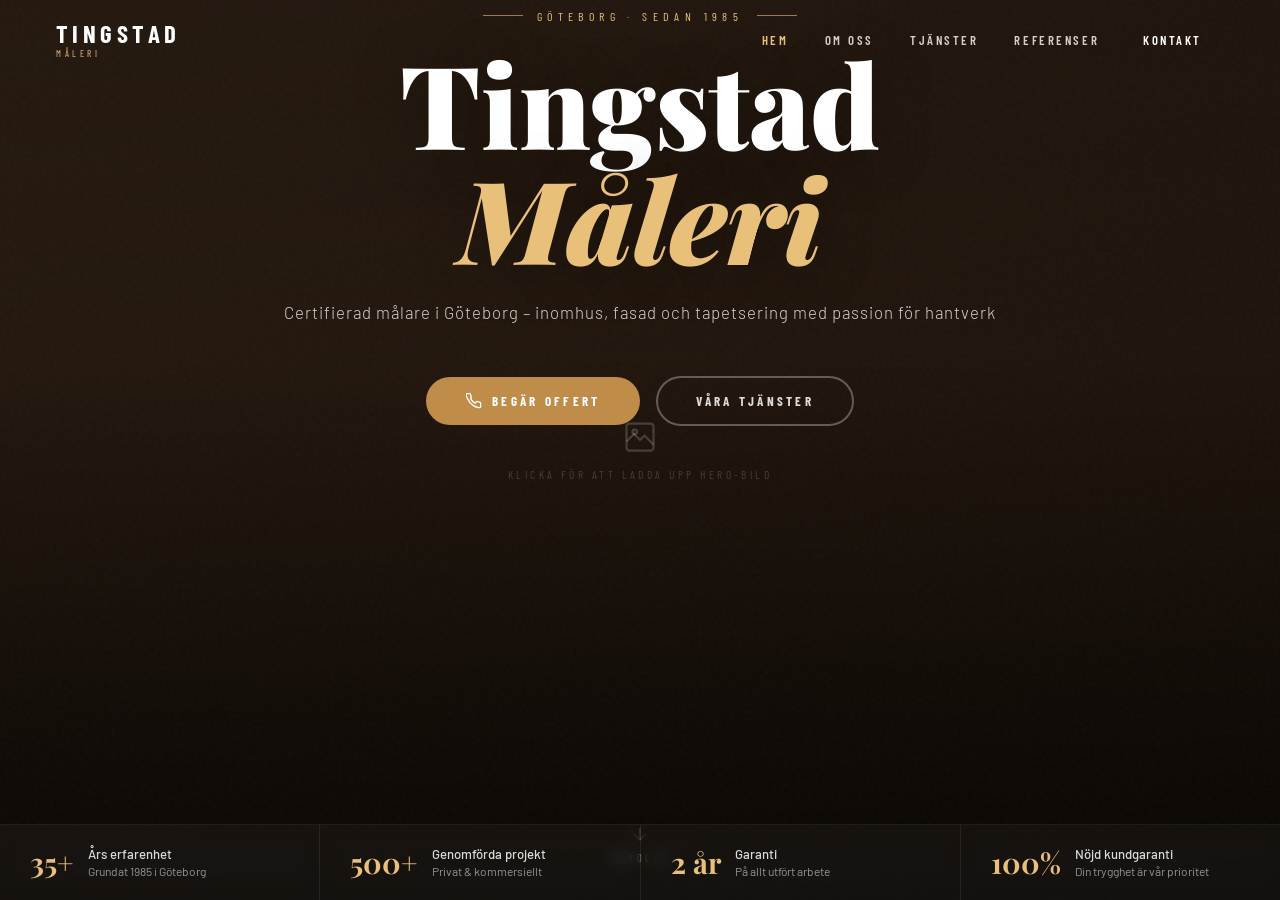
==== commit b67dbaf3: "Förbättra SEO för Tingstad Måleri - Lägg till meta description, keywords och robots-taggar - Open Gr" ====
--- a/index.html
+++ b/index.html
@@ -3,7 +3,74 @@
 <head>
   <meta charset="UTF-8" />
   <meta name="viewport" content="width=device-width, initial-scale=1.0" />
-  <title>Tingstad Måleri – Göteborg</title>
+
+  <!-- ─── PRIMARY SEO ─── -->
+  <title>Tingstad Måleri – Målare i Göteborg | Fasad, Inomhus & Tapetsering</title>
+  <meta name="description" content="Tingstad Måleri är ett certifierat måleriföretag i Göteborg med över 35 års erfarenhet. Vi erbjuder inomhusmålning, fasadmålning, tapetsering och puts till privatpersoner och företag. Begär offert idag!" />
+  <meta name="keywords" content="målare göteborg, måleriföretag göteborg, fasadmålning göteborg, inomhusmålning göteborg, tapetsering göteborg, målare hisingen, ROT-avdrag målning, bostadsrättsmålning, kommersiell målning göteborg" />
+  <meta name="author" content="Tingstad Måleri AB" />
+  <meta name="robots" content="index, follow" />
+  <link rel="canonical" href="https://peder123333.github.io/tingstad/" />
+
+  <!-- ─── OPEN GRAPH (Facebook, LinkedIn) ─── -->
+  <meta property="og:type" content="website" />
+  <meta property="og:url" content="https://peder123333.github.io/tingstad/" />
+  <meta property="og:title" content="Tingstad Måleri – Certifierad målare i Göteborg" />
+  <meta property="og:description" content="Professionellt måleriföretag i Göteborg sedan 1985. Inomhus, fasad, tapetsering och puts. Nöjd kundgaranti och ROT-avdrag." />
+  <meta property="og:locale" content="sv_SE" />
+  <meta property="og:site_name" content="Tingstad Måleri" />
+
+  <!-- ─── TWITTER CARD ─── -->
+  <meta name="twitter:card" content="summary_large_image" />
+  <meta name="twitter:title" content="Tingstad Måleri – Målare i Göteborg" />
+  <meta name="twitter:description" content="Certifierat måleriföretag i Göteborg sedan 1985. Fasad, inomhus, tapetsering. Begär offert idag!" />
+
+  <!-- ─── GEO / LOCAL SEO ─── -->
+  <meta name="geo.region" content="SE-O" />
+  <meta name="geo.placename" content="Göteborg" />
+  <meta name="geo.position" content="57.7089;11.9746" />
+  <meta name="ICBM" content="57.7089, 11.9746" />
+
+  <!-- ─── STRUCTURED DATA (JSON-LD) ─── -->
+  <script type="application/ld+json">
+  {
+    "@context": "https://schema.org",
+    "@type": "LocalBusiness",
+    "name": "Tingstad Måleri AB",
+    "description": "Professionellt måleriföretag i Göteborg sedan 1985. Vi erbjuder inomhusmålning, fasadmålning, tapetsering och puts till privatpersoner, bostadsrättsföreningar och företag.",
+    "url": "https://peder123333.github.io/tingstad/",
+    "telephone": "+46302-12539",
+    "address": {
+      "@type": "PostalAddress",
+      "streetAddress": "Aröds Industriväg 68",
+      "postalCode": "417 05",
+      "addressLocality": "Göteborg",
+      "addressCountry": "SE"
+    },
+    "geo": {
+      "@type": "GeoCoordinates",
+      "latitude": 57.7089,
+      "longitude": 11.9746
+    },
+    "openingHours": "Mo-Su 00:00-23:59",
+    "priceRange": "$$",
+    "currenciesAccepted": "SEK",
+    "paymentAccepted": "Cash, Invoice, ROT-avdrag",
+    "areaServed": ["Göteborg", "Hisingen", "Mölndal", "Kungsbacka", "Kungälv"],
+    "serviceType": ["Inomhusmålning", "Fasadmålning", "Tapetsering", "Kalkputs", "Brandskyddsmålning"],
+    "foundingDate": "1985",
+    "memberOf": {
+      "@type": "Organization",
+      "name": "Måleriföretagen"
+    },
+    "aggregateRating": {
+      "@type": "AggregateRating",
+      "ratingValue": "5",
+      "reviewCount": "3"
+    }
+  }
+  </script>
+
   <link href="https://fonts.googleapis.com/css2?family=Playfair+Display:ital,wght@0,400;0,700;0,900;1,400&family=Barlow:wght@300;400;500;600&family=Barlow+Condensed:wght@400;500;600;700&display=swap" rel="stylesheet" />
   <style>
     :root {
@@ -622,7 +689,7 @@
 <body>
 
 <!-- ─── NAVIGATION ─── -->
-<nav id="navbar">
+<nav id="navbar" role="navigation" aria-label="Huvudnavigation">
   <button class="logo-btn" onclick="goTo('hem')">
     TINGSTAD
     <span class="logo-sub">MÅLERI</span>
@@ -639,7 +706,7 @@
 <div id="app">
 
   <!-- ══════════════════════════════ PAGE: HEM ══════════════════════════════ -->
-  <div class="page active" id="page-hem">
+  <div class="page active" id="page-hem" role="main" aria-label="Startsida">
     <div class="hero-bg" id="hero-bg" onclick="document.getElementById('hero-upload').click()">
       <div class="hero-bg-img" id="hero-bg-img"></div>
       <div class="hero-overlay"></div>
@@ -658,7 +725,7 @@
     <div class="hero-content" style="padding: 0 20px;">
       <div class="hero-eyebrow">Göteborg · Sedan 1985</div>
       <h1 class="hero-title">Tingstad<br><em>Måleri</em></h1>
-      <p class="hero-sub">Professionellt måleri med passion för hantverk och detaljer</p>
+      <p class="hero-sub">Certifierad målare i Göteborg – inomhus, fasad och tapetsering med passion för hantverk</p>
       <div class="hero-actions">
         <button class="btn-primary" onclick="goTo('kontakt')">
           <svg width="16" height="16" viewBox="0 0 24 24" fill="none" stroke="currentColor" stroke-width="2"><path d="M22 16.92v3a2 2 0 01-2.18 2 19.79 19.79 0 01-8.63-3.07A19.5 19.5 0 013.07 9.81a19.79 19.79 0 01-3.07-8.67A2 2 0 012 .99h3a2 2 0 012 1.72c.127.96.361 1.903.7 2.81a2 2 0 01-.45 2.11L6.91 8.37a16 16 0 006.72 6.72l1.74-1.74a2 2 0 012.11-.45 12.84 12.84 0 002.81.7A2 2 0 0122 15.92z"/></svg>
@@ -696,7 +763,7 @@
   </div>
 
   <!-- ══════════════════════════════ PAGE: OM OSS ══════════════════════════════ -->
-  <div class="page" id="page-om">
+  <div class="page" id="page-om" aria-label="Om Tingstad Måleri">
     <div class="page-inner">
       <div class="about-grid">
         <div class="about-img-wrap reveal" onclick="document.getElementById('about-upload').click()">
@@ -721,8 +788,8 @@
         <div class="about-text reveal reveal-delay-2">
           <span class="section-label">Om företaget</span>
           <h2 class="section-title">Göteborgsmåleri<br>med stolthet och tradition</h2>
-          <p class="about-lead">Tingstad Måleri är ett modernt och erfaret måleriföretag baserat i Göteborg. Vi erbjuder professionella måleritjänster till privatpersoner, byggföretag, fastighetsförvaltare och bostadsrättsföreningar.</p>
-          <p class="about-body">Våra erfarna målare levererar hög kvalitet på alla typer av yt- och materialbehandlingar – inomhus som utomhus. Vi är medlemmar i Måleriföretagen och arbetar alltid miljömedvetet med material och metoder som håller.</p>
+          <p class="about-lead">Tingstad Måleri AB är ett modernt och erfaret måleriföretag baserat i Göteborg sedan 1985. Vi erbjuder professionella måleritjänster till privatpersoner, byggföretag, fastighetsförvaltare och bostadsrättsföreningar i hela Göteborgsregionen.</p>
+          <p class="about-body">Våra certifierade målare i Göteborg levererar hög kvalitet på alla typer av yt- och materialbehandlingar – inomhus som utomhus. Vi är medlemmar i Måleriföretagen, FR2000-certifierade och arbetar alltid miljömedvetet. Vi erbjuder även ROT-avdrag på arbeten i privatbostäder.</p>
           <div class="stats-row">
             <div class="stat-item">
               <div class="stat-num">35+</div>
@@ -812,37 +879,37 @@
   </div>
 
   <!-- ══════════════════════════════ PAGE: TJÄNSTER ══════════════════════════════ -->
-  <div class="page" id="page-tjanster">
+  <div class="page" id="page-tjanster" aria-label="Tjänster – målare Göteborg">
     <div class="services-hero">
-      <span class="section-label">Vad vi gör</span>
-      <h2 class="section-title" style="color:var(--white);">Våra tjänster</h2>
-      <p class="section-sub center" style="color:rgba(255,255,255,0.5);">Vi målar såväl utom- som inomhus, på olika material och ytor som väv, trä, plåt, puts, kalk och betong.</p>
+      <span class="section-label">Målare Göteborg</span>
+      <h2 class="section-title" style="color:var(--white);">Våra måleritjänster i Göteborg</h2>
+      <p class="section-sub center" style="color:rgba(255,255,255,0.5);">Vi målar såväl utom- som inomhus i Göteborg, på olika material och ytor som väv, trä, plåt, puts, kalk och betong. Certifierade målare med 35+ års erfarenhet.</p>
     </div>
 
     <div class="services-grid">
       <div class="service-card reveal">
         <span class="service-num">01</span>
         <div class="service-icon">🏠</div>
-        <div class="service-name">Inomhusmålning</div>
-        <p class="service-desc">Professionell målning av väggar, tak, snickerier och golv. Vi hanterar alla typer av material och ytskikt med noggrannhet.</p>
+        <div class="service-name">Inomhusmålning Göteborg</div>
+        <p class="service-desc">Professionell inomhusmålning av väggar, tak, snickerier och golv i Göteborg. Vi hanterar alla typer av material och ytskikt med noggrannhet och hög kvalitet.</p>
       </div>
       <div class="service-card reveal reveal-delay-1">
         <span class="service-num">02</span>
         <div class="service-icon">🏗️</div>
-        <div class="service-name">Utomhusmålning</div>
-        <p class="service-desc">Fasader, trä, plåt och betong behandlas med rätt metod och material för långvarig hållbarhet i alla väder.</p>
+        <div class="service-name">Fasadmålning Göteborg</div>
+        <p class="service-desc">Fasadmålning i Göteborg – trä, plåt och betong behandlas med rätt metod och material för långvarig hållbarhet i alla väder.</p>
       </div>
       <div class="service-card reveal reveal-delay-2">
         <span class="service-num">03</span>
         <div class="service-icon">🏢</div>
-        <div class="service-name">Kommersiella lokaler</div>
-        <p class="service-desc">Vi tar oss an kontor, butiker, hotell och industrilokaler med minimal störning för din pågående verksamhet.</p>
+        <div class="service-name">Kommersiell målning</div>
+        <p class="service-desc">Målning av kontor, butiker, hotell och industrilokaler i Göteborg med minimal störning för din pågående verksamhet.</p>
       </div>
       <div class="service-card reveal reveal-delay-3">
         <span class="service-num">04</span>
         <div class="service-icon">✨</div>
         <div class="service-name">Tapetsering & puts</div>
-        <p class="service-desc">Tapetsering, kalkputs och dekorativa ytbehandlingar som ger dina rum en unik och tidlös karaktär.</p>
+        <p class="service-desc">Tapetsering, kalkputs och dekorativa ytbehandlingar i Göteborg som ger dina rum en unik och tidlös karaktär.</p>
       </div>
     </div>
 
@@ -914,12 +981,12 @@
   </div>
 
   <!-- ══════════════════════════════ PAGE: REFERENSER ══════════════════════════════ -->
-  <div class="page" id="page-referenser">
+  <div class="page" id="page-referenser" aria-label="Referensprojekt – målare Göteborg">
     <div class="page-inner">
       <div class="references-head reveal">
-        <span class="section-label">Vårt arbete</span>
-        <h2 class="section-title center">Utvalda projekt</h2>
-        <p class="section-sub center">Vi är stolta över varje uppdrag vi utfört – från privata hem till stora kommersiella fastigheter.</p>
+        <span class="section-label">Målare Göteborg – vårt arbete</span>
+        <h2 class="section-title center">Referensprojekt i Göteborg</h2>
+        <p class="section-sub center">Vi är stolta över varje uppdrag vi utfört – från privata hem i Hovås och Askim till stora kommersiella fastigheter i centrala Göteborg.</p>
       </div>
       <div class="references-grid">
         <div class="ref-card reveal">
@@ -928,7 +995,7 @@
               <svg viewBox="0 0 24 24" fill="none" stroke="currentColor" stroke-width="1.5"><rect x="3" y="3" width="18" height="18" rx="2"/><path d="M3 15l5-5 4 4 3-3 6 6"/><circle cx="8.5" cy="8.5" r="1.5"/></svg>
               <span>Ladda upp bild</span>
             </div>
-            <img id="ref-img-0" src="" alt="" />
+            <img id="ref-img-0" src="" alt="Inomhusmålning Hisingen Bostäder – Tingstad Måleri Göteborg" />
             <input type="file" id="ref-upload-0" accept="image/*" style="display:none;" onchange="setRefImg(0)" />
           </div>
           <div class="ref-overlay">
@@ -944,7 +1011,7 @@
               <svg viewBox="0 0 24 24" fill="none" stroke="currentColor" stroke-width="1.5"><rect x="3" y="3" width="18" height="18" rx="2"/><path d="M3 15l5-5 4 4 3-3 6 6"/><circle cx="8.5" cy="8.5" r="1.5"/></svg>
               <span>Ladda upp bild</span>
             </div>
-            <img id="ref-img-1" src="" alt="" />
+            <img id="ref-img-1" src="" alt="Fasadmålning kontorsfastighet Lindholmen Göteborg – Tingstad Måleri" />
             <input type="file" id="ref-upload-1" accept="image/*" style="display:none;" onchange="setRefImg(1)" />
           </div>
           <div class="ref-overlay">
@@ -960,7 +1027,7 @@
               <svg viewBox="0 0 24 24" fill="none" stroke="currentColor" stroke-width="1.5"><rect x="3" y="3" width="18" height="18" rx="2"/><path d="M3 15l5-5 4 4 3-3 6 6"/><circle cx="8.5" cy="8.5" r="1.5"/></svg>
               <span>Ladda upp bild</span>
             </div>
-            <img id="ref-img-2" src="" alt="" />
+            <img id="ref-img-2" src="" alt="Inredningsmålning boutiquehotell Göteborg centrum – Tingstad Måleri" />
             <input type="file" id="ref-upload-2" accept="image/*" style="display:none;" onchange="setRefImg(2)" />
           </div>
           <div class="ref-overlay">
@@ -976,7 +1043,7 @@
               <svg viewBox="0 0 24 24" fill="none" stroke="currentColor" stroke-width="1.5"><rect x="3" y="3" width="18" height="18" rx="2"/><path d="M3 15l5-5 4 4 3-3 6 6"/><circle cx="8.5" cy="8.5" r="1.5"/></svg>
               <span>Ladda upp bild</span>
             </div>
-            <img id="ref-img-3" src="" alt="" />
+            <img id="ref-img-3" src="" alt="Villmålning Hovås och Askim Göteborg – Tingstad Måleri" />
             <input type="file" id="ref-upload-3" accept="image/*" style="display:none;" onchange="setRefImg(3)" />
           </div>
           <div class="ref-overlay">
@@ -992,7 +1059,7 @@
               <svg viewBox="0 0 24 24" fill="none" stroke="currentColor" stroke-width="1.5"><rect x="3" y="3" width="18" height="18" rx="2"/><path d="M3 15l5-5 4 4 3-3 6 6"/><circle cx="8.5" cy="8.5" r="1.5"/></svg>
               <span>Ladda upp bild</span>
             </div>
-            <img id="ref-img-4" src="" alt="" />
+            <img id="ref-img-4" src="" alt="Brandskyddsmålning industrilokal Mölndal – Tingstad Måleri Göteborg" />
             <input type="file" id="ref-upload-4" accept="image/*" style="display:none;" onchange="setRefImg(4)" />
           </div>
           <div class="ref-overlay">
@@ -1008,7 +1075,7 @@
               <svg viewBox="0 0 24 24" fill="none" stroke="currentColor" stroke-width="1.5"><rect x="3" y="3" width="18" height="18" rx="2"/><path d="M3 15l5-5 4 4 3-3 6 6"/><circle cx="8.5" cy="8.5" r="1.5"/></svg>
               <span>Ladda upp bild</span>
             </div>
-            <img id="ref-img-5" src="" alt="" />
+            <img id="ref-img-5" src="" alt="Trapphusrenovering och fasadmålning BRF Majorna Göteborg – Tingstad Måleri" />
             <input type="file" id="ref-upload-5" accept="image/*" style="display:none;" onchange="setRefImg(5)" />
           </div>
           <div class="ref-overlay">
@@ -1081,10 +1148,10 @@
   </div>
 
   <!-- ══════════════════════════════ PAGE: KONTAKT ══════════════════════════════ -->
-  <div class="page" id="page-kontakt">
+  <div class="page" id="page-kontakt" aria-label="Kontakta Tingstad Måleri Göteborg">
     <div class="page-inner">
-      <span class="section-label">Hör av dig</span>
-      <h2 class="section-title">Kontakta oss</h2>
+      <span class="section-label">Målare Göteborg – offert</span>
+      <h2 class="section-title">Kontakta Tingstad Måleri i Göteborg</h2>
 
       <div class="contact-split">
         <div class="reveal">
